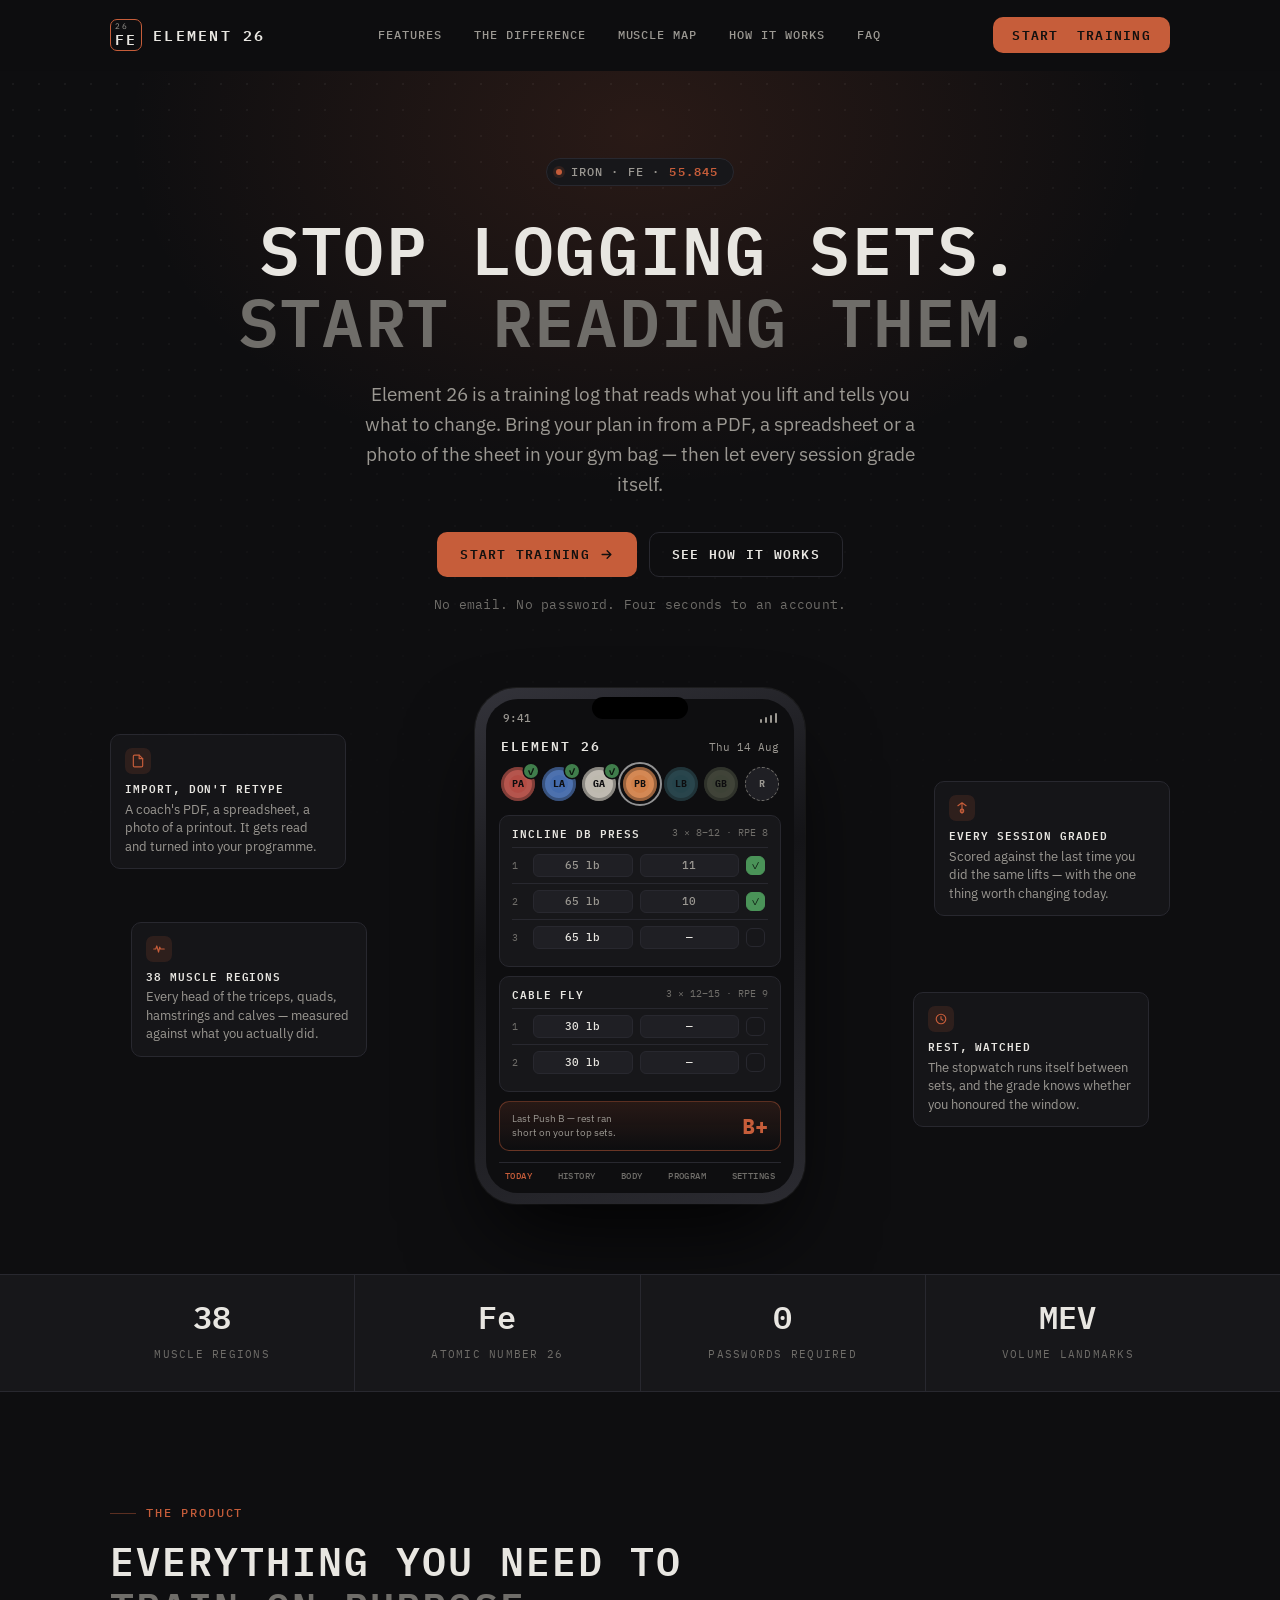
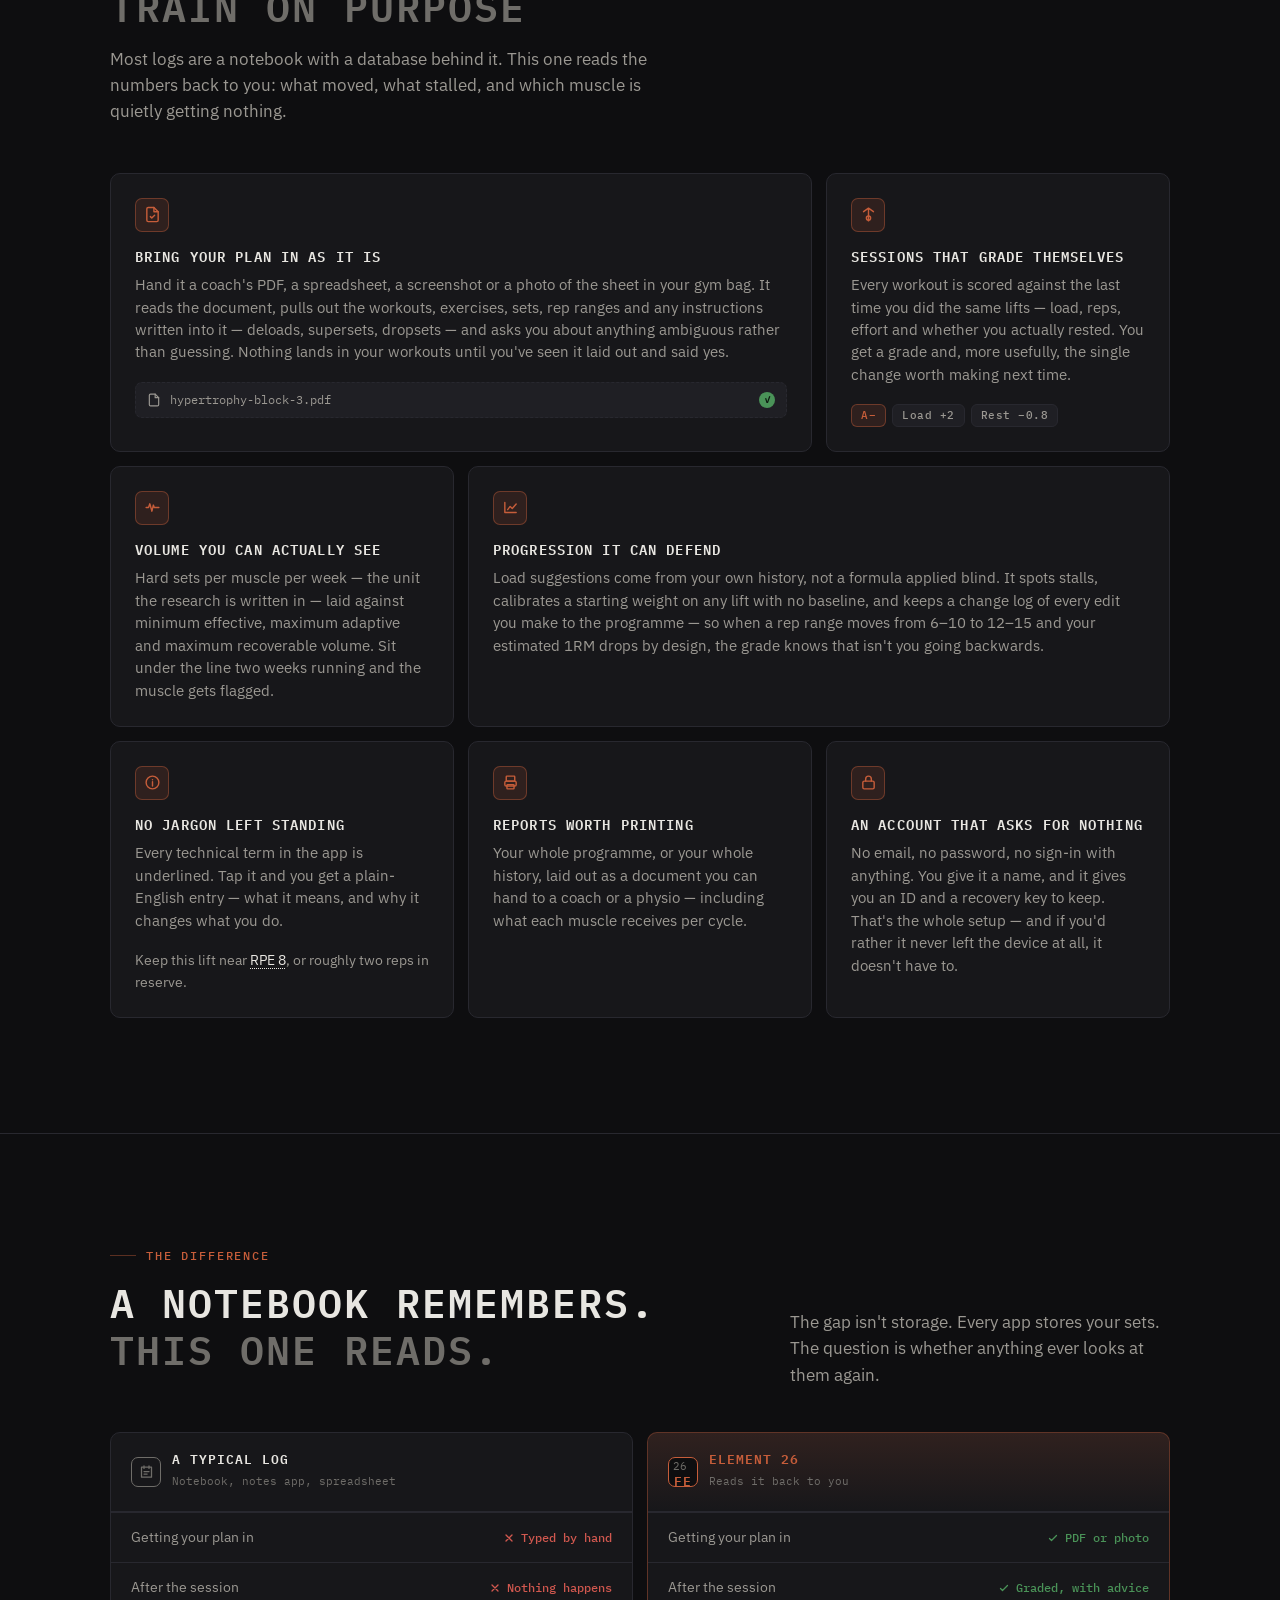
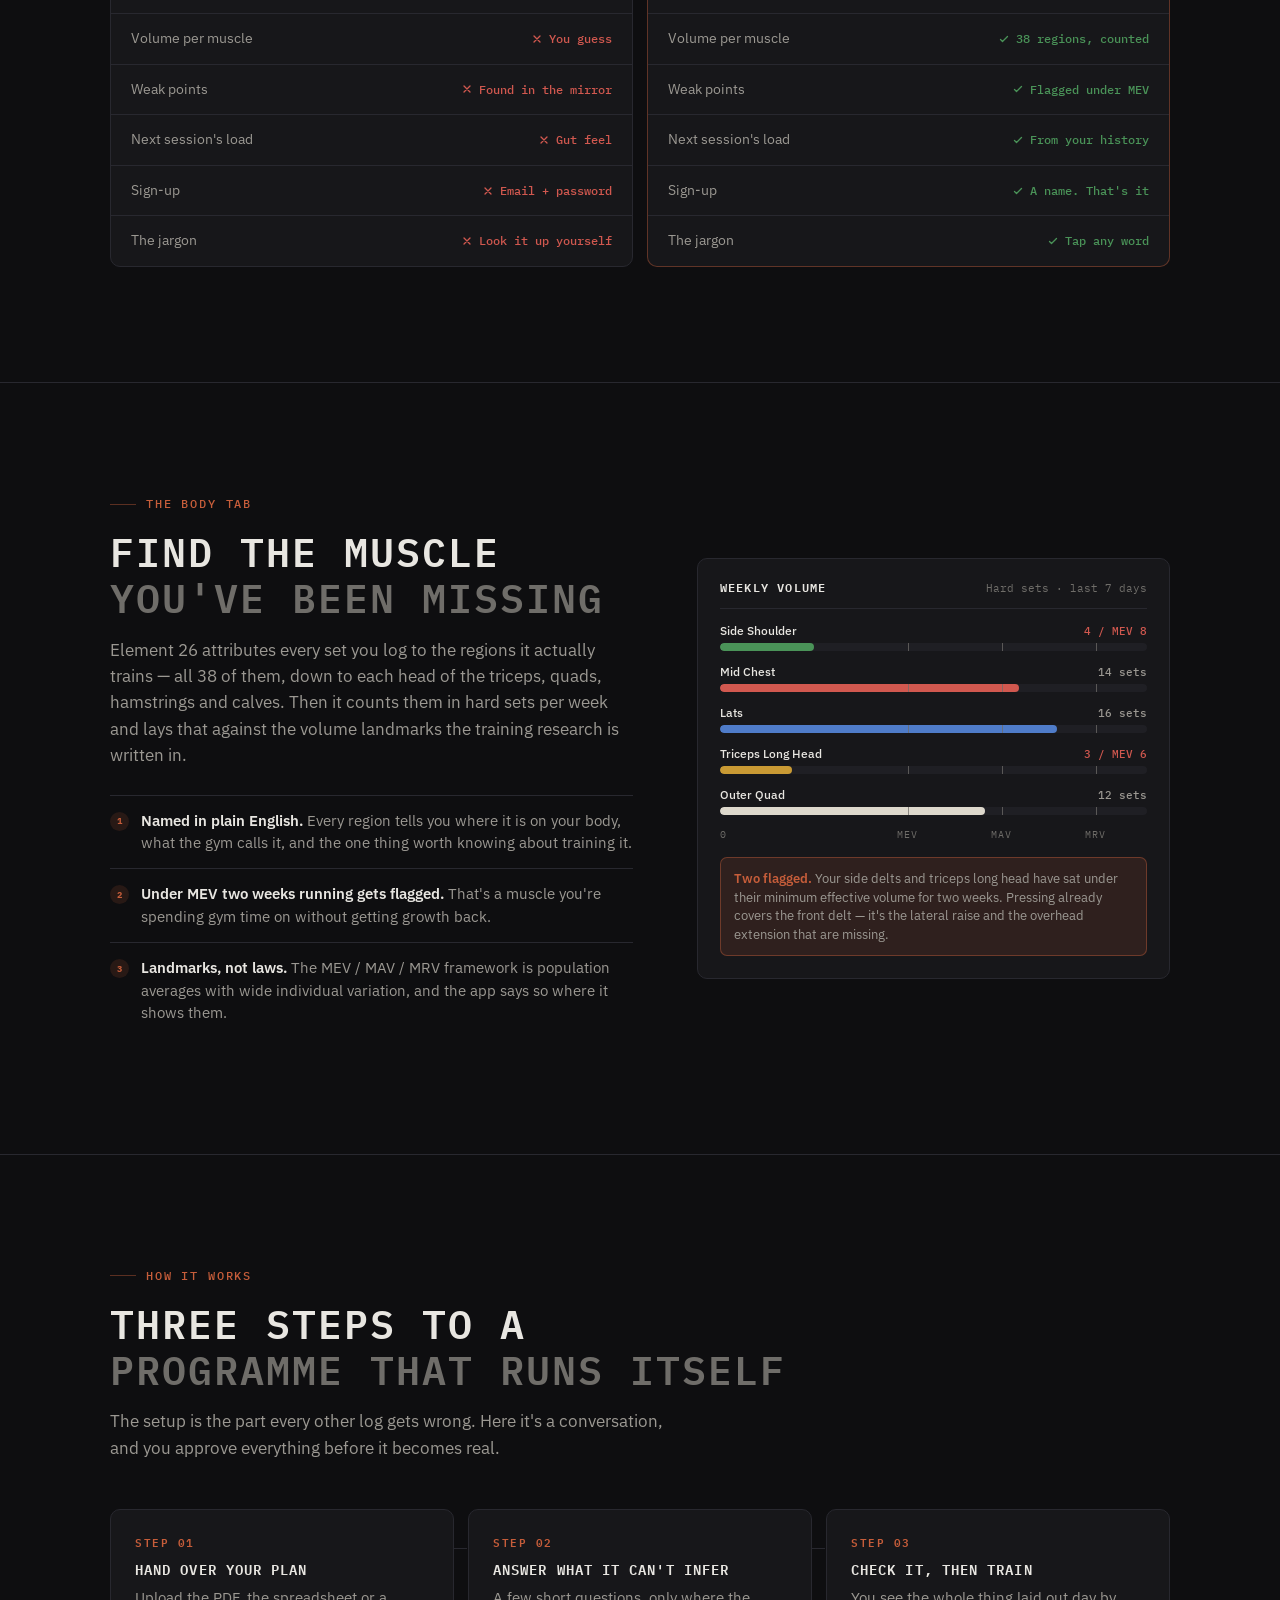
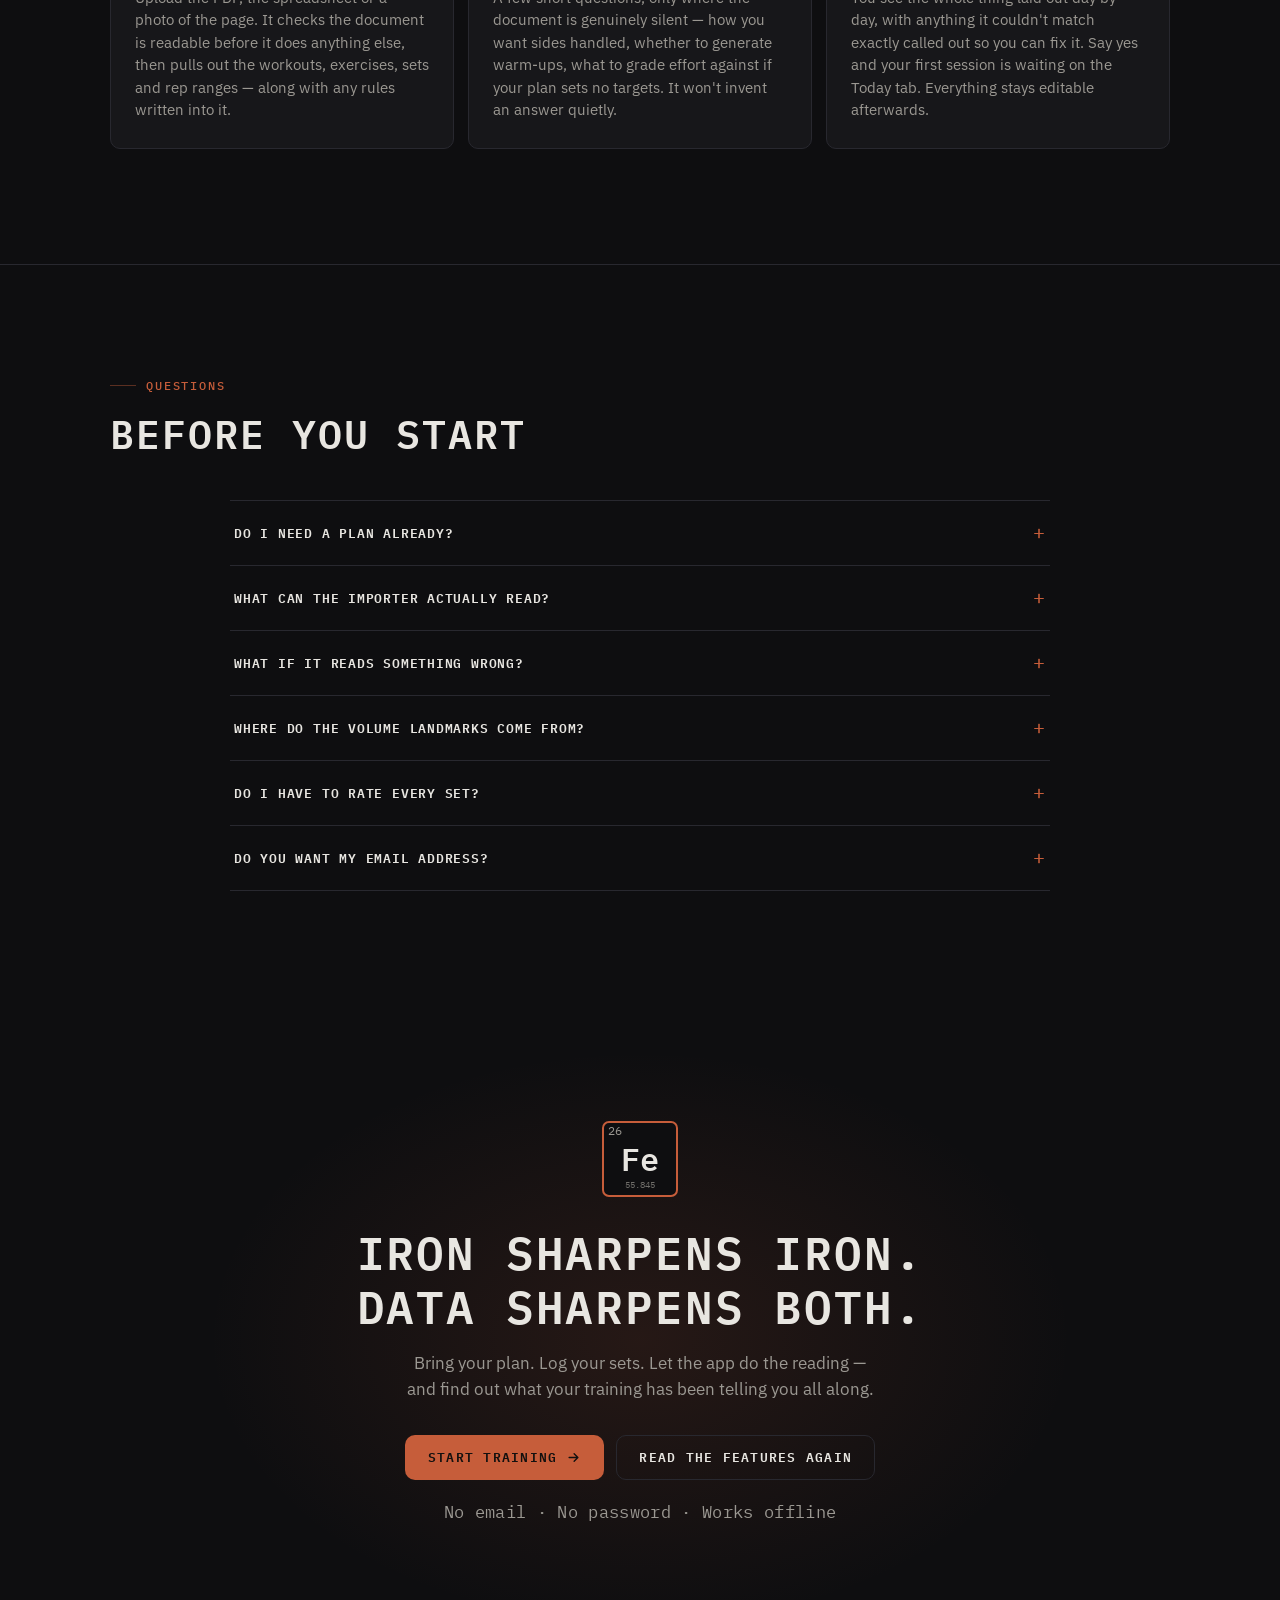
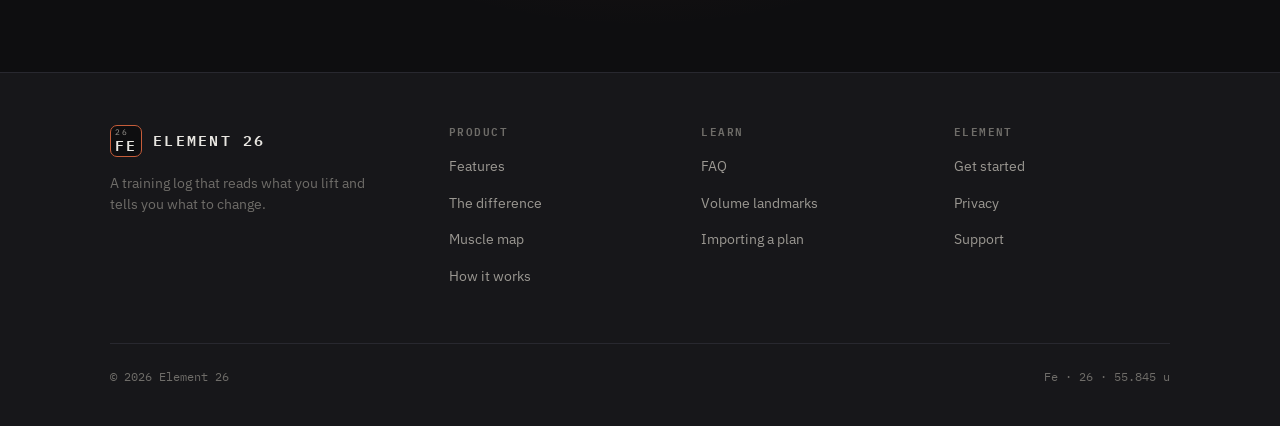
==== index.html @ 4458a9b7 "Add Element 26 promotional site A static one-page marketing site, themed to the app rather than to t" ====
<!DOCTYPE html>
<html lang="en">
<head>
<meta charset="UTF-8">
<meta name="viewport" content="width=device-width, initial-scale=1">
<meta name="theme-color" content="#0e0e10">
<title>Element 26 — The training log that reads what you lift</title>
<meta name="description" content="Element 26 is a training log that reads what you lift and tells you what to change. Import your coach's plan from a PDF or a photo, get every session graded, and see the volume each of 38 muscle regions actually receives.">

<meta property="og:type" content="website">
<meta property="og:title" content="Element 26 — The training log that reads what you lift">
<meta property="og:description" content="Import your plan from a PDF or a photo. Every session graded. Volume tracked across 38 muscle regions against real landmarks.">

<link rel="icon" href="data:image/svg+xml,%3Csvg xmlns='http://www.w3.org/2000/svg' viewBox='0 0 100 100'%3E%3Crect width='100' height='100' rx='12' fill='%230e0e10'/%3E%3Crect x='9' y='9' width='82' height='82' rx='7' fill='none' stroke='%23c65d3a' stroke-width='4'/%3E%3Ctext x='20' y='34' font-family='monospace' font-size='17' fill='%23e8e6e1'%3E26%3C/text%3E%3Ctext x='50' y='72' font-family='monospace' font-size='40' font-weight='bold' fill='%23e8e6e1' text-anchor='middle'%3EFe%3C/text%3E%3C/svg%3E">

<link rel="preconnect" href="https://fonts.googleapis.com">
<link rel="preconnect" href="https://fonts.gstatic.com" crossorigin>
<link href="https://fonts.googleapis.com/css2?family=IBM+Plex+Mono:wght@400;500;600;700&family=IBM+Plex+Sans:wght@400;500;600&display=swap" rel="stylesheet">
<link rel="stylesheet" href="assets/styles.css">
</head>
<body>

<!-- ============================ HEADER ============================ -->
<header id="hdr">
  <div class="wrap hd">
    <a class="brand" href="#top" aria-label="Element 26, home">
      <span class="tile" aria-hidden="true"><i>26</i><b>Fe</b></span>
      <span>Element&nbsp;26</span>
    </a>

    <nav class="nav" id="nav" aria-label="Main">
      <a href="#features">Features</a>
      <a href="#difference">The difference</a>
      <a href="#body">Muscle map</a>
      <a href="#how">How it works</a>
      <a href="#faq">FAQ</a>
    </nav>

    <div class="hd-cta">
      <button class="burger" id="burger" aria-label="Menu" aria-expanded="false" aria-controls="nav">
        <svg viewBox="0 0 24 24" fill="none" stroke="currentColor" stroke-width="2" stroke-linecap="round"><path d="M4 7h16M4 12h16M4 17h16"/></svg>
      </button>
      <a class="btn" href="#get">Start<span class="wide-only">&nbsp;training</span></a>
    </div>
  </div>
</header>

<main id="top">

<!-- ============================ HERO ============================ -->
<section class="hero">
  <div class="wrap">
    <div class="hero-in">
      <span class="eyebrow"><span class="dot"></span> Iron &middot; Fe &middot; <b>55.845</b></span>

      <h1>Stop logging sets.<br><span class="sub">Start reading them.</span></h1>

      <p class="lede">
        Element 26 is a training log that reads what you lift and tells you what to
        change. Bring your plan in from a PDF, a spreadsheet or a photo of the sheet
        in your gym bag — then let every session grade itself.
      </p>

      <div class="hero-btns">
        <a class="btn" href="#get">
          Start training
          <svg viewBox="0 0 24 24" fill="none" stroke="currentColor" stroke-width="2.2" stroke-linecap="round" stroke-linejoin="round"><path d="M5 12h13M13 6l6 6-6 6"/></svg>
        </a>
        <a class="btn ghost" href="#how">See how it works</a>
      </div>

      <p class="hero-note">No email. No password. Four seconds to an account.</p>
    </div>

    <!-- ---------------- the phone ---------------- -->
    <div class="stage">
      <div class="floats">
        <div class="float f1">
          <span class="fic" aria-hidden="true"><svg viewBox="0 0 24 24" fill="none" stroke="currentColor" stroke-width="2" stroke-linecap="round" stroke-linejoin="round"><path d="M14 2H6a2 2 0 0 0-2 2v16a2 2 0 0 0 2 2h12a2 2 0 0 0 2-2V8z"/><path d="M14 2v6h6"/></svg></span>
          <b>Import, don't retype</b>
          <p>A coach's PDF, a spreadsheet, a photo of a printout. It gets read and turned into your programme.</p>
        </div>
        <div class="float f2">
          <span class="fic" aria-hidden="true"><svg viewBox="0 0 24 24" fill="none" stroke="currentColor" stroke-width="2" stroke-linecap="round" stroke-linejoin="round"><path d="M3 12h3.4l1.8-5.2 3 10.4 2-8.6 1.3 3.4H21"/></svg></span>
          <b>38 muscle regions</b>
          <p>Every head of the triceps, quads, hamstrings and calves — measured against what you actually did.</p>
        </div>
        <div class="float f3">
          <span class="fic" aria-hidden="true"><svg viewBox="0 0 24 24" fill="none" stroke="currentColor" stroke-width="2" stroke-linecap="round" stroke-linejoin="round"><path d="M12 3v18M5 8l7-5 7 5"/><circle cx="12" cy="17" r="3"/></svg></span>
          <b>Every session graded</b>
          <p>Scored against the last time you did the same lifts — with the one thing worth changing today.</p>
        </div>
        <div class="float f4">
          <span class="fic" aria-hidden="true"><svg viewBox="0 0 24 24" fill="none" stroke="currentColor" stroke-width="2" stroke-linecap="round" stroke-linejoin="round"><circle cx="12" cy="12" r="8.2"/><path d="M12 8v4l3.3 2.2"/></svg></span>
          <b>Rest, watched</b>
          <p>The stopwatch runs itself between sets, and the grade knows whether you honoured the window.</p>
        </div>
      </div>

      <div class="phone">
        <span class="notch" aria-hidden="true"></span>
        <div class="screen">
          <div class="statusbar">
            <span>9:41</span>
            <span class="bars" aria-hidden="true">
              <i style="height:4px"></i><i style="height:6px"></i><i style="height:8px"></i><i style="height:10px"></i>
            </span>
          </div>

          <div class="ph-hdr">
            <h4>Element 26</h4>
            <span class="date">Thu 14 Aug</span>
          </div>

          <!-- six-day PPL A/B rotation -->
          <div class="plates" aria-hidden="true">
            <span class="plate done" style="background:var(--chest)">PA<span class="pcheck">✓</span></span>
            <span class="plate done" style="background:var(--back)">LA<span class="pcheck">✓</span></span>
            <span class="plate done" style="background:var(--legs)">GA<span class="pcheck">✓</span></span>
            <span class="plate cur"  style="background:#d18049">PB</span>
            <span class="plate"      style="background:#54aabd">LB</span>
            <span class="plate"      style="background:#9aa681">GB</span>
            <span class="plate rest">R</span>
          </div>

          <div class="ph-card">
            <div class="ph-card-h"><b>Incline DB Press</b><i>3 × 8–12 · RPE 8</i></div>
            <div class="set on"><span class="n">1</span><span class="v">65 lb</span><span class="v">11</span><span class="chk">✓</span></div>
            <div class="set on"><span class="n">2</span><span class="v">65 lb</span><span class="v">10</span><span class="chk">✓</span></div>
            <div class="set"><span class="n">3</span><span class="v">65 lb</span><span class="v">—</span><span class="chk">✓</span></div>
          </div>

          <div class="ph-card">
            <div class="ph-card-h"><b>Cable Fly</b><i>3 × 12–15 · RPE 9</i></div>
            <div class="set"><span class="n">1</span><span class="v">30 lb</span><span class="v">—</span><span class="chk">✓</span></div>
            <div class="set"><span class="n">2</span><span class="v">30 lb</span><span class="v">—</span><span class="chk">✓</span></div>
          </div>

          <div class="ph-grade">
            <span>Last Push B — rest ran short on your top sets.</span>
            <b>B+</b>
          </div>

          <div class="ph-nav" aria-hidden="true">
            <i class="on">Today</i><i>History</i><i>Body</i><i>Program</i><i>Settings</i>
          </div>
        </div>
      </div>
    </div>
  </div>
</section>

<!-- ============================ SPEC STRIP ============================ -->
<!-- The template ran a wall of client logos here. Element 26 has no logos to
     borrow, so the strip states the specification instead. -->
<div class="specs">
  <div class="wrap">
    <div class="spec"><b>38</b><span>Muscle regions</span></div>
    <div class="spec"><b>Fe</b><span>Atomic number 26</span></div>
    <div class="spec"><b>0</b><span>Passwords required</span></div>
    <div class="spec"><b>MEV</b><span>Volume landmarks</span></div>
  </div>
</div>

<!-- ============================ FEATURES ============================ -->
<section id="features">
  <div class="wrap">
    <span class="kick rv">The product</span>
    <h2 class="sec-h rv">Everything you need to<br><em>train on purpose</em></h2>
    <p class="sec-p rv">
      Most logs are a notebook with a database behind it. This one reads the numbers
      back to you: what moved, what stalled, and which muscle is quietly getting
      nothing.
    </p>

    <div class="bento">
      <div class="cell wide rv">
        <span class="cic" aria-hidden="true"><svg viewBox="0 0 24 24" fill="none" stroke="currentColor" stroke-width="2" stroke-linecap="round" stroke-linejoin="round"><path d="M14 2H6a2 2 0 0 0-2 2v16a2 2 0 0 0 2 2h12a2 2 0 0 0 2-2V8z"/><path d="M14 2v6h6M9 15l2 2 4-4"/></svg></span>
        <h3>Bring your plan in as it is</h3>
        <p>
          Hand it a coach's PDF, a spreadsheet, a screenshot or a photo of the sheet in
          your gym bag. It reads the document, pulls out the workouts, exercises, sets,
          rep ranges and any instructions written into it — deloads, supersets, dropsets
          — and asks you about anything ambiguous rather than guessing. Nothing lands in
          your workouts until you've seen it laid out and said yes.
        </p>
        <div class="demo">
          <div class="filerow">
            <svg viewBox="0 0 24 24" width="14" height="14" fill="none" stroke="currentColor" stroke-width="2" stroke-linecap="round" stroke-linejoin="round" aria-hidden="true"><path d="M14 2H6a2 2 0 0 0-2 2v16a2 2 0 0 0 2 2h12a2 2 0 0 0 2-2V8z"/><path d="M14 2v6h6"/></svg>
            <span>hypertrophy-block-3.pdf</span>
            <span class="tick" aria-hidden="true">✓</span>
          </div>
        </div>
      </div>

      <div class="cell rv">
        <span class="cic" aria-hidden="true"><svg viewBox="0 0 24 24" fill="none" stroke="currentColor" stroke-width="2" stroke-linecap="round" stroke-linejoin="round"><path d="M12 3v18M5 8l7-5 7 5"/><circle cx="12" cy="17" r="3"/></svg></span>
        <h3>Sessions that grade themselves</h3>
        <p>
          Every workout is scored against the last time you did the same lifts — load,
          reps, effort and whether you actually rested. You get a grade and, more
          usefully, the single change worth making next time.
        </p>
        <div class="demo chips">
          <span class="chip on">A−</span><span class="chip">Load +2</span><span class="chip">Rest −0.8</span>
        </div>
      </div>

      <div class="cell rv">
        <span class="cic" aria-hidden="true"><svg viewBox="0 0 24 24" fill="none" stroke="currentColor" stroke-width="2" stroke-linecap="round" stroke-linejoin="round"><path d="M3 12h3.4l1.8-5.2 3 10.4 2-8.6 1.3 3.4H21"/></svg></span>
        <h3>Volume you can actually see</h3>
        <p>
          Hard sets per muscle per week — the unit the research is written in — laid
          against minimum effective, maximum adaptive and maximum recoverable volume.
          Sit under the line two weeks running and the muscle gets flagged.
        </p>
      </div>

      <div class="cell wide rv">
        <span class="cic" aria-hidden="true"><svg viewBox="0 0 24 24" fill="none" stroke="currentColor" stroke-width="2" stroke-linecap="round" stroke-linejoin="round"><path d="M4 19V5M4 19h16M8 15l3.5-4.5 3 3L20 7"/></svg></span>
        <h3>Progression it can defend</h3>
        <p>
          Load suggestions come from your own history, not a formula applied blind. It
          spots stalls, calibrates a starting weight on any lift with no baseline, and
          keeps a change log of every edit you make to the programme — so when a rep
          range moves from 6–10 to 12–15 and your estimated 1RM drops by design, the
          grade knows that isn't you going backwards.
        </p>
      </div>

      <div class="cell rv">
        <span class="cic" aria-hidden="true"><svg viewBox="0 0 24 24" fill="none" stroke="currentColor" stroke-width="2" stroke-linecap="round" stroke-linejoin="round"><path d="M12 17v-6M12 8h.01"/><circle cx="12" cy="12" r="9"/></svg></span>
        <h3>No jargon left standing</h3>
        <p>
          Every technical term in the app is underlined. Tap it and you get a
          plain-English entry — what it means, and why it changes what you do.
        </p>
        <div class="demo termdemo">
          Keep this lift near <span class="term" title="RPE — how hard a set felt, on a scale where 10 means you could not have done another rep.">RPE&nbsp;8</span>, or roughly two reps in reserve.
        </div>
      </div>

      <div class="cell rv">
        <span class="cic" aria-hidden="true"><svg viewBox="0 0 24 24" fill="none" stroke="currentColor" stroke-width="2" stroke-linecap="round" stroke-linejoin="round"><rect x="6" y="3" width="12" height="7" rx="1"/><rect x="4" y="10" width="16" height="7" rx="2"/><rect x="7" y="15" width="10" height="6" rx="1"/></svg></span>
        <h3>Reports worth printing</h3>
        <p>
          Your whole programme, or your whole history, laid out as a document you can
          hand to a coach or a physio — including what each muscle receives per cycle.
        </p>
      </div>

      <div class="cell rv">
        <span class="cic" aria-hidden="true"><svg viewBox="0 0 24 24" fill="none" stroke="currentColor" stroke-width="2" stroke-linecap="round" stroke-linejoin="round"><rect x="4" y="10" width="16" height="11" rx="2"/><path d="M8 10V7a4 4 0 0 1 8 0v3"/></svg></span>
        <h3>An account that asks for nothing</h3>
        <p>
          No email, no password, no sign-in with anything. You give it a name, and it
          gives you an ID and a recovery key to keep. That's the whole setup — and if
          you'd rather it never left the device at all, it doesn't have to.
        </p>
      </div>
    </div>
  </div>
</section>

<hr class="rule">

<!-- ============================ THE DIFFERENCE ============================ -->
<section id="difference">
  <div class="wrap">
    <div class="cmp-head">
      <div>
        <span class="kick rv">The difference</span>
        <h2 class="sec-h rv">A notebook remembers.<br><em>This one reads.</em></h2>
      </div>
      <p class="sec-p rv" style="max-width:38ch">
        The gap isn't storage. Every app stores your sets. The question is whether
        anything ever looks at them again.
      </p>
    </div>

    <div class="cmp">
      <div class="col rv">
        <div class="col-h">
          <span class="ico" aria-hidden="true"><svg viewBox="0 0 24 24" fill="none" stroke="currentColor" stroke-width="2" stroke-linecap="round" stroke-linejoin="round"><path d="M4 5h16v16H4zM8 3v4M16 3v4M8 12h8M8 16h5"/></svg></span>
          <span><b>A typical log</b><i>Notebook, notes app, spreadsheet</i></span>
        </div>
        <div class="row"><span class="lbl">Getting your plan in</span><span class="val no"><svg viewBox="0 0 24 24" fill="none" stroke="currentColor" stroke-width="2.6" stroke-linecap="round"><path d="M6 6l12 12M18 6L6 18"/></svg>Typed by hand</span></div>
        <div class="row"><span class="lbl">After the session</span><span class="val no"><svg viewBox="0 0 24 24" fill="none" stroke="currentColor" stroke-width="2.6" stroke-linecap="round"><path d="M6 6l12 12M18 6L6 18"/></svg>Nothing happens</span></div>
        <div class="row"><span class="lbl">Volume per muscle</span><span class="val no"><svg viewBox="0 0 24 24" fill="none" stroke="currentColor" stroke-width="2.6" stroke-linecap="round"><path d="M6 6l12 12M18 6L6 18"/></svg>You guess</span></div>
        <div class="row"><span class="lbl">Weak points</span><span class="val no"><svg viewBox="0 0 24 24" fill="none" stroke="currentColor" stroke-width="2.6" stroke-linecap="round"><path d="M6 6l12 12M18 6L6 18"/></svg>Found in the mirror</span></div>
        <div class="row"><span class="lbl">Next session's load</span><span class="val no"><svg viewBox="0 0 24 24" fill="none" stroke="currentColor" stroke-width="2.6" stroke-linecap="round"><path d="M6 6l12 12M18 6L6 18"/></svg>Gut feel</span></div>
        <div class="row"><span class="lbl">Sign-up</span><span class="val no"><svg viewBox="0 0 24 24" fill="none" stroke="currentColor" stroke-width="2.6" stroke-linecap="round"><path d="M6 6l12 12M18 6L6 18"/></svg>Email + password</span></div>
        <div class="row"><span class="lbl">The jargon</span><span class="val no"><svg viewBox="0 0 24 24" fill="none" stroke="currentColor" stroke-width="2.6" stroke-linecap="round"><path d="M6 6l12 12M18 6L6 18"/></svg>Look it up yourself</span></div>
      </div>

      <div class="col mine rv">
        <div class="col-h">
          <span class="tile" aria-hidden="true"><i>26</i><b>Fe</b></span>
          <span><b>Element 26</b><i>Reads it back to you</i></span>
        </div>
        <div class="row"><span class="lbl">Getting your plan in</span><span class="val yes"><svg viewBox="0 0 24 24" fill="none" stroke="currentColor" stroke-width="2.6" stroke-linecap="round" stroke-linejoin="round"><path d="M5 13l4 4L19 7"/></svg>PDF or photo</span></div>
        <div class="row"><span class="lbl">After the session</span><span class="val yes"><svg viewBox="0 0 24 24" fill="none" stroke="currentColor" stroke-width="2.6" stroke-linecap="round" stroke-linejoin="round"><path d="M5 13l4 4L19 7"/></svg>Graded, with advice</span></div>
        <div class="row"><span class="lbl">Volume per muscle</span><span class="val yes"><svg viewBox="0 0 24 24" fill="none" stroke="currentColor" stroke-width="2.6" stroke-linecap="round" stroke-linejoin="round"><path d="M5 13l4 4L19 7"/></svg>38 regions, counted</span></div>
        <div class="row"><span class="lbl">Weak points</span><span class="val yes"><svg viewBox="0 0 24 24" fill="none" stroke="currentColor" stroke-width="2.6" stroke-linecap="round" stroke-linejoin="round"><path d="M5 13l4 4L19 7"/></svg>Flagged under MEV</span></div>
        <div class="row"><span class="lbl">Next session's load</span><span class="val yes"><svg viewBox="0 0 24 24" fill="none" stroke="currentColor" stroke-width="2.6" stroke-linecap="round" stroke-linejoin="round"><path d="M5 13l4 4L19 7"/></svg>From your history</span></div>
        <div class="row"><span class="lbl">Sign-up</span><span class="val yes"><svg viewBox="0 0 24 24" fill="none" stroke="currentColor" stroke-width="2.6" stroke-linecap="round" stroke-linejoin="round"><path d="M5 13l4 4L19 7"/></svg>A name. That's it</span></div>
        <div class="row"><span class="lbl">The jargon</span><span class="val yes"><svg viewBox="0 0 24 24" fill="none" stroke="currentColor" stroke-width="2.6" stroke-linecap="round" stroke-linejoin="round"><path d="M5 13l4 4L19 7"/></svg>Tap any word</span></div>
      </div>
    </div>
  </div>
</section>

<hr class="rule">

<!-- ============================ MUSCLE MAP ============================ -->
<section id="body">
  <div class="wrap split">
    <div>
      <span class="kick rv">The body tab</span>
      <h2 class="sec-h rv">Find the muscle<br><em>you've been missing</em></h2>
      <p class="sec-p rv">
        Element 26 attributes every set you log to the regions it actually trains — all
        38 of them, down to each head of the triceps, quads, hamstrings and calves. Then
        it counts them in hard sets per week and lays that against the volume landmarks
        the training research is written in.
      </p>

      <ul class="bullets">
        <li class="rv"><span class="bic" aria-hidden="true">1</span><span><b>Named in plain English.</b> Every region tells you where it is on your body, what the gym calls it, and the one thing worth knowing about training it.</span></li>
        <li class="rv"><span class="bic" aria-hidden="true">2</span><span><b>Under MEV two weeks running gets flagged.</b> That's a muscle you're spending gym time on without getting growth back.</span></li>
        <li class="rv"><span class="bic" aria-hidden="true">3</span><span><b>Landmarks, not laws.</b> The MEV / MAV / MRV framework is population averages with wide individual variation, and the app says so where it shows them.</span></li>
      </ul>
    </div>

    <div class="panel rv">
      <div class="panel-h"><b>Weekly volume</b><i>Hard sets · last 7 days</i></div>

      <div class="vol">
        <div class="vol-t"><b>Side Shoulder</b><i class="under">4 / MEV 8</i></div>
        <div class="bar"><span class="fill" style="--m:var(--shoulders)" data-w="22"></span>
          <span class="tick" style="left:44%"></span><span class="tick" style="left:66%"></span><span class="tick" style="left:88%"></span></div>
      </div>

      <div class="vol">
        <div class="vol-t"><b>Mid Chest</b><i>14 sets</i></div>
        <div class="bar"><span class="fill" style="--m:var(--chest)" data-w="70"></span>
          <span class="tick" style="left:44%"></span><span class="tick" style="left:66%"></span><span class="tick" style="left:88%"></span></div>
      </div>

      <div class="vol">
        <div class="vol-t"><b>Lats</b><i>16 sets</i></div>
        <div class="bar"><span class="fill" style="--m:var(--back)" data-w="79"></span>
          <span class="tick" style="left:44%"></span><span class="tick" style="left:66%"></span><span class="tick" style="left:88%"></span></div>
      </div>

      <div class="vol">
        <div class="vol-t"><b>Triceps Long Head</b><i class="under">3 / MEV 6</i></div>
        <div class="bar"><span class="fill" style="--m:var(--arms)" data-w="17"></span>
          <span class="tick" style="left:44%"></span><span class="tick" style="left:66%"></span><span class="tick" style="left:88%"></span></div>
      </div>

      <div class="vol">
        <div class="vol-t"><b>Outer Quad</b><i>12 sets</i></div>
        <div class="bar"><span class="fill" style="--m:var(--legs)" data-w="62"></span>
          <span class="tick" style="left:44%"></span><span class="tick" style="left:66%"></span><span class="tick" style="left:88%"></span></div>
      </div>

      <div class="ticks">
        <span style="left:0">0</span>
        <span style="left:44%">MEV</span>
        <span style="left:66%">MAV</span>
        <span style="left:88%">MRV</span>
      </div>

      <div class="flag">
        <b>Two flagged.</b> Your side delts and triceps long head have sat under their
        minimum effective volume for two weeks. Pressing already covers the front delt
        — it's the lateral raise and the overhead extension that are missing.
      </div>
    </div>
  </div>
</section>

<hr class="rule">

<!-- ============================ HOW IT WORKS ============================ -->
<section id="how">
  <div class="wrap">
    <span class="kick rv">How it works</span>
    <h2 class="sec-h rv">Three steps to a<br><em>programme that runs itself</em></h2>
    <p class="sec-p rv">
      The setup is the part every other log gets wrong. Here it's a conversation, and
      you approve everything before it becomes real.
    </p>

    <div class="steps">
      <div class="step rv">
        <span class="no">STEP 01</span>
        <h3>Hand over your plan</h3>
        <p>
          Upload the PDF, the spreadsheet or a photo of the page. It checks the document
          is readable before it does anything else, then pulls out the workouts,
          exercises, sets and rep ranges — along with any rules written into it.
        </p>
      </div>
      <div class="step rv">
        <span class="no">STEP 02</span>
        <h3>Answer what it can't infer</h3>
        <p>
          A few short questions, only where the document is genuinely silent — how you
          want sides handled, whether to generate warm-ups, what to grade effort
          against if your plan sets no targets. It won't invent an answer quietly.
        </p>
      </div>
      <div class="step rv">
        <span class="no">STEP 03</span>
        <h3>Check it, then train</h3>
        <p>
          You see the whole thing laid out day by day, with anything it couldn't match
          exactly called out so you can fix it. Say yes and your first session is
          waiting on the Today tab. Everything stays editable afterwards.
        </p>
      </div>
    </div>
  </div>
</section>

<hr class="rule">

<!-- ============================ FAQ ============================ -->
<section id="faq">
  <div class="wrap">
    <span class="kick rv">Questions</span>
    <h2 class="sec-h rv">Before you start</h2>

    <div class="faq">
      <details class="q rv">
        <summary>Do I need a plan already?</summary>
        <div class="a"><p>It's the fastest way in — the importer exists so you never retype a coach's programme. But you can also build a split by hand in the Program tab, and everything the importer produces is editable there anyway.</p></div>
      </details>

      <details class="q rv">
        <summary>What can the importer actually read?</summary>
        <div class="a"><p>PDFs, images (including photos and screenshots), plain text, Markdown and CSV — or you can paste the plan in as text. It also recognises an Element 26 export, which is how you restore a backup through the same button.</p></div>
      </details>

      <details class="q rv">
        <summary>What if it reads something wrong?</summary>
        <div class="a"><p>You see the full plan before it's added, and anything the exercise database couldn't match exactly is called out with somewhere to correct it. Nothing reaches your workouts until you've approved it — and once your history exists, nothing the importer does can change what you already logged.</p></div>
      </details>

      <details class="q rv">
        <summary>Where do the volume landmarks come from?</summary>
        <div class="a"><p>The MEV / MAV / MRV framework popularised by Mike Israetel and Renaissance Periodization, expressed in hard sets per muscle per week. They're population averages with wide individual variation — the app treats them as a starting frame rather than a rule, and says as much wherever it shows them.</p></div>
      </details>

      <details class="q rv">
        <summary>Do I have to rate every set?</summary>
        <div class="a"><p>No. Rating effort costs one tap per set and it's what drives the grade, the load suggestions and stall detection — but you can turn it off, and the set rows lose the column entirely. The session still grades, with a little less to go on.</p></div>
      </details>

      <details class="q rv">
        <summary>Do you want my email address?</summary>
        <div class="a"><p>No — and there's no password and no sign-in with anyone else's account either. You give it a name and it hands you an ID and a recovery key to save. If you'd rather nothing left the device at all, your account and everything in it can stay local.</p></div>
      </details>
    </div>
  </div>
</section>

<!-- ============================ CTA ============================ -->
<section class="cta" id="get">
  <div class="wrap">
    <span class="tile" aria-hidden="true"><i>26</i><b>Fe</b><em>55.845</em></span>
    <h2>Iron sharpens iron.<br>Data sharpens both.</h2>
    <p>
      Bring your plan. Log your sets. Let the app do the reading — and find out what
      your training has been telling you all along.
    </p>
    <div class="hero-btns">
      <a class="btn" href="#">
        Start training
        <svg viewBox="0 0 24 24" fill="none" stroke="currentColor" stroke-width="2.2" stroke-linecap="round" stroke-linejoin="round"><path d="M5 12h13M13 6l6 6-6 6"/></svg>
      </a>
      <a class="btn ghost" href="#features">Read the features again</a>
    </div>
    <p class="hero-note" style="margin-top:20px">No email · No password · Works offline</p>
  </div>
</section>

</main>

<!-- ============================ FOOTER ============================ -->
<footer>
  <div class="wrap">
    <div class="ft">
      <div class="ft-brand">
        <a class="brand" href="#top">
          <span class="tile" aria-hidden="true"><i>26</i><b>Fe</b></span>
          <span>Element&nbsp;26</span>
        </a>
        <p>A training log that reads what you lift and tells you what to change.</p>
      </div>

      <div>
        <h4>Product</h4>
        <ul>
          <li><a href="#features">Features</a></li>
          <li><a href="#difference">The difference</a></li>
          <li><a href="#body">Muscle map</a></li>
          <li><a href="#how">How it works</a></li>
        </ul>
      </div>

      <div>
        <h4>Learn</h4>
        <ul>
          <li><a href="#faq">FAQ</a></li>
          <li><a href="#body">Volume landmarks</a></li>
          <li><a href="#how">Importing a plan</a></li>
        </ul>
      </div>

      <div>
        <h4>Element</h4>
        <ul>
          <li><a href="#get">Get started</a></li>
          <li><a href="#faq">Privacy</a></li>
          <li><a href="#faq">Support</a></li>
        </ul>
      </div>
    </div>

    <div class="ft-btm">
      <span>&copy; <span id="yr">2026</span> Element 26</span>
      <span>Fe &middot; 26 &middot; 55.845 u</span>
    </div>
  </div>
</footer>

<script src="assets/app.js"></script>
</body>
</html>
---- assets/styles.css ----
/* ============================================================================
   ELEMENT 26 — promotional site

   The palette, type and geometry are lifted directly from the app so the site
   and the product read as one thing. Near-monochrome graphite with a single
   saturated accent (iron oxide), which marks the primary action and nothing
   else. Rectilinear radii: this is a reference table, not a bubble.
   ========================================================================= */

:root{
  --bg:#0e0e10;
  --card:#17171a;
  --card2:#1f1f24;
  --line:#28282f;
  --text:#e8e6e1;
  --dim:#9b9892;
  --faint:#6f6d69;

  --acc:#c65d3a;                     /* iron oxide */
  --acc-soft:rgba(198,93,58,.14);
  --acc-line:rgba(198,93,58,.42);

  /* Wayfinding hues, carried over from the app's muscle map and day plates.
     Pulled down in saturation so the rust stays the loudest thing on screen. */
  --chest:#d1584f; --back:#4f7cc9; --arms:#c99a34;
  --shoulders:#4a9358; --legs:#ddd8cc;
  --ok:#4a9358; --bad:#d1584f;

  --mono:'IBM Plex Mono',ui-monospace,'SF Mono',monospace;
  --disp:'IBM Plex Mono',ui-monospace,monospace;
  --sans:'IBM Plex Sans',-apple-system,BlinkMacSystemFont,'Segoe UI',Roboto,sans-serif;

  --r:10px;
  --r-sm:7px;

  --wrap:1140px;
  --gut:clamp(20px,5vw,40px);
}

*{box-sizing:border-box;-webkit-tap-highlight-color:transparent}
html{scroll-behavior:smooth}
@media (prefers-reduced-motion:reduce){
  html{scroll-behavior:auto}
  *,*::before,*::after{animation-duration:.001ms!important;animation-iteration-count:1!important;transition-duration:.001ms!important}
}
html,body{margin:0;padding:0}
body{
  background:var(--bg);
  color:var(--text);
  font:16px/1.6 var(--sans);
  -webkit-font-smoothing:antialiased;
  overflow-x:hidden;
}
img,svg{max-width:100%}
a{color:inherit;text-decoration:none}

.wrap{max-width:var(--wrap);margin:0 auto;padding:0 var(--gut)}
.num{font-family:var(--mono);font-variant-numeric:tabular-nums;letter-spacing:-.01em}

/* Headings share the app's face: mono, uppercase, wide tracking. A heading set in
   the same face as the numbers under it reads as a column label, which is the
   register a reference table works in. */
h1,h2,h3,h4{
  font-family:var(--disp);font-weight:600;
  text-transform:uppercase;letter-spacing:.09em;
  margin:0;line-height:1.16;
}

/* The section kicker: a rule, a monospace label, an atomic number. */
.kick{
  display:flex;align-items:center;gap:10px;
  font:500 11.5px/1 var(--mono);letter-spacing:.16em;text-transform:uppercase;
  color:var(--acc);margin-bottom:18px;
}
.kick::before{content:"";width:26px;height:1px;background:var(--acc-line)}

.sec-h{font-size:clamp(26px,4vw,40px);letter-spacing:.05em;margin-bottom:16px}
.sec-h em{font-style:normal;color:var(--faint)}
.sec-p{color:var(--dim);font-size:16.5px;max-width:56ch;margin:0}

section{padding:clamp(64px,9vw,116px) 0;position:relative}
.rule{height:1px;background:var(--line);border:0;margin:0}

/* ---------- buttons ---------------------------------------------------- */
/* The primary action is the one place the accent is allowed to fill a shape. */
.btn{
  display:inline-flex;align-items:center;justify-content:center;gap:9px;
  padding:14px 22px;border-radius:var(--r);border:1px solid transparent;
  background:var(--acc);color:#12100f;
  font:600 12.5px/1 var(--disp);text-transform:uppercase;letter-spacing:.1em;
  cursor:pointer;transition:transform .12s ease,filter .18s ease;
}
.btn:hover{filter:brightness(1.09)}
.btn:active{transform:scale(.97)}
.btn.ghost{
  background:transparent;color:var(--text);border-color:var(--line);
}
.btn.ghost:hover{border-color:var(--faint);background:var(--card2)}
.btn svg{width:15px;height:15px}

:focus-visible{outline:2px solid var(--acc);outline-offset:3px;border-radius:4px}

/* ---------- the periodic tile ------------------------------------------ */
/* The atomic number sits in its own row above the symbol rather than floating
   over it — at brand size (32px) an absolutely-positioned "26" lands on top of
   the F, which is the one place this mark cannot afford to look accidental. */
.tile{
  position:relative;flex:none;overflow:hidden;
  display:grid;grid-template-rows:auto 1fr;align-items:center;
  padding:2px 0 1px;
  border:2px solid var(--acc);border-radius:var(--r-sm);
  background:var(--bg);
}
.tile i{
  justify-self:start;padding-left:4px;font-style:normal;
  font:400 var(--tile-z,9px)/1 var(--mono);color:var(--dim);
}
.tile b{
  justify-self:center;align-self:center;
  font:600 var(--tile-sym,20px)/1 var(--mono);color:var(--text);
}

/* ---------- header ------------------------------------------------------ */
header{
  position:sticky;top:0;z-index:40;
  background:rgba(14,14,16,.82);
  backdrop-filter:blur(14px);-webkit-backdrop-filter:blur(14px);
  border-bottom:1px solid transparent;
  transition:border-color .25s ease;
}
header.stuck{border-bottom-color:var(--line)}
.hd{display:flex;align-items:center;justify-content:space-between;gap:20px;height:70px}
.brand{display:flex;align-items:center;gap:11px}
.brand .tile{width:32px;height:32px;--tile-sym:15px;--tile-z:8px;border-width:1.5px}
.brand span{
  font:600 15px/1 var(--disp);letter-spacing:.15em;text-transform:uppercase;
}
.nav{display:flex;align-items:center;gap:4px}
.nav a{
  padding:9px 14px;border-radius:var(--r-sm);
  font:500 12px/1 var(--mono);letter-spacing:.08em;text-transform:uppercase;
  color:var(--dim);transition:color .16s ease,background .16s ease;
}
.nav a:hover{color:var(--text);background:var(--card2)}
.hd-cta{display:flex;align-items:center;gap:12px}
.hd-cta .btn{padding:11px 18px;white-space:nowrap}

.burger{
  display:none;width:40px;height:40px;border:1px solid var(--line);
  border-radius:var(--r-sm);background:var(--card2);color:var(--text);
  cursor:pointer;place-items:center;
}
.burger svg{width:18px;height:18px}

@media (max-width:900px){
  .nav{
    position:fixed;inset:70px 0 auto;flex-direction:column;align-items:stretch;
    gap:0;padding:10px var(--gut) 20px;
    background:var(--bg);border-bottom:1px solid var(--line);
    transform:translateY(-130%);transition:transform .3s cubic-bezier(.16,1,.3,1);
  }
  .nav.open{transform:none}
  .nav a{padding:15px 4px;border-bottom:1px solid var(--line);border-radius:0}
  .burger{display:grid}
  .hd-cta .btn.ghost{display:none}
}
/* Brand mark, menu and CTA all have to fit one 390px line. The header CTA drops
   to "Start" — the hero directly below it still carries the full label. */
@media (max-width:560px){
  .hd-cta .btn .wide-only{display:none}
  .hd-cta .btn{padding:11px 15px;letter-spacing:.07em}
  .brand span:last-child{font-size:13.5px;letter-spacing:.1em}
  .hd{gap:12px}
}

/* ---------- hero -------------------------------------------------------- */
.hero{padding-top:clamp(48px,7vw,86px);padding-bottom:0;overflow:hidden}
/* The one gradient on the page. A single soft accent glow, the way the app's
   first-run screens are lit. */
.hero::before{
  content:"";position:absolute;left:50%;top:-320px;
  width:1100px;height:760px;transform:translateX(-50%);
  background:radial-gradient(ellipse at center,rgba(198,93,58,.15),transparent 66%);
  pointer-events:none;
}
/* A hairline dot grid, almost invisible, that stops the dark from reading as flat. */
.hero::after{
  content:"";position:absolute;inset:0;pointer-events:none;
  background-image:radial-gradient(rgba(232,230,225,.055) 1px,transparent 1px);
  background-size:26px 26px;
  -webkit-mask-image:linear-gradient(180deg,#000,transparent 72%);
          mask-image:linear-gradient(180deg,#000,transparent 72%);
}
.hero .wrap{position:relative;z-index:1}
.hero-in{text-align:center;max-width:860px;margin:0 auto}

.eyebrow{
  display:inline-flex;align-items:center;gap:9px;
  padding:7px 15px 7px 9px;margin-bottom:26px;
  border:1px solid var(--line);border-radius:100px;background:var(--card);
  font:500 11.5px/1 var(--mono);letter-spacing:.1em;text-transform:uppercase;color:var(--dim);
}
.eyebrow b{color:var(--acc);font-weight:600}
.eyebrow .dot{
  width:6px;height:6px;border-radius:50%;background:var(--acc);
  box-shadow:0 0 0 3px var(--acc-soft);
}

.hero h1{
  font-size:clamp(34px,6.6vw,68px);letter-spacing:.02em;line-height:1.06;
  margin-bottom:24px;
}
.hero h1 .sub{color:var(--faint)}
.hero p.lede{
  color:var(--dim);font-size:clamp(15.5px,1.7vw,18.5px);line-height:1.62;
  max-width:50ch;margin:0 auto 32px;
}
.hero-btns{display:flex;gap:12px;justify-content:center;flex-wrap:wrap}
.hero-note{
  margin-top:18px;color:var(--faint);
  font:400 12.5px/1.5 var(--mono);letter-spacing:.02em;
}

/* ---------- the phone --------------------------------------------------- */
.stage{
  position:relative;margin-top:clamp(44px,6vw,74px);
  display:flex;justify-content:center;align-items:flex-start;
  padding-bottom:clamp(40px,6vw,70px);
}
.phone{
  position:relative;z-index:2;width:min(330px,80vw);flex:none;
  border-radius:42px;padding:11px;
  background:linear-gradient(160deg,#33333a,#141417 42%,#2b2b31);
  box-shadow:0 44px 90px -22px rgba(0,0,0,.9),0 0 0 1px rgba(232,230,225,.07);
}
.screen{
  position:relative;border-radius:32px;overflow:hidden;
  background:var(--bg);padding:14px 13px 8px;
}
.notch{
  position:absolute;top:9px;left:50%;transform:translateX(-50%);
  width:96px;height:22px;border-radius:100px;background:#000;z-index:3;
}
.statusbar{
  display:flex;justify-content:space-between;align-items:center;
  font:500 10.5px/1 var(--mono);color:var(--dim);margin-bottom:16px;padding:0 4px;
}
.statusbar .bars{display:flex;gap:2.5px;align-items:flex-end}
.statusbar .bars i{width:2.5px;background:var(--dim);border-radius:1px;display:block}

.ph-hdr{display:flex;align-items:baseline;justify-content:space-between;margin:0 2px 13px}
.ph-hdr h4{font-size:13px;letter-spacing:.15em}
.ph-hdr .date{font:400 10.5px/1 var(--mono);color:var(--dim)}

/* the rotation plate strip */
.plates{display:flex;gap:4px;justify-content:space-between;margin:0 2px 14px}
.plate{
  flex:1;aspect-ratio:1;max-width:34px;border-radius:50%;
  display:grid;place-items:center;position:relative;
  font:700 10px/1 var(--disp);color:var(--bg);opacity:.34;
  box-shadow:inset 0 0 0 3px rgba(0,0,0,.28),inset 0 0 0 8px rgba(255,255,255,.06);
}
.plate.done{opacity:.85}
.plate.cur{opacity:1}
.plate.cur::after{
  content:"";position:absolute;inset:-5px;border-radius:50%;
  border:2px solid rgba(255,255,255,.55);
  animation:ringPulse 1.7s ease-out infinite;
}
@keyframes ringPulse{
  0%{transform:scale(.8);opacity:.9}
  75%,100%{transform:scale(1.3);opacity:0}
}
.plate.rest{
  background:var(--card2);color:var(--dim);opacity:1;
  box-shadow:none;border:1.5px dashed var(--faint);
}
.pcheck{
  position:absolute;top:-3px;right:-3px;width:14px;height:14px;border-radius:50%;
  background:var(--ok);color:#0d1a10;font:700 9px/1 var(--sans);
  display:grid;place-items:center;box-shadow:0 0 0 1.5px var(--bg);
}

.ph-card{
  background:var(--card);border:1px solid var(--line);border-radius:var(--r);
  padding:11px 12px;margin-bottom:9px;
}
.ph-card-h{
  display:flex;justify-content:space-between;align-items:center;gap:8px;margin-bottom:9px;
}
.ph-card-h b{font:600 11px/1 var(--disp);letter-spacing:.09em;text-transform:uppercase}
.ph-card-h i{font:400 9.5px/1 var(--mono);color:var(--faint);font-style:normal}

/* the set rows */
.set{
  display:grid;grid-template-columns:14px 1fr 1fr 22px;gap:7px;align-items:center;
  padding:6px 0;border-top:1px solid var(--line);
}
.set:first-of-type{border-top:0}
.set .n{font:400 9.5px/1 var(--mono);color:var(--faint)}
.set .v{
  background:var(--card2);border:1px solid var(--line);border-radius:6px;
  padding:5px 0;text-align:center;font:500 11px/1 var(--mono);color:var(--text);
}
.set .chk{
  width:19px;height:19px;border-radius:6px;border:1.5px solid var(--line);
  display:grid;place-items:center;font-size:10px;color:transparent;
}
.set.on .chk{background:var(--ok);border-color:var(--ok);color:#0d1a10}
.set.on .v{color:var(--dim)}

.ph-grade{
  display:flex;align-items:center;justify-content:space-between;gap:10px;
  padding:10px 12px;border-radius:var(--r);
  border:1px solid var(--acc-line);
  background:linear-gradient(180deg,var(--acc-soft),transparent);
}
.ph-grade span{font:400 10px/1.4 var(--sans);color:var(--dim);max-width:19ch}
.ph-grade b{font:700 22px/1 var(--disp);color:var(--acc)}

.ph-nav{
  display:flex;justify-content:space-between;padding:9px 6px 4px;
  border-top:1px solid var(--line);margin-top:11px;
}
.ph-nav i{
  font-style:normal;font:500 8.5px/1 var(--mono);letter-spacing:.05em;
  text-transform:uppercase;color:var(--faint);
}
.ph-nav i.on{color:var(--acc)}

/* the floating annotation cards */
.float{
  position:absolute;z-index:3;width:236px;
  background:rgba(23,23,26,.9);backdrop-filter:blur(12px);-webkit-backdrop-filter:blur(12px);
  border:1px solid var(--line);border-radius:var(--r);padding:13px 14px;
  animation:floatIn .7s cubic-bezier(.16,1,.3,1) both;
}
.float b{
  display:block;font:600 10.5px/1 var(--disp);letter-spacing:.09em;
  text-transform:uppercase;margin-bottom:6px;
}
.float p{margin:0;font-size:12.5px;line-height:1.48;color:var(--dim)}
.float .fic{
  width:26px;height:26px;border-radius:var(--r-sm);margin-bottom:9px;
  display:grid;place-items:center;background:var(--acc-soft);color:var(--acc);
}
.float .fic svg{width:14px;height:14px}
@keyframes floatIn{from{opacity:0;transform:translateY(18px)}to{opacity:1;transform:none}}

.f1{top:8%;left:0;animation-delay:.15s}
.f2{top:40%;left:2%;animation-delay:.3s}
.f3{top:16%;right:0;animation-delay:.22s}
.f4{top:52%;right:2%;animation-delay:.38s}

@media (max-width:1080px){.float{width:200px}.f1,.f2{left:-10px}.f3,.f4{right:-10px}}
@media (max-width:900px){
  .float{
    position:static;width:100%;max-width:340px;margin:0 auto;animation:none;
  }
  .stage{flex-direction:column;align-items:center;gap:12px}
  .stage .floats{display:grid;gap:10px;width:100%;max-width:520px;margin-top:24px;
    grid-template-columns:repeat(auto-fit,minmax(220px,1fr))}
}
@media (min-width:901px){
  .stage .floats{display:contents}
}

/* ---------- spec strip -------------------------------------------------- */
/* The template ran a logo wall here. There are no partner logos to show, so this
   is the specification instead: the numbers the app is actually built on. */
.specs{border-top:1px solid var(--line);border-bottom:1px solid var(--line);background:var(--card)}
.specs .wrap{
  display:grid;grid-template-columns:repeat(auto-fit,minmax(168px,1fr));
  gap:1px;background:var(--line);padding:0;
}
.spec{background:var(--card);padding:26px var(--gut);text-align:center}
.spec b{display:block;font:600 clamp(24px,3vw,32px)/1 var(--mono);color:var(--text);margin-bottom:7px}
.spec span{
  font:400 10.5px/1.4 var(--mono);letter-spacing:.12em;text-transform:uppercase;color:var(--faint);
}

/* ---------- bento feature grid ----------------------------------------- */
.bento{
  display:grid;grid-template-columns:repeat(3,1fr);gap:14px;margin-top:48px;
}
.cell{
  background:var(--card);border:1px solid var(--line);border-radius:var(--r);
  padding:24px;display:flex;flex-direction:column;
  transition:border-color .22s ease,transform .22s ease;
}
.cell:hover{border-color:#3a3a44;transform:translateY(-2px)}
.cell.wide{grid-column:span 2}
.cell h3{font-size:14px;letter-spacing:.08em;margin-bottom:10px}
.cell p{margin:0;color:var(--dim);font-size:14.5px;line-height:1.55}
.cell .cic{
  width:34px;height:34px;border-radius:var(--r-sm);margin-bottom:16px;
  display:grid;place-items:center;background:var(--acc-soft);color:var(--acc);
  border:1px solid var(--acc-line);
}
.cell .cic svg{width:17px;height:17px}
.cell .demo{margin-top:18px}
@media (max-width:860px){
  .bento{grid-template-columns:1fr 1fr}
  .cell.wide{grid-column:span 2}
}
@media (max-width:560px){
  .bento{grid-template-columns:1fr}
  .cell.wide{grid-column:span 1}
}

/* in-cell demo: the RPE / grade chips */
.chips{display:flex;flex-wrap:wrap;gap:6px}
.chip{
  padding:5px 9px;border-radius:6px;border:1px solid var(--line);background:var(--card2);
  font:500 10.5px/1 var(--mono);letter-spacing:.05em;color:var(--dim);
}
.chip.on{border-color:var(--acc-line);background:var(--acc-soft);color:var(--acc)}

/* in-cell demo: the import file row */
.filerow{
  display:flex;align-items:center;gap:9px;padding:9px 11px;
  border:1px dashed var(--line);border-radius:var(--r-sm);background:var(--card2);
  font:400 11.5px/1 var(--mono);color:var(--dim);
}
.filerow .tick{
  margin-left:auto;width:16px;height:16px;border-radius:50%;background:var(--ok);
  color:#0d1a10;display:grid;place-items:center;font-size:9px;font-weight:700;
}

/* in-cell demo: the glossary term */
.termdemo{font-size:13.5px;color:var(--dim);line-height:1.6}
.term{
  color:var(--text);text-decoration:underline dotted;text-underline-offset:3px;
  text-decoration-thickness:1px;cursor:help;
}

/* ---------- comparison table -------------------------------------------- */
.cmp-head{
  display:flex;justify-content:space-between;align-items:flex-end;gap:32px;flex-wrap:wrap;
}
.cmp{display:grid;grid-template-columns:1fr 1fr;gap:14px;margin-top:44px}
.col{
  border:1px solid var(--line);border-radius:var(--r);background:var(--card);
  overflow:hidden;
}
.col.mine{border-color:var(--acc-line)}
.col-h{display:flex;align-items:center;gap:11px;padding:18px 20px;border-bottom:1px solid var(--line)}
.col.mine .col-h{background:linear-gradient(180deg,var(--acc-soft),transparent)}
.col-h .tile{width:30px;height:30px;--tile-sym:13px;--tile-z:7px;border-width:1.5px}
.col-h .ico{
  width:30px;height:30px;border-radius:var(--r-sm);display:grid;place-items:center;
  border:1.5px solid var(--faint);color:var(--faint);
}
.col-h .ico svg{width:15px;height:15px}
.col-h b{display:block;font:600 12.5px/1.3 var(--disp);letter-spacing:.08em;text-transform:uppercase}
.col-h i{font-style:normal;font:400 10.5px/1.3 var(--mono);color:var(--faint)}
.col.mine .col-h b{color:var(--acc)}

.row{
  display:flex;justify-content:space-between;align-items:center;gap:14px;
  padding:14px 20px;border-top:1px solid var(--line);font-size:13.5px;
}
.row:first-of-type{border-top:0}
.row .lbl{color:var(--dim)}
.row .val{
  display:inline-flex;align-items:center;gap:6px;text-align:right;flex:none;
  font:500 11.5px/1.35 var(--mono);
}
.row .val.no{color:var(--bad)}
.row .val.yes{color:var(--ok)}
.row .val svg{width:12px;height:12px;flex:none}
@media (max-width:760px){.cmp{grid-template-columns:1fr}}

/* ---------- muscle map / volume ----------------------------------------- */
.split{
  display:grid;grid-template-columns:1.05fr .95fr;gap:clamp(32px,5vw,64px);align-items:center;
}
@media (max-width:900px){.split{grid-template-columns:1fr}}

.panel{
  background:var(--card);border:1px solid var(--line);border-radius:var(--r);padding:22px;
}
.panel-h{
  display:flex;justify-content:space-between;align-items:baseline;
  padding-bottom:14px;margin-bottom:16px;border-bottom:1px solid var(--line);
}
.panel-h b{font:600 12px/1 var(--disp);letter-spacing:.1em;text-transform:uppercase}
.panel-h i{font-style:normal;font:400 10.5px/1 var(--mono);color:var(--faint)}

/* one muscle: name, hard-set count, and the bar against its landmarks */
.vol{margin-bottom:15px}
.vol:last-child{margin-bottom:0}
.vol-t{display:flex;justify-content:space-between;align-items:baseline;margin-bottom:6px}
.vol-t b{font:500 12px/1 var(--sans);font-weight:500;color:var(--text)}
.vol-t i{font-style:normal;font:500 11px/1 var(--mono);color:var(--dim)}
.vol-t i.under{color:var(--bad)}
.bar{position:relative;height:8px;border-radius:100px;background:var(--card2);overflow:hidden}
.bar .fill{
  position:absolute;inset:0 auto 0 0;border-radius:100px;
  background:var(--m,var(--acc));
  width:0;transition:width 1.1s cubic-bezier(.16,1,.3,1);
}
.bar .tick{position:absolute;top:-2px;bottom:-2px;width:1px;background:var(--faint);opacity:.75}
/* The labels are pinned to the same percentages as the tick marks on the bars
   above. Spacing them evenly instead would put "MRV" at the far right while the
   line it names sits at 88% — a legend that disagrees with its own chart. */
.ticks{
  position:relative;height:11px;margin-top:9px;
  font:400 9.5px/1 var(--mono);letter-spacing:.1em;text-transform:uppercase;color:var(--faint);
}
.ticks span{position:absolute;top:0;transform:translateX(-50%)}
.ticks span:first-child{transform:none}
.flag{
  margin-top:16px;padding:11px 13px;border-radius:var(--r-sm);
  border:1px solid var(--acc-line);background:var(--acc-soft);
  font-size:12.5px;line-height:1.5;color:var(--dim);
}
.flag b{color:var(--acc);font-weight:600}

.bullets{list-style:none;padding:0;margin:26px 0 0}
.bullets li{
  display:flex;gap:12px;padding:14px 0;border-top:1px solid var(--line);
  font-size:14.5px;color:var(--dim);line-height:1.55;
}
.bullets li b{color:var(--text);font-weight:600}
.bullets li .bic{
  flex:none;width:19px;height:19px;border-radius:50%;margin-top:2px;
  display:grid;place-items:center;background:var(--acc-soft);color:var(--acc);
  font-size:9px;font-weight:700;
}

/* ---------- how it works ------------------------------------------------ */
.steps{display:grid;grid-template-columns:repeat(3,1fr);gap:14px;margin-top:48px}
@media (max-width:800px){.steps{grid-template-columns:1fr}}
.step{
  position:relative;background:var(--card);border:1px solid var(--line);
  border-radius:var(--r);padding:26px 24px;
}
.step .no{
  font:600 11px/1 var(--mono);letter-spacing:.14em;color:var(--acc);
  display:block;margin-bottom:14px;
}
.step h3{font-size:13.5px;letter-spacing:.08em;margin-bottom:10px}
.step p{margin:0;color:var(--dim);font-size:14.5px;line-height:1.55}
/* the connector between steps, on wide screens only */
@media (min-width:801px){
  .step:not(:last-child)::after{
    content:"";position:absolute;top:38px;right:-14px;width:14px;height:1px;
    background:var(--line);
  }
}

/* ---------- FAQ ---------------------------------------------------------- */
/* Every rule here is scoped under .faq. These are accordion styles, and an
   unscoped `.q` will happily put a border through anything else that borrows
   the name — including an inline span inside the hero headline. */
.faq{max-width:820px;margin:44px auto 0}
.faq .q{border-top:1px solid var(--line)}
.faq .q:last-child{border-bottom:1px solid var(--line)}
.faq .q summary{
  display:flex;align-items:center;gap:16px;padding:22px 4px;cursor:pointer;
  list-style:none;font:600 13px/1.45 var(--disp);letter-spacing:.06em;text-transform:uppercase;
}
.faq .q summary::-webkit-details-marker{display:none}
.faq .q summary::after{
  content:"+";margin-left:auto;flex:none;
  font:400 20px/1 var(--mono);color:var(--acc);transition:transform .22s ease;
}
.faq .q[open] summary::after{transform:rotate(45deg)}
.faq .q summary:hover{color:var(--acc)}
.faq .a{padding:0 4px 24px;color:var(--dim);font-size:14.5px;line-height:1.65;max-width:70ch}
.faq .a p{margin:0 0 12px}
.faq .a p:last-child{margin:0}

/* ---------- closing CTA -------------------------------------------------- */
.cta{text-align:center;position:relative;overflow:hidden}
.cta::before{
  content:"";position:absolute;left:50%;top:50%;
  width:900px;height:600px;transform:translate(-50%,-50%);
  background:radial-gradient(ellipse at center,rgba(198,93,58,.13),transparent 68%);
  pointer-events:none;
}
.cta .wrap{position:relative;z-index:1}
.cta .tile{
  width:76px;height:76px;--tile-sym:32px;--tile-z:12px;margin:0 auto 28px;
}
/* Only the large tile carries the atomic mass, so it is pinned rather than
   given a grid row — the symbol stays optically centred without it. */
.cta .tile{padding-bottom:14px}
.cta .tile em{
  position:absolute;left:0;right:0;bottom:6px;text-align:center;
  font-style:normal;font:400 9px/1 var(--mono);color:var(--faint);
}
.cta h2{font-size:clamp(28px,4.6vw,46px);letter-spacing:.04em;margin-bottom:18px}
.cta p{color:var(--dim);max-width:48ch;margin:0 auto 32px;font-size:16.5px}

/* ---------- footer ------------------------------------------------------- */
footer{border-top:1px solid var(--line);padding:52px 0 40px;background:var(--card)}
.ft{
  display:grid;grid-template-columns:1.4fr repeat(3,1fr);gap:36px;
}
@media (max-width:820px){.ft{grid-template-columns:1fr 1fr;gap:32px}}
@media (max-width:480px){.ft{grid-template-columns:1fr}}
.ft-brand p{
  margin:16px 0 0;color:var(--faint);font-size:13.5px;line-height:1.6;max-width:34ch;
}
.ft h4{
  font-size:10.5px;letter-spacing:.14em;color:var(--faint);margin-bottom:16px;
}
.ft ul{list-style:none;margin:0;padding:0}
.ft li{margin-bottom:11px}
.ft li a{color:var(--dim);font-size:13.5px;transition:color .16s ease}
.ft li a:hover{color:var(--acc)}
.ft-btm{
  display:flex;justify-content:space-between;align-items:center;gap:20px;flex-wrap:wrap;
  margin-top:44px;padding-top:24px;border-top:1px solid var(--line);
  font:400 11.5px/1.5 var(--mono);color:var(--faint);
}

/* ---------- scroll reveal ------------------------------------------------ */
.rv{opacity:0;transform:translateY(22px);transition:opacity .6s ease,transform .6s cubic-bezier(.16,1,.3,1)}
.rv.in{opacity:1;transform:none}
@media (prefers-reduced-motion:reduce){.rv{opacity:1;transform:none}}
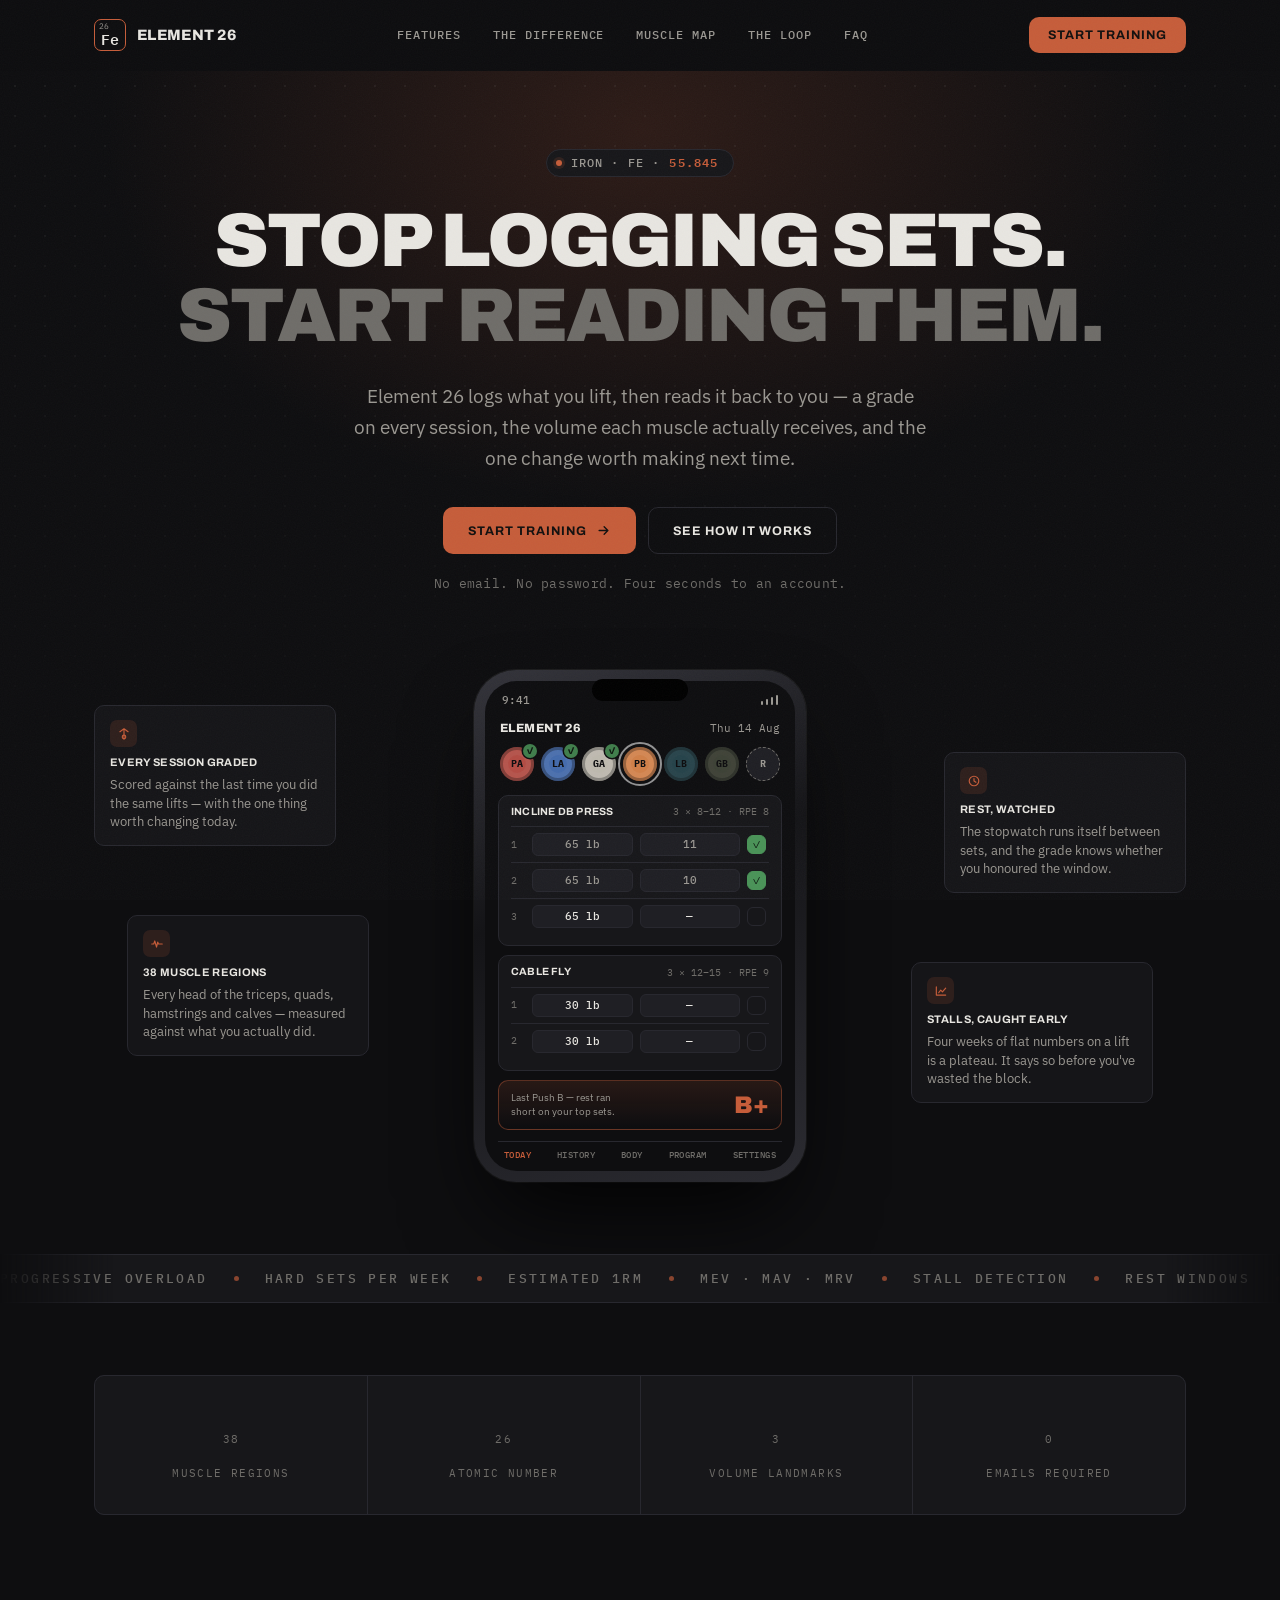
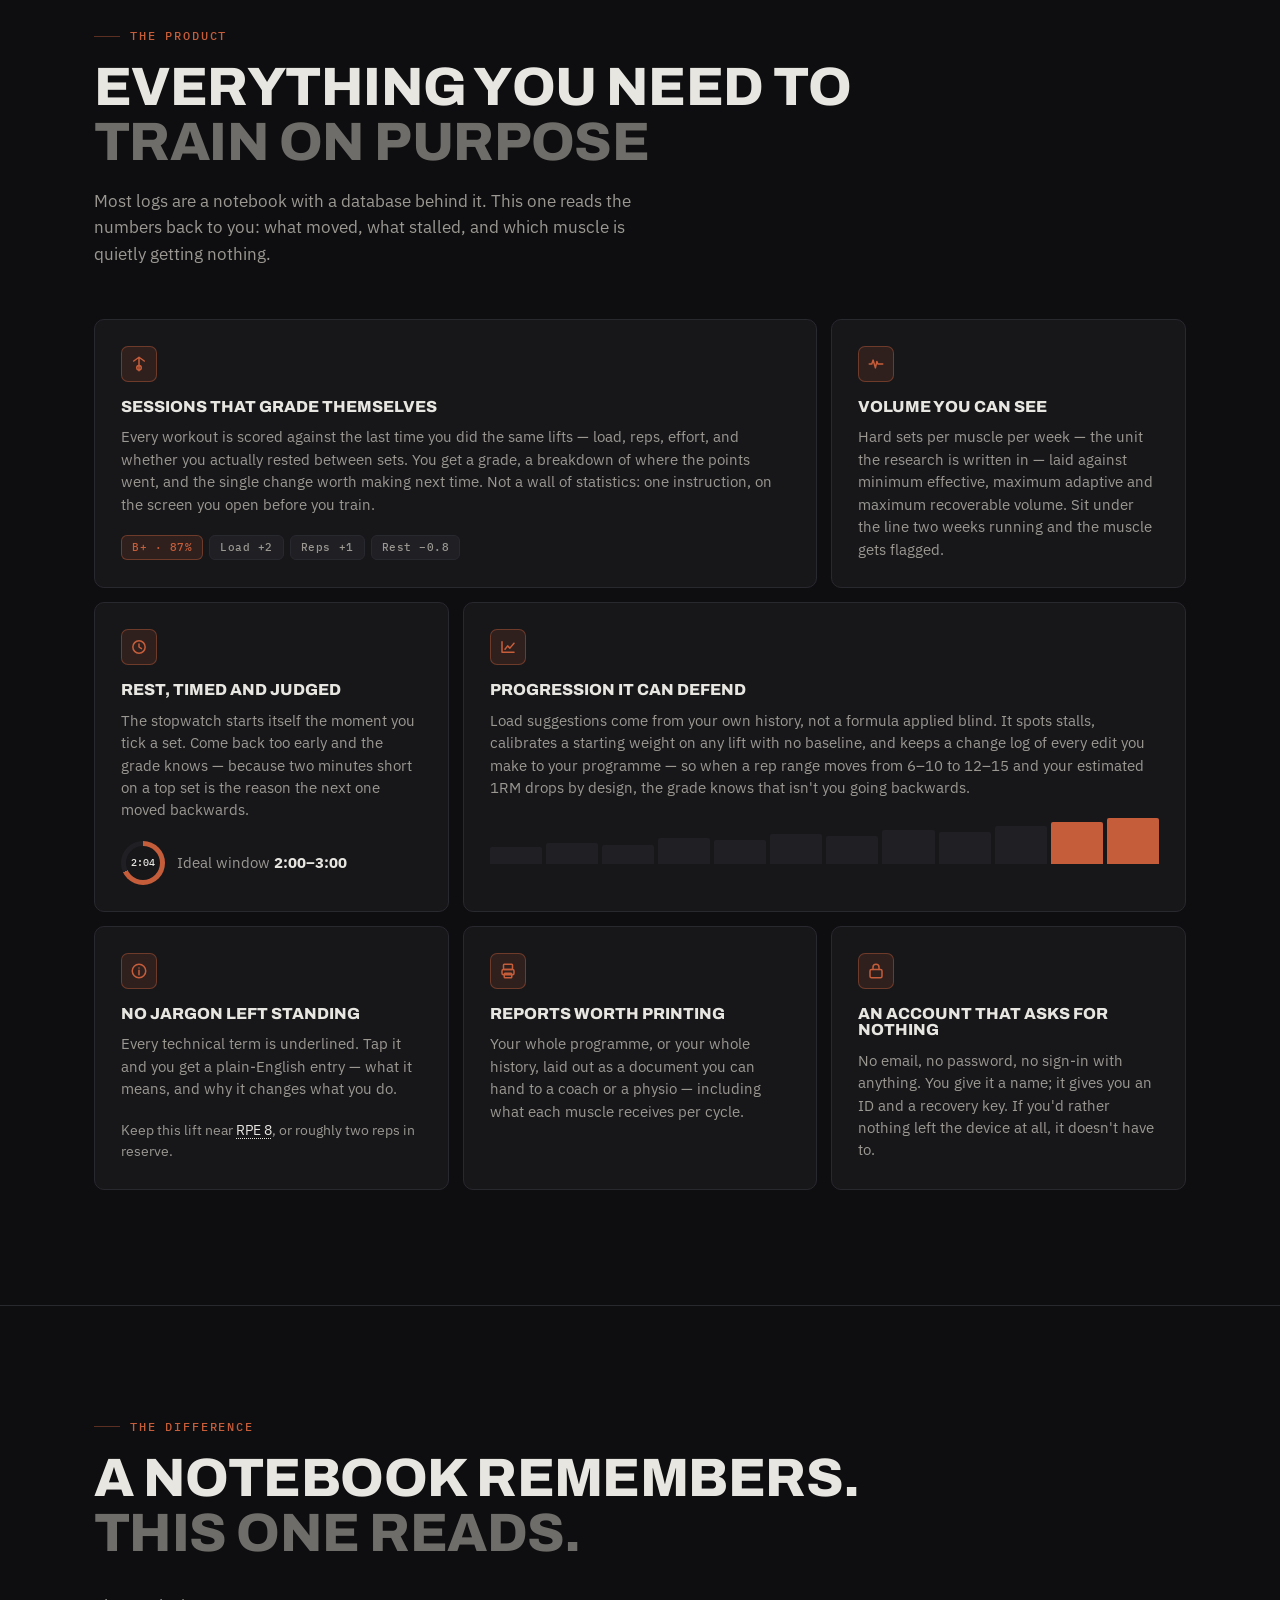
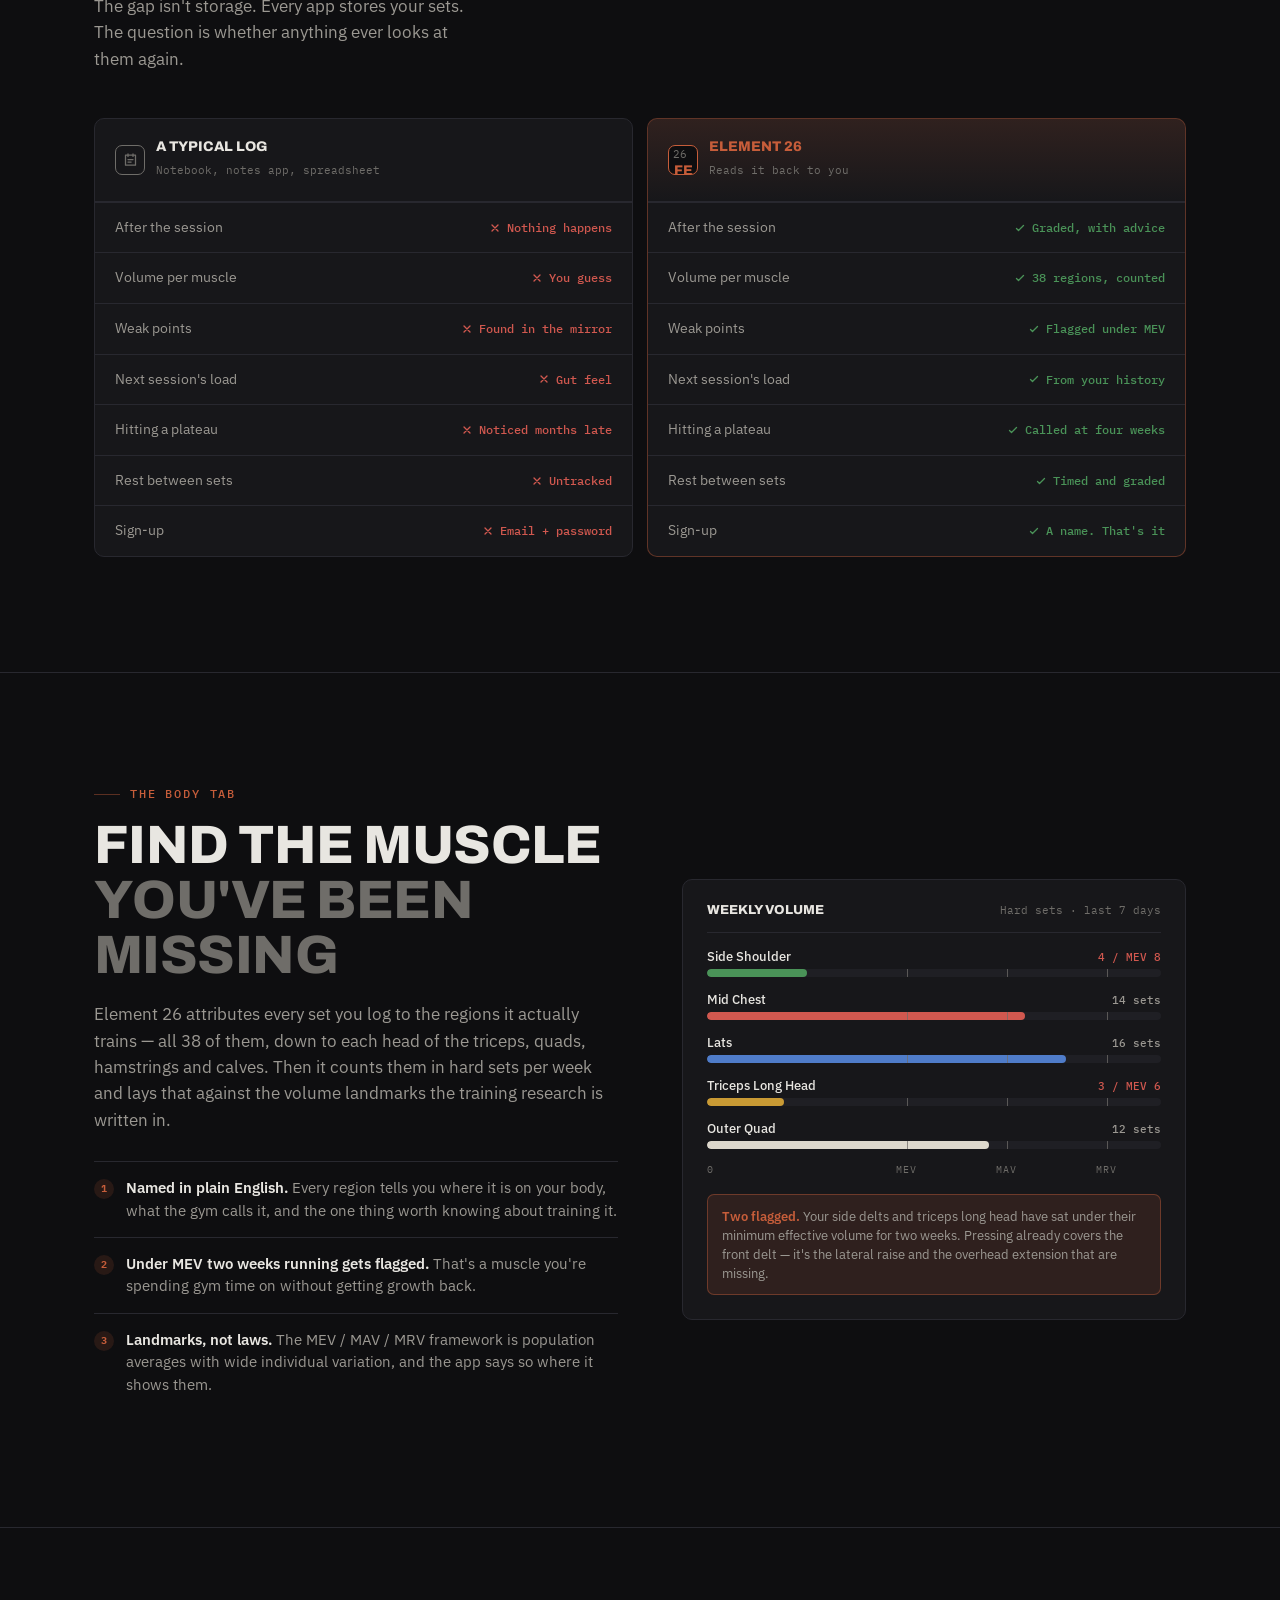
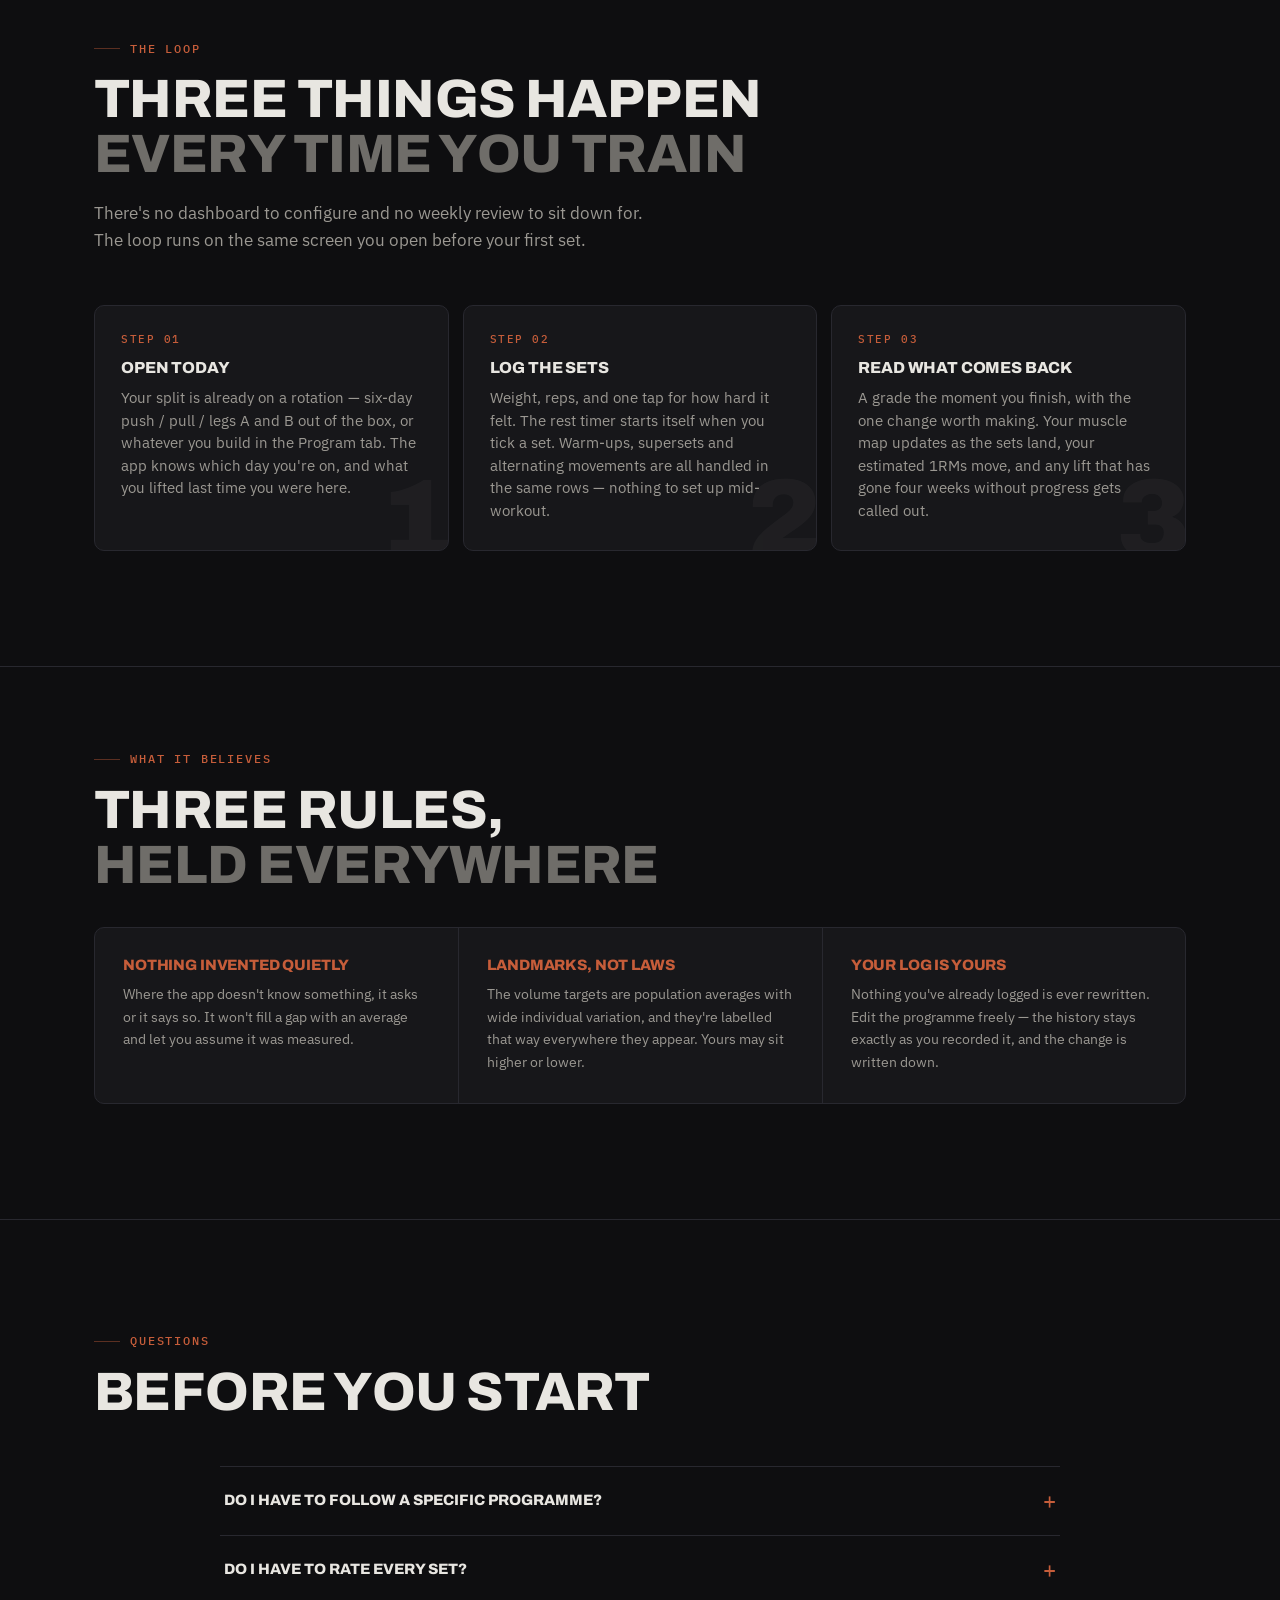
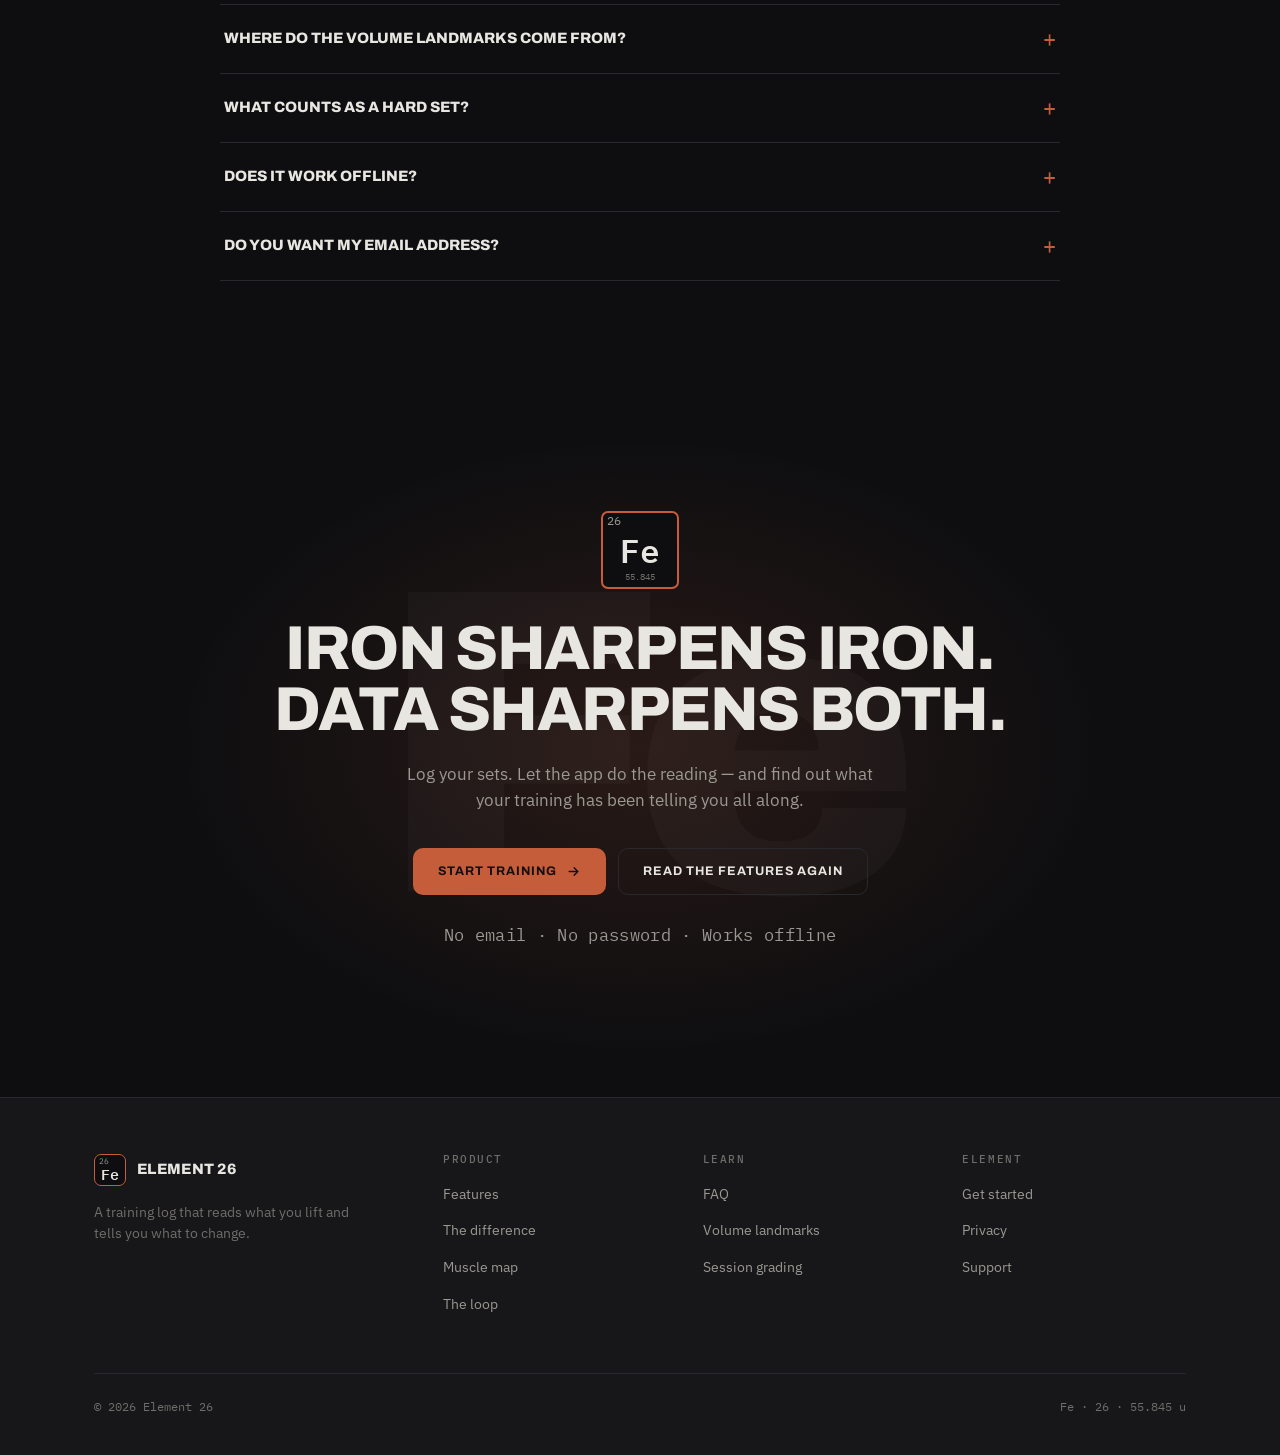
==== commit e91296d4: "Rework site: drop import angle, new display face, more motion Three changes from the first pass, all" ====
--- a/index.html
+++ b/index.html
@@ -5,34 +5,38 @@
 <meta name="viewport" content="width=device-width, initial-scale=1">
 <meta name="theme-color" content="#0e0e10">
 <title>Element 26 — The training log that reads what you lift</title>
-<meta name="description" content="Element 26 is a training log that reads what you lift and tells you what to change. Import your coach's plan from a PDF or a photo, get every session graded, and see the volume each of 38 muscle regions actually receives.">
+<meta name="description" content="Element 26 logs what you lift and reads it back to you: a grade on every session, the volume each of 38 muscle regions actually receives, and the one change worth making next time.">
 
 <meta property="og:type" content="website">
 <meta property="og:title" content="Element 26 — The training log that reads what you lift">
-<meta property="og:description" content="Import your plan from a PDF or a photo. Every session graded. Volume tracked across 38 muscle regions against real landmarks.">
+<meta property="og:description" content="A grade on every session. Volume tracked across 38 muscle regions against real landmarks. Progression that comes from your own history.">
 
 <link rel="icon" href="data:image/svg+xml,%3Csvg xmlns='http://www.w3.org/2000/svg' viewBox='0 0 100 100'%3E%3Crect width='100' height='100' rx='12' fill='%230e0e10'/%3E%3Crect x='9' y='9' width='82' height='82' rx='7' fill='none' stroke='%23c65d3a' stroke-width='4'/%3E%3Ctext x='20' y='34' font-family='monospace' font-size='17' fill='%23e8e6e1'%3E26%3C/text%3E%3Ctext x='50' y='72' font-family='monospace' font-size='40' font-weight='bold' fill='%23e8e6e1' text-anchor='middle'%3EFe%3C/text%3E%3C/svg%3E">
 
 <link rel="preconnect" href="https://fonts.googleapis.com">
 <link rel="preconnect" href="https://fonts.gstatic.com" crossorigin>
-<link href="https://fonts.googleapis.com/css2?family=IBM+Plex+Mono:wght@400;500;600;700&family=IBM+Plex+Sans:wght@400;500;600&display=swap" rel="stylesheet">
+<link href="https://fonts.googleapis.com/css2?family=Archivo:wght@600;700;800;900&family=IBM+Plex+Mono:wght@400;500;600;700&family=IBM+Plex+Sans:wght@400;500;600&display=swap" rel="stylesheet">
 <link rel="stylesheet" href="assets/styles.css">
 </head>
 <body>
+
+<div class="grain" aria-hidden="true"></div>
+<span class="rail l" aria-hidden="true">Fe &middot; 55.845 u</span>
+<span class="rail r" aria-hidden="true">Atomic number 26</span>
 
 <!-- ============================ HEADER ============================ -->
 <header id="hdr">
   <div class="wrap hd">
     <a class="brand" href="#top" aria-label="Element 26, home">
       <span class="tile" aria-hidden="true"><i>26</i><b>Fe</b></span>
-      <span>Element&nbsp;26</span>
+      <span class="wm">Element&nbsp;26</span>
     </a>
 
     <nav class="nav" id="nav" aria-label="Main">
       <a href="#features">Features</a>
       <a href="#difference">The difference</a>
       <a href="#body">Muscle map</a>
-      <a href="#how">How it works</a>
+      <a href="#loop">The loop</a>
       <a href="#faq">FAQ</a>
     </nav>
 
@@ -40,33 +44,40 @@
       <button class="burger" id="burger" aria-label="Menu" aria-expanded="false" aria-controls="nav">
         <svg viewBox="0 0 24 24" fill="none" stroke="currentColor" stroke-width="2" stroke-linecap="round"><path d="M4 7h16M4 12h16M4 17h16"/></svg>
       </button>
-      <a class="btn" href="#get">Start<span class="wide-only">&nbsp;training</span></a>
-    </div>
-  </div>
+      <a class="btn" href="#get"><span>Start<span class="wide-only">&nbsp;training</span></span></a>
+    </div>
+  </div>
+  <span id="prog" aria-hidden="true"></span>
 </header>
 
 <main id="top">
 
 <!-- ============================ HERO ============================ -->
 <section class="hero">
+  <span class="glow" aria-hidden="true"></span>
+  <span class="grid" aria-hidden="true"></span>
+
   <div class="wrap">
     <div class="hero-in">
       <span class="eyebrow"><span class="dot"></span> Iron &middot; Fe &middot; <b>55.845</b></span>
 
-      <h1>Stop logging sets.<br><span class="sub">Start reading them.</span></h1>
+      <h1>
+        <span class="line"><span>Stop logging sets.</span></span>
+        <span class="line"><span class="sub">Start reading them.</span></span>
+      </h1>
 
       <p class="lede">
-        Element 26 is a training log that reads what you lift and tells you what to
-        change. Bring your plan in from a PDF, a spreadsheet or a photo of the sheet
-        in your gym bag — then let every session grade itself.
+        Element 26 logs what you lift, then reads it back to you — a grade on every
+        session, the volume each muscle actually receives, and the one change worth
+        making next time.
       </p>
 
       <div class="hero-btns">
         <a class="btn" href="#get">
-          Start training
+          <span>Start training</span>
           <svg viewBox="0 0 24 24" fill="none" stroke="currentColor" stroke-width="2.2" stroke-linecap="round" stroke-linejoin="round"><path d="M5 12h13M13 6l6 6-6 6"/></svg>
         </a>
-        <a class="btn ghost" href="#how">See how it works</a>
+        <a class="btn ghost" href="#loop"><span>See how it works</span></a>
       </div>
 
       <p class="hero-note">No email. No password. Four seconds to an account.</p>
@@ -75,25 +86,25 @@
     <!-- ---------------- the phone ---------------- -->
     <div class="stage">
       <div class="floats">
-        <div class="float f1">
-          <span class="fic" aria-hidden="true"><svg viewBox="0 0 24 24" fill="none" stroke="currentColor" stroke-width="2" stroke-linecap="round" stroke-linejoin="round"><path d="M14 2H6a2 2 0 0 0-2 2v16a2 2 0 0 0 2 2h12a2 2 0 0 0 2-2V8z"/><path d="M14 2v6h6"/></svg></span>
-          <b>Import, don't retype</b>
-          <p>A coach's PDF, a spreadsheet, a photo of a printout. It gets read and turned into your programme.</p>
-        </div>
-        <div class="float f2">
+        <div class="float f1" data-par="0.05">
+          <span class="fic" aria-hidden="true"><svg viewBox="0 0 24 24" fill="none" stroke="currentColor" stroke-width="2" stroke-linecap="round" stroke-linejoin="round"><path d="M12 3v18M5 8l7-5 7 5"/><circle cx="12" cy="17" r="3"/></svg></span>
+          <b>Every session graded</b>
+          <p>Scored against the last time you did the same lifts — with the one thing worth changing today.</p>
+        </div>
+        <div class="float f2" data-par="0.09">
           <span class="fic" aria-hidden="true"><svg viewBox="0 0 24 24" fill="none" stroke="currentColor" stroke-width="2" stroke-linecap="round" stroke-linejoin="round"><path d="M3 12h3.4l1.8-5.2 3 10.4 2-8.6 1.3 3.4H21"/></svg></span>
           <b>38 muscle regions</b>
           <p>Every head of the triceps, quads, hamstrings and calves — measured against what you actually did.</p>
         </div>
-        <div class="float f3">
-          <span class="fic" aria-hidden="true"><svg viewBox="0 0 24 24" fill="none" stroke="currentColor" stroke-width="2" stroke-linecap="round" stroke-linejoin="round"><path d="M12 3v18M5 8l7-5 7 5"/><circle cx="12" cy="17" r="3"/></svg></span>
-          <b>Every session graded</b>
-          <p>Scored against the last time you did the same lifts — with the one thing worth changing today.</p>
-        </div>
-        <div class="float f4">
+        <div class="float f3" data-par="0.07">
           <span class="fic" aria-hidden="true"><svg viewBox="0 0 24 24" fill="none" stroke="currentColor" stroke-width="2" stroke-linecap="round" stroke-linejoin="round"><circle cx="12" cy="12" r="8.2"/><path d="M12 8v4l3.3 2.2"/></svg></span>
           <b>Rest, watched</b>
           <p>The stopwatch runs itself between sets, and the grade knows whether you honoured the window.</p>
+        </div>
+        <div class="float f4" data-par="0.11">
+          <span class="fic" aria-hidden="true"><svg viewBox="0 0 24 24" fill="none" stroke="currentColor" stroke-width="2" stroke-linecap="round" stroke-linejoin="round"><path d="M4 19V5M4 19h16M8 15l3.5-4.5 3 3L20 7"/></svg></span>
+          <b>Stalls, caught early</b>
+          <p>Four weeks of flat numbers on a lift is a plateau. It says so before you've wasted the block.</p>
         </div>
       </div>
 
@@ -112,7 +123,6 @@
             <span class="date">Thu 14 Aug</span>
           </div>
 
-          <!-- six-day PPL A/B rotation -->
           <div class="plates" aria-hidden="true">
             <span class="plate done" style="background:var(--chest)">PA<span class="pcheck">✓</span></span>
             <span class="plate done" style="background:var(--back)">LA<span class="pcheck">✓</span></span>
@@ -150,17 +160,29 @@
   </div>
 </section>
 
+<!-- ============================ MARQUEE ============================ -->
+<div class="marquee" aria-hidden="true">
+  <div class="mq-track">
+    <span>Progressive overload</span><span>Hard sets per week</span><span>Estimated 1RM</span>
+    <span>MEV &middot; MAV &middot; MRV</span><span>Stall detection</span><span>Rest windows</span>
+    <span>38 muscle regions</span><span>Session grade</span><span>PR tracking</span>
+    <span>Progressive overload</span><span>Hard sets per week</span><span>Estimated 1RM</span>
+    <span>MEV &middot; MAV &middot; MRV</span><span>Stall detection</span><span>Rest windows</span>
+    <span>38 muscle regions</span><span>Session grade</span><span>PR tracking</span>
+  </div>
+</div>
+
 <!-- ============================ SPEC STRIP ============================ -->
-<!-- The template ran a wall of client logos here. Element 26 has no logos to
-     borrow, so the strip states the specification instead. -->
-<div class="specs">
-  <div class="wrap">
-    <div class="spec"><b>38</b><span>Muscle regions</span></div>
-    <div class="spec"><b>Fe</b><span>Atomic number 26</span></div>
-    <div class="spec"><b>0</b><span>Passwords required</span></div>
-    <div class="spec"><b>MEV</b><span>Volume landmarks</span></div>
-  </div>
-</div>
+<section class="specs" style="padding-top:clamp(48px,6vw,72px);padding-bottom:0">
+  <div class="wrap">
+    <div class="specs-grid rv">
+      <div class="spec"><b><span class="count" data-to="38">0</span></b><span>Muscle regions</span></div>
+      <div class="spec"><b><span class="count" data-to="26">0</span></b><span>Atomic number</span></div>
+      <div class="spec"><b><span class="count" data-to="3">0</span></b><span>Volume landmarks</span></div>
+      <div class="spec"><b><span class="count" data-to="0">0</span></b><span>Emails required</span></div>
+    </div>
+  </div>
+</section>
 
 <!-- ============================ FEATURES ============================ -->
 <section id="features">
@@ -175,40 +197,24 @@
 
     <div class="bento">
       <div class="cell wide rv">
-        <span class="cic" aria-hidden="true"><svg viewBox="0 0 24 24" fill="none" stroke="currentColor" stroke-width="2" stroke-linecap="round" stroke-linejoin="round"><path d="M14 2H6a2 2 0 0 0-2 2v16a2 2 0 0 0 2 2h12a2 2 0 0 0 2-2V8z"/><path d="M14 2v6h6M9 15l2 2 4-4"/></svg></span>
-        <h3>Bring your plan in as it is</h3>
-        <p>
-          Hand it a coach's PDF, a spreadsheet, a screenshot or a photo of the sheet in
-          your gym bag. It reads the document, pulls out the workouts, exercises, sets,
-          rep ranges and any instructions written into it — deloads, supersets, dropsets
-          — and asks you about anything ambiguous rather than guessing. Nothing lands in
-          your workouts until you've seen it laid out and said yes.
-        </p>
-        <div class="demo">
-          <div class="filerow">
-            <svg viewBox="0 0 24 24" width="14" height="14" fill="none" stroke="currentColor" stroke-width="2" stroke-linecap="round" stroke-linejoin="round" aria-hidden="true"><path d="M14 2H6a2 2 0 0 0-2 2v16a2 2 0 0 0 2 2h12a2 2 0 0 0 2-2V8z"/><path d="M14 2v6h6"/></svg>
-            <span>hypertrophy-block-3.pdf</span>
-            <span class="tick" aria-hidden="true">✓</span>
-          </div>
-        </div>
-      </div>
-
-      <div class="cell rv">
         <span class="cic" aria-hidden="true"><svg viewBox="0 0 24 24" fill="none" stroke="currentColor" stroke-width="2" stroke-linecap="round" stroke-linejoin="round"><path d="M12 3v18M5 8l7-5 7 5"/><circle cx="12" cy="17" r="3"/></svg></span>
         <h3>Sessions that grade themselves</h3>
         <p>
           Every workout is scored against the last time you did the same lifts — load,
-          reps, effort and whether you actually rested. You get a grade and, more
-          usefully, the single change worth making next time.
+          reps, effort, and whether you actually rested between sets. You get a grade,
+          a breakdown of where the points went, and the single change worth making
+          next time. Not a wall of statistics: one instruction, on the screen you open
+          before you train.
         </p>
         <div class="demo chips">
-          <span class="chip on">A−</span><span class="chip">Load +2</span><span class="chip">Rest −0.8</span>
+          <span class="chip on">B+ · 87%</span><span class="chip">Load +2</span>
+          <span class="chip">Reps +1</span><span class="chip">Rest −0.8</span>
         </div>
       </div>
 
       <div class="cell rv">
         <span class="cic" aria-hidden="true"><svg viewBox="0 0 24 24" fill="none" stroke="currentColor" stroke-width="2" stroke-linecap="round" stroke-linejoin="round"><path d="M3 12h3.4l1.8-5.2 3 10.4 2-8.6 1.3 3.4H21"/></svg></span>
-        <h3>Volume you can actually see</h3>
+        <h3>Volume you can see</h3>
         <p>
           Hard sets per muscle per week — the unit the research is written in — laid
           against minimum effective, maximum adaptive and maximum recoverable volume.
@@ -216,24 +222,43 @@
         </p>
       </div>
 
+      <div class="cell rv">
+        <span class="cic" aria-hidden="true"><svg viewBox="0 0 24 24" fill="none" stroke="currentColor" stroke-width="2" stroke-linecap="round" stroke-linejoin="round"><circle cx="12" cy="12" r="8.2"/><path d="M12 8v4l3.3 2.2"/></svg></span>
+        <h3>Rest, timed and judged</h3>
+        <p>
+          The stopwatch starts itself the moment you tick a set. Come back too early
+          and the grade knows — because two minutes short on a top set is the reason
+          the next one moved backwards.
+        </p>
+        <div class="demo timer">
+          <span class="ring" aria-hidden="true"><b>2:04</b></span>
+          <p>Ideal window <b style="color:var(--text)">2:00–3:00</b></p>
+        </div>
+      </div>
+
       <div class="cell wide rv">
         <span class="cic" aria-hidden="true"><svg viewBox="0 0 24 24" fill="none" stroke="currentColor" stroke-width="2" stroke-linecap="round" stroke-linejoin="round"><path d="M4 19V5M4 19h16M8 15l3.5-4.5 3 3L20 7"/></svg></span>
         <h3>Progression it can defend</h3>
         <p>
           Load suggestions come from your own history, not a formula applied blind. It
           spots stalls, calibrates a starting weight on any lift with no baseline, and
-          keeps a change log of every edit you make to the programme — so when a rep
+          keeps a change log of every edit you make to your programme — so when a rep
           range moves from 6–10 to 12–15 and your estimated 1RM drops by design, the
           grade knows that isn't you going backwards.
         </p>
+        <div class="demo spark" aria-hidden="true">
+          <i data-h="38"></i><i data-h="46"></i><i data-h="42"></i><i data-h="58"></i>
+          <i data-h="54"></i><i data-h="66"></i><i data-h="62"></i><i data-h="74"></i>
+          <i data-h="70"></i><i data-h="84"></i><i data-h="92" class="hi"></i><i data-h="100" class="hi"></i>
+        </div>
       </div>
 
       <div class="cell rv">
         <span class="cic" aria-hidden="true"><svg viewBox="0 0 24 24" fill="none" stroke="currentColor" stroke-width="2" stroke-linecap="round" stroke-linejoin="round"><path d="M12 17v-6M12 8h.01"/><circle cx="12" cy="12" r="9"/></svg></span>
         <h3>No jargon left standing</h3>
         <p>
-          Every technical term in the app is underlined. Tap it and you get a
-          plain-English entry — what it means, and why it changes what you do.
+          Every technical term is underlined. Tap it and you get a plain-English entry
+          — what it means, and why it changes what you do.
         </p>
         <div class="demo termdemo">
           Keep this lift near <span class="term" title="RPE — how hard a set felt, on a scale where 10 means you could not have done another rep.">RPE&nbsp;8</span>, or roughly two reps in reserve.
@@ -253,9 +278,9 @@
         <span class="cic" aria-hidden="true"><svg viewBox="0 0 24 24" fill="none" stroke="currentColor" stroke-width="2" stroke-linecap="round" stroke-linejoin="round"><rect x="4" y="10" width="16" height="11" rx="2"/><path d="M8 10V7a4 4 0 0 1 8 0v3"/></svg></span>
         <h3>An account that asks for nothing</h3>
         <p>
-          No email, no password, no sign-in with anything. You give it a name, and it
-          gives you an ID and a recovery key to keep. That's the whole setup — and if
-          you'd rather it never left the device at all, it doesn't have to.
+          No email, no password, no sign-in with anything. You give it a name; it gives
+          you an ID and a recovery key. If you'd rather nothing left the device at all,
+          it doesn't have to.
         </p>
       </div>
     </div>
@@ -270,7 +295,7 @@
     <div class="cmp-head">
       <div>
         <span class="kick rv">The difference</span>
-        <h2 class="sec-h rv">A notebook remembers.<br><em>This one reads.</em></h2>
+        <h2 class="sec-h rv" style="margin-bottom:0">A notebook remembers.<br><em>This one reads.</em></h2>
       </div>
       <p class="sec-p rv" style="max-width:38ch">
         The gap isn't storage. Every app stores your sets. The question is whether
@@ -284,13 +309,13 @@
           <span class="ico" aria-hidden="true"><svg viewBox="0 0 24 24" fill="none" stroke="currentColor" stroke-width="2" stroke-linecap="round" stroke-linejoin="round"><path d="M4 5h16v16H4zM8 3v4M16 3v4M8 12h8M8 16h5"/></svg></span>
           <span><b>A typical log</b><i>Notebook, notes app, spreadsheet</i></span>
         </div>
-        <div class="row"><span class="lbl">Getting your plan in</span><span class="val no"><svg viewBox="0 0 24 24" fill="none" stroke="currentColor" stroke-width="2.6" stroke-linecap="round"><path d="M6 6l12 12M18 6L6 18"/></svg>Typed by hand</span></div>
         <div class="row"><span class="lbl">After the session</span><span class="val no"><svg viewBox="0 0 24 24" fill="none" stroke="currentColor" stroke-width="2.6" stroke-linecap="round"><path d="M6 6l12 12M18 6L6 18"/></svg>Nothing happens</span></div>
         <div class="row"><span class="lbl">Volume per muscle</span><span class="val no"><svg viewBox="0 0 24 24" fill="none" stroke="currentColor" stroke-width="2.6" stroke-linecap="round"><path d="M6 6l12 12M18 6L6 18"/></svg>You guess</span></div>
         <div class="row"><span class="lbl">Weak points</span><span class="val no"><svg viewBox="0 0 24 24" fill="none" stroke="currentColor" stroke-width="2.6" stroke-linecap="round"><path d="M6 6l12 12M18 6L6 18"/></svg>Found in the mirror</span></div>
         <div class="row"><span class="lbl">Next session's load</span><span class="val no"><svg viewBox="0 0 24 24" fill="none" stroke="currentColor" stroke-width="2.6" stroke-linecap="round"><path d="M6 6l12 12M18 6L6 18"/></svg>Gut feel</span></div>
+        <div class="row"><span class="lbl">Hitting a plateau</span><span class="val no"><svg viewBox="0 0 24 24" fill="none" stroke="currentColor" stroke-width="2.6" stroke-linecap="round"><path d="M6 6l12 12M18 6L6 18"/></svg>Noticed months late</span></div>
+        <div class="row"><span class="lbl">Rest between sets</span><span class="val no"><svg viewBox="0 0 24 24" fill="none" stroke="currentColor" stroke-width="2.6" stroke-linecap="round"><path d="M6 6l12 12M18 6L6 18"/></svg>Untracked</span></div>
         <div class="row"><span class="lbl">Sign-up</span><span class="val no"><svg viewBox="0 0 24 24" fill="none" stroke="currentColor" stroke-width="2.6" stroke-linecap="round"><path d="M6 6l12 12M18 6L6 18"/></svg>Email + password</span></div>
-        <div class="row"><span class="lbl">The jargon</span><span class="val no"><svg viewBox="0 0 24 24" fill="none" stroke="currentColor" stroke-width="2.6" stroke-linecap="round"><path d="M6 6l12 12M18 6L6 18"/></svg>Look it up yourself</span></div>
       </div>
 
       <div class="col mine rv">
@@ -298,13 +323,13 @@
           <span class="tile" aria-hidden="true"><i>26</i><b>Fe</b></span>
           <span><b>Element 26</b><i>Reads it back to you</i></span>
         </div>
-        <div class="row"><span class="lbl">Getting your plan in</span><span class="val yes"><svg viewBox="0 0 24 24" fill="none" stroke="currentColor" stroke-width="2.6" stroke-linecap="round" stroke-linejoin="round"><path d="M5 13l4 4L19 7"/></svg>PDF or photo</span></div>
         <div class="row"><span class="lbl">After the session</span><span class="val yes"><svg viewBox="0 0 24 24" fill="none" stroke="currentColor" stroke-width="2.6" stroke-linecap="round" stroke-linejoin="round"><path d="M5 13l4 4L19 7"/></svg>Graded, with advice</span></div>
         <div class="row"><span class="lbl">Volume per muscle</span><span class="val yes"><svg viewBox="0 0 24 24" fill="none" stroke="currentColor" stroke-width="2.6" stroke-linecap="round" stroke-linejoin="round"><path d="M5 13l4 4L19 7"/></svg>38 regions, counted</span></div>
         <div class="row"><span class="lbl">Weak points</span><span class="val yes"><svg viewBox="0 0 24 24" fill="none" stroke="currentColor" stroke-width="2.6" stroke-linecap="round" stroke-linejoin="round"><path d="M5 13l4 4L19 7"/></svg>Flagged under MEV</span></div>
         <div class="row"><span class="lbl">Next session's load</span><span class="val yes"><svg viewBox="0 0 24 24" fill="none" stroke="currentColor" stroke-width="2.6" stroke-linecap="round" stroke-linejoin="round"><path d="M5 13l4 4L19 7"/></svg>From your history</span></div>
+        <div class="row"><span class="lbl">Hitting a plateau</span><span class="val yes"><svg viewBox="0 0 24 24" fill="none" stroke="currentColor" stroke-width="2.6" stroke-linecap="round" stroke-linejoin="round"><path d="M5 13l4 4L19 7"/></svg>Called at four weeks</span></div>
+        <div class="row"><span class="lbl">Rest between sets</span><span class="val yes"><svg viewBox="0 0 24 24" fill="none" stroke="currentColor" stroke-width="2.6" stroke-linecap="round" stroke-linejoin="round"><path d="M5 13l4 4L19 7"/></svg>Timed and graded</span></div>
         <div class="row"><span class="lbl">Sign-up</span><span class="val yes"><svg viewBox="0 0 24 24" fill="none" stroke="currentColor" stroke-width="2.6" stroke-linecap="round" stroke-linejoin="round"><path d="M5 13l4 4L19 7"/></svg>A name. That's it</span></div>
-        <div class="row"><span class="lbl">The jargon</span><span class="val yes"><svg viewBox="0 0 24 24" fill="none" stroke="currentColor" stroke-width="2.6" stroke-linecap="round" stroke-linejoin="round"><path d="M5 13l4 4L19 7"/></svg>Tap any word</span></div>
       </div>
     </div>
   </div>
@@ -383,42 +408,80 @@
 
 <hr class="rule">
 
-<!-- ============================ HOW IT WORKS ============================ -->
-<section id="how">
-  <div class="wrap">
-    <span class="kick rv">How it works</span>
-    <h2 class="sec-h rv">Three steps to a<br><em>programme that runs itself</em></h2>
+<!-- ============================ THE LOOP ============================ -->
+<section id="loop">
+  <div class="wrap">
+    <span class="kick rv">The loop</span>
+    <h2 class="sec-h rv">Three things happen<br><em>every time you train</em></h2>
     <p class="sec-p rv">
-      The setup is the part every other log gets wrong. Here it's a conversation, and
-      you approve everything before it becomes real.
+      There's no dashboard to configure and no weekly review to sit down for. The loop
+      runs on the same screen you open before your first set.
     </p>
 
     <div class="steps">
       <div class="step rv">
+        <span class="ghost-n" aria-hidden="true">1</span>
         <span class="no">STEP 01</span>
-        <h3>Hand over your plan</h3>
-        <p>
-          Upload the PDF, the spreadsheet or a photo of the page. It checks the document
-          is readable before it does anything else, then pulls out the workouts,
-          exercises, sets and rep ranges — along with any rules written into it.
+        <h3>Open Today</h3>
+        <p>
+          Your split is already on a rotation — six-day push / pull / legs A and B out
+          of the box, or whatever you build in the Program tab. The app knows which day
+          you're on, and what you lifted last time you were here.
         </p>
       </div>
       <div class="step rv">
+        <span class="ghost-n" aria-hidden="true">2</span>
         <span class="no">STEP 02</span>
-        <h3>Answer what it can't infer</h3>
-        <p>
-          A few short questions, only where the document is genuinely silent — how you
-          want sides handled, whether to generate warm-ups, what to grade effort
-          against if your plan sets no targets. It won't invent an answer quietly.
+        <h3>Log the sets</h3>
+        <p>
+          Weight, reps, and one tap for how hard it felt. The rest timer starts itself
+          when you tick a set. Warm-ups, supersets and alternating movements are all
+          handled in the same rows — nothing to set up mid-workout.
         </p>
       </div>
       <div class="step rv">
+        <span class="ghost-n" aria-hidden="true">3</span>
         <span class="no">STEP 03</span>
-        <h3>Check it, then train</h3>
-        <p>
-          You see the whole thing laid out day by day, with anything it couldn't match
-          exactly called out so you can fix it. Say yes and your first session is
-          waiting on the Today tab. Everything stays editable afterwards.
+        <h3>Read what comes back</h3>
+        <p>
+          A grade the moment you finish, with the one change worth making. Your muscle
+          map updates as the sets land, your estimated 1RMs move, and any lift that has
+          gone four weeks without progress gets called out.
+        </p>
+      </div>
+    </div>
+  </div>
+</section>
+
+<hr class="rule">
+
+<!-- ============================ PRINCIPLES ============================ -->
+<section style="padding-top:clamp(56px,7vw,86px)">
+  <div class="wrap">
+    <span class="kick rv">What it believes</span>
+    <h2 class="sec-h rv" style="margin-bottom:34px">Three rules,<br><em>held everywhere</em></h2>
+
+    <div class="creed rv">
+      <div>
+        <h4>Nothing invented quietly</h4>
+        <p>
+          Where the app doesn't know something, it asks or it says so. It won't fill a
+          gap with an average and let you assume it was measured.
+        </p>
+      </div>
+      <div>
+        <h4>Landmarks, not laws</h4>
+        <p>
+          The volume targets are population averages with wide individual variation,
+          and they're labelled that way everywhere they appear. Yours may sit higher
+          or lower.
+        </p>
+      </div>
+      <div>
+        <h4>Your log is yours</h4>
+        <p>
+          Nothing you've already logged is ever rewritten. Edit the programme freely —
+          the history stays exactly as you recorded it, and the change is written down.
         </p>
       </div>
     </div>
@@ -435,23 +498,8 @@
 
     <div class="faq">
       <details class="q rv">
-        <summary>Do I need a plan already?</summary>
-        <div class="a"><p>It's the fastest way in — the importer exists so you never retype a coach's programme. But you can also build a split by hand in the Program tab, and everything the importer produces is editable there anyway.</p></div>
-      </details>
-
-      <details class="q rv">
-        <summary>What can the importer actually read?</summary>
-        <div class="a"><p>PDFs, images (including photos and screenshots), plain text, Markdown and CSV — or you can paste the plan in as text. It also recognises an Element 26 export, which is how you restore a backup through the same button.</p></div>
-      </details>
-
-      <details class="q rv">
-        <summary>What if it reads something wrong?</summary>
-        <div class="a"><p>You see the full plan before it's added, and anything the exercise database couldn't match exactly is called out with somewhere to correct it. Nothing reaches your workouts until you've approved it — and once your history exists, nothing the importer does can change what you already logged.</p></div>
-      </details>
-
-      <details class="q rv">
-        <summary>Where do the volume landmarks come from?</summary>
-        <div class="a"><p>The MEV / MAV / MRV framework popularised by Mike Israetel and Renaissance Periodization, expressed in hard sets per muscle per week. They're population averages with wide individual variation — the app treats them as a starting frame rather than a rule, and says as much wherever it shows them.</p></div>
+        <summary>Do I have to follow a specific programme?</summary>
+        <div class="a"><p>No. It ships with a six-day push / pull / legs rotation that's already been measured against the volume landmarks muscle by muscle, but every exercise, set count and rep range is editable — and you can build your own split from scratch in the Program tab.</p></div>
       </details>
 
       <details class="q rv">
@@ -460,6 +508,21 @@
       </details>
 
       <details class="q rv">
+        <summary>Where do the volume landmarks come from?</summary>
+        <div class="a"><p>The MEV / MAV / MRV framework popularised by Mike Israetel and Renaissance Periodization, expressed in hard sets per muscle per week — the unit the research on training volume is written in. They're population averages with wide individual variation, so the app treats them as a starting frame rather than a rule, and says as much wherever it shows them.</p></div>
+      </details>
+
+      <details class="q rv">
+        <summary>What counts as a hard set?</summary>
+        <div class="a"><p>A working set taken close enough to failure to drive adaptation. Warm-ups don't count toward your weekly volume, don't reach the muscle map, and don't affect the grade — they're logged, but they're kept out of the totals so the numbers mean what they say.</p></div>
+      </details>
+
+      <details class="q rv">
+        <summary>Does it work offline?</summary>
+        <div class="a"><p>Yes. Gym basements are the normal case, not the edge case. Everything you log is written locally first, and syncing is something the app does when it can rather than something it needs to function.</p></div>
+      </details>
+
+      <details class="q rv">
         <summary>Do you want my email address?</summary>
         <div class="a"><p>No — and there's no password and no sign-in with anyone else's account either. You give it a name and it hands you an ID and a recovery key to save. If you'd rather nothing left the device at all, your account and everything in it can stay local.</p></div>
       </details>
@@ -469,21 +532,23 @@
 
 <!-- ============================ CTA ============================ -->
 <section class="cta" id="get">
-  <div class="wrap">
-    <span class="tile" aria-hidden="true"><i>26</i><b>Fe</b><em>55.845</em></span>
-    <h2>Iron sharpens iron.<br>Data sharpens both.</h2>
-    <p>
-      Bring your plan. Log your sets. Let the app do the reading — and find out what
-      your training has been telling you all along.
+  <span class="glow" aria-hidden="true"></span>
+  <span class="mark" aria-hidden="true">Fe</span>
+  <div class="wrap">
+    <span class="tile rv" aria-hidden="true"><i>26</i><b>Fe</b><em>55.845</em></span>
+    <h2 class="rv">Iron sharpens iron.<br>Data sharpens both.</h2>
+    <p class="rv">
+      Log your sets. Let the app do the reading — and find out what your training has
+      been telling you all along.
     </p>
-    <div class="hero-btns">
+    <div class="hero-btns rv" style="opacity:1;animation:none">
       <a class="btn" href="#">
-        Start training
+        <span>Start training</span>
         <svg viewBox="0 0 24 24" fill="none" stroke="currentColor" stroke-width="2.2" stroke-linecap="round" stroke-linejoin="round"><path d="M5 12h13M13 6l6 6-6 6"/></svg>
       </a>
-      <a class="btn ghost" href="#features">Read the features again</a>
-    </div>
-    <p class="hero-note" style="margin-top:20px">No email · No password · Works offline</p>
+      <a class="btn ghost" href="#features"><span>Read the features again</span></a>
+    </div>
+    <p class="hero-note rv" style="opacity:1;animation:none">No email · No password · Works offline</p>
   </div>
 </section>
 
@@ -496,7 +561,7 @@
       <div class="ft-brand">
         <a class="brand" href="#top">
           <span class="tile" aria-hidden="true"><i>26</i><b>Fe</b></span>
-          <span>Element&nbsp;26</span>
+          <span class="wm">Element&nbsp;26</span>
         </a>
         <p>A training log that reads what you lift and tells you what to change.</p>
       </div>
@@ -507,7 +572,7 @@
           <li><a href="#features">Features</a></li>
           <li><a href="#difference">The difference</a></li>
           <li><a href="#body">Muscle map</a></li>
-          <li><a href="#how">How it works</a></li>
+          <li><a href="#loop">The loop</a></li>
         </ul>
       </div>
 
@@ -516,7 +581,7 @@
         <ul>
           <li><a href="#faq">FAQ</a></li>
           <li><a href="#body">Volume landmarks</a></li>
-          <li><a href="#how">Importing a plan</a></li>
+          <li><a href="#features">Session grading</a></li>
         </ul>
       </div>
 
--- a/assets/styles.css
+++ b/assets/styles.css
@@ -1,10 +1,15 @@
 /* ============================================================================
    ELEMENT 26 — promotional site
 
-   The palette, type and geometry are lifted directly from the app so the site
-   and the product read as one thing. Near-monochrome graphite with a single
-   saturated accent (iron oxide), which marks the primary action and nothing
-   else. Rectilinear radii: this is a reference table, not a bubble.
+   Palette and geometry come from the app: near-monochrome graphite with one
+   saturated accent (iron oxide) that marks the primary action and nothing else.
+
+   TYPE IS SPLIT BY JOB, and this is the whole system:
+     • Archivo, 800/900, for display. Heavy, tight, mostly uppercase — it is the
+       stencil on the side of a plate, and it carries the loud end of the page.
+     • IBM Plex Mono for anything that is a label, a figure or a reading. This
+       is the app's own face, and it keeps the data feeling instrumented.
+     • IBM Plex Sans for prose.
    ========================================================================= */
 
 :root{
@@ -17,32 +22,27 @@
   --faint:#6f6d69;
 
   --acc:#c65d3a;                     /* iron oxide */
+  --acc-hi:#e07a52;
   --acc-soft:rgba(198,93,58,.14);
   --acc-line:rgba(198,93,58,.42);
 
-  /* Wayfinding hues, carried over from the app's muscle map and day plates.
-     Pulled down in saturation so the rust stays the loudest thing on screen. */
   --chest:#d1584f; --back:#4f7cc9; --arms:#c99a34;
   --shoulders:#4a9358; --legs:#ddd8cc;
   --ok:#4a9358; --bad:#d1584f;
 
   --mono:'IBM Plex Mono',ui-monospace,'SF Mono',monospace;
-  --disp:'IBM Plex Mono',ui-monospace,monospace;
+  --disp:'Archivo','Helvetica Neue',Arial,sans-serif;
   --sans:'IBM Plex Sans',-apple-system,BlinkMacSystemFont,'Segoe UI',Roboto,sans-serif;
 
   --r:10px;
   --r-sm:7px;
 
-  --wrap:1140px;
-  --gut:clamp(20px,5vw,40px);
+  --wrap:1180px;
+  --gut:clamp(20px,5vw,44px);
 }
 
 *{box-sizing:border-box;-webkit-tap-highlight-color:transparent}
 html{scroll-behavior:smooth}
-@media (prefers-reduced-motion:reduce){
-  html{scroll-behavior:auto}
-  *,*::before,*::after{animation-duration:.001ms!important;animation-iteration-count:1!important;transition-duration:.001ms!important}
-}
 html,body{margin:0;padding:0}
 body{
   background:var(--bg);
@@ -54,19 +54,15 @@
 img,svg{max-width:100%}
 a{color:inherit;text-decoration:none}
 
-.wrap{max-width:var(--wrap);margin:0 auto;padding:0 var(--gut)}
+.wrap{max-width:var(--wrap);margin:0 auto;padding:0 var(--gut);position:relative}
 .num{font-family:var(--mono);font-variant-numeric:tabular-nums;letter-spacing:-.01em}
 
-/* Headings share the app's face: mono, uppercase, wide tracking. A heading set in
-   the same face as the numbers under it reads as a column label, which is the
-   register a reference table works in. */
 h1,h2,h3,h4{
-  font-family:var(--disp);font-weight:600;
-  text-transform:uppercase;letter-spacing:.09em;
-  margin:0;line-height:1.16;
-}
-
-/* The section kicker: a rule, a monospace label, an atomic number. */
+  font-family:var(--disp);font-weight:800;
+  text-transform:uppercase;letter-spacing:-.01em;
+  margin:0;line-height:1.02;
+}
+
 .kick{
   display:flex;align-items:center;gap:10px;
   font:500 11.5px/1 var(--mono);letter-spacing:.16em;text-transform:uppercase;
@@ -74,36 +70,58 @@
 }
 .kick::before{content:"";width:26px;height:1px;background:var(--acc-line)}
 
-.sec-h{font-size:clamp(26px,4vw,40px);letter-spacing:.05em;margin-bottom:16px}
+.sec-h{font-size:clamp(30px,4.8vw,54px);margin-bottom:18px}
 .sec-h em{font-style:normal;color:var(--faint)}
 .sec-p{color:var(--dim);font-size:16.5px;max-width:56ch;margin:0}
 
-section{padding:clamp(64px,9vw,116px) 0;position:relative}
+section{padding:clamp(66px,9vw,120px) 0;position:relative}
 .rule{height:1px;background:var(--line);border:0;margin:0}
 
-/* ---------- buttons ---------------------------------------------------- */
-/* The primary action is the one place the accent is allowed to fill a shape. */
+/* ---------- global texture --------------------------------------------- */
+/* A fine grain over the whole page. Large flat fields of near-black band on
+   cheap panels; the noise breaks the gradient up and costs one element. */
+.grain{
+  position:fixed;inset:0;z-index:200;pointer-events:none;opacity:.032;
+  background-image:url("data:image/svg+xml,%3Csvg xmlns='http://www.w3.org/2000/svg' width='140' height='140'%3E%3Cfilter id='n'%3E%3CfeTurbulence type='fractalNoise' baseFrequency='.85' numOctaves='3'/%3E%3C/filter%3E%3Crect width='140' height='140' filter='url(%23n)'/%3E%3C/svg%3E");
+}
+
+/* The vertical rails. Pure decoration, and only where there is dead margin to
+   put them in — below 1360px the gutters are doing real work. */
+.rail{
+  position:fixed;top:50%;z-index:5;pointer-events:none;
+  font:500 10.5px/1 var(--mono);letter-spacing:.34em;text-transform:uppercase;
+  color:var(--faint);opacity:.5;white-space:nowrap;
+}
+.rail.l{left:20px;transform:translateY(-50%) rotate(180deg);writing-mode:vertical-rl}
+.rail.r{right:20px;transform:translateY(-50%);writing-mode:vertical-rl}
+@media (max-width:1360px){.rail{display:none}}
+
+/* ---------- buttons ----------------------------------------------------- */
 .btn{
+  position:relative;overflow:hidden;
   display:inline-flex;align-items:center;justify-content:center;gap:9px;
-  padding:14px 22px;border-radius:var(--r);border:1px solid transparent;
+  padding:15px 24px;border-radius:var(--r);border:1px solid transparent;
   background:var(--acc);color:#12100f;
-  font:600 12.5px/1 var(--disp);text-transform:uppercase;letter-spacing:.1em;
-  cursor:pointer;transition:transform .12s ease,filter .18s ease;
-}
-.btn:hover{filter:brightness(1.09)}
+  font:700 12.5px/1 var(--disp);text-transform:uppercase;letter-spacing:.08em;
+  cursor:pointer;transition:transform .14s ease,box-shadow .3s ease,filter .2s ease;
+}
+.btn:hover{filter:brightness(1.08);box-shadow:0 0 34px -6px rgba(198,93,58,.75)}
 .btn:active{transform:scale(.97)}
-.btn.ghost{
-  background:transparent;color:var(--text);border-color:var(--line);
-}
-.btn.ghost:hover{border-color:var(--faint);background:var(--card2)}
-.btn svg{width:15px;height:15px}
+/* A shine that crosses the face on hover. */
+.btn::after{
+  content:"";position:absolute;top:0;bottom:0;left:-60%;width:45%;
+  background:linear-gradient(100deg,transparent,rgba(255,255,255,.35),transparent);
+  transform:skewX(-18deg);transition:left .55s cubic-bezier(.4,0,.2,1);
+}
+.btn:hover::after{left:130%}
+.btn.ghost{background:transparent;color:var(--text);border-color:var(--line)}
+.btn.ghost:hover{border-color:var(--acc-line);background:var(--card2);box-shadow:none}
+.btn svg{width:15px;height:15px;position:relative;z-index:1}
+.btn span{position:relative;z-index:1}
 
 :focus-visible{outline:2px solid var(--acc);outline-offset:3px;border-radius:4px}
 
-/* ---------- the periodic tile ------------------------------------------ */
-/* The atomic number sits in its own row above the symbol rather than floating
-   over it — at brand size (32px) an absolutely-positioned "26" lands on top of
-   the F, which is the one place this mark cannot afford to look accidental. */
+/* ---------- the periodic tile ------------------------------------------- */
 .tile{
   position:relative;flex:none;overflow:hidden;
   display:grid;grid-template-rows:auto 1fr;align-items:center;
@@ -125,23 +143,32 @@
   position:sticky;top:0;z-index:40;
   background:rgba(14,14,16,.82);
   backdrop-filter:blur(14px);-webkit-backdrop-filter:blur(14px);
-  border-bottom:1px solid transparent;
-  transition:border-color .25s ease;
+  border-bottom:1px solid transparent;transition:border-color .25s ease;
 }
 header.stuck{border-bottom-color:var(--line)}
+/* Read progress, drawn on the header's own bottom edge. */
+#prog{
+  position:absolute;left:0;bottom:-1px;height:2px;width:0;
+  background:linear-gradient(90deg,var(--acc),var(--acc-hi));
+  box-shadow:0 0 12px rgba(198,93,58,.8);
+}
 .hd{display:flex;align-items:center;justify-content:space-between;gap:20px;height:70px}
 .brand{display:flex;align-items:center;gap:11px}
 .brand .tile{width:32px;height:32px;--tile-sym:15px;--tile-z:8px;border-width:1.5px}
-.brand span{
-  font:600 15px/1 var(--disp);letter-spacing:.15em;text-transform:uppercase;
-}
+.brand .wm{font:800 15px/1 var(--disp);letter-spacing:.02em;text-transform:uppercase}
 .nav{display:flex;align-items:center;gap:4px}
 .nav a{
-  padding:9px 14px;border-radius:var(--r-sm);
+  position:relative;padding:9px 14px;border-radius:var(--r-sm);
   font:500 12px/1 var(--mono);letter-spacing:.08em;text-transform:uppercase;
-  color:var(--dim);transition:color .16s ease,background .16s ease;
-}
-.nav a:hover{color:var(--text);background:var(--card2)}
+  color:var(--dim);transition:color .16s ease;
+}
+.nav a::after{
+  content:"";position:absolute;left:14px;right:14px;bottom:4px;height:1px;
+  background:var(--acc);transform:scaleX(0);transform-origin:left;
+  transition:transform .28s cubic-bezier(.16,1,.3,1);
+}
+.nav a:hover{color:var(--text)}
+.nav a:hover::after{transform:scaleX(1)}
 .hd-cta{display:flex;align-items:center;gap:12px}
 .hd-cta .btn{padding:11px 18px;white-space:nowrap}
 
@@ -152,91 +179,108 @@
 }
 .burger svg{width:18px;height:18px}
 
-@media (max-width:900px){
+@media (max-width:940px){
   .nav{
     position:fixed;inset:70px 0 auto;flex-direction:column;align-items:stretch;
     gap:0;padding:10px var(--gut) 20px;
     background:var(--bg);border-bottom:1px solid var(--line);
-    transform:translateY(-130%);transition:transform .3s cubic-bezier(.16,1,.3,1);
+    transform:translateY(-130%);transition:transform .34s cubic-bezier(.16,1,.3,1);
   }
   .nav.open{transform:none}
   .nav a{padding:15px 4px;border-bottom:1px solid var(--line);border-radius:0}
+  .nav a::after{display:none}
   .burger{display:grid}
   .hd-cta .btn.ghost{display:none}
 }
-/* Brand mark, menu and CTA all have to fit one 390px line. The header CTA drops
-   to "Start" — the hero directly below it still carries the full label. */
 @media (max-width:560px){
   .hd-cta .btn .wide-only{display:none}
-  .hd-cta .btn{padding:11px 15px;letter-spacing:.07em}
-  .brand span:last-child{font-size:13.5px;letter-spacing:.1em}
+  .hd-cta .btn{padding:11px 15px;letter-spacing:.06em}
+  .brand .wm{font-size:13.5px}
   .hd{gap:12px}
 }
 
 /* ---------- hero -------------------------------------------------------- */
-.hero{padding-top:clamp(48px,7vw,86px);padding-bottom:0;overflow:hidden}
-/* The one gradient on the page. A single soft accent glow, the way the app's
-   first-run screens are lit. */
-.hero::before{
-  content:"";position:absolute;left:50%;top:-320px;
-  width:1100px;height:760px;transform:translateX(-50%);
-  background:radial-gradient(ellipse at center,rgba(198,93,58,.15),transparent 66%);
-  pointer-events:none;
-}
-/* A hairline dot grid, almost invisible, that stops the dark from reading as flat. */
-.hero::after{
-  content:"";position:absolute;inset:0;pointer-events:none;
-  background-image:radial-gradient(rgba(232,230,225,.055) 1px,transparent 1px);
-  background-size:26px 26px;
-  -webkit-mask-image:linear-gradient(180deg,#000,transparent 72%);
-          mask-image:linear-gradient(180deg,#000,transparent 72%);
-}
-.hero .wrap{position:relative;z-index:1}
-.hero-in{text-align:center;max-width:860px;margin:0 auto}
+.hero{padding-top:clamp(44px,6vw,80px);padding-bottom:0;overflow:hidden}
+/* One soft accent glow, drifting. The only gradient above the fold. */
+.hero .glow{
+  position:absolute;left:50%;top:-340px;
+  width:1150px;height:800px;transform:translateX(-50%);
+  background:radial-gradient(ellipse at center,rgba(198,93,58,.17),transparent 66%);
+  pointer-events:none;animation:drift 15s ease-in-out infinite alternate;
+}
+@keyframes drift{
+  from{transform:translateX(-52%) scale(1)}
+  to{transform:translateX(-46%) scale(1.14)}
+}
+/* A hairline dot grid so the dark does not read as flat. */
+.hero .grid{
+  position:absolute;inset:0;pointer-events:none;
+  background-image:radial-gradient(rgba(232,230,225,.06) 1px,transparent 1px);
+  background-size:30px 30px;
+  -webkit-mask-image:linear-gradient(180deg,#000,transparent 74%);
+          mask-image:linear-gradient(180deg,#000,transparent 74%);
+}
+.hero .wrap{z-index:1}
+.hero-in{text-align:center;max-width:1010px;margin:0 auto}
 
 .eyebrow{
   display:inline-flex;align-items:center;gap:9px;
-  padding:7px 15px 7px 9px;margin-bottom:26px;
+  padding:7px 15px 7px 9px;margin-bottom:28px;
   border:1px solid var(--line);border-radius:100px;background:var(--card);
   font:500 11.5px/1 var(--mono);letter-spacing:.1em;text-transform:uppercase;color:var(--dim);
 }
 .eyebrow b{color:var(--acc);font-weight:600}
 .eyebrow .dot{
   width:6px;height:6px;border-radius:50%;background:var(--acc);
-  box-shadow:0 0 0 3px var(--acc-soft);
-}
-
+  box-shadow:0 0 0 3px var(--acc-soft);animation:pulseDot 2.4s ease-in-out infinite;
+}
+@keyframes pulseDot{50%{box-shadow:0 0 0 7px rgba(198,93,58,0)}}
+
+/* THE HEADLINE. Archivo 900, tight and set solid — a plate stencil, not a
+   terminal. Each line is masked and lifted in on load. */
+/* Sized so each sentence holds one line at desktop width — the two-line
+   stack is the shape of the headline, and a four-line wrap loses it. */
 .hero h1{
-  font-size:clamp(34px,6.6vw,68px);letter-spacing:.02em;line-height:1.06;
-  margin-bottom:24px;
+  font-weight:900;font-size:clamp(34px,6.1vw,76px);
+  letter-spacing:-.025em;line-height:.95;margin-bottom:26px;
 }
 .hero h1 .sub{color:var(--faint)}
+.line{display:block;overflow:hidden;padding-bottom:.04em}
+.line>span{display:block;transform:translateY(105%);animation:lineUp .95s cubic-bezier(.16,1,.3,1) forwards}
+.line:nth-child(2)>span{animation-delay:.11s}
+@keyframes lineUp{to{transform:none}}
+
 .hero p.lede{
-  color:var(--dim);font-size:clamp(15.5px,1.7vw,18.5px);line-height:1.62;
-  max-width:50ch;margin:0 auto 32px;
-}
-.hero-btns{display:flex;gap:12px;justify-content:center;flex-wrap:wrap}
+  color:var(--dim);font-size:clamp(15.5px,1.7vw,19px);line-height:1.62;
+  max-width:52ch;margin:0 auto 34px;
+  opacity:0;animation:fadeUp .8s .34s cubic-bezier(.16,1,.3,1) forwards;
+}
+@keyframes fadeUp{from{opacity:0;transform:translateY(16px)}to{opacity:1;transform:none}}
+.hero-btns{
+  display:flex;gap:12px;justify-content:center;flex-wrap:wrap;
+  opacity:0;animation:fadeUp .8s .46s cubic-bezier(.16,1,.3,1) forwards;
+}
 .hero-note{
-  margin-top:18px;color:var(--faint);
+  margin-top:20px;color:var(--faint);
   font:400 12.5px/1.5 var(--mono);letter-spacing:.02em;
+  opacity:0;animation:fadeUp .8s .58s cubic-bezier(.16,1,.3,1) forwards;
 }
 
 /* ---------- the phone --------------------------------------------------- */
 .stage{
-  position:relative;margin-top:clamp(44px,6vw,74px);
+  position:relative;margin-top:clamp(46px,6vw,78px);
   display:flex;justify-content:center;align-items:flex-start;
-  padding-bottom:clamp(40px,6vw,70px);
+  padding-bottom:clamp(40px,6vw,72px);
 }
 .phone{
-  position:relative;z-index:2;width:min(330px,80vw);flex:none;
+  position:relative;z-index:2;width:min(332px,80vw);flex:none;
   border-radius:42px;padding:11px;
   background:linear-gradient(160deg,#33333a,#141417 42%,#2b2b31);
   box-shadow:0 44px 90px -22px rgba(0,0,0,.9),0 0 0 1px rgba(232,230,225,.07);
-}
-.screen{
-  position:relative;border-radius:32px;overflow:hidden;
-  background:var(--bg);padding:14px 13px 8px;
-}
+  opacity:0;animation:phoneIn 1.1s .3s cubic-bezier(.16,1,.3,1) forwards;
+}
+@keyframes phoneIn{from{opacity:0;transform:translateY(46px) scale(.97)}to{opacity:1;transform:none}}
+.screen{position:relative;border-radius:32px;overflow:hidden;background:var(--bg);padding:14px 13px 8px}
 .notch{
   position:absolute;top:9px;left:50%;transform:translateX(-50%);
   width:96px;height:22px;border-radius:100px;background:#000;z-index:3;
@@ -249,28 +293,23 @@
 .statusbar .bars i{width:2.5px;background:var(--dim);border-radius:1px;display:block}
 
 .ph-hdr{display:flex;align-items:baseline;justify-content:space-between;margin:0 2px 13px}
-.ph-hdr h4{font-size:13px;letter-spacing:.15em}
+.ph-hdr h4{font-size:12px;letter-spacing:.04em}
 .ph-hdr .date{font:400 10.5px/1 var(--mono);color:var(--dim)}
 
-/* the rotation plate strip */
 .plates{display:flex;gap:4px;justify-content:space-between;margin:0 2px 14px}
 .plate{
   flex:1;aspect-ratio:1;max-width:34px;border-radius:50%;
   display:grid;place-items:center;position:relative;
-  font:700 10px/1 var(--disp);color:var(--bg);opacity:.34;
+  font:700 10px/1 var(--mono);color:var(--bg);opacity:.34;
   box-shadow:inset 0 0 0 3px rgba(0,0,0,.28),inset 0 0 0 8px rgba(255,255,255,.06);
 }
 .plate.done{opacity:.85}
 .plate.cur{opacity:1}
 .plate.cur::after{
   content:"";position:absolute;inset:-5px;border-radius:50%;
-  border:2px solid rgba(255,255,255,.55);
-  animation:ringPulse 1.7s ease-out infinite;
-}
-@keyframes ringPulse{
-  0%{transform:scale(.8);opacity:.9}
-  75%,100%{transform:scale(1.3);opacity:0}
-}
+  border:2px solid rgba(255,255,255,.55);animation:ringPulse 1.7s ease-out infinite;
+}
+@keyframes ringPulse{0%{transform:scale(.8);opacity:.9}75%,100%{transform:scale(1.3);opacity:0}}
 .plate.rest{
   background:var(--card2);color:var(--dim);opacity:1;
   box-shadow:none;border:1.5px dashed var(--faint);
@@ -285,13 +324,10 @@
   background:var(--card);border:1px solid var(--line);border-radius:var(--r);
   padding:11px 12px;margin-bottom:9px;
 }
-.ph-card-h{
-  display:flex;justify-content:space-between;align-items:center;gap:8px;margin-bottom:9px;
-}
-.ph-card-h b{font:600 11px/1 var(--disp);letter-spacing:.09em;text-transform:uppercase}
+.ph-card-h{display:flex;justify-content:space-between;align-items:center;gap:8px;margin-bottom:9px}
+.ph-card-h b{font:700 10.5px/1 var(--disp);letter-spacing:.02em;text-transform:uppercase}
 .ph-card-h i{font:400 9.5px/1 var(--mono);color:var(--faint);font-style:normal}
 
-/* the set rows */
 .set{
   display:grid;grid-template-columns:14px 1fr 1fr 22px;gap:7px;align-items:center;
   padding:6px 0;border-top:1px solid var(--line);
@@ -316,7 +352,7 @@
   background:linear-gradient(180deg,var(--acc-soft),transparent);
 }
 .ph-grade span{font:400 10px/1.4 var(--sans);color:var(--dim);max-width:19ch}
-.ph-grade b{font:700 22px/1 var(--disp);color:var(--acc)}
+.ph-grade b{font:900 24px/1 var(--disp);color:var(--acc)}
 
 .ph-nav{
   display:flex;justify-content:space-between;padding:9px 6px 4px;
@@ -330,121 +366,153 @@
 
 /* the floating annotation cards */
 .float{
-  position:absolute;z-index:3;width:236px;
+  position:absolute;z-index:3;width:242px;
   background:rgba(23,23,26,.9);backdrop-filter:blur(12px);-webkit-backdrop-filter:blur(12px);
-  border:1px solid var(--line);border-radius:var(--r);padding:13px 14px;
-  animation:floatIn .7s cubic-bezier(.16,1,.3,1) both;
+  border:1px solid var(--line);border-radius:var(--r);padding:14px 15px;
+  opacity:0;animation:floatIn .85s cubic-bezier(.16,1,.3,1) forwards;
+  will-change:transform;
 }
 .float b{
-  display:block;font:600 10.5px/1 var(--disp);letter-spacing:.09em;
-  text-transform:uppercase;margin-bottom:6px;
+  display:block;font:700 11px/1 var(--disp);letter-spacing:.03em;
+  text-transform:uppercase;margin-bottom:7px;
 }
 .float p{margin:0;font-size:12.5px;line-height:1.48;color:var(--dim)}
 .float .fic{
-  width:26px;height:26px;border-radius:var(--r-sm);margin-bottom:9px;
+  width:27px;height:27px;border-radius:var(--r-sm);margin-bottom:10px;
   display:grid;place-items:center;background:var(--acc-soft);color:var(--acc);
 }
 .float .fic svg{width:14px;height:14px}
-@keyframes floatIn{from{opacity:0;transform:translateY(18px)}to{opacity:1;transform:none}}
-
-.f1{top:8%;left:0;animation-delay:.15s}
-.f2{top:40%;left:2%;animation-delay:.3s}
-.f3{top:16%;right:0;animation-delay:.22s}
-.f4{top:52%;right:2%;animation-delay:.38s}
-
-@media (max-width:1080px){.float{width:200px}.f1,.f2{left:-10px}.f3,.f4{right:-10px}}
-@media (max-width:900px){
-  .float{
-    position:static;width:100%;max-width:340px;margin:0 auto;animation:none;
+@keyframes floatIn{from{opacity:0;transform:translateY(24px)}to{opacity:1;transform:none}}
+/* A running animation outranks inline style, so the parallax transform app.js
+   writes would be ignored for as long as floatIn is filling forwards. The
+   class is added on animationend and hands transform back to the inline rule. */
+.float.settled{animation:none;opacity:1}
+
+.f1{top:6%;left:0;animation-delay:.62s}
+.f2{top:42%;left:3%;animation-delay:.76s}
+.f3{top:14%;right:0;animation-delay:.69s}
+.f4{top:50%;right:3%;animation-delay:.83s}
+
+@media (max-width:1140px){.float{width:206px}.f1,.f2{left:-12px}.f3,.f4{right:-12px}}
+@media (max-width:940px){
+  .float{position:static;width:100%;animation:none;opacity:1;transform:none!important}
+  .stage{flex-direction:column;align-items:center}
+  /* The cards annotate the phone, so the phone has to arrive first once they
+     stop sitting beside it. */
+  .stage .phone{order:-1}
+  .stage .floats{
+    display:grid;gap:10px;width:100%;max-width:560px;margin-top:26px;
+    grid-template-columns:repeat(auto-fit,minmax(224px,1fr));
   }
-  .stage{flex-direction:column;align-items:center;gap:12px}
-  .stage .floats{display:grid;gap:10px;width:100%;max-width:520px;margin-top:24px;
-    grid-template-columns:repeat(auto-fit,minmax(220px,1fr))}
-}
-@media (min-width:901px){
-  .stage .floats{display:contents}
-}
-
-/* ---------- spec strip -------------------------------------------------- */
-/* The template ran a logo wall here. There are no partner logos to show, so this
-   is the specification instead: the numbers the app is actually built on. */
-.specs{border-top:1px solid var(--line);border-bottom:1px solid var(--line);background:var(--card)}
-.specs .wrap{
+}
+@media (min-width:941px){.stage .floats{display:contents}}
+
+/* ---------- marquee ------------------------------------------------------ */
+/* A moving band of the vocabulary the app actually works in. It fills the seam
+   between two dark sections with something that is still information. */
+.marquee{
+  border-top:1px solid var(--line);border-bottom:1px solid var(--line);
+  background:var(--card);overflow:hidden;padding:17px 0;
+  -webkit-mask-image:linear-gradient(90deg,transparent,#000 9%,#000 91%,transparent);
+          mask-image:linear-gradient(90deg,transparent,#000 9%,#000 91%,transparent);
+}
+.mq-track{display:flex;width:max-content;animation:mq 34s linear infinite}
+.marquee:hover .mq-track{animation-play-state:paused}
+.mq-track span{
+  display:flex;align-items:center;gap:26px;padding-right:26px;flex:none;
+  font:500 12.5px/1 var(--mono);letter-spacing:.19em;text-transform:uppercase;color:var(--faint);
+}
+.mq-track span::after{content:"";width:5px;height:5px;border-radius:50%;background:var(--acc);opacity:.65}
+@keyframes mq{to{transform:translateX(-50%)}}
+
+/* ---------- spec strip --------------------------------------------------- */
+.specs-grid{
   display:grid;grid-template-columns:repeat(auto-fit,minmax(168px,1fr));
-  gap:1px;background:var(--line);padding:0;
-}
-.spec{background:var(--card);padding:26px var(--gut);text-align:center}
-.spec b{display:block;font:600 clamp(24px,3vw,32px)/1 var(--mono);color:var(--text);margin-bottom:7px}
-.spec span{
-  font:400 10.5px/1.4 var(--mono);letter-spacing:.12em;text-transform:uppercase;color:var(--faint);
-}
-
-/* ---------- bento feature grid ----------------------------------------- */
-.bento{
-  display:grid;grid-template-columns:repeat(3,1fr);gap:14px;margin-top:48px;
-}
+  gap:1px;background:var(--line);border:1px solid var(--line);border-radius:var(--r);
+  overflow:hidden;
+}
+.spec{background:var(--card);padding:30px 20px;text-align:center}
+.spec b{display:block;font:900 clamp(30px,4vw,44px)/1 var(--disp);color:var(--text);margin-bottom:9px}
+.spec b .u{color:var(--acc)}
+.spec span{font:400 10.5px/1.4 var(--mono);letter-spacing:.13em;text-transform:uppercase;color:var(--faint)}
+
+/* ---------- bento feature grid ------------------------------------------ */
+.bento{display:grid;grid-template-columns:repeat(3,1fr);gap:14px;margin-top:52px}
 .cell{
+  position:relative;overflow:hidden;
   background:var(--card);border:1px solid var(--line);border-radius:var(--r);
-  padding:24px;display:flex;flex-direction:column;
-  transition:border-color .22s ease,transform .22s ease;
-}
-.cell:hover{border-color:#3a3a44;transform:translateY(-2px)}
+  padding:26px;display:flex;flex-direction:column;
+  transition:border-color .25s ease,transform .25s ease;
+}
+.cell:hover{border-color:#3d3d47;transform:translateY(-3px)}
+/* A glow that tracks the cursor across the card. --mx/--my are set in app.js. */
+.cell::before{
+  content:"";position:absolute;inset:0;pointer-events:none;opacity:0;
+  transition:opacity .3s ease;
+  background:radial-gradient(340px circle at var(--mx,50%) var(--my,50%),rgba(198,93,58,.13),transparent 68%);
+}
+.cell:hover::before{opacity:1}
+/* Corner brackets, borrowed from the app's frame motif. */
+.cell::after{
+  content:"";position:absolute;top:9px;right:9px;width:13px;height:13px;
+  border-top:1px solid var(--acc-line);border-right:1px solid var(--acc-line);
+  opacity:0;transition:opacity .3s ease,transform .3s ease;transform:translate(-4px,4px);
+}
+.cell:hover::after{opacity:1;transform:none}
+.cell>*{position:relative;z-index:1}
 .cell.wide{grid-column:span 2}
-.cell h3{font-size:14px;letter-spacing:.08em;margin-bottom:10px}
+.cell h3{font-size:16px;letter-spacing:0;margin-bottom:11px}
 .cell p{margin:0;color:var(--dim);font-size:14.5px;line-height:1.55}
 .cell .cic{
-  width:34px;height:34px;border-radius:var(--r-sm);margin-bottom:16px;
+  width:36px;height:36px;border-radius:var(--r-sm);margin-bottom:17px;
   display:grid;place-items:center;background:var(--acc-soft);color:var(--acc);
-  border:1px solid var(--acc-line);
-}
-.cell .cic svg{width:17px;height:17px}
-.cell .demo{margin-top:18px}
-@media (max-width:860px){
-  .bento{grid-template-columns:1fr 1fr}
-  .cell.wide{grid-column:span 2}
-}
-@media (max-width:560px){
-  .bento{grid-template-columns:1fr}
-  .cell.wide{grid-column:span 1}
-}
-
-/* in-cell demo: the RPE / grade chips */
+  border:1px solid var(--acc-line);transition:transform .3s cubic-bezier(.34,1.4,.64,1);
+}
+.cell:hover .cic{transform:scale(1.09) rotate(-4deg)}
+.cell .cic svg{width:18px;height:18px}
+.cell .demo{margin-top:19px}
+@media (max-width:900px){.bento{grid-template-columns:1fr 1fr}.cell.wide{grid-column:span 2}}
+@media (max-width:580px){.bento{grid-template-columns:1fr}.cell.wide{grid-column:span 1}}
+
 .chips{display:flex;flex-wrap:wrap;gap:6px}
 .chip{
-  padding:5px 9px;border-radius:6px;border:1px solid var(--line);background:var(--card2);
+  padding:6px 10px;border-radius:6px;border:1px solid var(--line);background:var(--card2);
   font:500 10.5px/1 var(--mono);letter-spacing:.05em;color:var(--dim);
 }
 .chip.on{border-color:var(--acc-line);background:var(--acc-soft);color:var(--acc)}
 
-/* in-cell demo: the import file row */
-.filerow{
-  display:flex;align-items:center;gap:9px;padding:9px 11px;
-  border:1px dashed var(--line);border-radius:var(--r-sm);background:var(--card2);
-  font:400 11.5px/1 var(--mono);color:var(--dim);
-}
-.filerow .tick{
-  margin-left:auto;width:16px;height:16px;border-radius:50%;background:var(--ok);
-  color:#0d1a10;display:grid;place-items:center;font-size:9px;font-weight:700;
-}
-
-/* in-cell demo: the glossary term */
+/* the estimated-1RM sparkline demo */
+.spark{display:flex;align-items:flex-end;gap:4px;height:46px}
+.spark i{
+  flex:1;background:var(--card2);border-radius:2px 2px 0 0;display:block;
+  transition:height .9s cubic-bezier(.16,1,.3,1);height:0;
+}
+.spark i.hi{background:var(--acc)}
+
 .termdemo{font-size:13.5px;color:var(--dim);line-height:1.6}
 .term{
   color:var(--text);text-decoration:underline dotted;text-underline-offset:3px;
   text-decoration-thickness:1px;cursor:help;
 }
 
-/* ---------- comparison table -------------------------------------------- */
-.cmp-head{
-  display:flex;justify-content:space-between;align-items:flex-end;gap:32px;flex-wrap:wrap;
-}
-.cmp{display:grid;grid-template-columns:1fr 1fr;gap:14px;margin-top:44px}
-.col{
-  border:1px solid var(--line);border-radius:var(--r);background:var(--card);
-  overflow:hidden;
-}
+/* the rest-timer demo */
+.timer{display:flex;align-items:center;gap:12px}
+.timer .ring{
+  width:44px;height:44px;border-radius:50%;flex:none;display:grid;place-items:center;
+  background:conic-gradient(var(--acc) 0 68%,var(--card2) 68% 100%);
+}
+.timer .ring b{
+  width:34px;height:34px;border-radius:50%;background:var(--card);
+  display:grid;place-items:center;font:500 10px/1 var(--mono);color:var(--text);
+}
+.timer p{margin:0}
+
+/* ---------- comparison table --------------------------------------------- */
+.cmp-head{display:flex;justify-content:space-between;align-items:flex-end;gap:32px;flex-wrap:wrap}
+.cmp{display:grid;grid-template-columns:1fr 1fr;gap:14px;margin-top:46px}
+.col{border:1px solid var(--line);border-radius:var(--r);background:var(--card);overflow:hidden}
 .col.mine{border-color:var(--acc-line)}
-.col-h{display:flex;align-items:center;gap:11px;padding:18px 20px;border-bottom:1px solid var(--line)}
+.col-h{display:flex;align-items:center;gap:11px;padding:19px 20px;border-bottom:1px solid var(--line)}
 .col.mine .col-h{background:linear-gradient(180deg,var(--acc-soft),transparent)}
 .col-h .tile{width:30px;height:30px;--tile-sym:13px;--tile-z:7px;border-width:1.5px}
 .col-h .ico{
@@ -452,15 +520,17 @@
   border:1.5px solid var(--faint);color:var(--faint);
 }
 .col-h .ico svg{width:15px;height:15px}
-.col-h b{display:block;font:600 12.5px/1.3 var(--disp);letter-spacing:.08em;text-transform:uppercase}
+.col-h b{display:block;font:800 14px/1.3 var(--disp);text-transform:uppercase}
 .col-h i{font-style:normal;font:400 10.5px/1.3 var(--mono);color:var(--faint)}
 .col.mine .col-h b{color:var(--acc)}
 
 .row{
   display:flex;justify-content:space-between;align-items:center;gap:14px;
   padding:14px 20px;border-top:1px solid var(--line);font-size:13.5px;
+  transition:background .2s ease;
 }
 .row:first-of-type{border-top:0}
+.col.mine .row:hover{background:var(--acc-soft)}
 .row .lbl{color:var(--dim)}
 .row .val{
   display:inline-flex;align-items:center;gap:6px;text-align:right;flex:none;
@@ -469,41 +539,32 @@
 .row .val.no{color:var(--bad)}
 .row .val.yes{color:var(--ok)}
 .row .val svg{width:12px;height:12px;flex:none}
-@media (max-width:760px){.cmp{grid-template-columns:1fr}}
-
-/* ---------- muscle map / volume ----------------------------------------- */
-.split{
-  display:grid;grid-template-columns:1.05fr .95fr;gap:clamp(32px,5vw,64px);align-items:center;
-}
-@media (max-width:900px){.split{grid-template-columns:1fr}}
-
-.panel{
-  background:var(--card);border:1px solid var(--line);border-radius:var(--r);padding:22px;
-}
+@media (max-width:780px){.cmp{grid-template-columns:1fr}}
+
+/* ---------- muscle map / volume ------------------------------------------ */
+.split{display:grid;grid-template-columns:1.02fr .98fr;gap:clamp(32px,5vw,68px);align-items:center}
+@media (max-width:940px){.split{grid-template-columns:1fr}}
+
+.panel{background:var(--card);border:1px solid var(--line);border-radius:var(--r);padding:24px}
 .panel-h{
   display:flex;justify-content:space-between;align-items:baseline;
-  padding-bottom:14px;margin-bottom:16px;border-bottom:1px solid var(--line);
-}
-.panel-h b{font:600 12px/1 var(--disp);letter-spacing:.1em;text-transform:uppercase}
+  padding-bottom:15px;margin-bottom:17px;border-bottom:1px solid var(--line);
+}
+.panel-h b{font:800 13px/1 var(--disp);text-transform:uppercase}
 .panel-h i{font-style:normal;font:400 10.5px/1 var(--mono);color:var(--faint)}
 
-/* one muscle: name, hard-set count, and the bar against its landmarks */
-.vol{margin-bottom:15px}
-.vol:last-child{margin-bottom:0}
+.vol{margin-bottom:16px}
+.vol:last-of-type{margin-bottom:0}
 .vol-t{display:flex;justify-content:space-between;align-items:baseline;margin-bottom:6px}
-.vol-t b{font:500 12px/1 var(--sans);font-weight:500;color:var(--text)}
+.vol-t b{font:500 12.5px/1 var(--sans);color:var(--text)}
 .vol-t i{font-style:normal;font:500 11px/1 var(--mono);color:var(--dim)}
 .vol-t i.under{color:var(--bad)}
 .bar{position:relative;height:8px;border-radius:100px;background:var(--card2);overflow:hidden}
 .bar .fill{
-  position:absolute;inset:0 auto 0 0;border-radius:100px;
-  background:var(--m,var(--acc));
-  width:0;transition:width 1.1s cubic-bezier(.16,1,.3,1);
+  position:absolute;inset:0 auto 0 0;border-radius:100px;background:var(--m,var(--acc));
+  width:0;transition:width 1.15s cubic-bezier(.16,1,.3,1);
 }
 .bar .tick{position:absolute;top:-2px;bottom:-2px;width:1px;background:var(--faint);opacity:.75}
-/* The labels are pinned to the same percentages as the tick marks on the bars
-   above. Spacing them evenly instead would put "MRV" at the far right while the
-   line it names sits at 88% — a legend that disagrees with its own chart. */
 .ticks{
   position:relative;height:11px;margin-top:9px;
   font:400 9.5px/1 var(--mono);letter-spacing:.1em;text-transform:uppercase;color:var(--faint);
@@ -511,113 +572,143 @@
 .ticks span{position:absolute;top:0;transform:translateX(-50%)}
 .ticks span:first-child{transform:none}
 .flag{
-  margin-top:16px;padding:11px 13px;border-radius:var(--r-sm);
+  margin-top:18px;padding:12px 14px;border-radius:var(--r-sm);
   border:1px solid var(--acc-line);background:var(--acc-soft);
   font-size:12.5px;line-height:1.5;color:var(--dim);
 }
 .flag b{color:var(--acc);font-weight:600}
 
-.bullets{list-style:none;padding:0;margin:26px 0 0}
+.bullets{list-style:none;padding:0;margin:28px 0 0}
 .bullets li{
-  display:flex;gap:12px;padding:14px 0;border-top:1px solid var(--line);
+  display:flex;gap:12px;padding:15px 0;border-top:1px solid var(--line);
   font-size:14.5px;color:var(--dim);line-height:1.55;
 }
 .bullets li b{color:var(--text);font-weight:600}
 .bullets li .bic{
-  flex:none;width:19px;height:19px;border-radius:50%;margin-top:2px;
+  flex:none;width:20px;height:20px;border-radius:50%;margin-top:2px;
   display:grid;place-items:center;background:var(--acc-soft);color:var(--acc);
-  font-size:9px;font-weight:700;
-}
-
-/* ---------- how it works ------------------------------------------------ */
-.steps{display:grid;grid-template-columns:repeat(3,1fr);gap:14px;margin-top:48px}
-@media (max-width:800px){.steps{grid-template-columns:1fr}}
+  font:700 9.5px/1 var(--mono);
+}
+
+/* ---------- the loop (how it works) -------------------------------------- */
+.steps{display:grid;grid-template-columns:repeat(3,1fr);gap:14px;margin-top:52px}
+@media (max-width:820px){.steps{grid-template-columns:1fr}}
 .step{
-  position:relative;background:var(--card);border:1px solid var(--line);
-  border-radius:var(--r);padding:26px 24px;
-}
-.step .no{
-  font:600 11px/1 var(--mono);letter-spacing:.14em;color:var(--acc);
-  display:block;margin-bottom:14px;
-}
-.step h3{font-size:13.5px;letter-spacing:.08em;margin-bottom:10px}
-.step p{margin:0;color:var(--dim);font-size:14.5px;line-height:1.55}
-/* the connector between steps, on wide screens only */
-@media (min-width:801px){
+  position:relative;overflow:hidden;
+  background:var(--card);border:1px solid var(--line);border-radius:var(--r);padding:28px 26px;
+  transition:border-color .25s ease,transform .25s ease;
+}
+.step:hover{border-color:#3d3d47;transform:translateY(-3px)}
+/* An outsized ghost numeral behind each card. */
+.step .ghost-n{
+  position:absolute;right:-6px;bottom:-26px;
+  font:900 112px/1 var(--disp);color:var(--text);opacity:.035;pointer-events:none;
+}
+.step .no{font:500 11px/1 var(--mono);letter-spacing:.14em;color:var(--acc);display:block;margin-bottom:15px}
+.step h3{font-size:16px;margin-bottom:11px}
+.step p{margin:0;color:var(--dim);font-size:14.5px;line-height:1.55;position:relative}
+@media (min-width:821px){
   .step:not(:last-child)::after{
-    content:"";position:absolute;top:38px;right:-14px;width:14px;height:1px;
-    background:var(--line);
+    content:"";position:absolute;top:40px;right:-14px;width:14px;height:1px;background:var(--line);
   }
 }
 
-/* ---------- FAQ ---------------------------------------------------------- */
-/* Every rule here is scoped under .faq. These are accordion styles, and an
-   unscoped `.q` will happily put a border through anything else that borrows
-   the name — including an inline span inside the hero headline. */
-.faq{max-width:820px;margin:44px auto 0}
+/* ---------- principles band ----------------------------------------------- */
+.creed{
+  display:grid;grid-template-columns:repeat(3,1fr);gap:0;
+  border:1px solid var(--line);border-radius:var(--r);overflow:hidden;background:var(--card);
+}
+@media (max-width:820px){.creed{grid-template-columns:1fr}}
+.creed div{padding:30px 28px;border-left:1px solid var(--line)}
+.creed div:first-child{border-left:0}
+@media (max-width:820px){
+  .creed div{border-left:0;border-top:1px solid var(--line)}
+  .creed div:first-child{border-top:0}
+}
+.creed h4{font-size:15px;margin-bottom:10px;color:var(--acc)}
+.creed p{margin:0;color:var(--dim);font-size:14px;line-height:1.6}
+
+/* ---------- FAQ ----------------------------------------------------------- */
+/* Scoped throughout: an unscoped `.q` will put a border through anything else
+   that borrows the name, including a span inside the hero headline. */
+.faq{max-width:840px;margin:46px auto 0}
 .faq .q{border-top:1px solid var(--line)}
 .faq .q:last-child{border-bottom:1px solid var(--line)}
 .faq .q summary{
-  display:flex;align-items:center;gap:16px;padding:22px 4px;cursor:pointer;
-  list-style:none;font:600 13px/1.45 var(--disp);letter-spacing:.06em;text-transform:uppercase;
+  display:flex;align-items:center;gap:16px;padding:23px 4px;cursor:pointer;
+  list-style:none;font:800 15px/1.4 var(--disp);text-transform:uppercase;
+  transition:color .2s ease;
 }
 .faq .q summary::-webkit-details-marker{display:none}
 .faq .q summary::after{
   content:"+";margin-left:auto;flex:none;
-  font:400 20px/1 var(--mono);color:var(--acc);transition:transform .22s ease;
+  font:400 22px/1 var(--mono);color:var(--acc);transition:transform .26s ease;
 }
 .faq .q[open] summary::after{transform:rotate(45deg)}
 .faq .q summary:hover{color:var(--acc)}
-.faq .a{padding:0 4px 24px;color:var(--dim);font-size:14.5px;line-height:1.65;max-width:70ch}
+.faq .a{padding:0 4px 25px;color:var(--dim);font-size:14.5px;line-height:1.65;max-width:70ch}
+.faq .q[open] .a{animation:fadeUp .4s ease both}
 .faq .a p{margin:0 0 12px}
 .faq .a p:last-child{margin:0}
 
-/* ---------- closing CTA -------------------------------------------------- */
+/* ---------- closing CTA ---------------------------------------------------- */
 .cta{text-align:center;position:relative;overflow:hidden}
-.cta::before{
-  content:"";position:absolute;left:50%;top:50%;
-  width:900px;height:600px;transform:translate(-50%,-50%);
-  background:radial-gradient(ellipse at center,rgba(198,93,58,.13),transparent 68%);
-  pointer-events:none;
-}
-.cta .wrap{position:relative;z-index:1}
-.cta .tile{
-  width:76px;height:76px;--tile-sym:32px;--tile-z:12px;margin:0 auto 28px;
-}
-/* Only the large tile carries the atomic mass, so it is pinned rather than
-   given a grid row — the symbol stays optically centred without it. */
-.cta .tile{padding-bottom:14px}
+.cta .glow{
+  position:absolute;left:50%;top:50%;width:960px;height:640px;transform:translate(-50%,-50%);
+  background:radial-gradient(ellipse at center,rgba(198,93,58,.15),transparent 68%);
+  pointer-events:none;animation:drift2 13s ease-in-out infinite alternate;
+}
+@keyframes drift2{
+  from{transform:translate(-52%,-50%) scale(1)}
+  to{transform:translate(-48%,-50%) scale(1.12)}
+}
+/* The wordmark as a watermark behind the whole section. */
+.cta .mark{
+  position:absolute;left:50%;top:50%;transform:translate(-50%,-50%);
+  font:900 clamp(200px,34vw,440px)/1 var(--disp);color:var(--text);
+  opacity:.028;pointer-events:none;user-select:none;letter-spacing:-.04em;
+}
+.cta .wrap{z-index:1}
+.cta .tile{width:78px;height:78px;--tile-sym:33px;--tile-z:12px;margin:0 auto 30px;padding-bottom:14px}
 .cta .tile em{
   position:absolute;left:0;right:0;bottom:6px;text-align:center;
   font-style:normal;font:400 9px/1 var(--mono);color:var(--faint);
 }
-.cta h2{font-size:clamp(28px,4.6vw,46px);letter-spacing:.04em;margin-bottom:18px}
-.cta p{color:var(--dim);max-width:48ch;margin:0 auto 32px;font-size:16.5px}
-
-/* ---------- footer ------------------------------------------------------- */
-footer{border-top:1px solid var(--line);padding:52px 0 40px;background:var(--card)}
-.ft{
-  display:grid;grid-template-columns:1.4fr repeat(3,1fr);gap:36px;
-}
-@media (max-width:820px){.ft{grid-template-columns:1fr 1fr;gap:32px}}
+.cta h2{font-size:clamp(32px,5.4vw,62px);margin-bottom:20px;letter-spacing:-.025em;line-height:.98}
+.cta p{color:var(--dim);max-width:48ch;margin:0 auto 34px;font-size:16.5px}
+.cta .hero-note{margin-top:28px}
+
+/* ---------- footer --------------------------------------------------------- */
+footer{border-top:1px solid var(--line);padding:56px 0 40px;background:var(--card)}
+.ft{display:grid;grid-template-columns:1.4fr repeat(3,1fr);gap:36px}
+@media (max-width:840px){.ft{grid-template-columns:1fr 1fr;gap:32px}}
 @media (max-width:480px){.ft{grid-template-columns:1fr}}
-.ft-brand p{
-  margin:16px 0 0;color:var(--faint);font-size:13.5px;line-height:1.6;max-width:34ch;
-}
-.ft h4{
-  font-size:10.5px;letter-spacing:.14em;color:var(--faint);margin-bottom:16px;
-}
+.ft-brand p{margin:16px 0 0;color:var(--faint);font-size:13.5px;line-height:1.6;max-width:34ch}
+.ft h4{font-size:11px;letter-spacing:.14em;color:var(--faint);margin-bottom:16px;font-family:var(--mono);font-weight:500}
 .ft ul{list-style:none;margin:0;padding:0}
 .ft li{margin-bottom:11px}
-.ft li a{color:var(--dim);font-size:13.5px;transition:color .16s ease}
-.ft li a:hover{color:var(--acc)}
+.ft li a{color:var(--dim);font-size:13.5px;transition:color .16s ease,padding-left .16s ease}
+.ft li a:hover{color:var(--acc);padding-left:4px}
 .ft-btm{
   display:flex;justify-content:space-between;align-items:center;gap:20px;flex-wrap:wrap;
-  margin-top:44px;padding-top:24px;border-top:1px solid var(--line);
+  margin-top:46px;padding-top:24px;border-top:1px solid var(--line);
   font:400 11.5px/1.5 var(--mono);color:var(--faint);
 }
 
-/* ---------- scroll reveal ------------------------------------------------ */
-.rv{opacity:0;transform:translateY(22px);transition:opacity .6s ease,transform .6s cubic-bezier(.16,1,.3,1)}
+/* ---------- scroll reveal --------------------------------------------------- */
+.rv{opacity:0;transform:translateY(26px);transition:opacity .7s ease,transform .7s cubic-bezier(.16,1,.3,1)}
 .rv.in{opacity:1;transform:none}
-@media (prefers-reduced-motion:reduce){.rv{opacity:1;transform:none}}
+
+/* ---------- reduced motion --------------------------------------------------- */
+/* One block, at the end, so it beats everything above it. Nothing here is
+   load-bearing: every animated element has a legible resting state. */
+@media (prefers-reduced-motion:reduce){
+  html{scroll-behavior:auto}
+  *,*::before,*::after{
+    animation-duration:.001ms!important;animation-iteration-count:1!important;
+    transition-duration:.001ms!important;
+  }
+  .line>span,.hero p.lede,.hero-btns,.hero-note,.phone,.float{opacity:1;transform:none}
+  .rv{opacity:1;transform:none}
+  .mq-track{animation:none}
+}
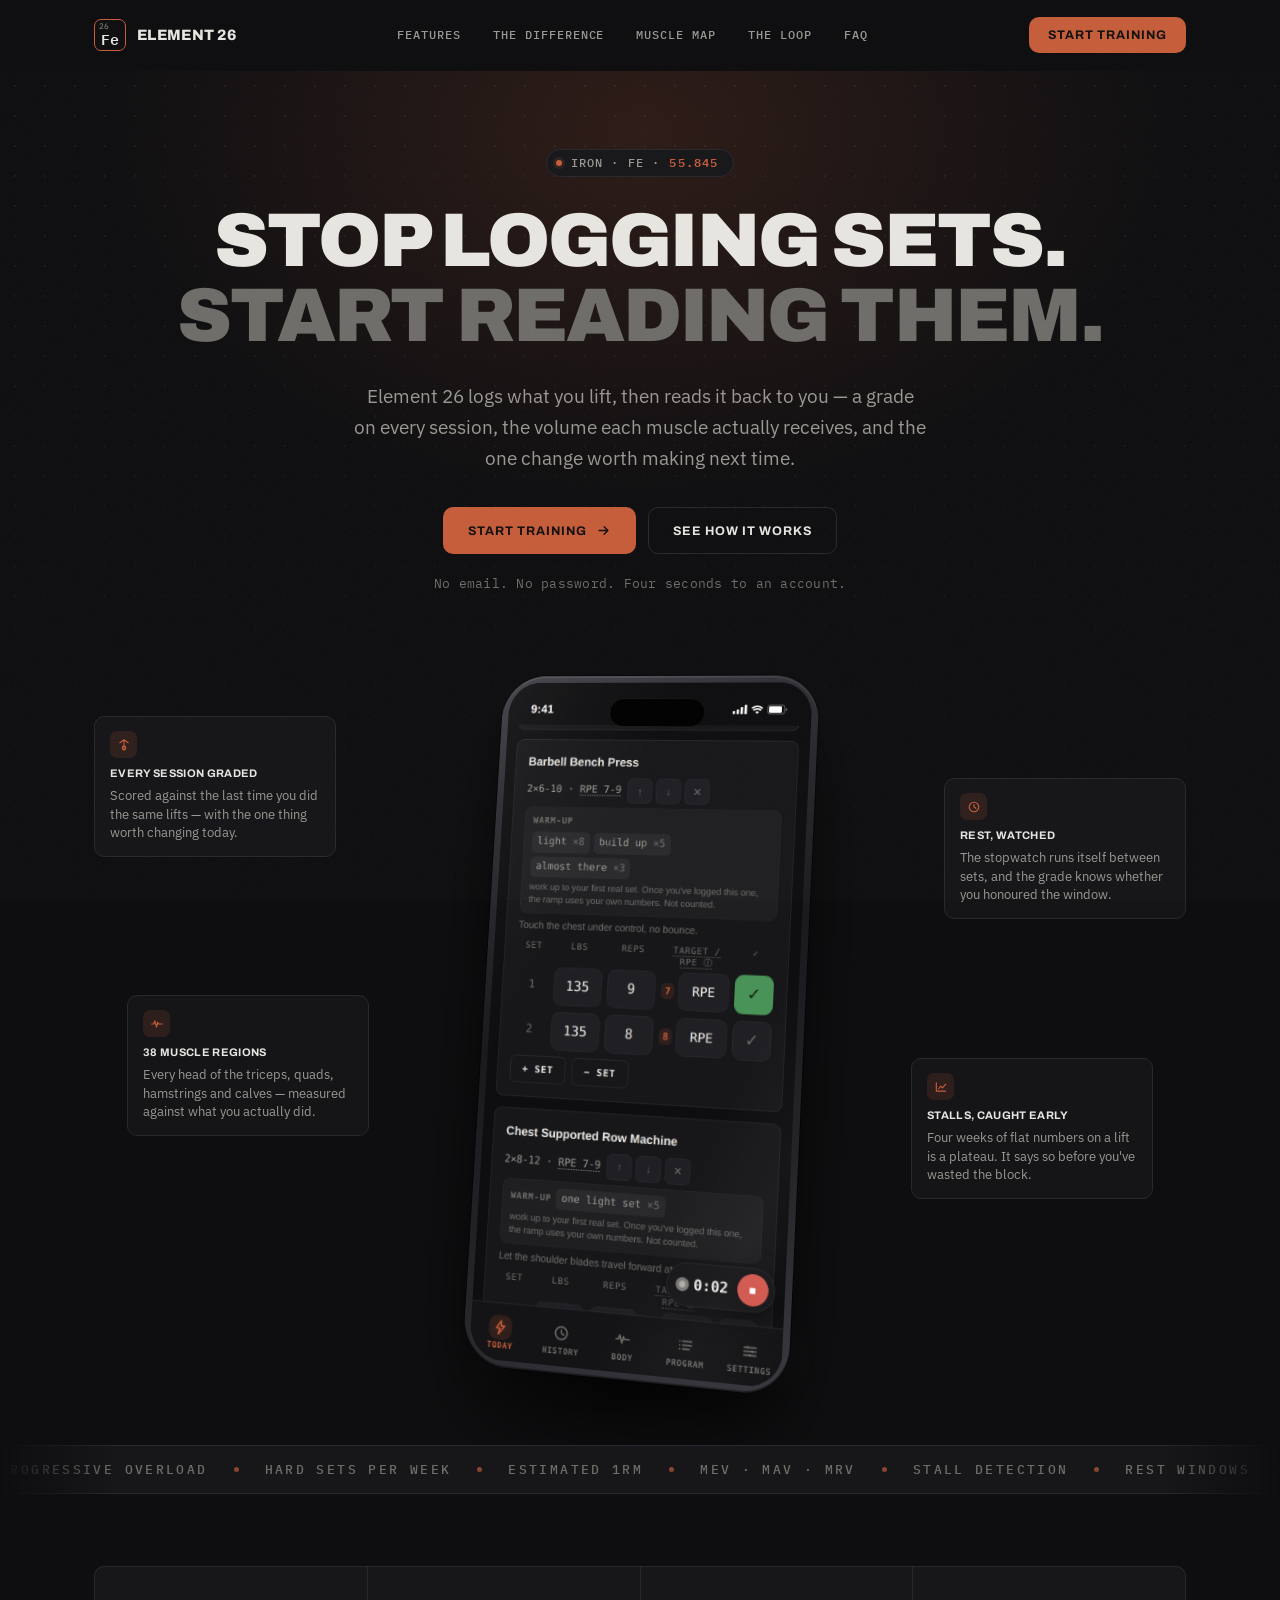
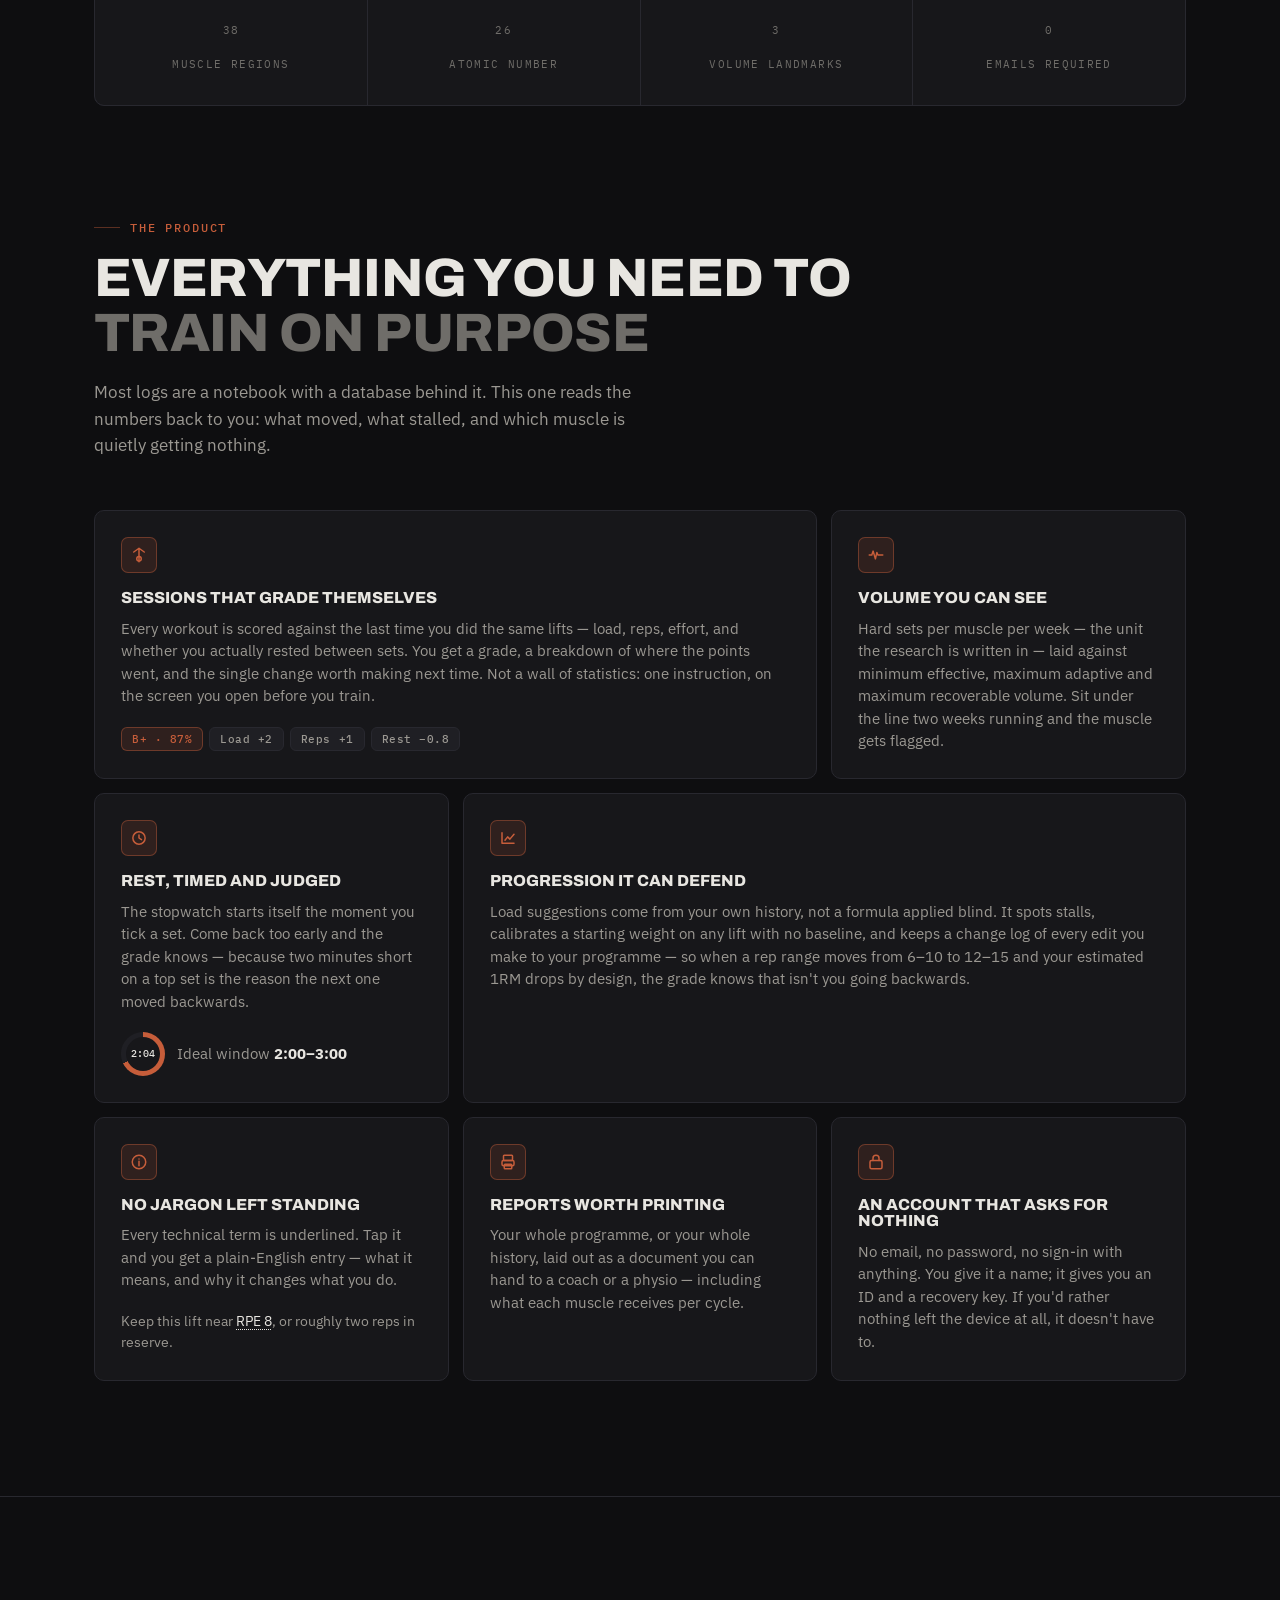
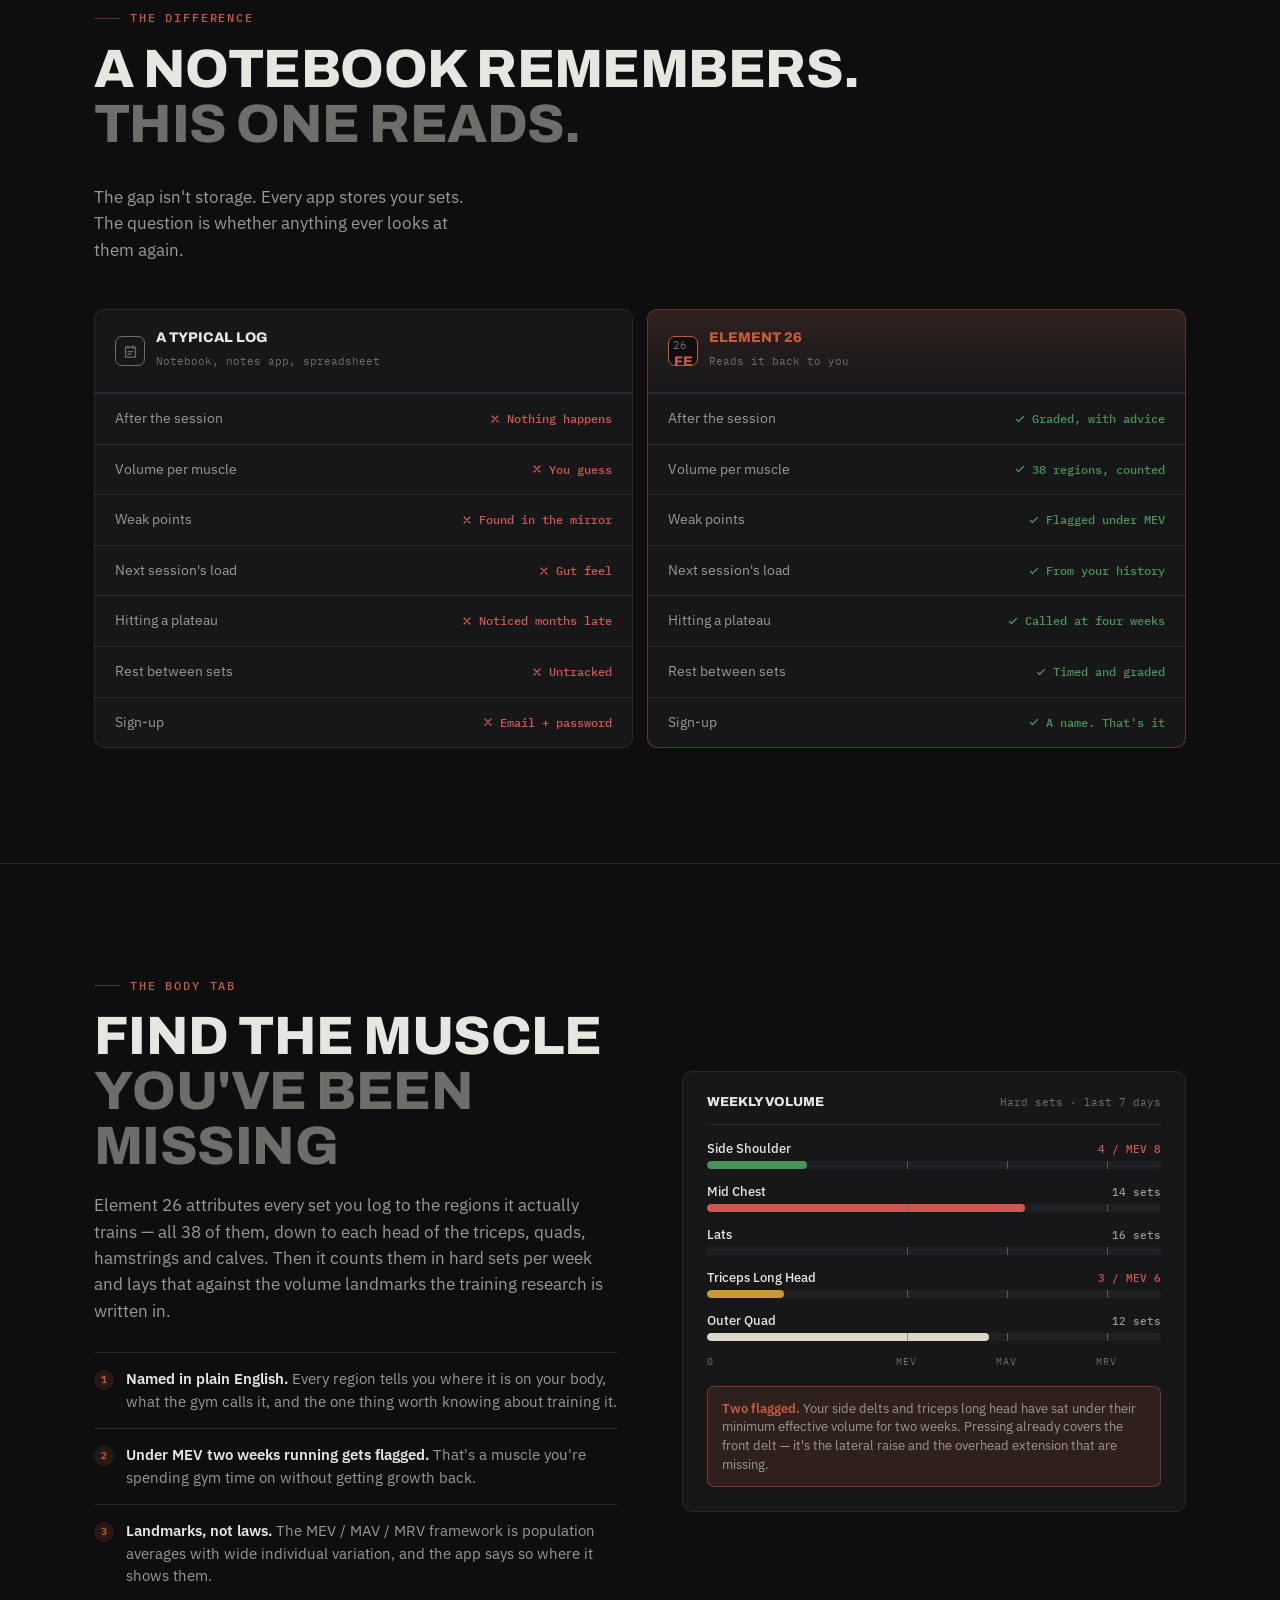
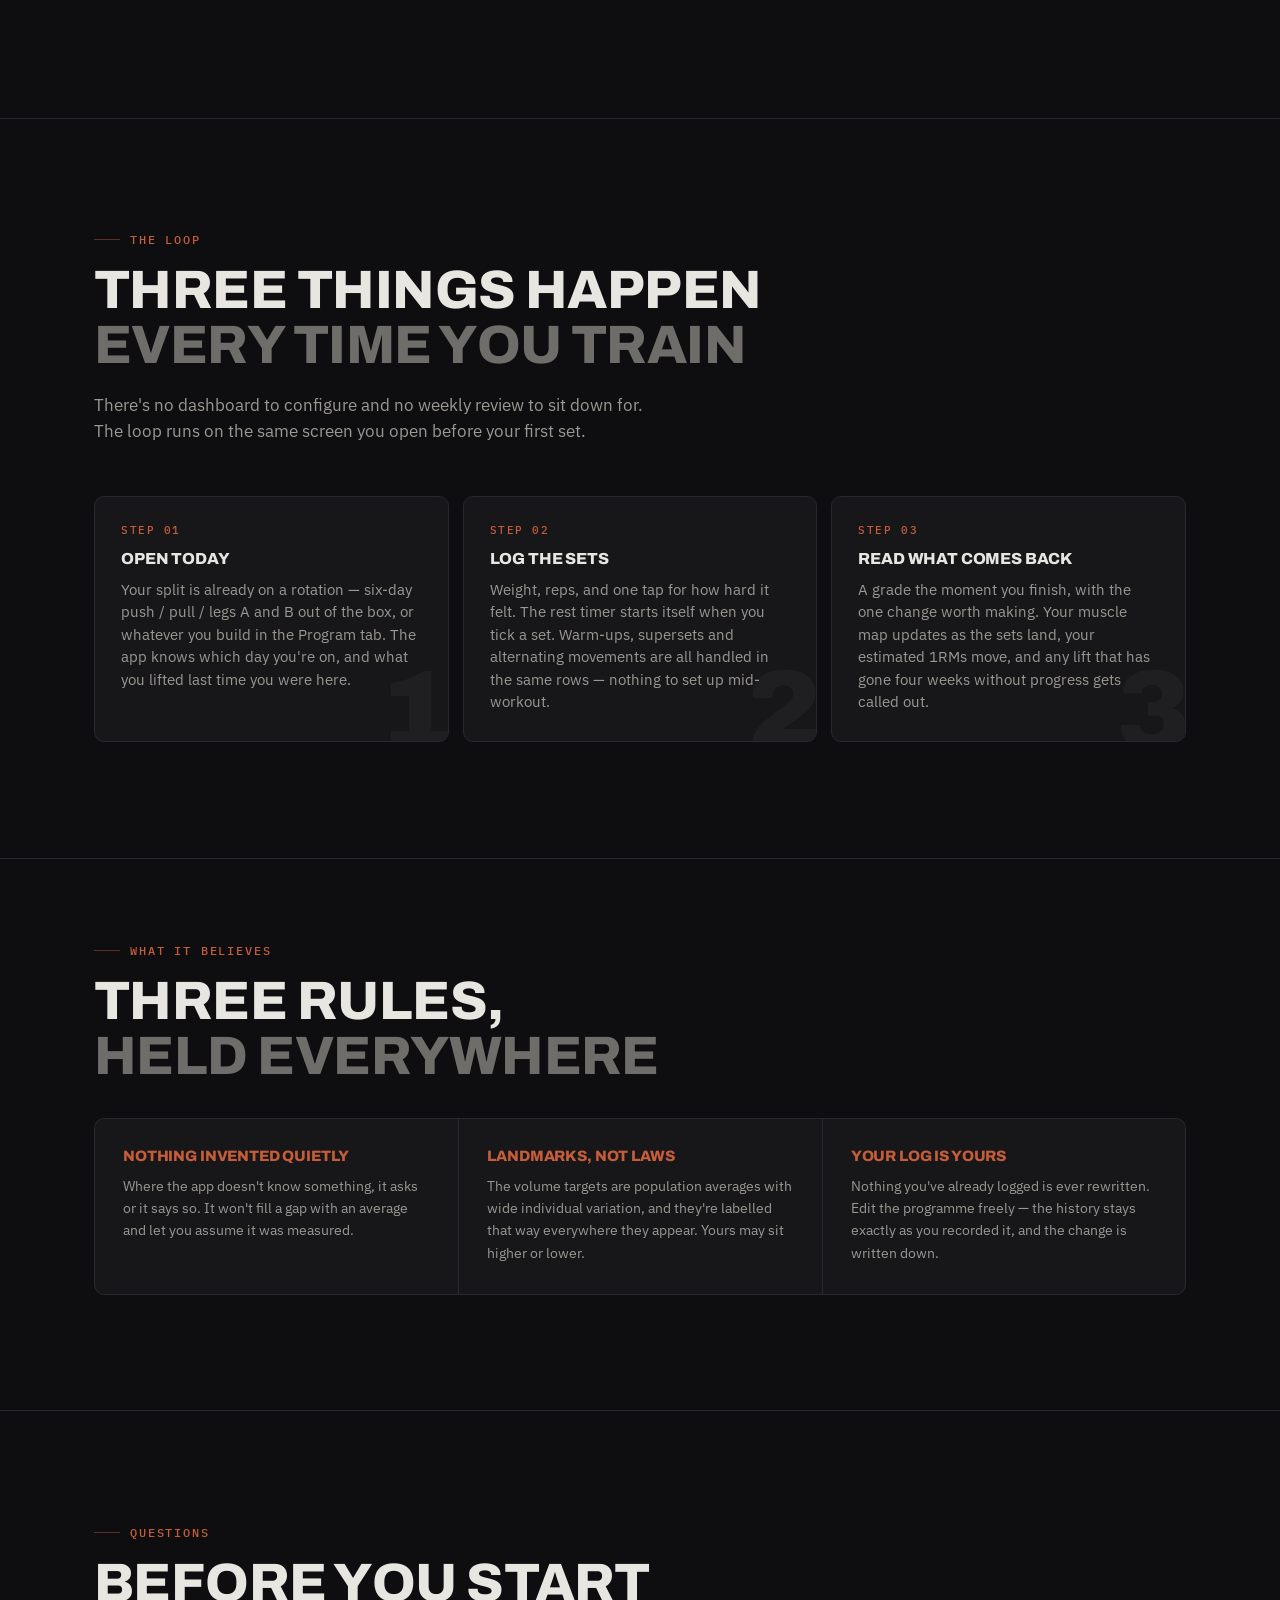
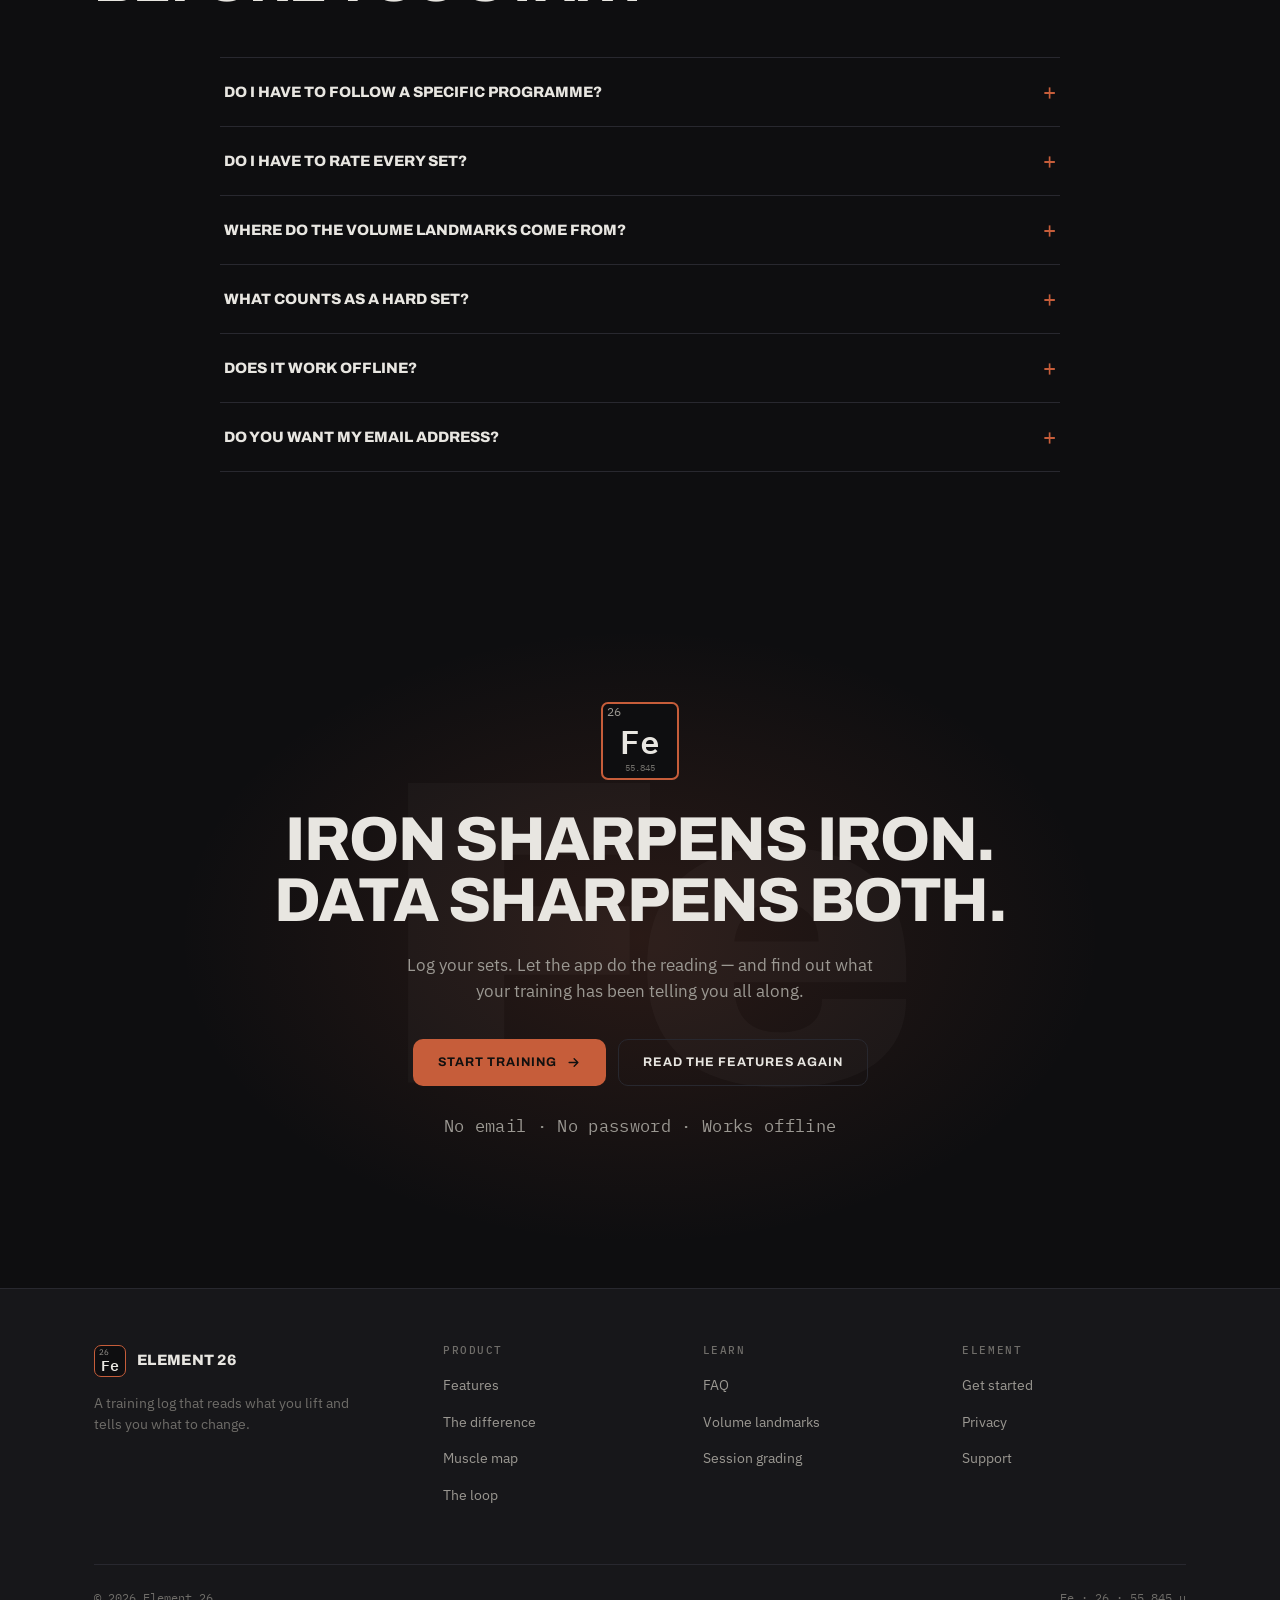
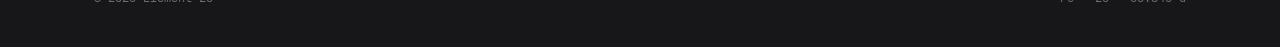
==== commit c89dc7f5: "Show the real app in a true-to-spec iPhone 15 frame The hero mockup was a hand-built approximation o" ====
--- a/index.html
+++ b/index.html
@@ -108,52 +108,19 @@
         </div>
       </div>
 
+      <span class="phone-shadow" aria-hidden="true"></span>
+
       <div class="phone">
-        <span class="notch" aria-hidden="true"></span>
+        <span class="btn-side btn-power" aria-hidden="true"></span>
+        <span class="btn-side btn-vol" aria-hidden="true"></span>
+        <span class="btn-side btn-vol2" aria-hidden="true"></span>
         <div class="screen">
-          <div class="statusbar">
-            <span>9:41</span>
-            <span class="bars" aria-hidden="true">
-              <i style="height:4px"></i><i style="height:6px"></i><i style="height:8px"></i><i style="height:10px"></i>
-            </span>
-          </div>
-
-          <div class="ph-hdr">
-            <h4>Element 26</h4>
-            <span class="date">Thu 14 Aug</span>
-          </div>
-
-          <div class="plates" aria-hidden="true">
-            <span class="plate done" style="background:var(--chest)">PA<span class="pcheck">✓</span></span>
-            <span class="plate done" style="background:var(--back)">LA<span class="pcheck">✓</span></span>
-            <span class="plate done" style="background:var(--legs)">GA<span class="pcheck">✓</span></span>
-            <span class="plate cur"  style="background:#d18049">PB</span>
-            <span class="plate"      style="background:#54aabd">LB</span>
-            <span class="plate"      style="background:#9aa681">GB</span>
-            <span class="plate rest">R</span>
-          </div>
-
-          <div class="ph-card">
-            <div class="ph-card-h"><b>Incline DB Press</b><i>3 × 8–12 · RPE 8</i></div>
-            <div class="set on"><span class="n">1</span><span class="v">65 lb</span><span class="v">11</span><span class="chk">✓</span></div>
-            <div class="set on"><span class="n">2</span><span class="v">65 lb</span><span class="v">10</span><span class="chk">✓</span></div>
-            <div class="set"><span class="n">3</span><span class="v">65 lb</span><span class="v">—</span><span class="chk">✓</span></div>
-          </div>
-
-          <div class="ph-card">
-            <div class="ph-card-h"><b>Cable Fly</b><i>3 × 12–15 · RPE 9</i></div>
-            <div class="set"><span class="n">1</span><span class="v">30 lb</span><span class="v">—</span><span class="chk">✓</span></div>
-            <div class="set"><span class="n">2</span><span class="v">30 lb</span><span class="v">—</span><span class="chk">✓</span></div>
-          </div>
-
-          <div class="ph-grade">
-            <span>Last Push B — rest ran short on your top sets.</span>
-            <b>B+</b>
-          </div>
-
-          <div class="ph-nav" aria-hidden="true">
-            <i class="on">Today</i><i>History</i><i>Body</i><i>Program</i><i>Settings</i>
-          </div>
+          <img class="app-shot"
+               src="assets/app-screen.png"
+               width="786" height="1704"
+               alt="Element 26 on iPhone: an Upper A session in progress, with warm-up ramp, a coaching cue, and the first working set of Barbell Bench Press logged at 135 lb for 9 reps."
+               loading="lazy" decoding="async">
+          <span class="island" aria-hidden="true"></span>
         </div>
       </div>
     </div>
--- a/assets/styles.css
+++ b/assets/styles.css
@@ -266,103 +266,102 @@
   opacity:0;animation:fadeUp .8s .58s cubic-bezier(.16,1,.3,1) forwards;
 }
 
-/* ---------- the phone --------------------------------------------------- */
+/* ---------- the phone ----------------------------------------------------
+   A flat rounded rectangle with a notch reads as an icon, not a photograph.
+   What sells "real phone" is the thing product photography always has: a
+   camera with actual depth (perspective + a held rotation), a bezel that
+   catches light on one edge and falls into shadow on the other, glass glare
+   crossing the screen at an angle, and a shadow that stays on the ground
+   plane instead of tilting along with the device. */
 .stage{
   position:relative;margin-top:clamp(46px,6vw,78px);
   display:flex;justify-content:center;align-items:flex-start;
   padding-bottom:clamp(40px,6vw,72px);
+  perspective:1800px;perspective-origin:50% 28%;
+}
+:root{
+  /* Shared so the resting pose and the reduced-motion fallback can't drift
+     apart into two different tilts. */
+  --tilt:rotateY(-15deg) rotateX(6deg) rotateZ(1.6deg);
 }
 .phone{
   position:relative;z-index:2;width:min(332px,80vw);flex:none;
-  border-radius:42px;padding:11px;
-  background:linear-gradient(160deg,#33333a,#141417 42%,#2b2b31);
-  box-shadow:0 44px 90px -22px rgba(0,0,0,.9),0 0 0 1px rgba(232,230,225,.07);
-  opacity:0;animation:phoneIn 1.1s .3s cubic-bezier(.16,1,.3,1) forwards;
-}
-@keyframes phoneIn{from{opacity:0;transform:translateY(46px) scale(.97)}to{opacity:1;transform:none}}
-.screen{position:relative;border-radius:32px;overflow:hidden;background:var(--bg);padding:14px 13px 8px}
-.notch{
-  position:absolute;top:9px;left:50%;transform:translateX(-50%);
-  width:96px;height:22px;border-radius:100px;background:#000;z-index:3;
-}
-.statusbar{
-  display:flex;justify-content:space-between;align-items:center;
-  font:500 10.5px/1 var(--mono);color:var(--dim);margin-bottom:16px;padding:0 4px;
-}
-.statusbar .bars{display:flex;gap:2.5px;align-items:flex-end}
-.statusbar .bars i{width:2.5px;background:var(--dim);border-radius:1px;display:block}
-
-.ph-hdr{display:flex;align-items:baseline;justify-content:space-between;margin:0 2px 13px}
-.ph-hdr h4{font-size:12px;letter-spacing:.04em}
-.ph-hdr .date{font:400 10.5px/1 var(--mono);color:var(--dim)}
-
-.plates{display:flex;gap:4px;justify-content:space-between;margin:0 2px 14px}
-.plate{
-  flex:1;aspect-ratio:1;max-width:34px;border-radius:50%;
-  display:grid;place-items:center;position:relative;
-  font:700 10px/1 var(--mono);color:var(--bg);opacity:.34;
-  box-shadow:inset 0 0 0 3px rgba(0,0,0,.28),inset 0 0 0 8px rgba(255,255,255,.06);
-}
-.plate.done{opacity:.85}
-.plate.cur{opacity:1}
-.plate.cur::after{
-  content:"";position:absolute;inset:-5px;border-radius:50%;
-  border:2px solid rgba(255,255,255,.55);animation:ringPulse 1.7s ease-out infinite;
-}
-@keyframes ringPulse{0%{transform:scale(.8);opacity:.9}75%,100%{transform:scale(1.3);opacity:0}}
-.plate.rest{
-  background:var(--card2);color:var(--dim);opacity:1;
-  box-shadow:none;border:1.5px dashed var(--faint);
-}
-.pcheck{
-  position:absolute;top:-3px;right:-3px;width:14px;height:14px;border-radius:50%;
-  background:var(--ok);color:#0d1a10;font:700 9px/1 var(--sans);
-  display:grid;place-items:center;box-shadow:0 0 0 1.5px var(--bg);
-}
-
-.ph-card{
-  background:var(--card);border:1px solid var(--line);border-radius:var(--r);
-  padding:11px 12px;margin-bottom:9px;
-}
-.ph-card-h{display:flex;justify-content:space-between;align-items:center;gap:8px;margin-bottom:9px}
-.ph-card-h b{font:700 10.5px/1 var(--disp);letter-spacing:.02em;text-transform:uppercase}
-.ph-card-h i{font:400 9.5px/1 var(--mono);color:var(--faint);font-style:normal}
-
-.set{
-  display:grid;grid-template-columns:14px 1fr 1fr 22px;gap:7px;align-items:center;
-  padding:6px 0;border-top:1px solid var(--line);
-}
-.set:first-of-type{border-top:0}
-.set .n{font:400 9.5px/1 var(--mono);color:var(--faint)}
-.set .v{
-  background:var(--card2);border:1px solid var(--line);border-radius:6px;
-  padding:5px 0;text-align:center;font:500 11px/1 var(--mono);color:var(--text);
-}
-.set .chk{
-  width:19px;height:19px;border-radius:6px;border:1.5px solid var(--line);
-  display:grid;place-items:center;font-size:10px;color:transparent;
-}
-.set.on .chk{background:var(--ok);border-color:var(--ok);color:#0d1a10}
-.set.on .v{color:var(--dim)}
-
-.ph-grade{
-  display:flex;align-items:center;justify-content:space-between;gap:10px;
-  padding:10px 12px;border-radius:var(--r);
-  border:1px solid var(--acc-line);
-  background:linear-gradient(180deg,var(--acc-soft),transparent);
-}
-.ph-grade span{font:400 10px/1.4 var(--sans);color:var(--dim);max-width:19ch}
-.ph-grade b{font:900 24px/1 var(--disp);color:var(--acc)}
-
-.ph-nav{
-  display:flex;justify-content:space-between;padding:9px 6px 4px;
-  border-top:1px solid var(--line);margin-top:11px;
-}
-.ph-nav i{
-  font-style:normal;font:500 8.5px/1 var(--mono);letter-spacing:.05em;
-  text-transform:uppercase;color:var(--faint);
-}
-.ph-nav i.on{color:var(--acc)}
+  /* Thin, uniform bezel — the iPhone 15's edge is a few points on every side,
+     not the thick frame a generic phone illustration uses. */
+  border-radius:46px;padding:7px;
+  transform:var(--tilt);transform-origin:50% 50%;
+  /* Three metal tones instead of one: a lit facet along the top-left edge,
+     the body colour through the middle, a darker facet bottom-right — the
+     same trick a rendered product shot uses to read as a bevelled edge. */
+  background:
+    linear-gradient(155deg,#48484f 0%,#313138 16%,#1a1a1e 46%,#242429 74%,#3a3a41 100%);
+  box-shadow:
+    0 2px 0 rgba(255,255,255,.09) inset,          /* top rim catching light */
+    0 -1.5px 0 rgba(0,0,0,.5) inset,               /* bottom rim in shadow */
+    0 0 0 1px rgba(0,0,0,.6),
+    0 30px 60px -18px rgba(0,0,0,.75),             /* close contact shadow */
+    0 70px 120px -30px rgba(0,0,0,.6);             /* long cast shadow */
+  opacity:0;animation:phoneIn 1.15s .3s cubic-bezier(.16,1,.3,1) forwards;
+}
+@keyframes phoneIn{
+  from{opacity:0;transform:var(--tilt) translateY(50px) scale(.96)}
+  to{opacity:1;transform:var(--tilt)}
+}
+/* The contact shadow lives on the ground plane, not on the phone, so it does
+   not rotate into the same perspective — a real dropped shadow stays flat
+   under a tilted object instead of tilting with it.
+
+   A pure-black shadow is invisible against a background that is already
+   near-black — there's nothing darker to fall to. So this is two layers: a
+   faint lightened halo standing in for a lit floor, with the shadow itself
+   pooling inside that halo. The darkening only reads because the ground
+   around it was lightened first. */
+.phone-shadow{
+  position:absolute;left:50%;bottom:clamp(24px,5vw,50px);
+  width:min(340px,76vw);height:80px;transform:translateX(-50%);
+  background:
+    radial-gradient(ellipse 46% 100% at center,rgba(0,0,0,.65),transparent 72%),
+    radial-gradient(ellipse 88% 100% at center,rgba(232,230,225,.05),transparent 76%);
+  filter:blur(9px);z-index:1;opacity:0;
+  animation:shadowIn 1.15s .5s cubic-bezier(.16,1,.3,1) forwards;
+}
+/* The thin bright line a real surface throws right where a glossy object
+   touches it — the detail that reads as "resting on something" rather than
+   "shadow floating near something". */
+.phone-shadow::after{
+  content:"";position:absolute;left:14%;right:14%;top:2px;height:1px;
+  background:linear-gradient(90deg,transparent,rgba(232,230,225,.22),transparent);
+}
+@keyframes shadowIn{from{opacity:0;transform:translateX(-50%) scaleX(.7)}to{opacity:1;transform:translateX(-50%) scaleX(1)}}
+
+/* The screen. Aspect ratio is the iPhone 15's real 393 x 852 pt, so the
+   screenshot sits in it at exactly the proportions it was captured at —
+   any other ratio would letterbox or crop the app's own layout. */
+.screen{
+  position:relative;border-radius:34px;overflow:hidden;background:#000;
+  aspect-ratio:393/852;
+}
+.app-shot{
+  display:block;width:100%;height:100%;object-fit:cover;object-position:top center;
+}
+/* Glass glare: a soft diagonal band of light crossing the display, as if a
+   studio light were catching its coating. Above the screenshot, below the
+   Dynamic Island, and never interactive. */
+.screen::before{
+  content:"";position:absolute;inset:0;z-index:2;pointer-events:none;
+  background:linear-gradient(115deg,
+    rgba(255,255,255,.055) 0%,rgba(255,255,255,.018) 15%,
+    transparent 30%,transparent 70%,
+    rgba(255,255,255,.03) 84%,transparent 100%);
+  mix-blend-mode:screen;
+}
+/* The iPhone 15 has a Dynamic Island, not a notch — a free-floating pill
+   inset from the top edge rather than a cut-out hanging off it. */
+.island{
+  position:absolute;top:2.4%;left:50%;transform:translateX(-50%);
+  width:31%;aspect-ratio:125/36;border-radius:100px;z-index:3;
+  background:#000;box-shadow:0 0 0 .5px rgba(255,255,255,.05);
+}
 
 /* the floating annotation cards */
 .float{
@@ -404,6 +403,11 @@
     display:grid;gap:10px;width:100%;max-width:560px;margin-top:26px;
     grid-template-columns:repeat(auto-fit,minmax(224px,1fr));
   }
+  /* The 3D tilt reads as depth when the phone has room to sit at an angle
+     beside its annotations. Stacked single-column, that same tilt just looks
+     like a crooked screenshot, so it settles flat once the layout stacks. */
+  :root{--tilt:none}
+  .phone-shadow{width:min(240px,64vw);height:38px}
 }
 @media (min-width:941px){.stage .floats{display:contents}}
 
@@ -708,7 +712,11 @@
     animation-duration:.001ms!important;animation-iteration-count:1!important;
     transition-duration:.001ms!important;
   }
-  .line>span,.hero p.lede,.hero-btns,.hero-note,.phone,.float{opacity:1;transform:none}
+  .line>span,.hero p.lede,.hero-btns,.hero-note,.float{opacity:1;transform:none}
+  /* The phone's tilt is a held pose, not motion — only the slide-and-fade
+     entrance is what reduced motion asks to skip, so this keeps the pose
+     rather than flattening the device. */
+  .phone{opacity:1;transform:var(--tilt)}
   .rv{opacity:1;transform:none}
   .mq-track{animation:none}
 }
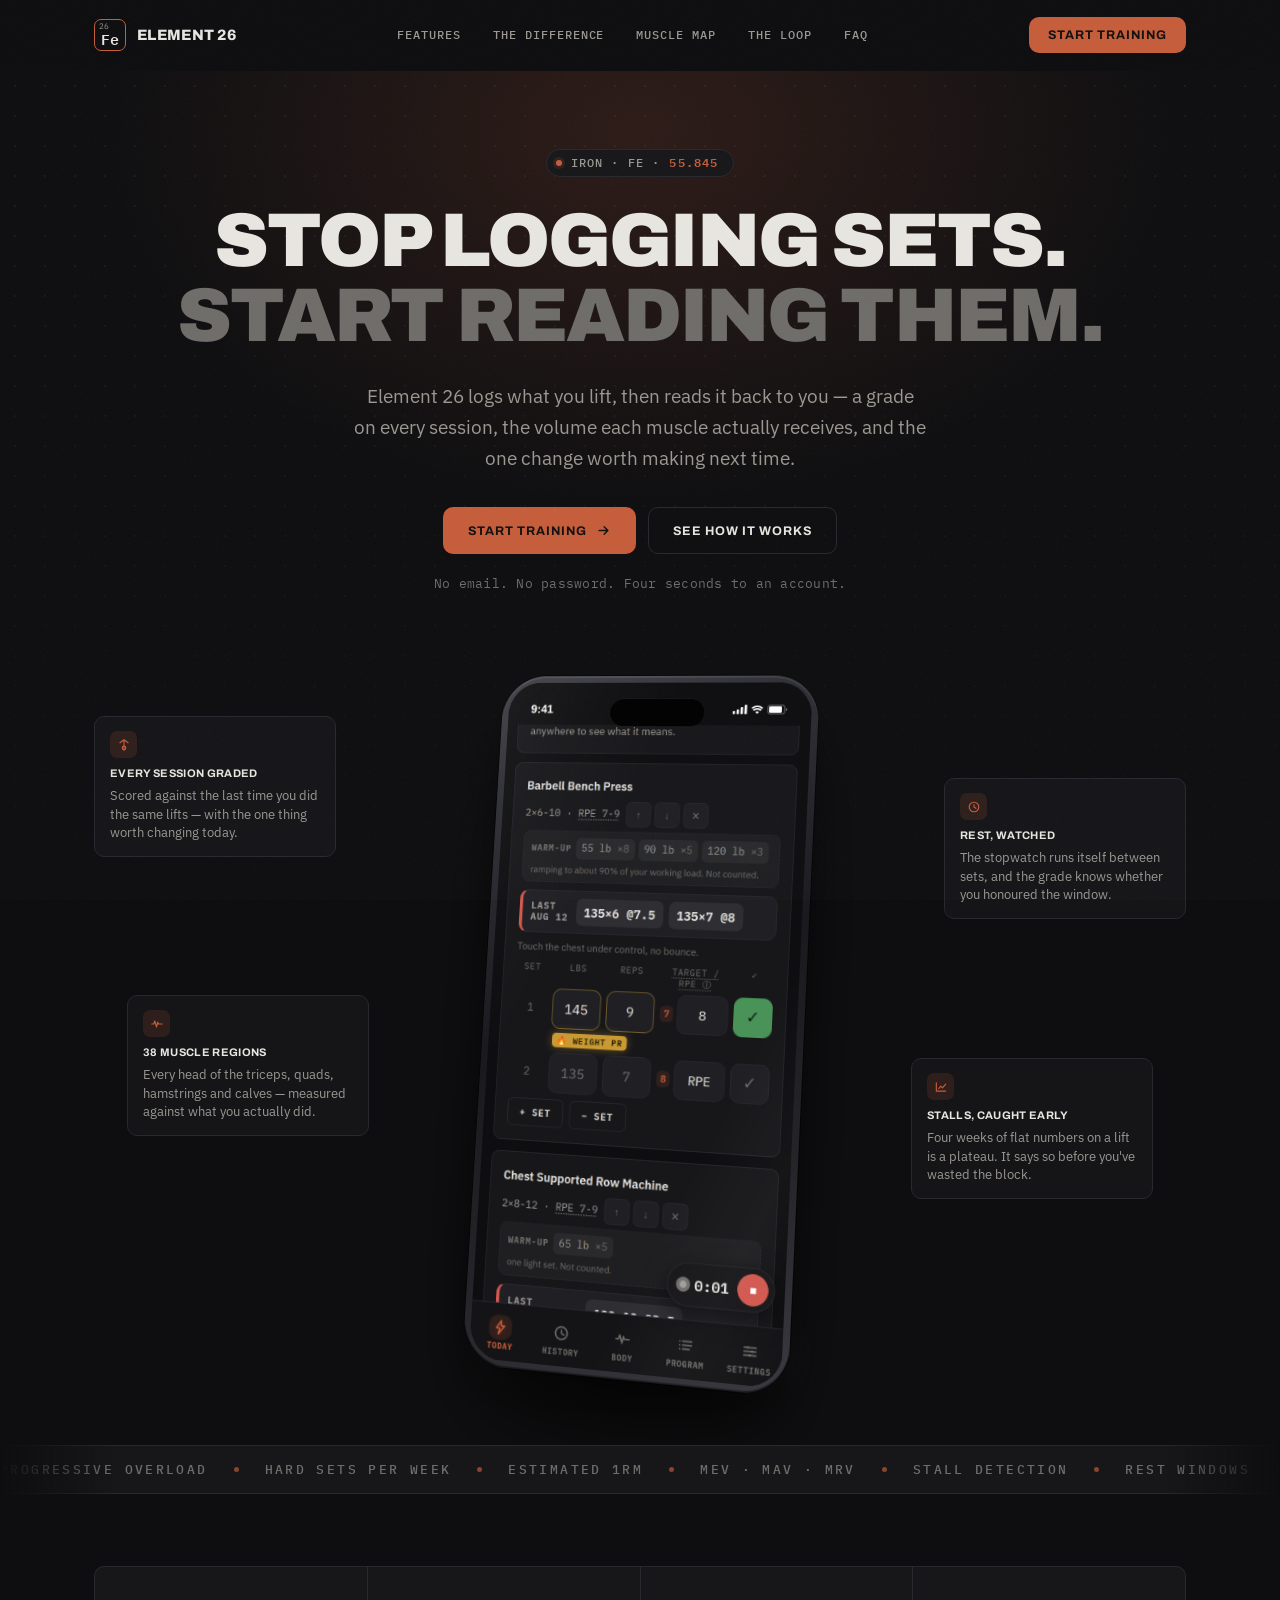
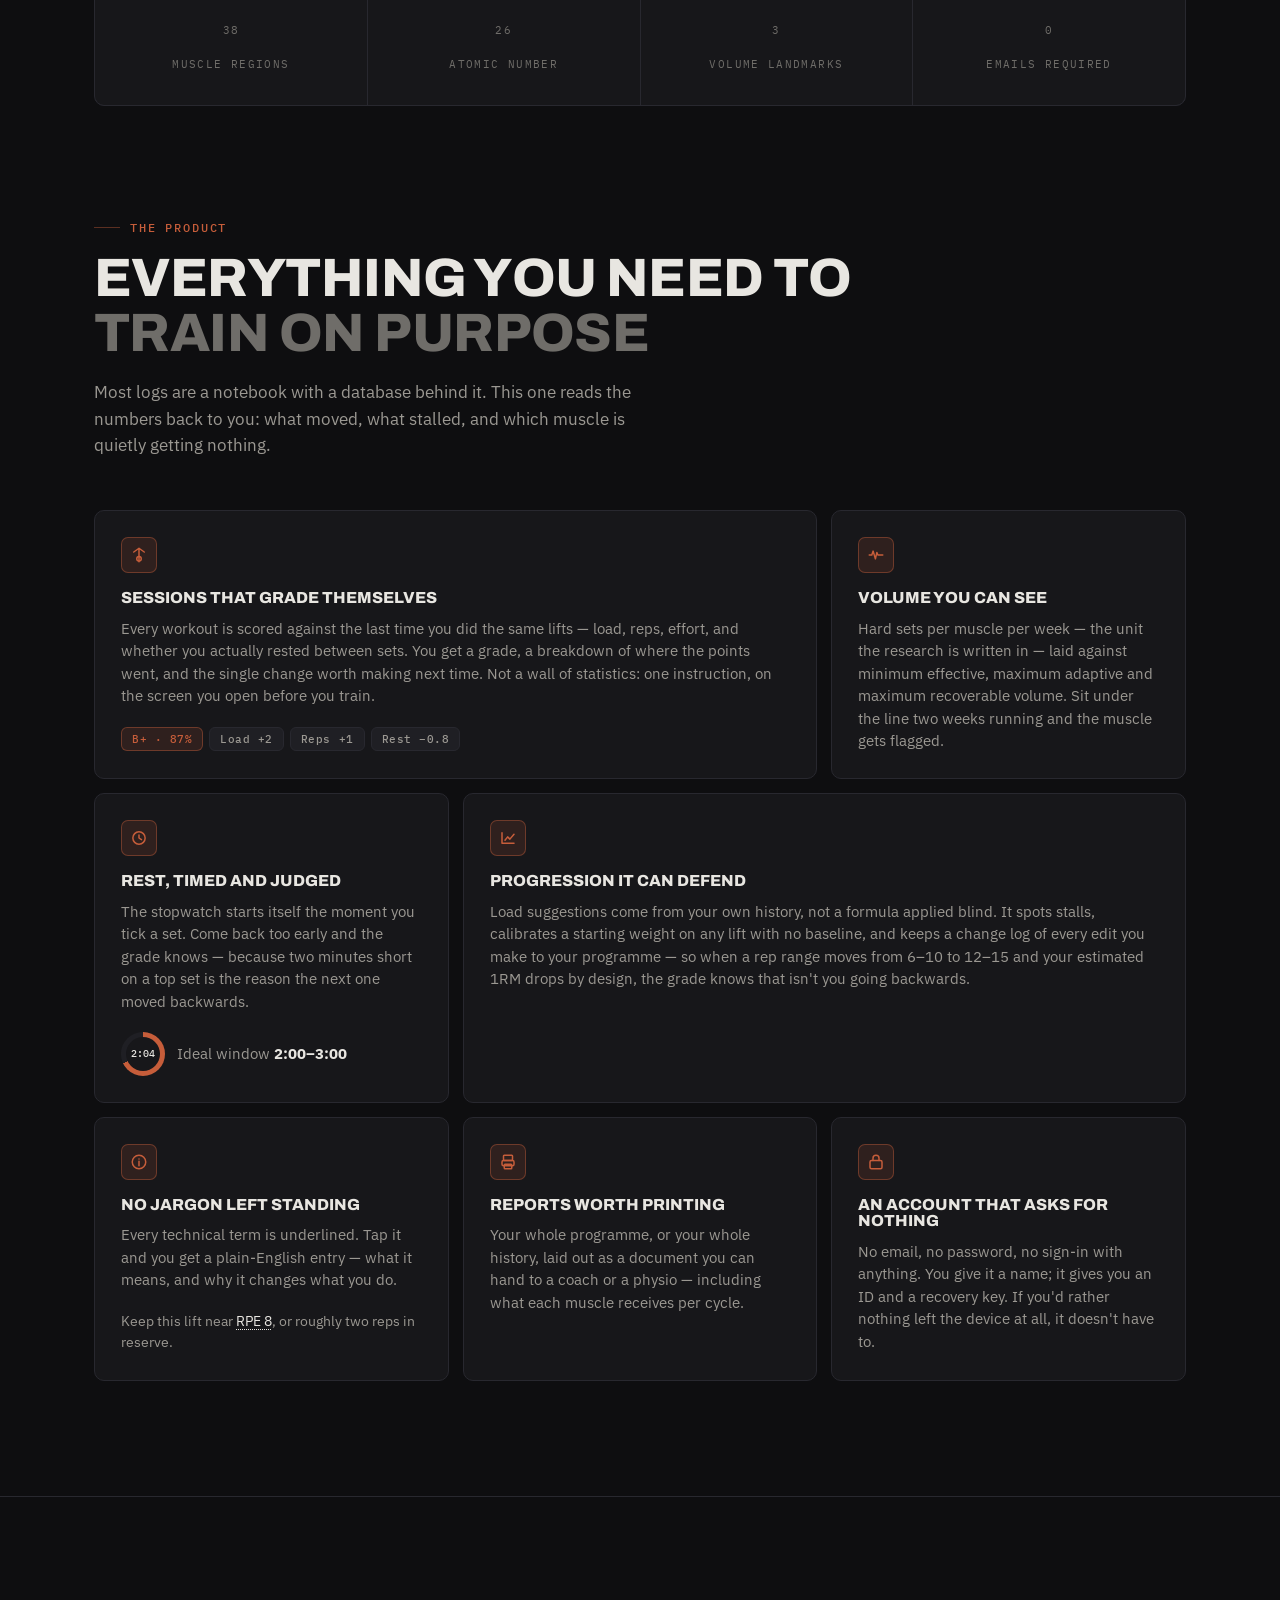
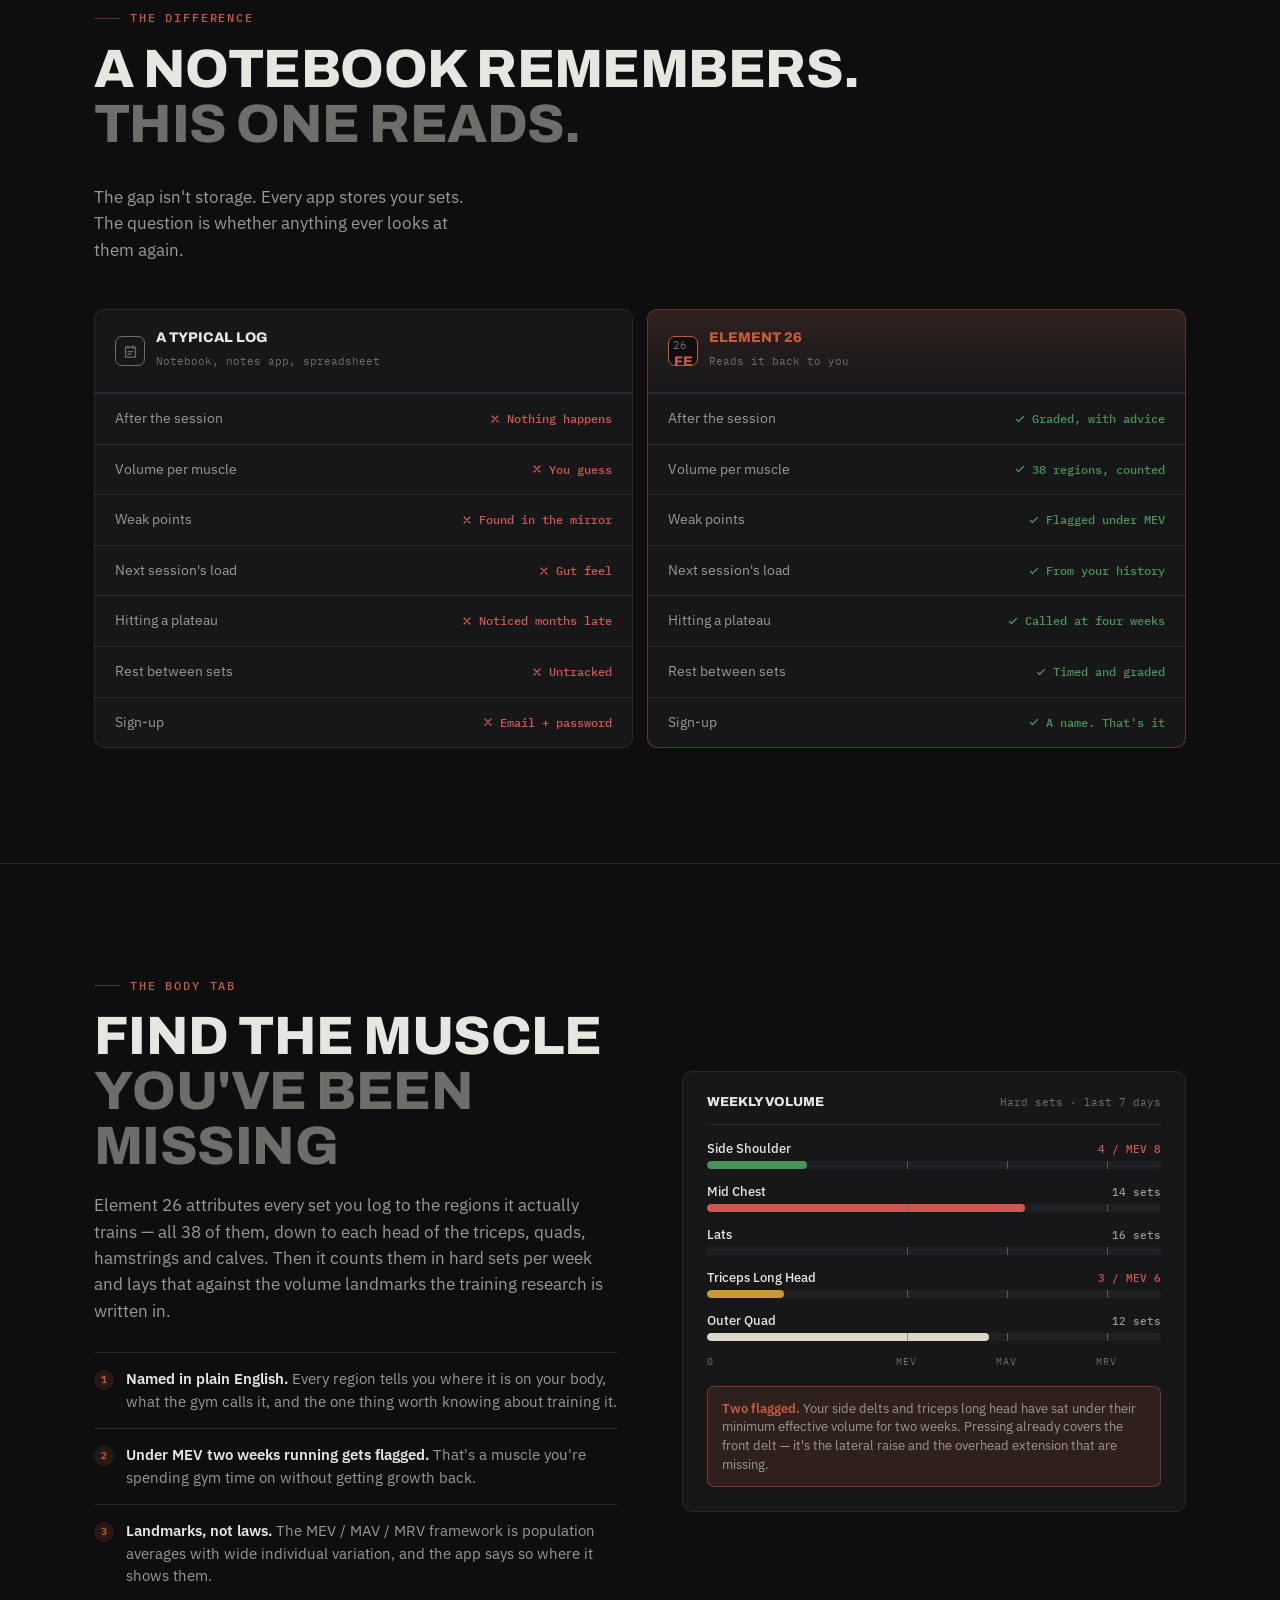
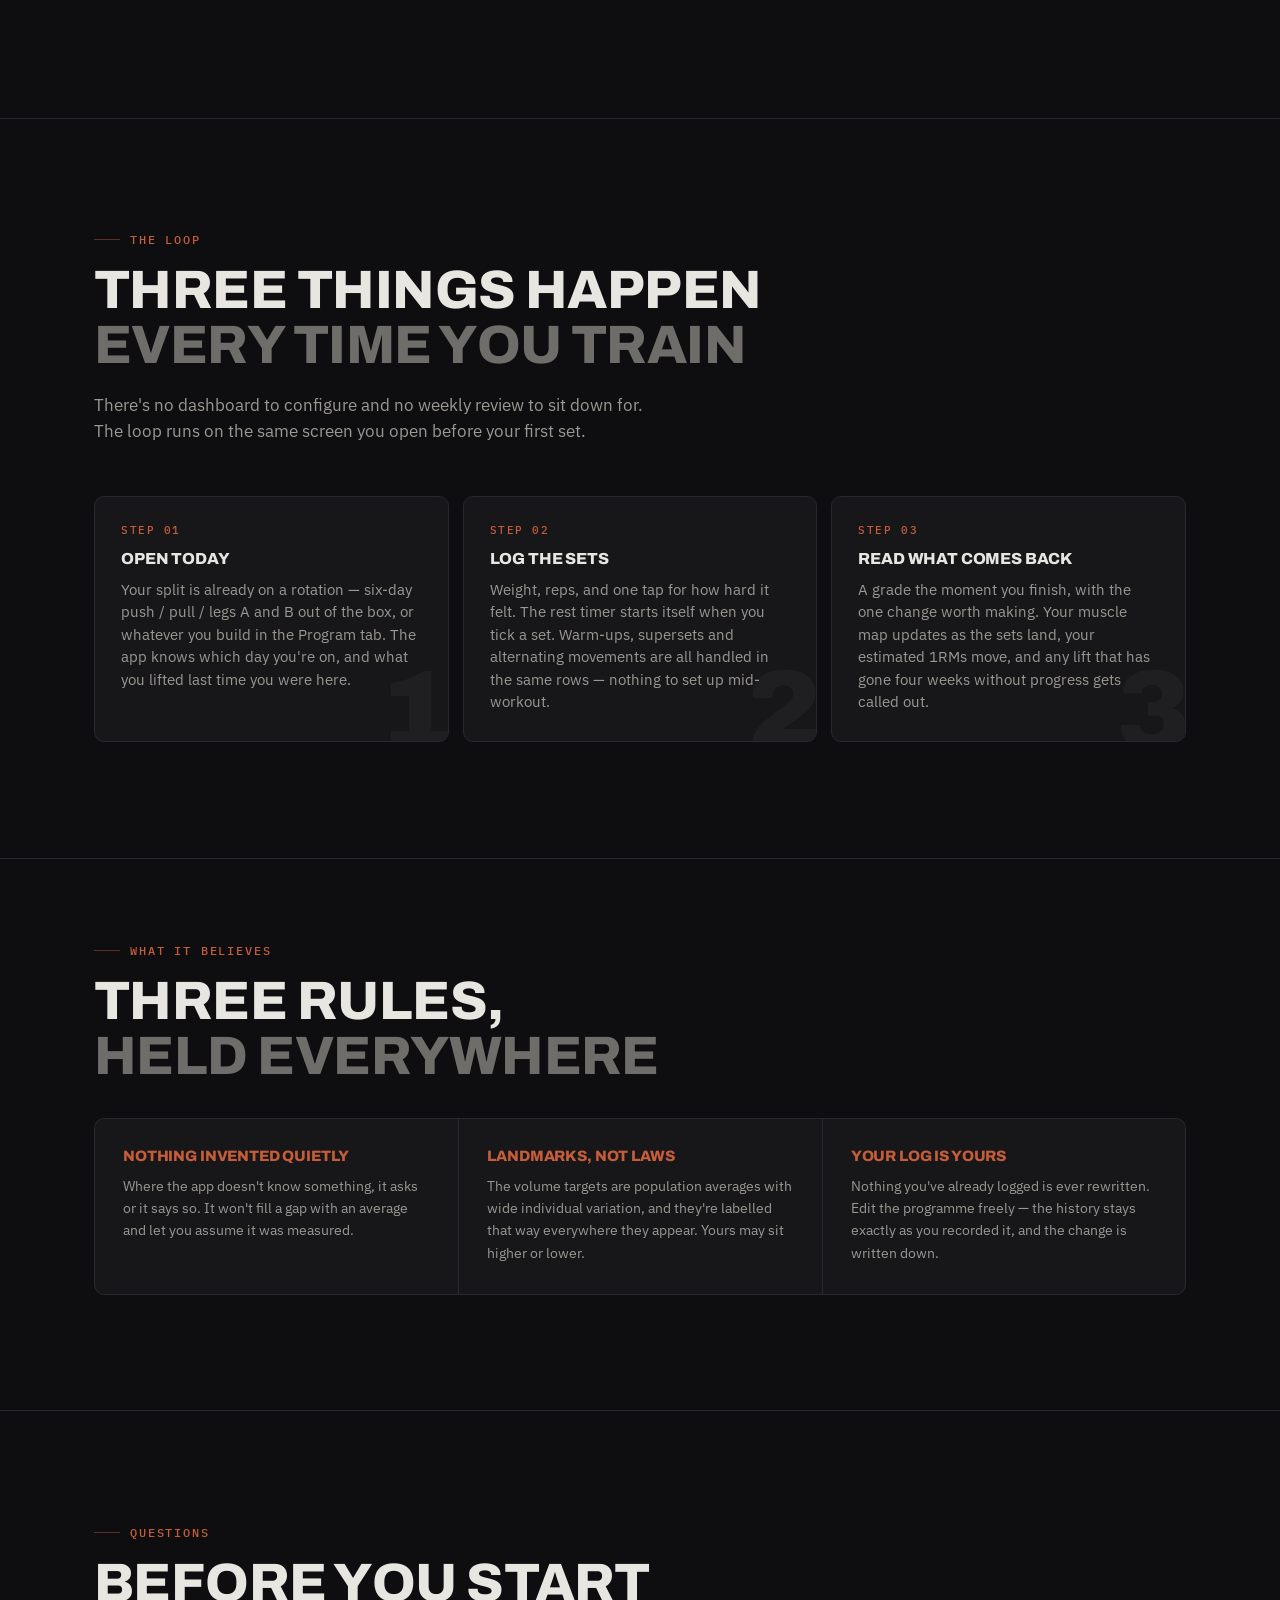
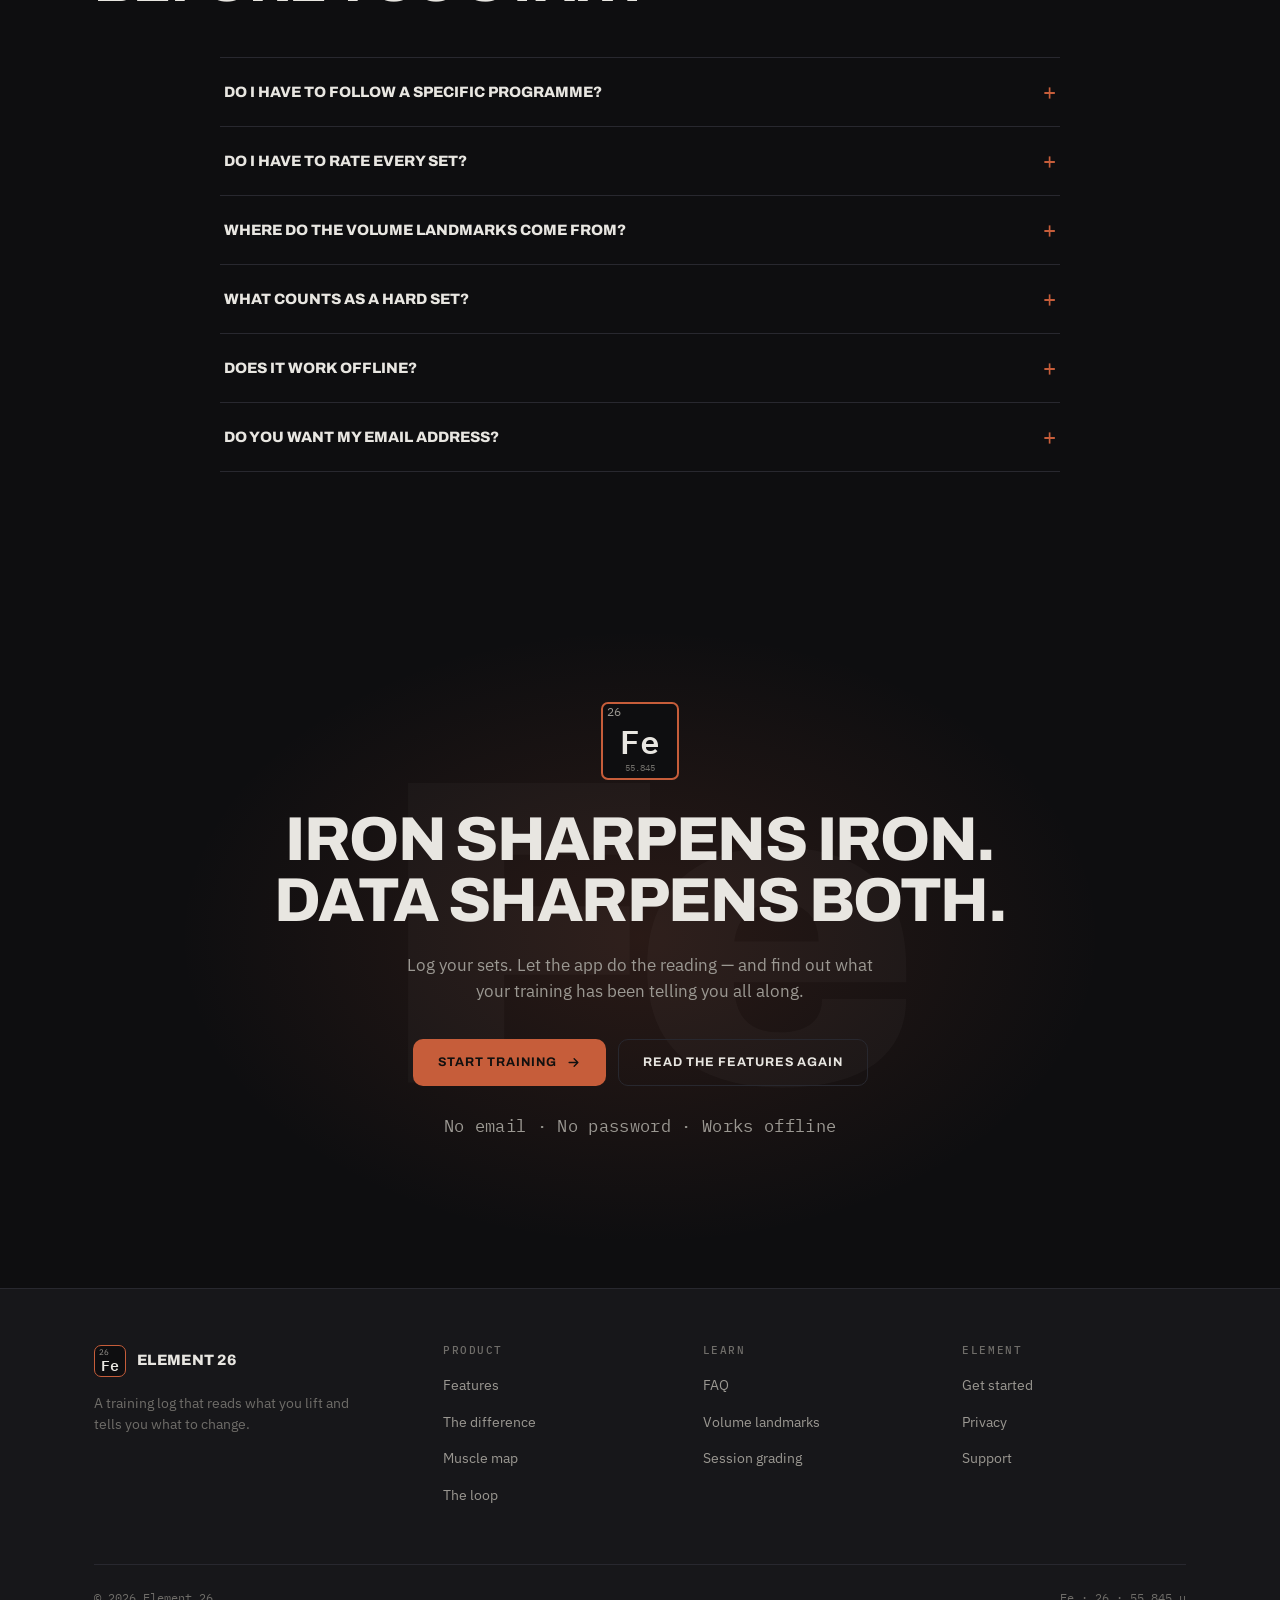
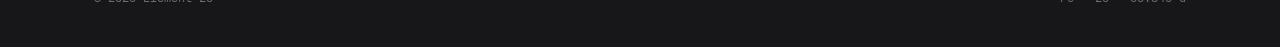
==== commit a1fa003a: "Fix webfont fallback in captures; add app screenshot set Every screenshot was rendered without the a" ====
--- a/index.html
+++ b/index.html
@@ -118,7 +118,7 @@
           <img class="app-shot"
                src="assets/app-screen.png"
                width="786" height="1704"
-               alt="Element 26 on iPhone: an Upper A session in progress, with warm-up ramp, a coaching cue, and the first working set of Barbell Bench Press logged at 135 lb for 9 reps."
+               alt="Element 26 on iPhone: an Upper A session in progress. Barbell Bench Press shows a generated warm-up ramp, what the same lift did on Aug 12, and a first working set logged at 145 lb for 9 reps, flagged as a weight PR."
                loading="lazy" decoding="async">
           <span class="island" aria-hidden="true"></span>
         </div>
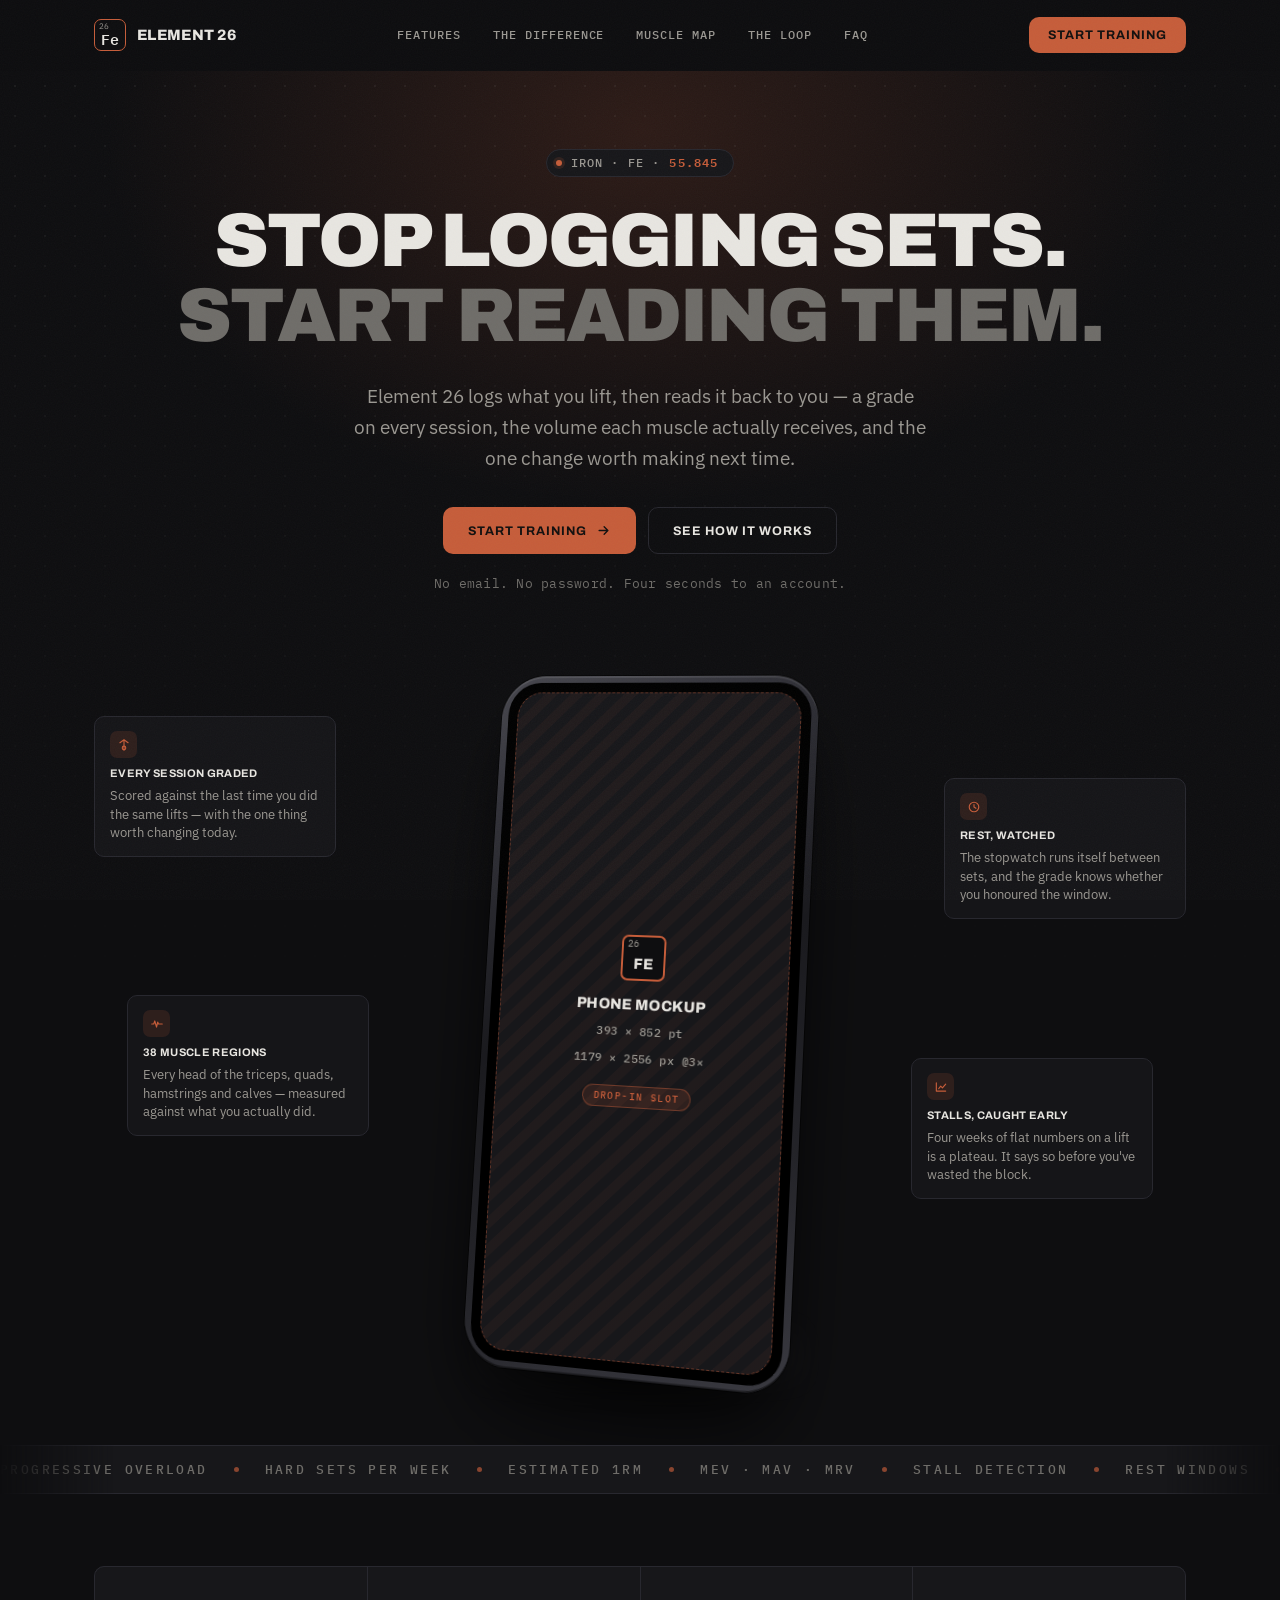
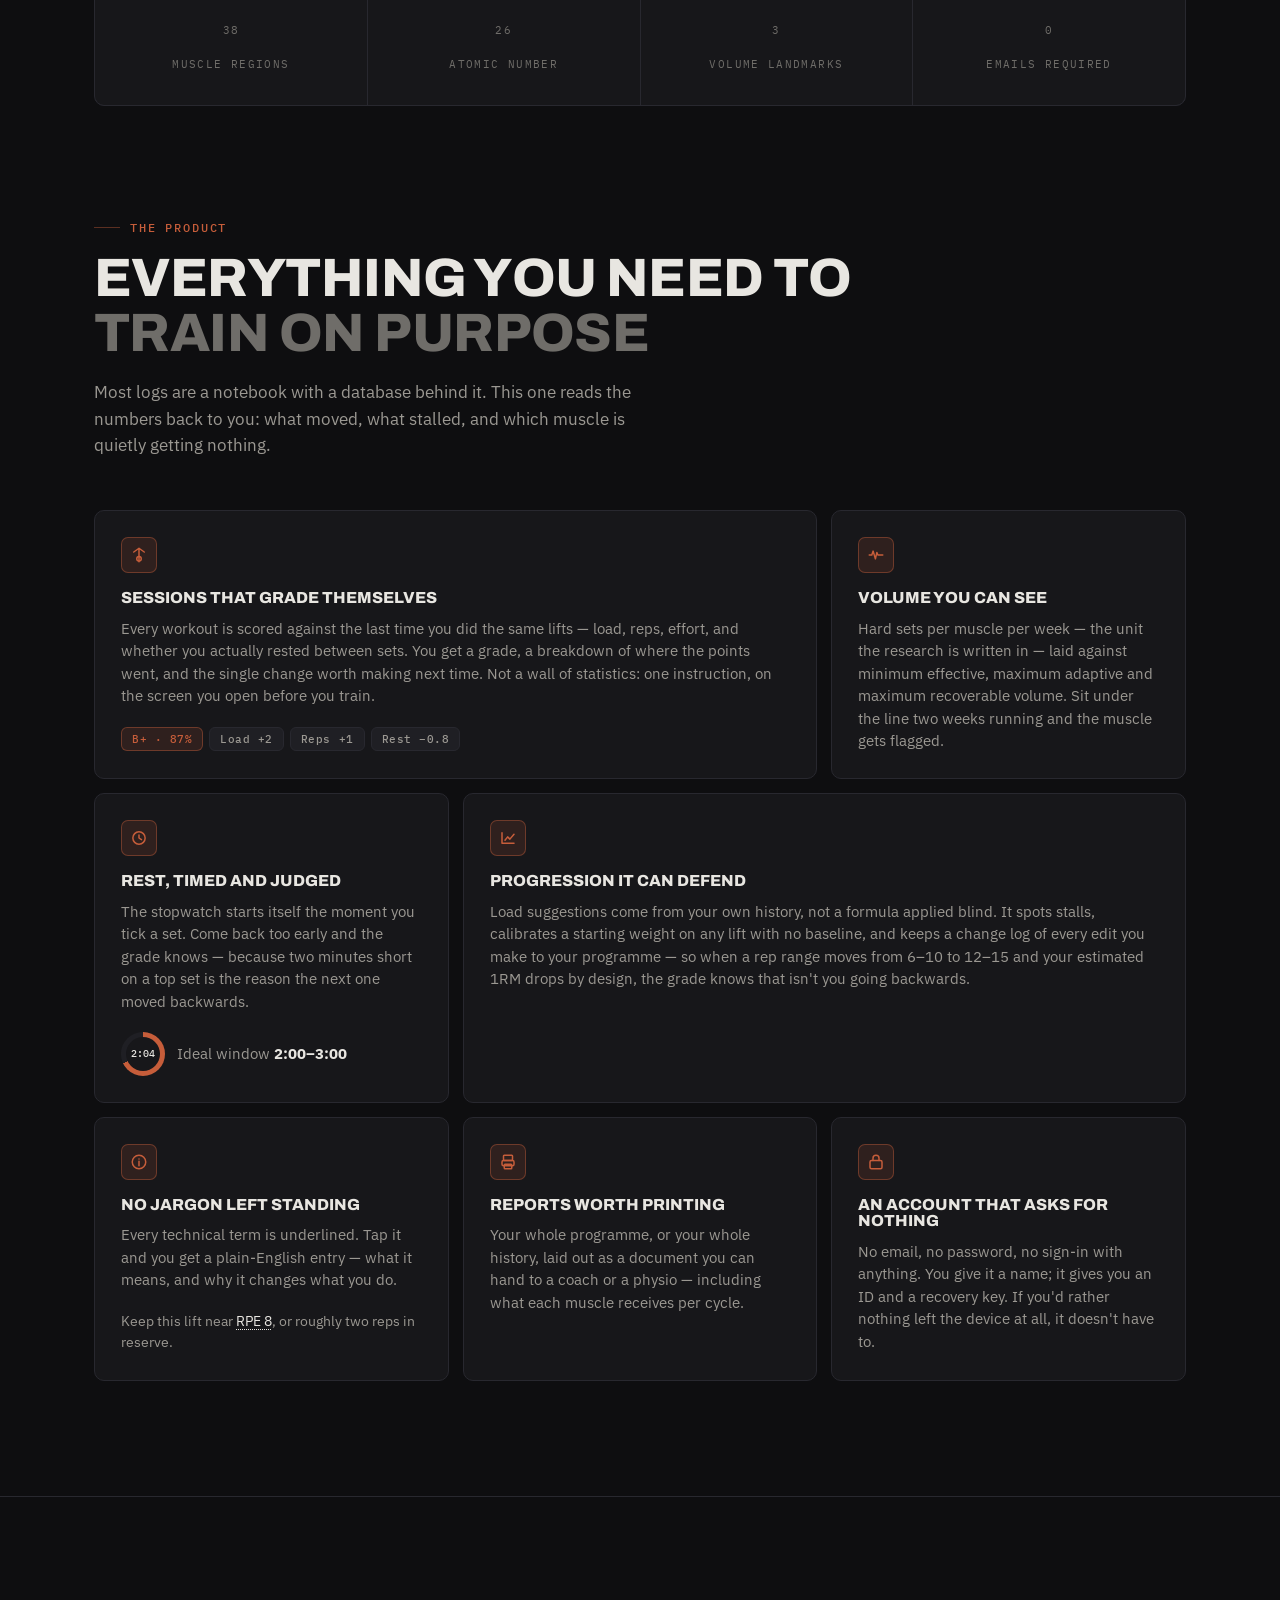
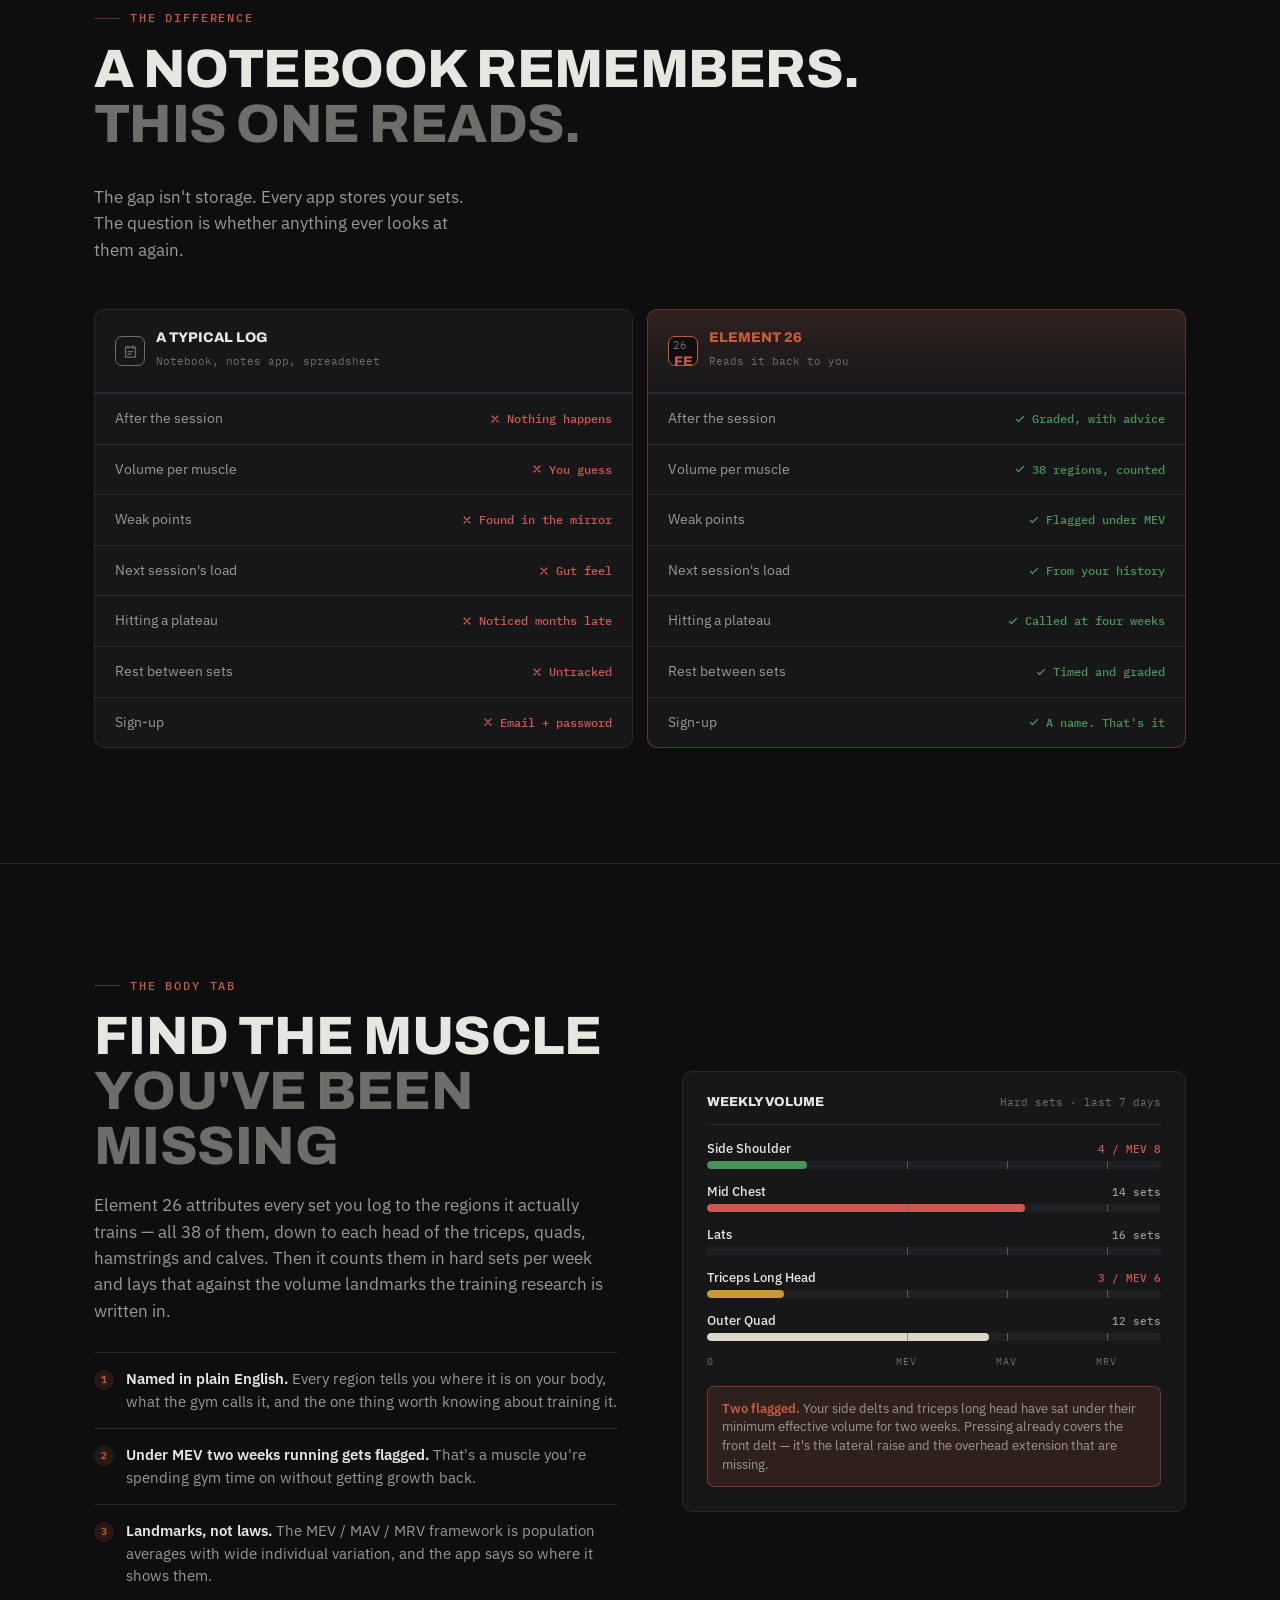
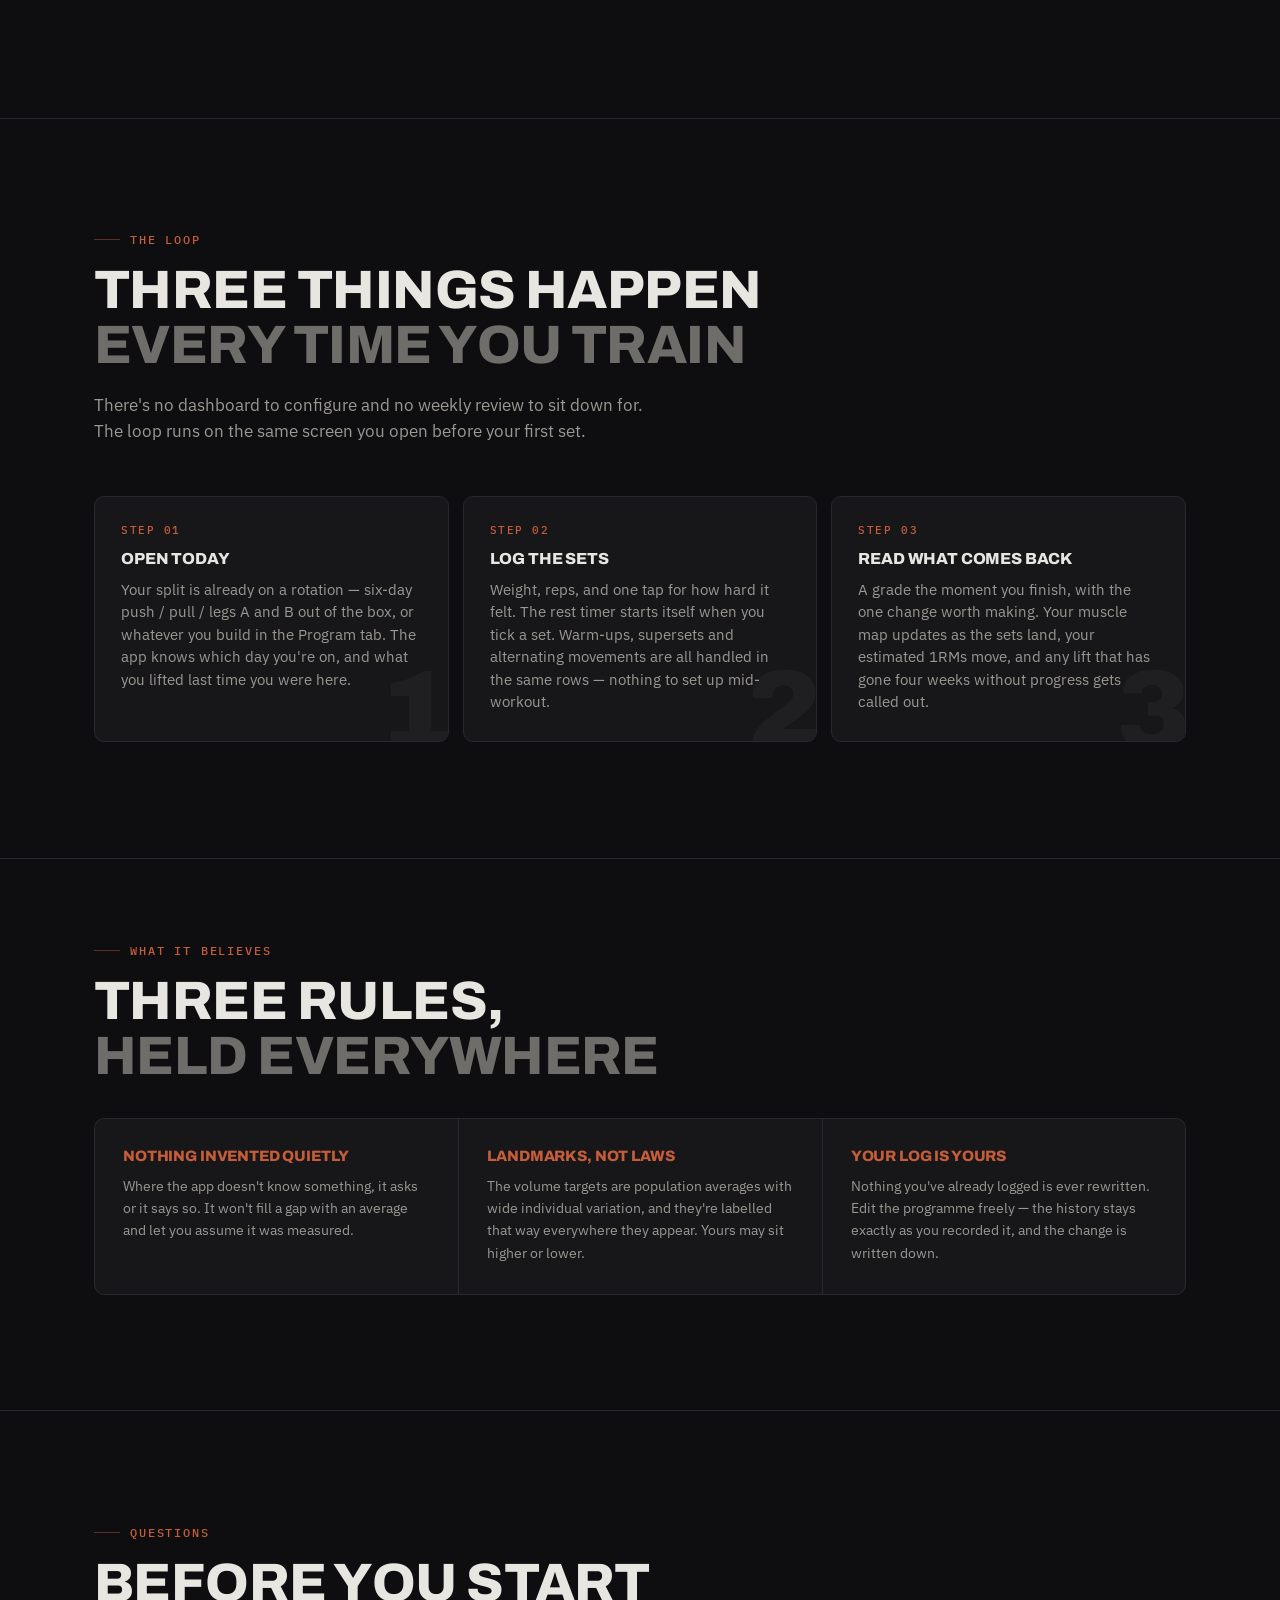
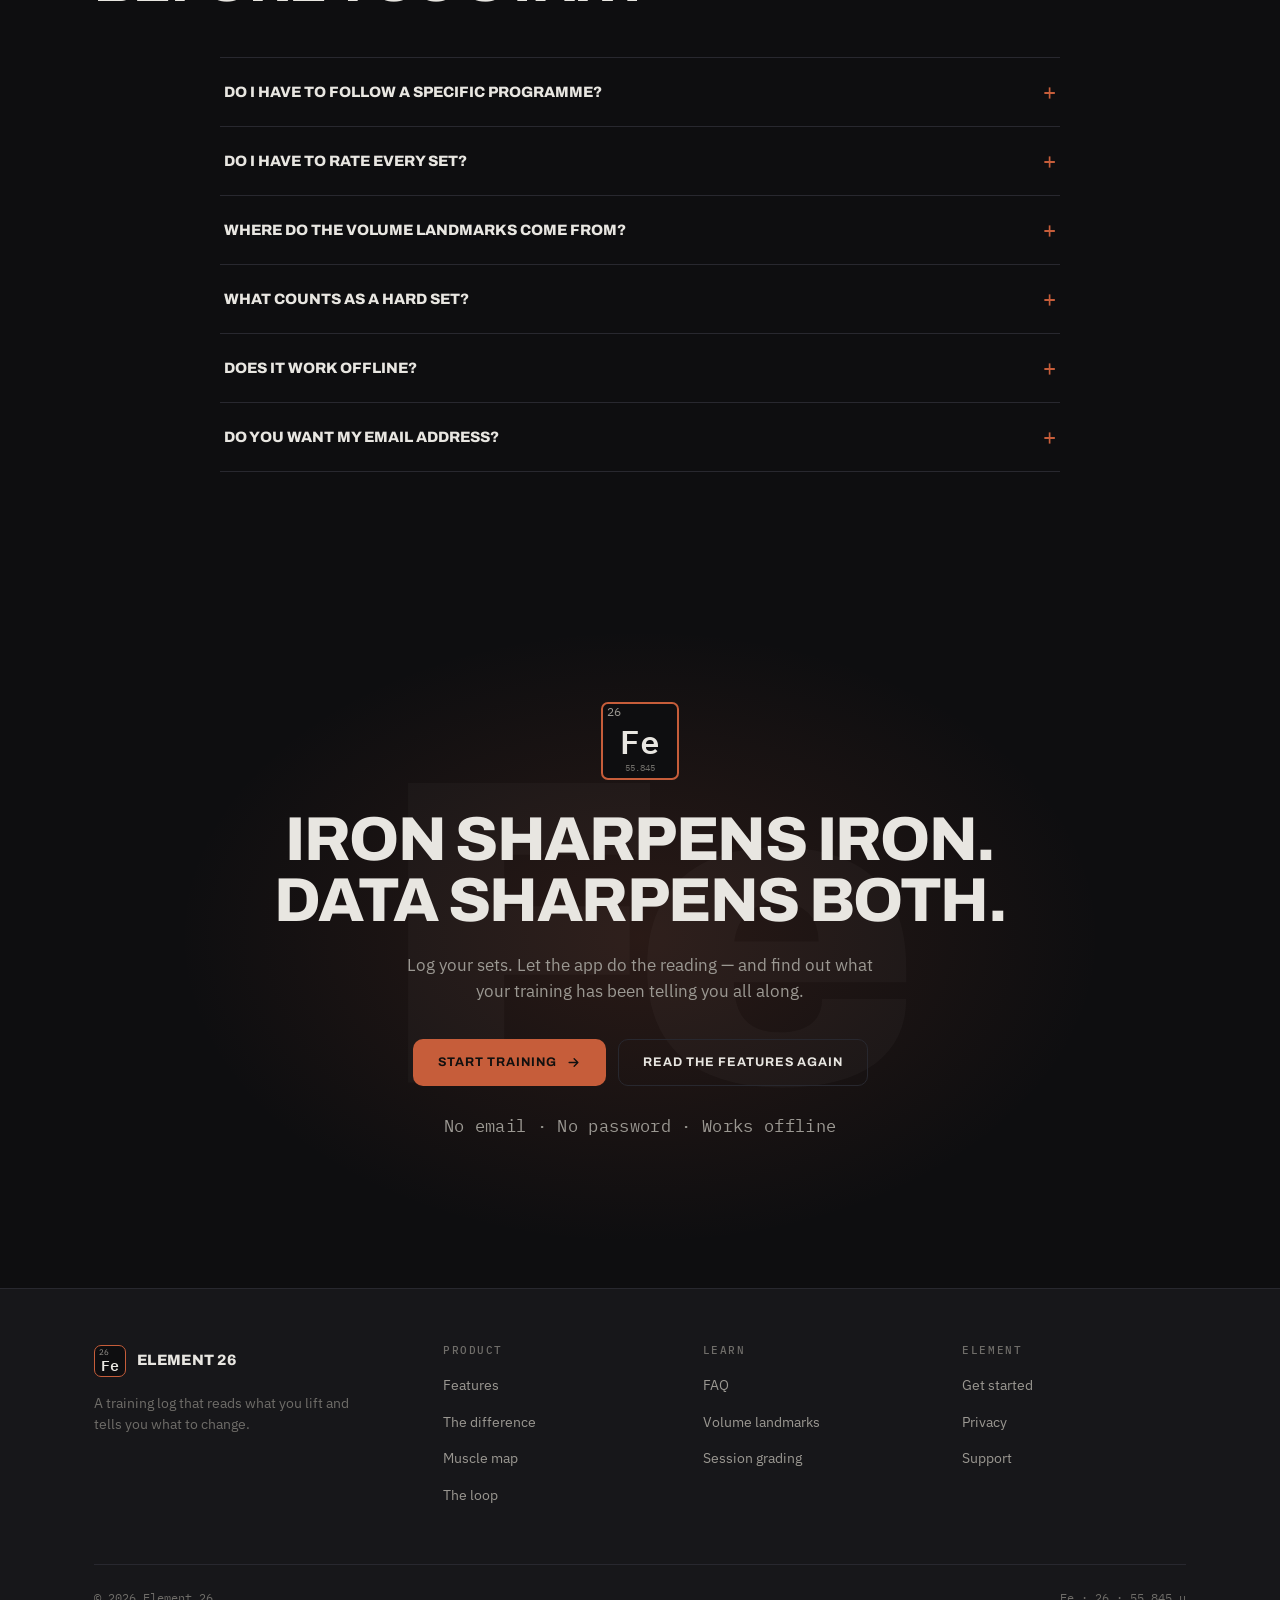
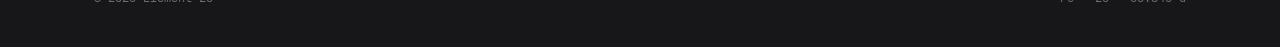
==== commit a0f37c60: "Swap the hero screenshot for a labelled placeholder slot The supplied phone mockups will replace thi" ====
--- a/index.html
+++ b/index.html
@@ -114,13 +114,26 @@
         <span class="btn-side btn-power" aria-hidden="true"></span>
         <span class="btn-side btn-vol" aria-hidden="true"></span>
         <span class="btn-side btn-vol2" aria-hidden="true"></span>
-        <div class="screen">
-          <img class="app-shot"
-               src="assets/app-screen.png"
-               width="786" height="1704"
-               alt="Element 26 on iPhone: an Upper A session in progress. Barbell Bench Press shows a generated warm-up ramp, what the same lift did on Aug 12, and a first working set logged at 145 lb for 9 reps, flagged as a weight PR."
-               loading="lazy" decoding="async">
-          <span class="island" aria-hidden="true"></span>
+        <!-- PLACEHOLDER — awaiting the supplied phone mockup.
+             To drop the real thing back in, replace this whole .screen block with:
+
+               <div class="screen">
+                 <img class="app-shot" src="assets/YOUR-MOCKUP.png"
+                      width="786" height="1704" alt="…">
+                 <span class="island" aria-hidden="true"></span>
+               </div>
+
+             The frame is locked to the iPhone 15's 393:852 ratio, so any
+             screenshot at that ratio drops in without cropping or stretching.
+             assets/app-screen.png is the previous real capture, kept for reference. -->
+        <div class="screen is-placeholder">
+          <div class="shot-slot">
+            <span class="tile" aria-hidden="true"><i>26</i><b>Fe</b></span>
+            <b>Phone mockup</b>
+            <span class="dim">393 &times; 852 pt</span>
+            <span class="dim">1179 &times; 2556 px @3&times;</span>
+            <span class="hint">Drop-in slot</span>
+          </div>
         </div>
       </div>
     </div>
--- a/assets/styles.css
+++ b/assets/styles.css
@@ -355,6 +355,34 @@
     rgba(255,255,255,.03) 84%,transparent 100%);
   mix-blend-mode:screen;
 }
+/* ---- placeholder slot ----------------------------------------------------
+   Stands in for the supplied phone mockup. It states the exact size the slot
+   wants rather than just being an empty grey box, so the artwork that replaces
+   it can be produced to fit without measuring anything. The glare and the
+   Dynamic Island are suppressed while it is showing: both are lighting and
+   hardware detail that only make sense over a real screenshot. */
+.screen.is-placeholder::before{content:none}
+.shot-slot{
+  position:absolute;inset:10px;border-radius:26px;
+  border:1.5px dashed var(--acc-line);
+  background:
+    repeating-linear-gradient(135deg,
+      rgba(198,93,58,.05) 0 10px, transparent 10px 20px),
+    var(--card);
+  display:flex;flex-direction:column;align-items:center;justify-content:center;gap:9px;
+  text-align:center;padding:20px;
+}
+.shot-slot .tile{width:46px;height:46px;--tile-sym:20px;--tile-z:10px;margin-bottom:6px}
+.shot-slot b{
+  font:800 15px/1.2 var(--disp);text-transform:uppercase;letter-spacing:.02em;color:var(--text);
+}
+.shot-slot .dim{font:500 11.5px/1.5 var(--mono);color:var(--dim);letter-spacing:.04em}
+.shot-slot .hint{
+  margin-top:10px;padding:5px 11px;border-radius:100px;
+  border:1px solid var(--acc-line);background:var(--acc-soft);
+  font:500 10px/1 var(--mono);letter-spacing:.14em;text-transform:uppercase;color:var(--acc);
+}
+
 /* The iPhone 15 has a Dynamic Island, not a notch — a free-floating pill
    inset from the top edge rather than a cut-out hanging off it. */
 .island{
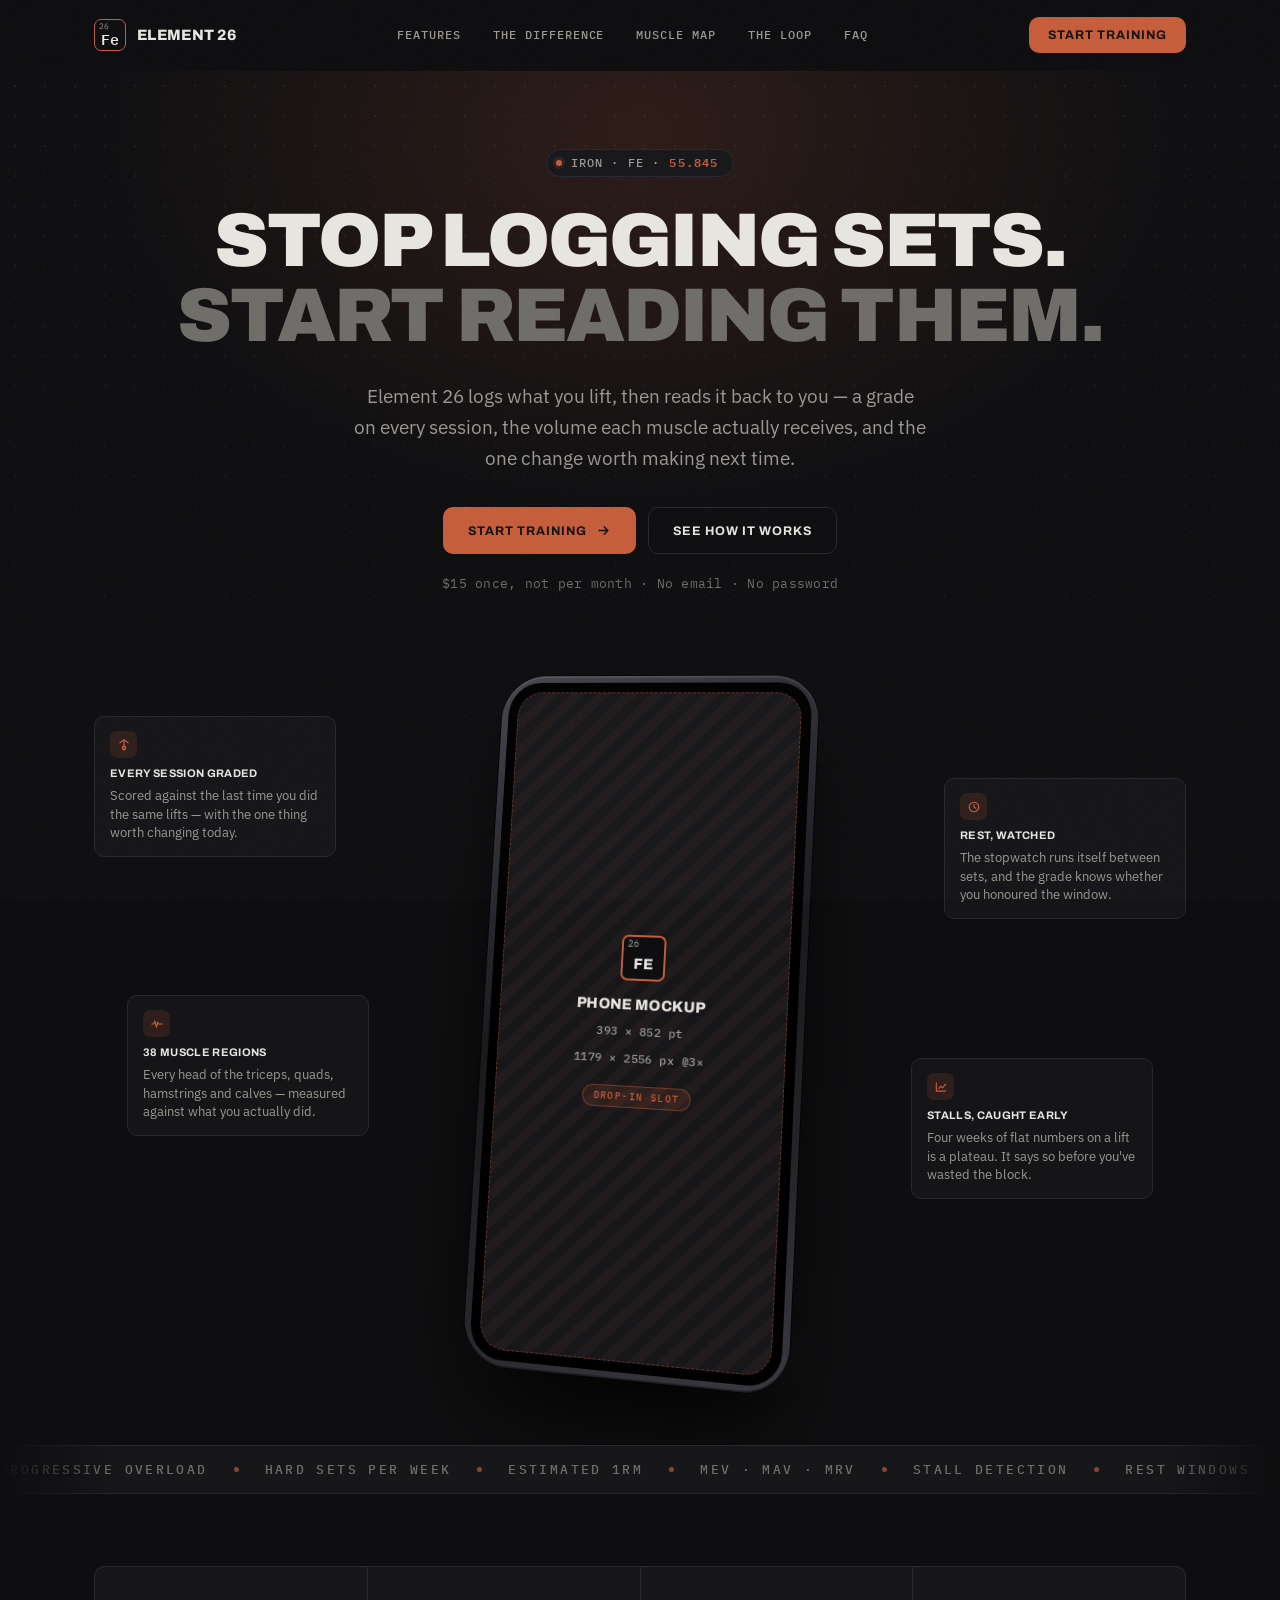
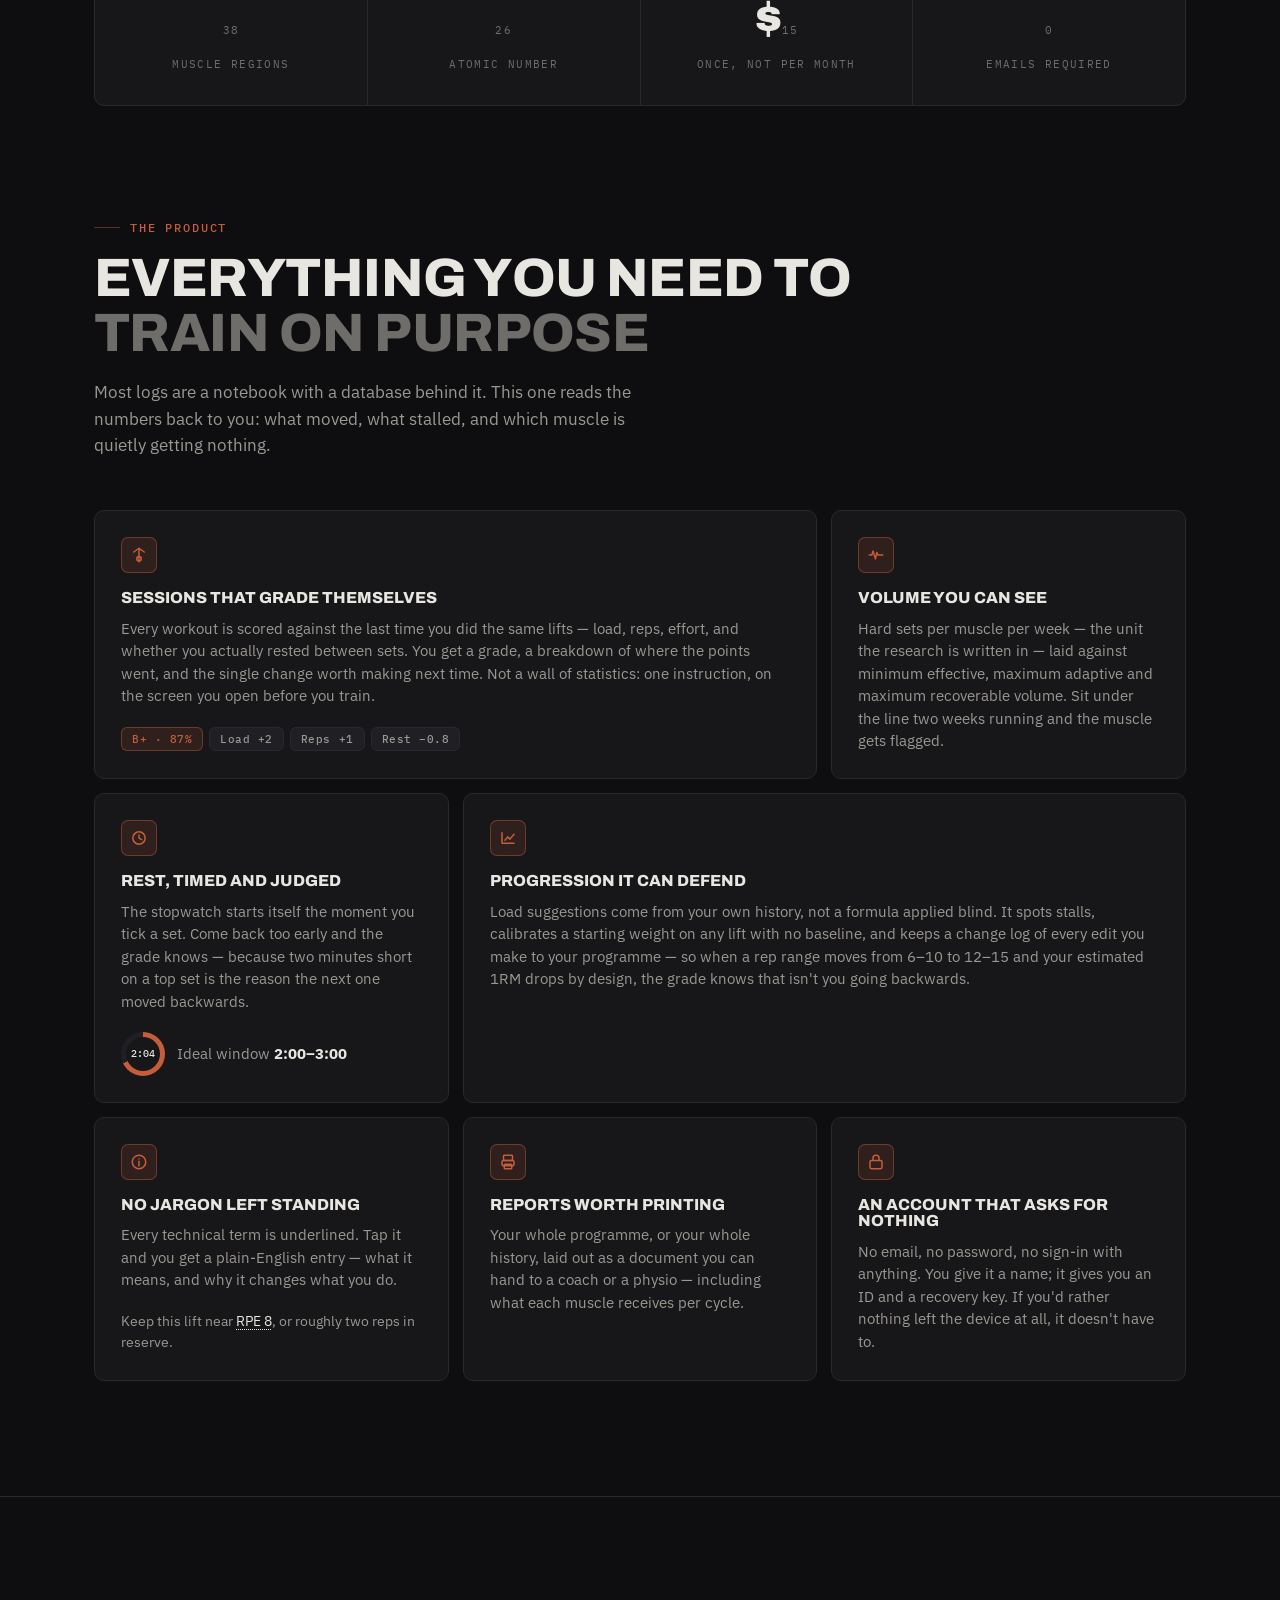
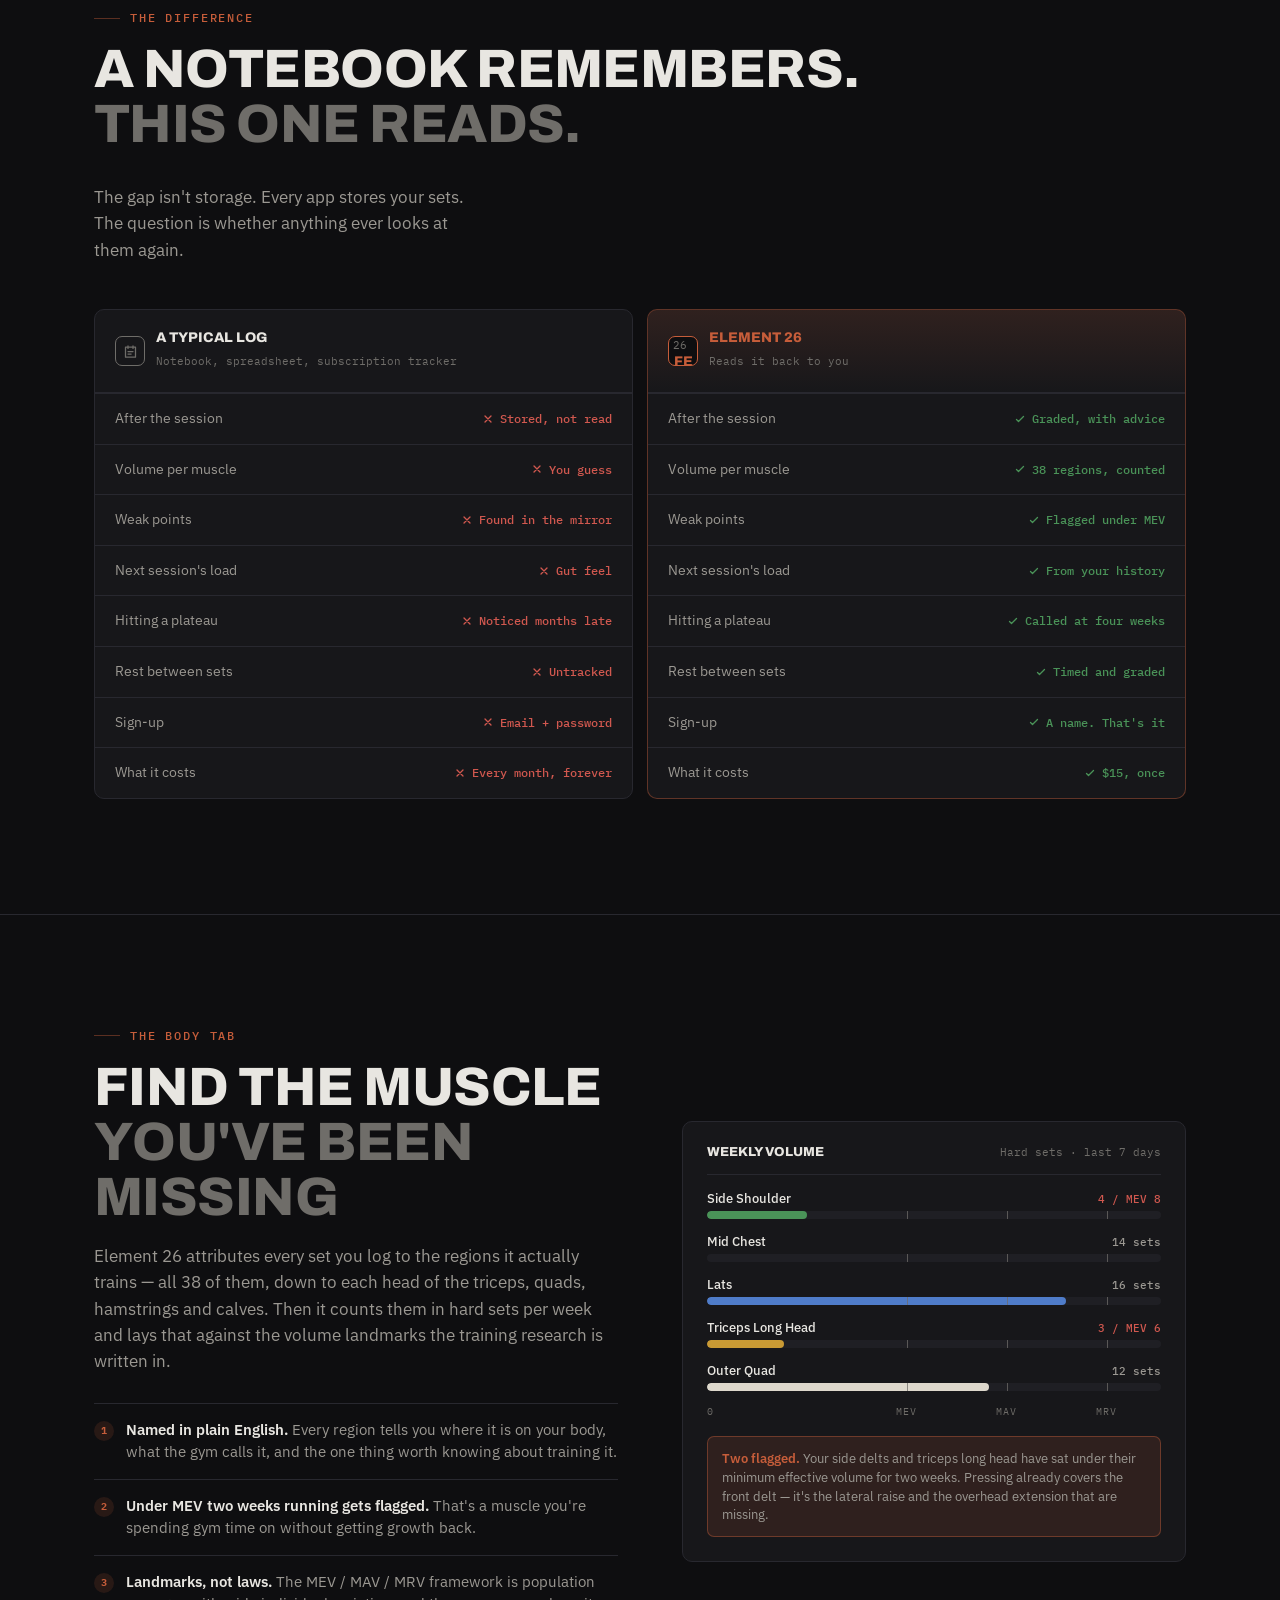
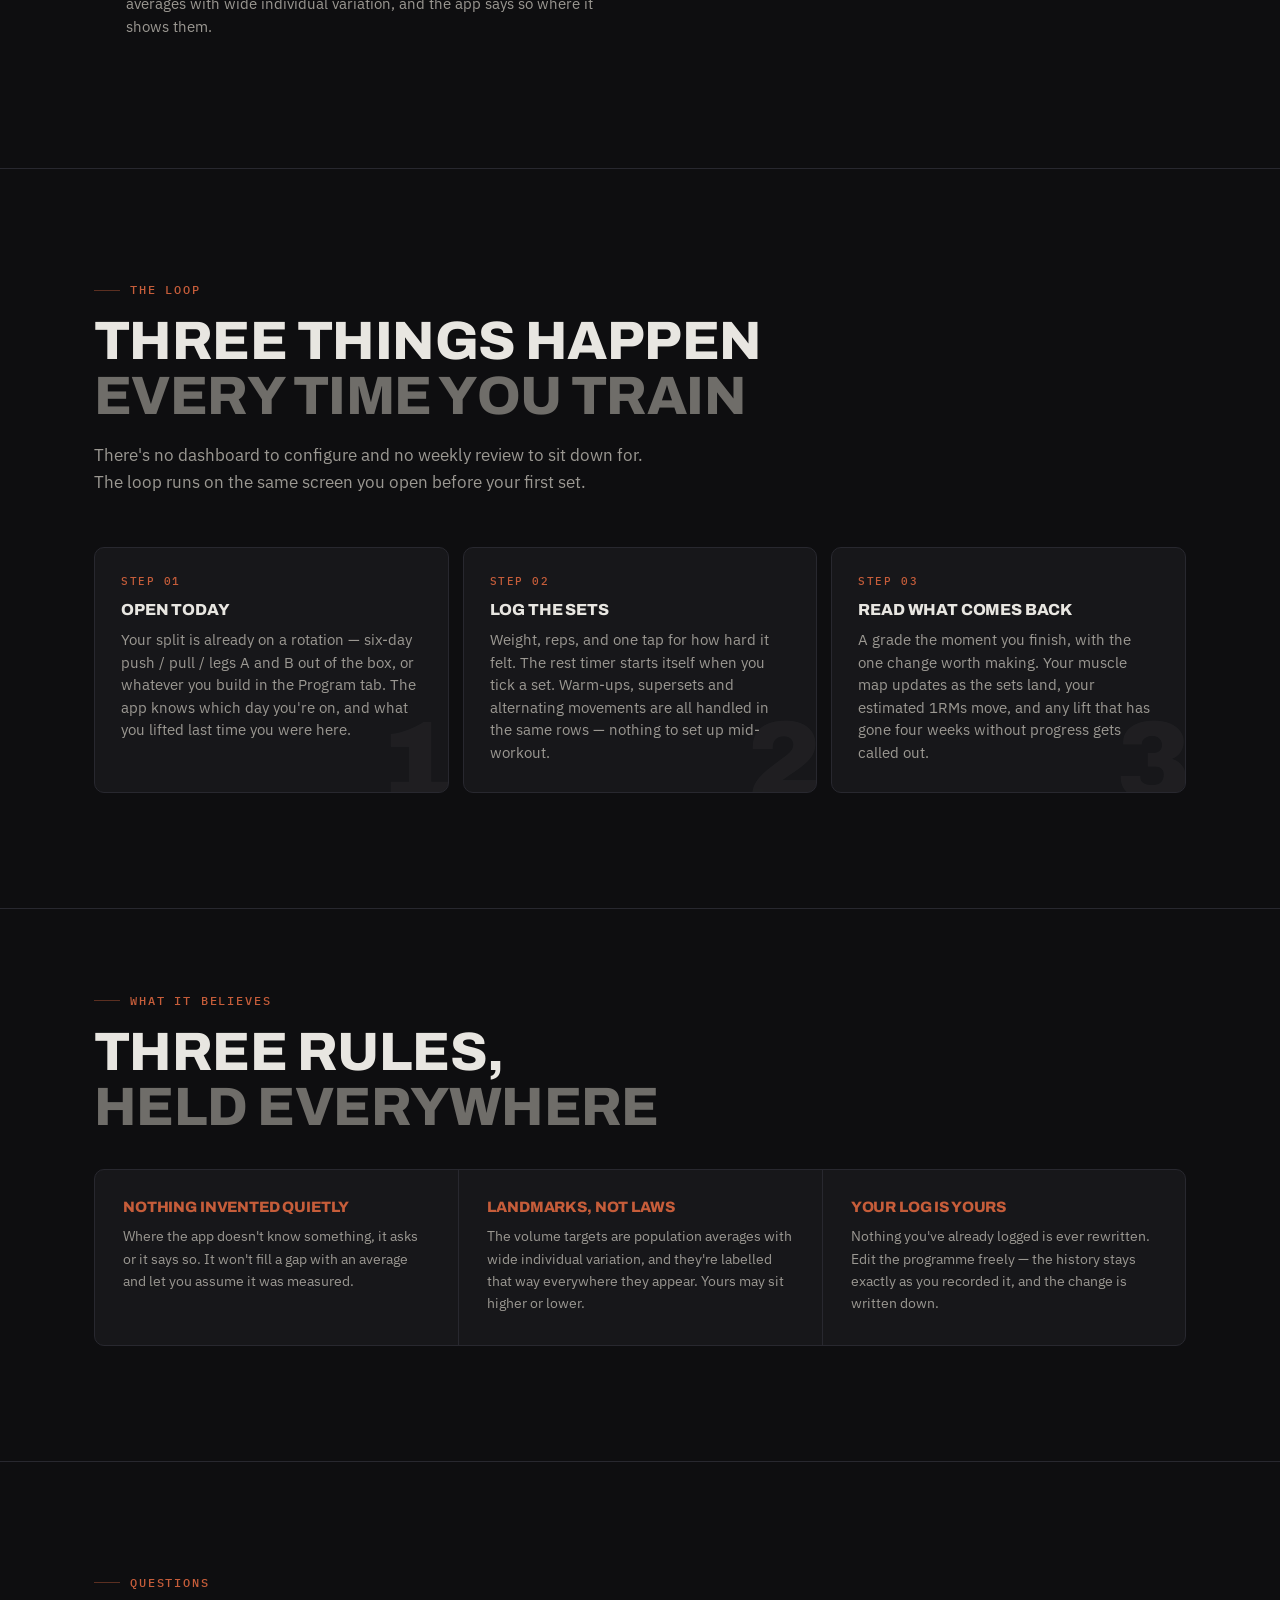
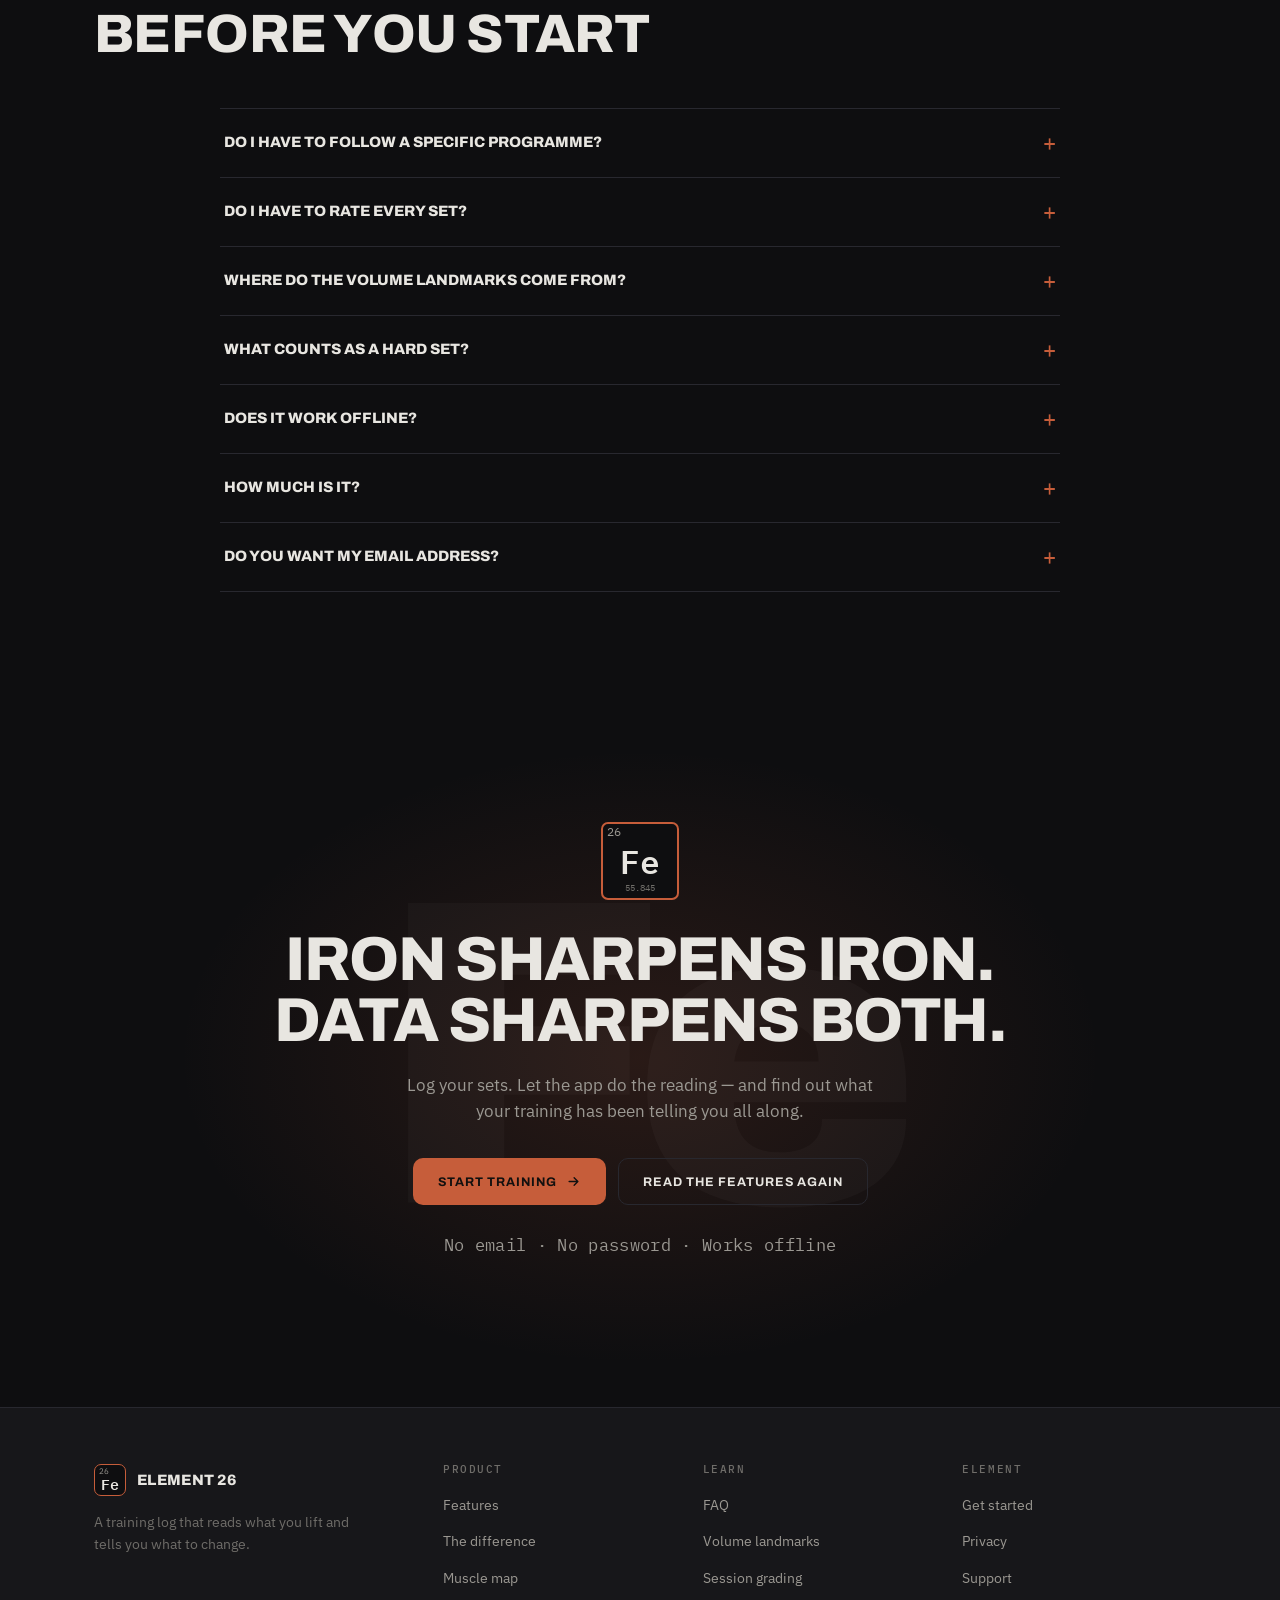
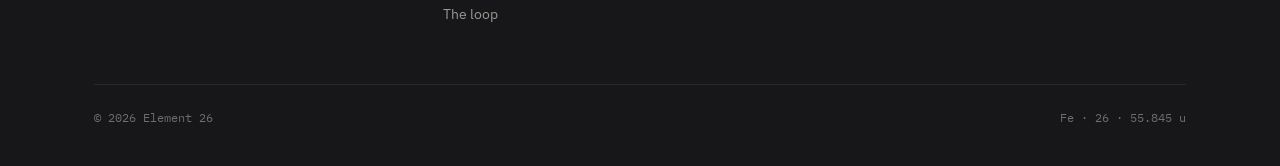
==== commit 5184652a: "Price at $15 once, and sell it as one Element 26 is a single $15 payment, kept forever, for one pers" ====
--- a/index.html
+++ b/index.html
@@ -44,7 +44,7 @@
       <button class="burger" id="burger" aria-label="Menu" aria-expanded="false" aria-controls="nav">
         <svg viewBox="0 0 24 24" fill="none" stroke="currentColor" stroke-width="2" stroke-linecap="round"><path d="M4 7h16M4 12h16M4 17h16"/></svg>
       </button>
-      <a class="btn" href="#get"><span>Start<span class="wide-only">&nbsp;training</span></span></a>
+      <a class="btn" href="buy.html"><span>Start<span class="wide-only">&nbsp;training</span></span></a>
     </div>
   </div>
   <span id="prog" aria-hidden="true"></span>
@@ -73,14 +73,14 @@
       </p>
 
       <div class="hero-btns">
-        <a class="btn" href="#get">
+        <a class="btn" href="buy.html">
           <span>Start training</span>
           <svg viewBox="0 0 24 24" fill="none" stroke="currentColor" stroke-width="2.2" stroke-linecap="round" stroke-linejoin="round"><path d="M5 12h13M13 6l6 6-6 6"/></svg>
         </a>
         <a class="btn ghost" href="#loop"><span>See how it works</span></a>
       </div>
 
-      <p class="hero-note">No email. No password. Four seconds to an account.</p>
+      <p class="hero-note">$15 once, not per month &middot; No email &middot; No password</p>
     </div>
 
     <!-- ---------------- the phone ---------------- -->
@@ -158,7 +158,7 @@
     <div class="specs-grid rv">
       <div class="spec"><b><span class="count" data-to="38">0</span></b><span>Muscle regions</span></div>
       <div class="spec"><b><span class="count" data-to="26">0</span></b><span>Atomic number</span></div>
-      <div class="spec"><b><span class="count" data-to="3">0</span></b><span>Volume landmarks</span></div>
+      <div class="spec"><b>$<span class="count" data-to="15">0</span></b><span>Once, not per month</span></div>
       <div class="spec"><b><span class="count" data-to="0">0</span></b><span>Emails required</span></div>
     </div>
   </div>
@@ -287,15 +287,16 @@
       <div class="col rv">
         <div class="col-h">
           <span class="ico" aria-hidden="true"><svg viewBox="0 0 24 24" fill="none" stroke="currentColor" stroke-width="2" stroke-linecap="round" stroke-linejoin="round"><path d="M4 5h16v16H4zM8 3v4M16 3v4M8 12h8M8 16h5"/></svg></span>
-          <span><b>A typical log</b><i>Notebook, notes app, spreadsheet</i></span>
-        </div>
-        <div class="row"><span class="lbl">After the session</span><span class="val no"><svg viewBox="0 0 24 24" fill="none" stroke="currentColor" stroke-width="2.6" stroke-linecap="round"><path d="M6 6l12 12M18 6L6 18"/></svg>Nothing happens</span></div>
+          <span><b>A typical log</b><i>Notebook, spreadsheet, subscription tracker</i></span>
+        </div>
+        <div class="row"><span class="lbl">After the session</span><span class="val no"><svg viewBox="0 0 24 24" fill="none" stroke="currentColor" stroke-width="2.6" stroke-linecap="round"><path d="M6 6l12 12M18 6L6 18"/></svg>Stored, not read</span></div>
         <div class="row"><span class="lbl">Volume per muscle</span><span class="val no"><svg viewBox="0 0 24 24" fill="none" stroke="currentColor" stroke-width="2.6" stroke-linecap="round"><path d="M6 6l12 12M18 6L6 18"/></svg>You guess</span></div>
         <div class="row"><span class="lbl">Weak points</span><span class="val no"><svg viewBox="0 0 24 24" fill="none" stroke="currentColor" stroke-width="2.6" stroke-linecap="round"><path d="M6 6l12 12M18 6L6 18"/></svg>Found in the mirror</span></div>
         <div class="row"><span class="lbl">Next session's load</span><span class="val no"><svg viewBox="0 0 24 24" fill="none" stroke="currentColor" stroke-width="2.6" stroke-linecap="round"><path d="M6 6l12 12M18 6L6 18"/></svg>Gut feel</span></div>
         <div class="row"><span class="lbl">Hitting a plateau</span><span class="val no"><svg viewBox="0 0 24 24" fill="none" stroke="currentColor" stroke-width="2.6" stroke-linecap="round"><path d="M6 6l12 12M18 6L6 18"/></svg>Noticed months late</span></div>
         <div class="row"><span class="lbl">Rest between sets</span><span class="val no"><svg viewBox="0 0 24 24" fill="none" stroke="currentColor" stroke-width="2.6" stroke-linecap="round"><path d="M6 6l12 12M18 6L6 18"/></svg>Untracked</span></div>
         <div class="row"><span class="lbl">Sign-up</span><span class="val no"><svg viewBox="0 0 24 24" fill="none" stroke="currentColor" stroke-width="2.6" stroke-linecap="round"><path d="M6 6l12 12M18 6L6 18"/></svg>Email + password</span></div>
+        <div class="row"><span class="lbl">What it costs</span><span class="val no"><svg viewBox="0 0 24 24" fill="none" stroke="currentColor" stroke-width="2.6" stroke-linecap="round"><path d="M6 6l12 12M18 6L6 18"/></svg>Every month, forever</span></div>
       </div>
 
       <div class="col mine rv">
@@ -310,6 +311,7 @@
         <div class="row"><span class="lbl">Hitting a plateau</span><span class="val yes"><svg viewBox="0 0 24 24" fill="none" stroke="currentColor" stroke-width="2.6" stroke-linecap="round" stroke-linejoin="round"><path d="M5 13l4 4L19 7"/></svg>Called at four weeks</span></div>
         <div class="row"><span class="lbl">Rest between sets</span><span class="val yes"><svg viewBox="0 0 24 24" fill="none" stroke="currentColor" stroke-width="2.6" stroke-linecap="round" stroke-linejoin="round"><path d="M5 13l4 4L19 7"/></svg>Timed and graded</span></div>
         <div class="row"><span class="lbl">Sign-up</span><span class="val yes"><svg viewBox="0 0 24 24" fill="none" stroke="currentColor" stroke-width="2.6" stroke-linecap="round" stroke-linejoin="round"><path d="M5 13l4 4L19 7"/></svg>A name. That's it</span></div>
+        <div class="row"><span class="lbl">What it costs</span><span class="val yes"><svg viewBox="0 0 24 24" fill="none" stroke="currentColor" stroke-width="2.6" stroke-linecap="round" stroke-linejoin="round"><path d="M5 13l4 4L19 7"/></svg>$15, once</span></div>
       </div>
     </div>
   </div>
@@ -503,6 +505,11 @@
       </details>
 
       <details class="q rv">
+        <summary>How much is it?</summary>
+        <div class="a"><p>$15, paid once, for one person — not $15 a month. There's no renewal, no tier above it and no feature held back, and updates come with it. That's the entire commercial arrangement.</p></div>
+      </details>
+
+      <details class="q rv">
         <summary>Do you want my email address?</summary>
         <div class="a"><p>No — and there's no password and no sign-in with anyone else's account either. You give it a name and it hands you an ID and a recovery key to save. If you'd rather nothing left the device at all, your account and everything in it can stay local.</p></div>
       </details>
@@ -522,7 +529,7 @@
       been telling you all along.
     </p>
     <div class="hero-btns rv" style="opacity:1;animation:none">
-      <a class="btn" href="#">
+      <a class="btn" href="buy.html">
         <span>Start training</span>
         <svg viewBox="0 0 24 24" fill="none" stroke="currentColor" stroke-width="2.2" stroke-linecap="round" stroke-linejoin="round"><path d="M5 12h13M13 6l6 6-6 6"/></svg>
       </a>
@@ -568,7 +575,7 @@
       <div>
         <h4>Element</h4>
         <ul>
-          <li><a href="#get">Get started</a></li>
+          <li><a href="buy.html">Get started</a></li>
           <li><a href="#faq">Privacy</a></li>
           <li><a href="#faq">Support</a></li>
         </ul>
--- a/assets/styles.css
+++ b/assets/styles.css
@@ -748,3 +748,89 @@
   .rv{opacity:1;transform:none}
   .mq-track{animation:none}
 }
+
+/* ---------- purchase page ---------------------------------------------- */
+.buy{padding-top:clamp(52px,7vw,88px);overflow:hidden}
+.buy .glow{
+  position:absolute;left:50%;top:-320px;width:1100px;height:760px;transform:translateX(-50%);
+  background:radial-gradient(ellipse at center,rgba(198,93,58,.16),transparent 66%);
+  pointer-events:none;animation:drift 15s ease-in-out infinite alternate;
+}
+.buy .wrap{z-index:1}
+.buy-head{text-align:center;max-width:720px;margin:0 auto 34px}
+.buy-head h1{font-weight:900;font-size:clamp(34px,5.6vw,64px);letter-spacing:-.025em;line-height:.98;margin-bottom:18px}
+.buy-head h1 em{font-style:normal;color:var(--faint)}
+.buy-head p{color:var(--dim);font-size:17px;margin:0 auto;max-width:46ch}
+
+/* billing period switch */
+.period{
+  display:flex;gap:4px;margin:0 auto 26px;width:max-content;padding:4px;
+  border:1px solid var(--line);border-radius:100px;background:var(--card);
+}
+.period button{
+  display:flex;align-items:center;gap:7px;
+  padding:10px 20px;border:0;border-radius:100px;background:transparent;color:var(--dim);
+  font:500 12px/1 var(--mono);letter-spacing:.08em;text-transform:uppercase;cursor:pointer;
+  transition:background .2s ease,color .2s ease;
+}
+.period button.on{background:var(--acc);color:#12100f;font-weight:600}
+.period button i{
+  font-style:normal;font-size:10px;letter-spacing:.06em;
+  padding:3px 7px;border-radius:100px;background:var(--acc-soft);color:var(--acc);
+}
+.period button.on i{background:rgba(0,0,0,.22);color:#12100f}
+.period button i:empty{display:none}
+
+/* the plan card */
+.plan{
+  display:grid;grid-template-columns:minmax(0,.85fr) minmax(0,1.15fr);
+  border:1px solid var(--acc-line);border-radius:var(--r);overflow:hidden;
+  background:var(--card);max-width:1000px;margin:0 auto;
+}
+@media (max-width:860px){.plan{grid-template-columns:1fr}}
+.plan-main{
+  padding:clamp(28px,4vw,40px);text-align:center;
+  background:linear-gradient(180deg,var(--acc-soft),transparent 60%);
+  border-right:1px solid var(--line);
+}
+@media (max-width:860px){.plan-main{border-right:0;border-bottom:1px solid var(--line)}}
+.plan-tag{
+  display:inline-block;margin-bottom:22px;padding:6px 13px;border-radius:100px;
+  border:1px solid var(--acc-line);background:var(--bg);
+  font:500 10.5px/1 var(--mono);letter-spacing:.12em;text-transform:uppercase;color:var(--acc);
+}
+.plan-price{display:flex;align-items:baseline;justify-content:center;gap:3px;flex-wrap:wrap}
+.plan-price .cur{font:800 26px/1 var(--disp);color:var(--text);align-self:flex-start;margin-top:8px}
+.plan-price .amount{font:900 clamp(48px,7vw,76px)/1 var(--disp);color:var(--text);letter-spacing:-.03em}
+.plan-price .per{font:400 13px/1 var(--mono);color:var(--dim);margin-left:6px}
+/* Unset price: reads as a state, not as a number. */
+body.price-unset .plan-price .amount{
+  font:600 17px/1.3 var(--mono);color:var(--faint);letter-spacing:.04em;
+}
+.plan-billed{margin:14px 0 22px;color:var(--dim);font-size:13.5px}
+.plan-main .btn{width:100%}
+.btn.is-disabled{
+  background:var(--card2);color:var(--faint);border-color:var(--line);
+  cursor:not-allowed;box-shadow:none;
+}
+.btn.is-disabled:hover{filter:none;box-shadow:none}
+.btn.is-disabled::after{display:none}
+.plan-note{margin:14px 0 0;color:var(--faint);font:400 12px/1.5 var(--mono)}
+
+.assure{list-style:none;margin:26px 0 0;padding:22px 0 0;border-top:1px solid var(--line);text-align:left}
+.assure li{display:flex;gap:10px;margin-bottom:11px;color:var(--dim);font-size:13.5px;line-height:1.5}
+.assure li:last-child{margin-bottom:0}
+.assure .tick{
+  flex:none;width:17px;height:17px;border-radius:50%;margin-top:2px;
+  display:grid;place-items:center;background:var(--acc-soft);color:var(--acc);font-size:9px;font-weight:700;
+}
+
+.plan-side{padding:clamp(28px,4vw,40px)}
+.plan-side h2{font-size:15px;margin-bottom:20px;color:var(--acc)}
+.includes{list-style:none;margin:0;padding:0}
+.includes li{
+  padding:14px 0;border-top:1px solid var(--line);
+  color:var(--dim);font-size:14px;line-height:1.55;
+}
+.includes li:first-child{border-top:0;padding-top:0}
+.includes li b{display:block;color:var(--text);font-weight:600;margin-bottom:3px;font-size:14.5px}
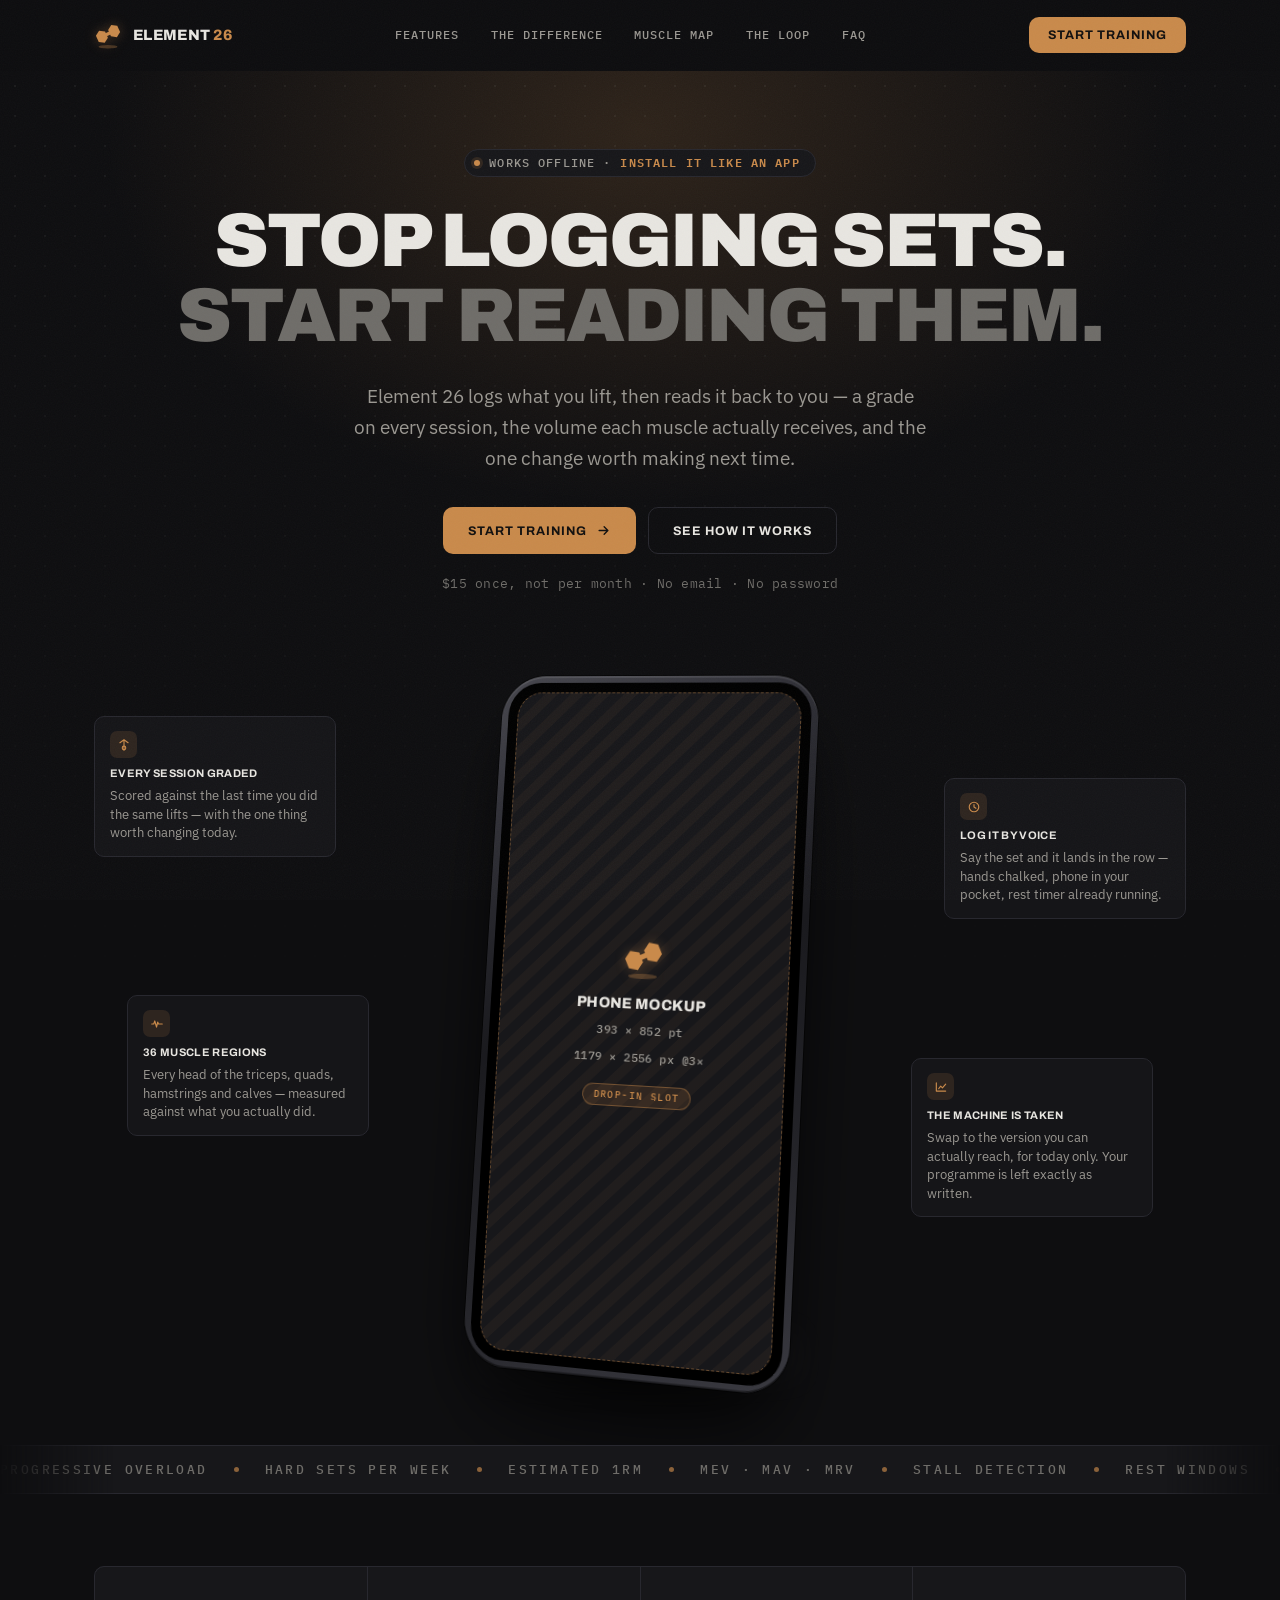
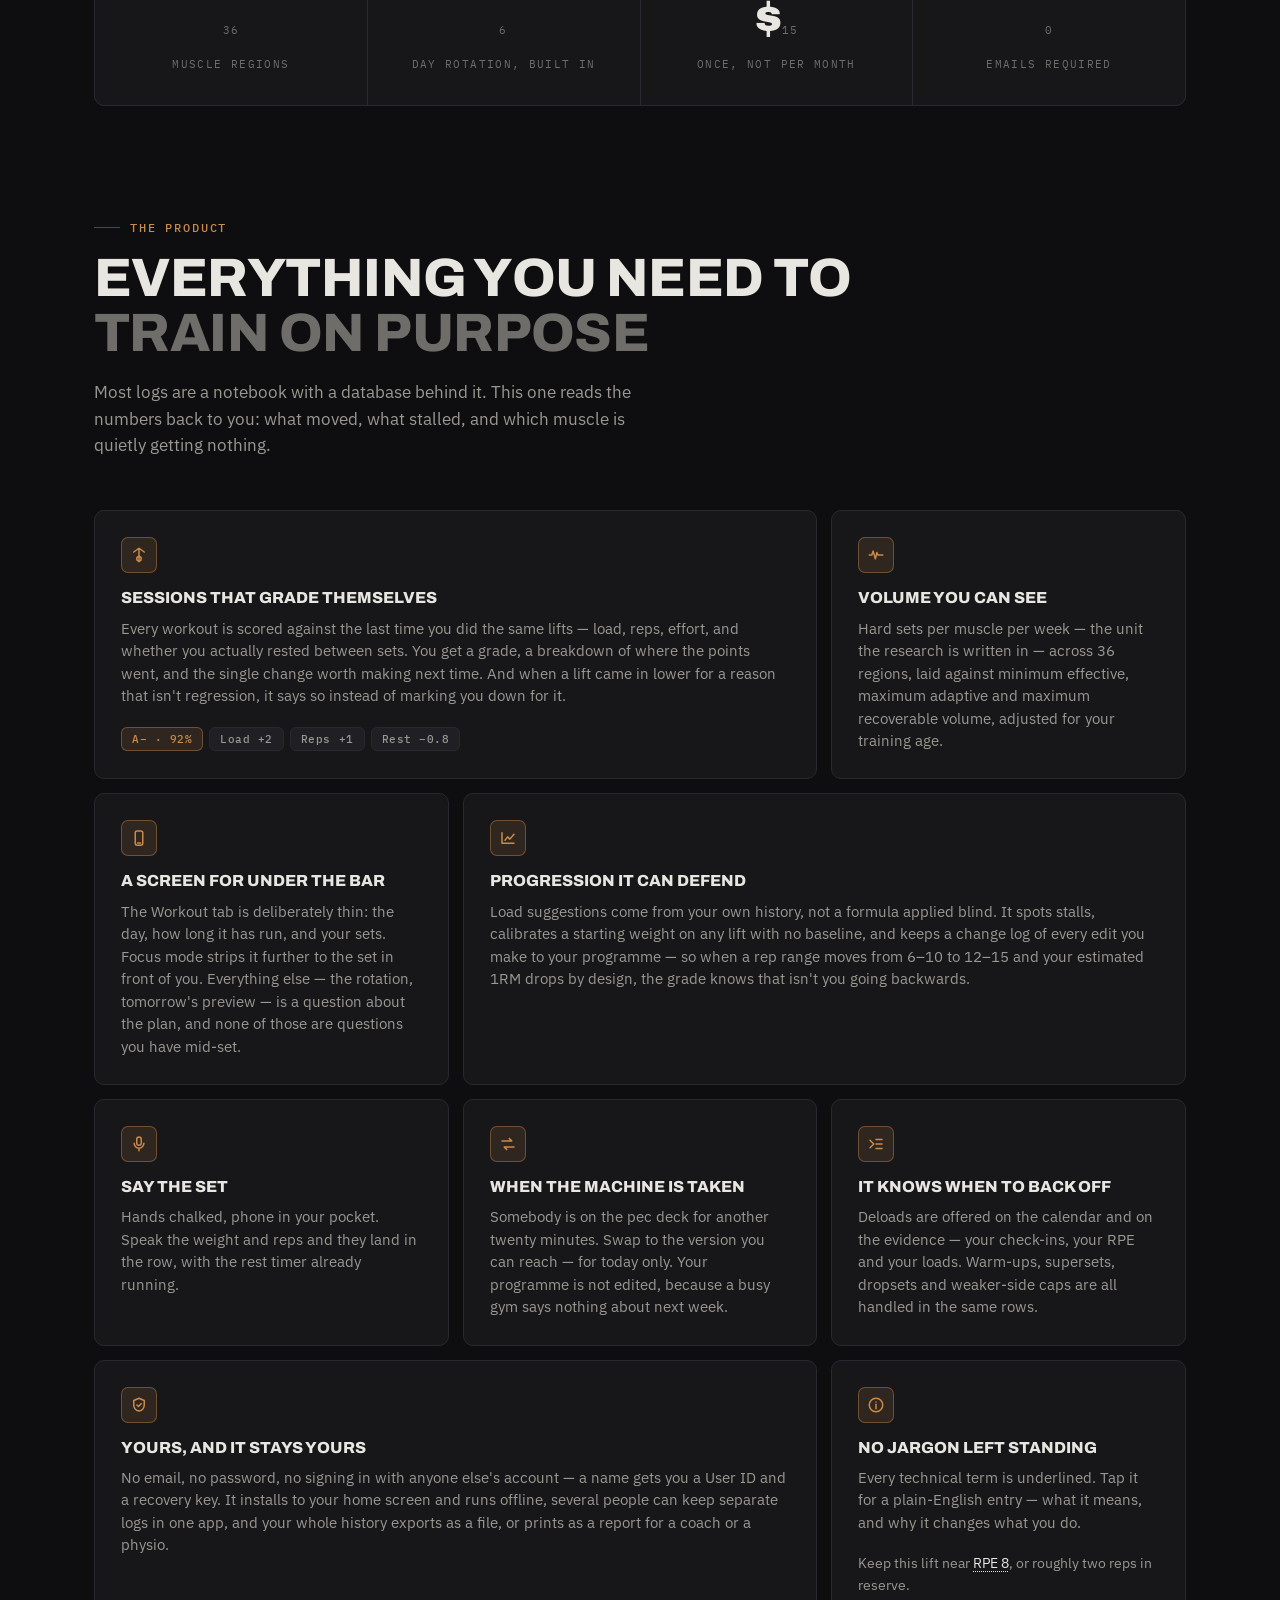
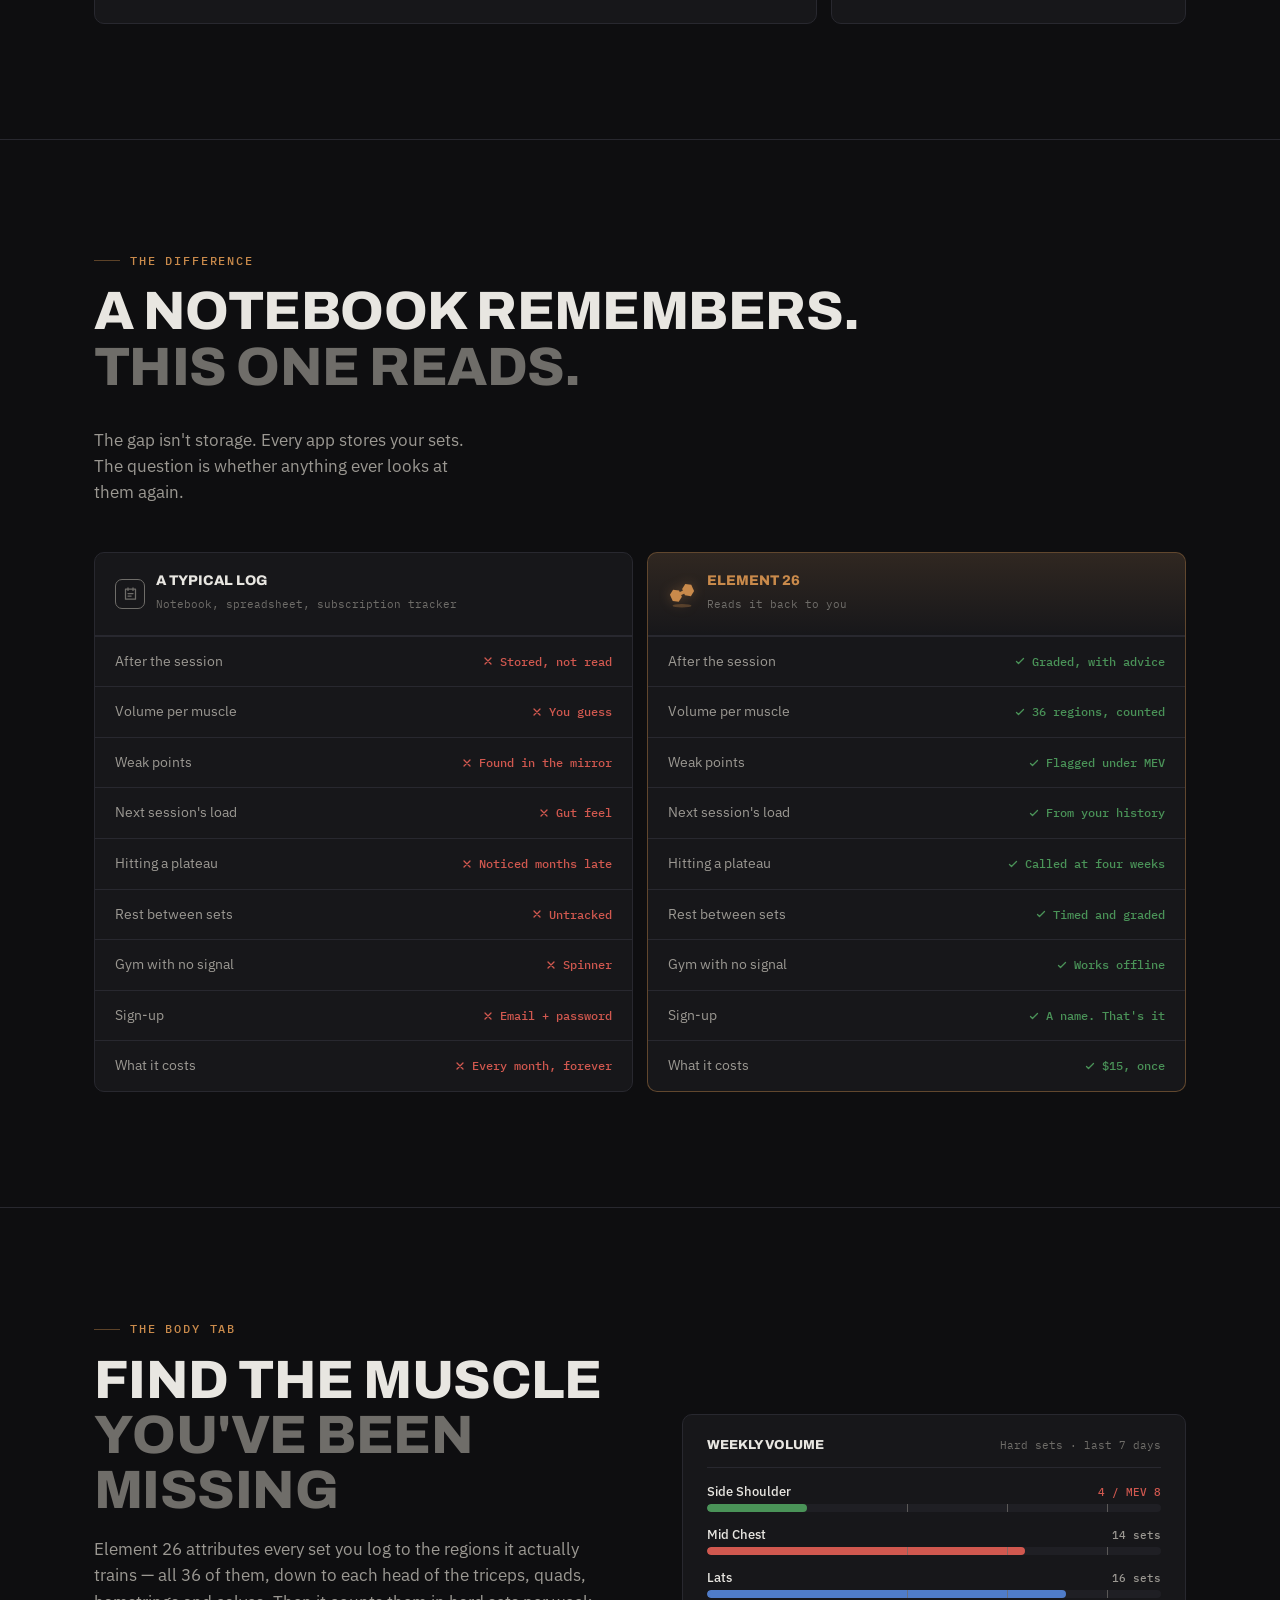
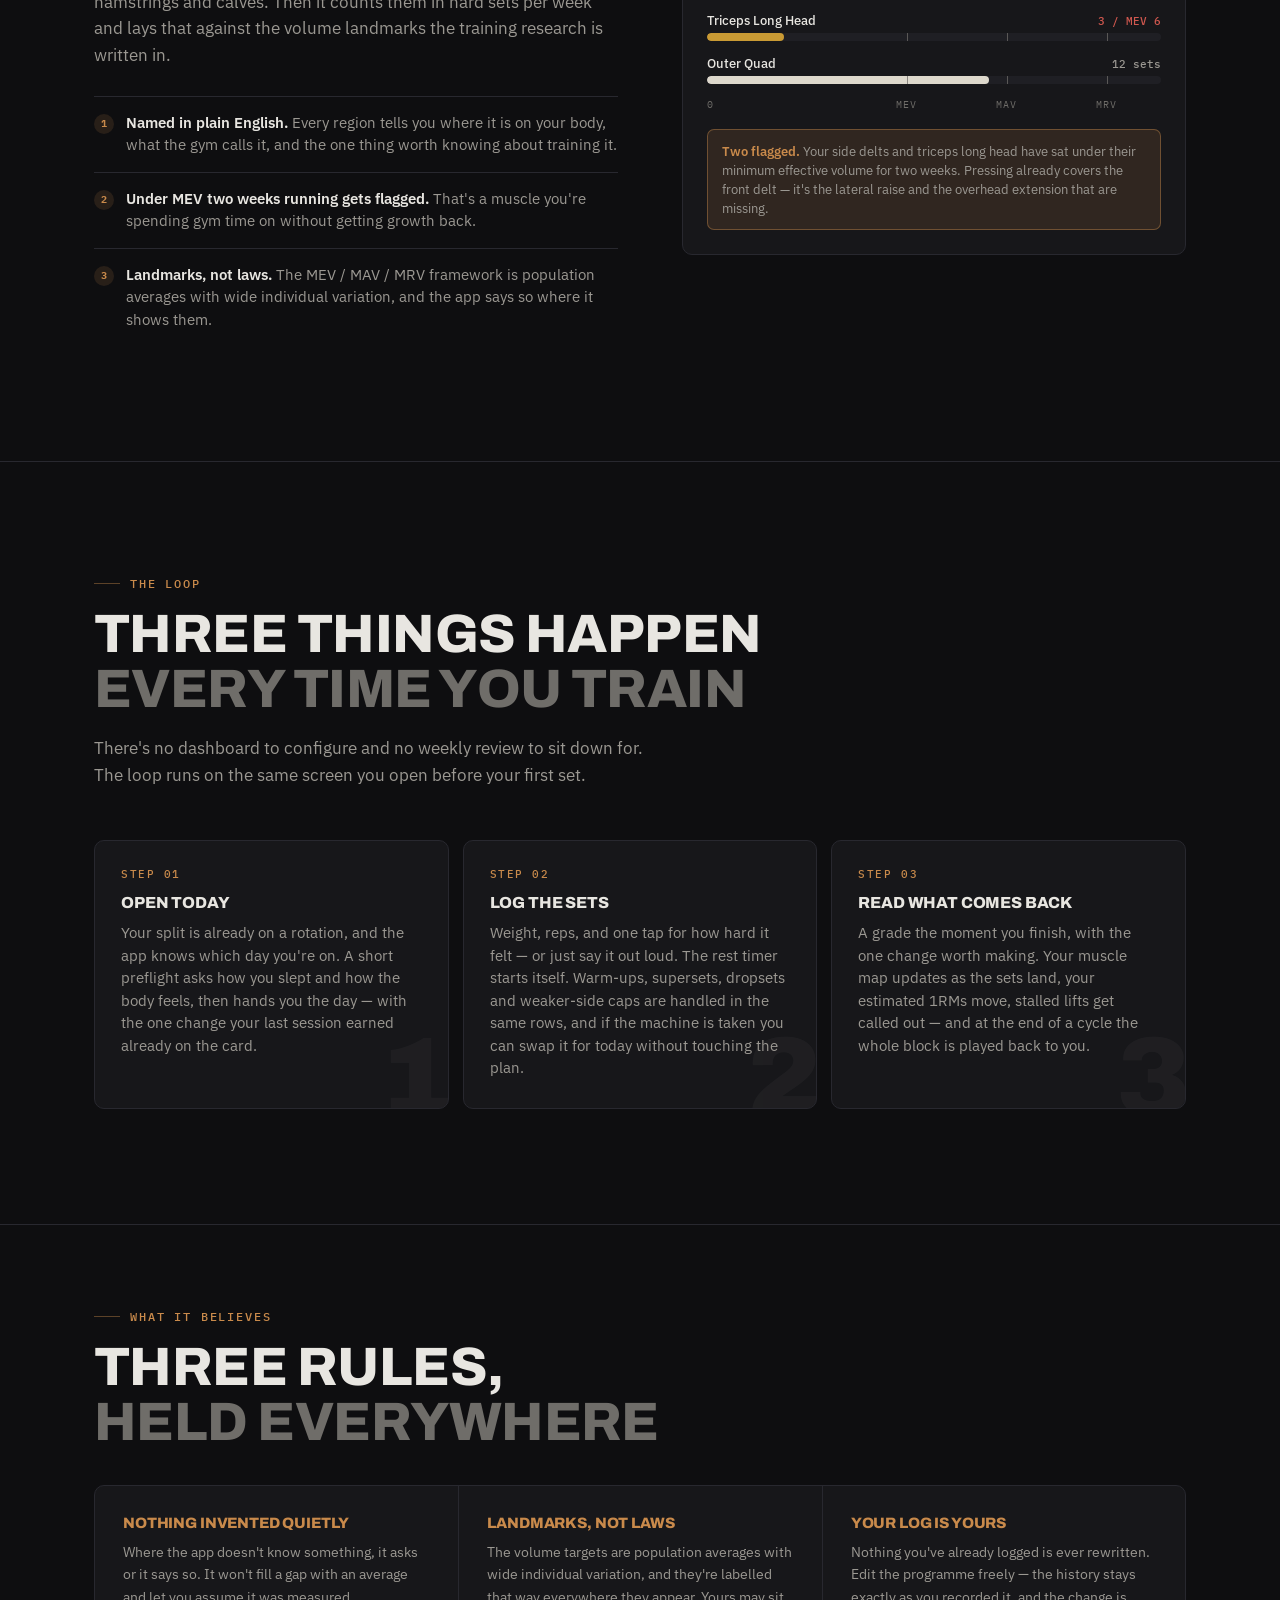
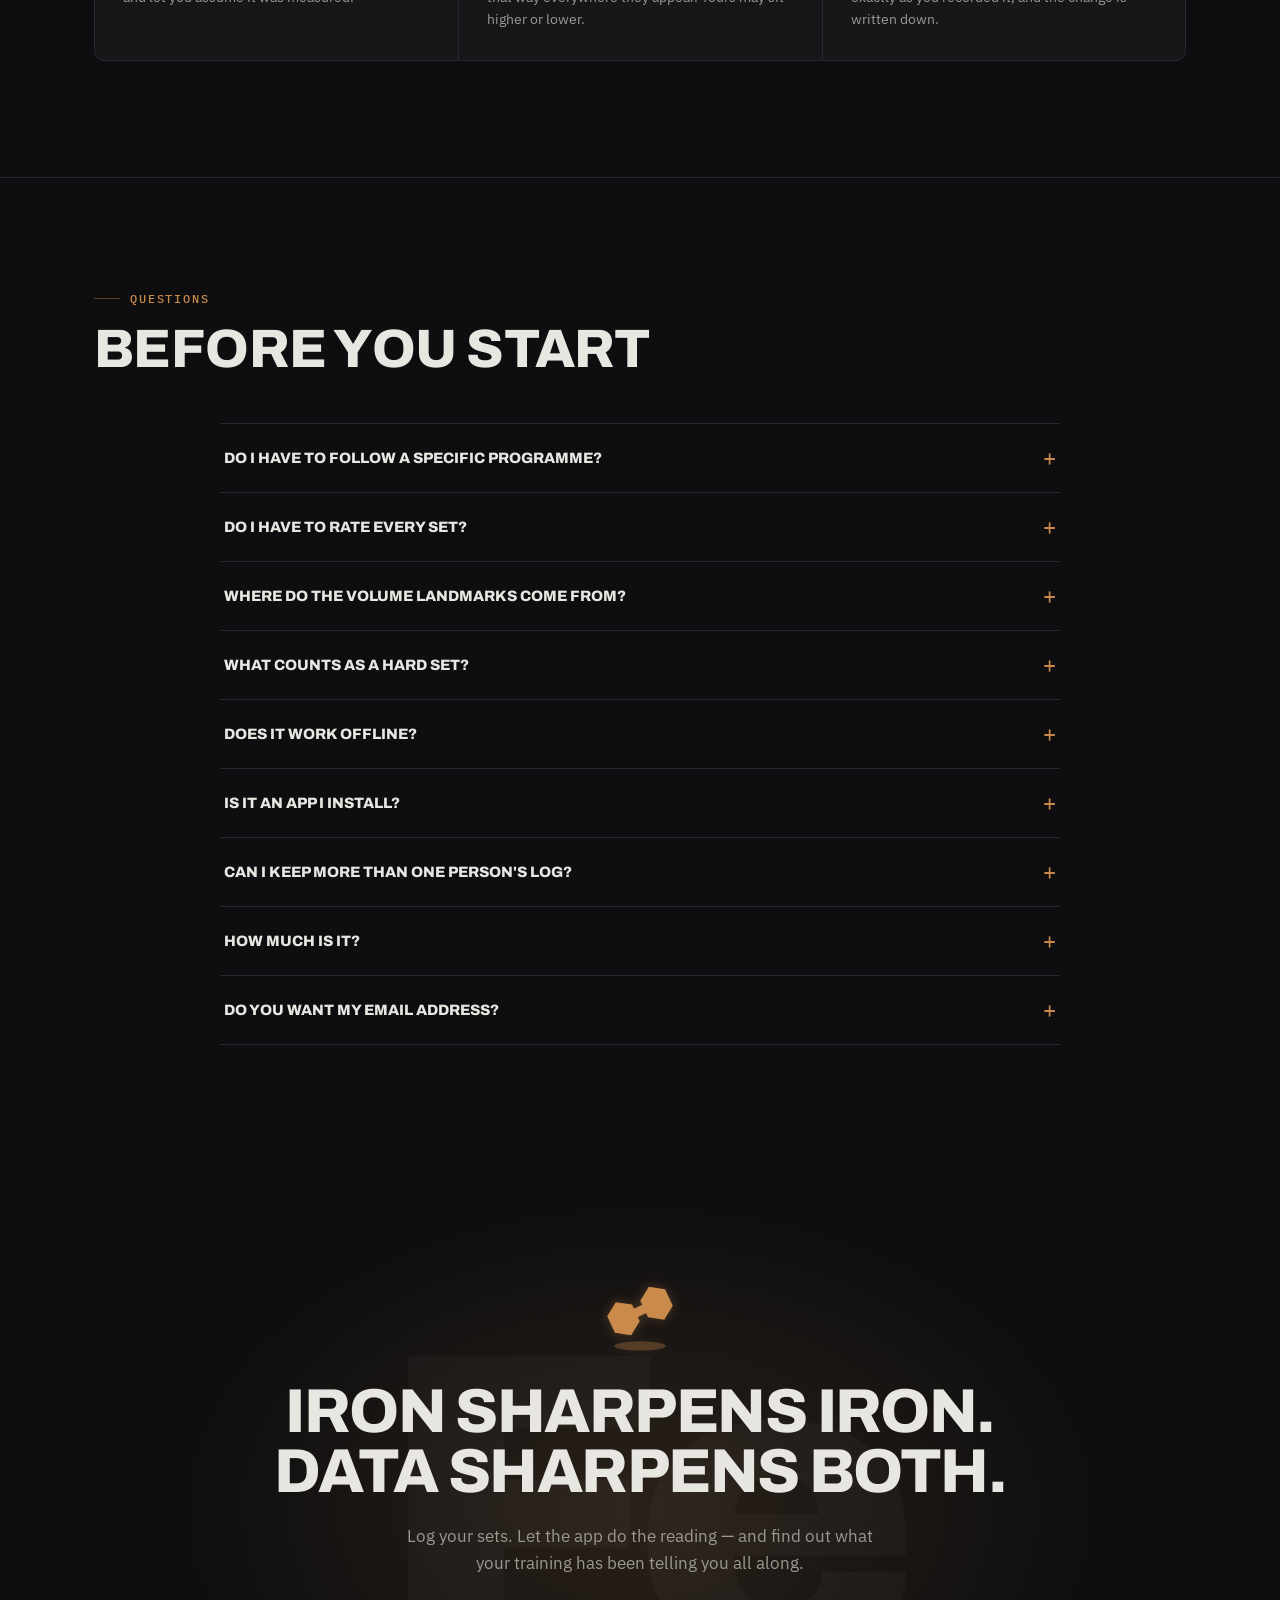
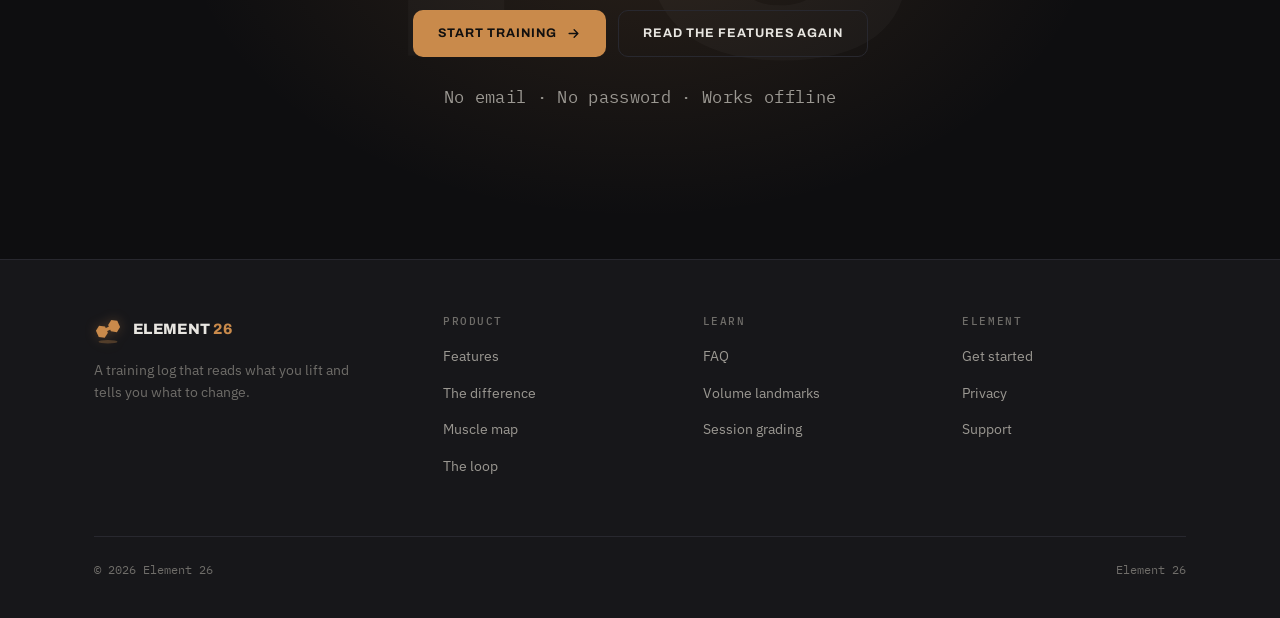
==== commit fa043faf: "Realign the site with the rebuilt app Read brother12334/ShowcaseE26, which has roughly doubled since" ====
--- a/index.html
+++ b/index.html
@@ -5,13 +5,13 @@
 <meta name="viewport" content="width=device-width, initial-scale=1">
 <meta name="theme-color" content="#0e0e10">
 <title>Element 26 — The training log that reads what you lift</title>
-<meta name="description" content="Element 26 logs what you lift and reads it back to you: a grade on every session, the volume each of 38 muscle regions actually receives, and the one change worth making next time.">
+<meta name="description" content="Element 26 logs what you lift and reads it back to you: a grade on every session, the volume each of 36 muscle regions actually receives, and the one change worth making next time.">
 
 <meta property="og:type" content="website">
 <meta property="og:title" content="Element 26 — The training log that reads what you lift">
-<meta property="og:description" content="A grade on every session. Volume tracked across 38 muscle regions against real landmarks. Progression that comes from your own history.">
-
-<link rel="icon" href="data:image/svg+xml,%3Csvg xmlns='http://www.w3.org/2000/svg' viewBox='0 0 100 100'%3E%3Crect width='100' height='100' rx='12' fill='%230e0e10'/%3E%3Crect x='9' y='9' width='82' height='82' rx='7' fill='none' stroke='%23c65d3a' stroke-width='4'/%3E%3Ctext x='20' y='34' font-family='monospace' font-size='17' fill='%23e8e6e1'%3E26%3C/text%3E%3Ctext x='50' y='72' font-family='monospace' font-size='40' font-weight='bold' fill='%23e8e6e1' text-anchor='middle'%3EFe%3C/text%3E%3C/svg%3E">
+<meta property="og:description" content="A grade on every session. Volume tracked across 36 muscle regions against real landmarks. Progression that comes from your own history.">
+
+<link rel="icon" href="data:image/svg+xml,%3Csvg xmlns='http://www.w3.org/2000/svg' viewBox='0 0 100 100'%3E%3Crect width='100' height='100' rx='14' fill='%230e0e10'/%3E%3Cg transform='translate(50 50) scale(.6016) translate(-50 -52.249)'%3E%3Cellipse cx='50' cy='92' rx='34' ry='6' fill='%23c98a4b' opacity='.3'/%3E%3Cg transform='translate(0 -4) rotate(-25 50 50)' fill='%23c98a4b'%3E%3Crect x='26' y='44' width='48' height='12'/%3E%3Cpolygon points='26,26 44,38 44,62 26,74 8,62 8,38'/%3E%3Cpolygon points='74,26 92,38 92,62 74,74 56,62 56,38'/%3E%3C/g%3E%3C/g%3E%3C/svg%3E">
 
 <link rel="preconnect" href="https://fonts.googleapis.com">
 <link rel="preconnect" href="https://fonts.gstatic.com" crossorigin>
@@ -20,16 +20,30 @@
 </head>
 <body>
 
+<!-- THE MARK, defined once and reused by <use>: the same glyph the app defines
+     as #e26-mark, so the site and the product cannot drift apart. Two hexagonal
+     plates on a tilted bar over a ground-contact ellipse, all in currentColor. -->
+<svg width="0" height="0" style="position:absolute" aria-hidden="true">
+  <symbol id="e26-mark" viewBox="0 0 100 100">
+    <ellipse cx="50" cy="92" rx="34" ry="6" fill="currentColor" opacity="0.3"></ellipse>
+    <g transform="translate(0 -4) rotate(-25 50 50)">
+      <rect x="26" y="44" width="48" height="12" fill="currentColor"></rect>
+      <polygon points="26,26 44,38 44,62 26,74 8,62 8,38" fill="currentColor"></polygon>
+      <polygon points="74,26 92,38 92,62 74,74 56,62 56,38" fill="currentColor"></polygon>
+    </g>
+  </symbol>
+</svg>
+
 <div class="grain" aria-hidden="true"></div>
-<span class="rail l" aria-hidden="true">Fe &middot; 55.845 u</span>
-<span class="rail r" aria-hidden="true">Atomic number 26</span>
+<span class="rail l" aria-hidden="true">Train &middot; Log &middot; Read</span>
+<span class="rail r" aria-hidden="true">Element 26</span>
 
 <!-- ============================ HEADER ============================ -->
 <header id="hdr">
   <div class="wrap hd">
     <a class="brand" href="#top" aria-label="Element 26, home">
-      <span class="tile" aria-hidden="true"><i>26</i><b>Fe</b></span>
-      <span class="wm">Element&nbsp;26</span>
+      <svg class="mk" aria-hidden="true"><use href="#e26-mark"></use></svg>
+      <span class="wm">Element&nbsp;<em>26</em></span>
     </a>
 
     <nav class="nav" id="nav" aria-label="Main">
@@ -59,7 +73,7 @@
 
   <div class="wrap">
     <div class="hero-in">
-      <span class="eyebrow"><span class="dot"></span> Iron &middot; Fe &middot; <b>55.845</b></span>
+      <span class="eyebrow"><span class="dot"></span> Works offline &middot; <b>Install it like an app</b></span>
 
       <h1>
         <span class="line"><span>Stop logging sets.</span></span>
@@ -93,18 +107,18 @@
         </div>
         <div class="float f2" data-par="0.09">
           <span class="fic" aria-hidden="true"><svg viewBox="0 0 24 24" fill="none" stroke="currentColor" stroke-width="2" stroke-linecap="round" stroke-linejoin="round"><path d="M3 12h3.4l1.8-5.2 3 10.4 2-8.6 1.3 3.4H21"/></svg></span>
-          <b>38 muscle regions</b>
+          <b>36 muscle regions</b>
           <p>Every head of the triceps, quads, hamstrings and calves — measured against what you actually did.</p>
         </div>
         <div class="float f3" data-par="0.07">
           <span class="fic" aria-hidden="true"><svg viewBox="0 0 24 24" fill="none" stroke="currentColor" stroke-width="2" stroke-linecap="round" stroke-linejoin="round"><circle cx="12" cy="12" r="8.2"/><path d="M12 8v4l3.3 2.2"/></svg></span>
-          <b>Rest, watched</b>
-          <p>The stopwatch runs itself between sets, and the grade knows whether you honoured the window.</p>
+          <b>Log it by voice</b>
+          <p>Say the set and it lands in the row — hands chalked, phone in your pocket, rest timer already running.</p>
         </div>
         <div class="float f4" data-par="0.11">
           <span class="fic" aria-hidden="true"><svg viewBox="0 0 24 24" fill="none" stroke="currentColor" stroke-width="2" stroke-linecap="round" stroke-linejoin="round"><path d="M4 19V5M4 19h16M8 15l3.5-4.5 3 3L20 7"/></svg></span>
-          <b>Stalls, caught early</b>
-          <p>Four weeks of flat numbers on a lift is a plateau. It says so before you've wasted the block.</p>
+          <b>The machine is taken</b>
+          <p>Swap to the version you can actually reach, for today only. Your programme is left exactly as written.</p>
         </div>
       </div>
 
@@ -128,7 +142,7 @@
              assets/app-screen.png is the previous real capture, kept for reference. -->
         <div class="screen is-placeholder">
           <div class="shot-slot">
-            <span class="tile" aria-hidden="true"><i>26</i><b>Fe</b></span>
+            <svg class="mk" aria-hidden="true"><use href="#e26-mark"></use></svg>
             <b>Phone mockup</b>
             <span class="dim">393 &times; 852 pt</span>
             <span class="dim">1179 &times; 2556 px @3&times;</span>
@@ -145,10 +159,10 @@
   <div class="mq-track">
     <span>Progressive overload</span><span>Hard sets per week</span><span>Estimated 1RM</span>
     <span>MEV &middot; MAV &middot; MRV</span><span>Stall detection</span><span>Rest windows</span>
-    <span>38 muscle regions</span><span>Session grade</span><span>PR tracking</span>
+    <span>36 muscle regions</span><span>Session grade</span><span>PR tracking</span>
     <span>Progressive overload</span><span>Hard sets per week</span><span>Estimated 1RM</span>
     <span>MEV &middot; MAV &middot; MRV</span><span>Stall detection</span><span>Rest windows</span>
-    <span>38 muscle regions</span><span>Session grade</span><span>PR tracking</span>
+    <span>36 muscle regions</span><span>Session grade</span><span>PR tracking</span>
   </div>
 </div>
 
@@ -156,8 +170,8 @@
 <section class="specs" style="padding-top:clamp(48px,6vw,72px);padding-bottom:0">
   <div class="wrap">
     <div class="specs-grid rv">
-      <div class="spec"><b><span class="count" data-to="38">0</span></b><span>Muscle regions</span></div>
-      <div class="spec"><b><span class="count" data-to="26">0</span></b><span>Atomic number</span></div>
+      <div class="spec"><b><span class="count" data-to="36">0</span></b><span>Muscle regions</span></div>
+      <div class="spec"><b><span class="count" data-to="6">0</span></b><span>Day rotation, built in</span></div>
       <div class="spec"><b>$<span class="count" data-to="15">0</span></b><span>Once, not per month</span></div>
       <div class="spec"><b><span class="count" data-to="0">0</span></b><span>Emails required</span></div>
     </div>
@@ -181,13 +195,13 @@
         <h3>Sessions that grade themselves</h3>
         <p>
           Every workout is scored against the last time you did the same lifts — load,
-          reps, effort, and whether you actually rested between sets. You get a grade,
-          a breakdown of where the points went, and the single change worth making
-          next time. Not a wall of statistics: one instruction, on the screen you open
-          before you train.
+          reps, effort, and whether you actually rested between sets. You get a grade, a
+          breakdown of where the points went, and the single change worth making next
+          time. And when a lift came in lower for a reason that isn't regression, it
+          says so instead of marking you down for it.
         </p>
         <div class="demo chips">
-          <span class="chip on">B+ · 87%</span><span class="chip">Load +2</span>
+          <span class="chip on">A− · 92%</span><span class="chip">Load +2</span>
           <span class="chip">Reps +1</span><span class="chip">Rest −0.8</span>
         </div>
       </div>
@@ -196,35 +210,32 @@
         <span class="cic" aria-hidden="true"><svg viewBox="0 0 24 24" fill="none" stroke="currentColor" stroke-width="2" stroke-linecap="round" stroke-linejoin="round"><path d="M3 12h3.4l1.8-5.2 3 10.4 2-8.6 1.3 3.4H21"/></svg></span>
         <h3>Volume you can see</h3>
         <p>
-          Hard sets per muscle per week — the unit the research is written in — laid
-          against minimum effective, maximum adaptive and maximum recoverable volume.
-          Sit under the line two weeks running and the muscle gets flagged.
+          Hard sets per muscle per week — the unit the research is written in — across 36
+          regions, laid against minimum effective, maximum adaptive and maximum
+          recoverable volume, adjusted for your training age.
         </p>
       </div>
 
       <div class="cell rv">
-        <span class="cic" aria-hidden="true"><svg viewBox="0 0 24 24" fill="none" stroke="currentColor" stroke-width="2" stroke-linecap="round" stroke-linejoin="round"><circle cx="12" cy="12" r="8.2"/><path d="M12 8v4l3.3 2.2"/></svg></span>
-        <h3>Rest, timed and judged</h3>
-        <p>
-          The stopwatch starts itself the moment you tick a set. Come back too early
-          and the grade knows — because two minutes short on a top set is the reason
-          the next one moved backwards.
-        </p>
-        <div class="demo timer">
-          <span class="ring" aria-hidden="true"><b>2:04</b></span>
-          <p>Ideal window <b style="color:var(--text)">2:00–3:00</b></p>
-        </div>
+        <span class="cic" aria-hidden="true"><svg viewBox="0 0 24 24" fill="none" stroke="currentColor" stroke-width="2" stroke-linecap="round" stroke-linejoin="round"><rect x="7" y="2.5" width="10" height="19" rx="2.4"/><path d="M10 18.5h4"/></svg></span>
+        <h3>A screen for under the bar</h3>
+        <p>
+          The Workout tab is deliberately thin: the day, how long it has run, and your sets.
+          Focus mode strips it further to the set in front of you. Everything else — the
+          rotation, tomorrow's preview — is a question about the plan, and none of those
+          are questions you have mid-set.
+        </p>
       </div>
 
       <div class="cell wide rv">
         <span class="cic" aria-hidden="true"><svg viewBox="0 0 24 24" fill="none" stroke="currentColor" stroke-width="2" stroke-linecap="round" stroke-linejoin="round"><path d="M4 19V5M4 19h16M8 15l3.5-4.5 3 3L20 7"/></svg></span>
         <h3>Progression it can defend</h3>
         <p>
-          Load suggestions come from your own history, not a formula applied blind. It
-          spots stalls, calibrates a starting weight on any lift with no baseline, and
-          keeps a change log of every edit you make to your programme — so when a rep
-          range moves from 6–10 to 12–15 and your estimated 1RM drops by design, the
-          grade knows that isn't you going backwards.
+          Load suggestions come from your own history, not a formula applied blind. It spots
+          stalls, calibrates a starting weight on any lift with no baseline, and keeps a
+          change log of every edit you make to your programme — so when a rep range moves
+          from 6–10 to 12–15 and your estimated 1RM drops by design, the grade knows that
+          isn't you going backwards.
         </p>
         <div class="demo spark" aria-hidden="true">
           <i data-h="38"></i><i data-h="46"></i><i data-h="42"></i><i data-h="58"></i>
@@ -234,35 +245,57 @@
       </div>
 
       <div class="cell rv">
-        <span class="cic" aria-hidden="true"><svg viewBox="0 0 24 24" fill="none" stroke="currentColor" stroke-width="2" stroke-linecap="round" stroke-linejoin="round"><path d="M12 17v-6M12 8h.01"/><circle cx="12" cy="12" r="9"/></svg></span>
+        <span class="cic" aria-hidden="true"><svg viewBox="0 0 24 24" fill="none" stroke="currentColor" stroke-width="2" stroke-linecap="round" stroke-linejoin="round"><rect x="9" y="2.5" width="6" height="11" rx="3"/><path d="M5.5 11a6.5 6.5 0 0 0 13 0M12 17.5V21"/></svg></span>
+        <h3>Say the set</h3>
+        <p>
+          Hands chalked, phone in your pocket. Speak the weight and reps and they land in the
+          row, with the rest timer already running.
+        </p>
+      </div>
+
+      <div class="cell rv">
+        <span class="cic" aria-hidden="true"><svg viewBox="0 0 24 24" fill="none" stroke="currentColor" stroke-width="2" stroke-linecap="round" stroke-linejoin="round"><path d="M4 8h13l-3.2-3.2M20 16H7l3.2 3.2"/></svg></span>
+        <h3>When the machine is taken</h3>
+        <p>
+          Somebody is on the pec deck for another twenty minutes. Swap to the version you can
+          reach — for today only. Your programme is not edited, because a busy gym says
+          nothing about next week.
+        </p>
+      </div>
+
+      <div class="cell rv">
+        <span class="cic" aria-hidden="true"><svg viewBox="0 0 24 24" fill="none" stroke="currentColor" stroke-width="2" stroke-linecap="round" stroke-linejoin="round"><path d="M4 7l5 5-5 5"/><path d="M12 12h8"/><path d="M12 6h8M12 18h8"/></svg></span>
+        <h3>It knows when to back off</h3>
+        <p>
+          Deloads are offered on the calendar and on the evidence — your check-ins, your RPE
+          and your loads. Warm-ups, supersets, dropsets and weaker-side caps are all
+          handled in the same rows.
+        </p>
+      </div>
+
+      <div class="cell wide rv">
+        <span class="cic" aria-hidden="true"><svg viewBox="0 0 24 24" fill="none" stroke="currentColor" stroke-width="2" stroke-linecap="round" stroke-linejoin="round"><path d="M12 3l7 3v5.5c0 4.2-2.9 7.6-7 8.5-4.1-.9-7-4.3-7-8.5V6z"/><path d="M9.2 12l2 2 3.6-3.8"/></svg></span>
+        <h3>Yours, and it stays yours</h3>
+        <p>
+          No email, no password, no signing in with anyone else's account — a name gets you a
+          User ID and a recovery key. It installs to your home screen and runs offline,
+          several people can keep separate logs in one app, and your whole history exports
+          as a file, or prints as a report for a coach or a physio.
+        </p>
+      </div>
+
+      <div class="cell rv">
+        <span class="cic" aria-hidden="true"><svg viewBox="0 0 24 24" fill="none" stroke="currentColor" stroke-width="2" stroke-linecap="round" stroke-linejoin="round"><circle cx="12" cy="12" r="9"/><path d="M12 17v-6M12 8h.01"/></svg></span>
         <h3>No jargon left standing</h3>
         <p>
-          Every technical term is underlined. Tap it and you get a plain-English entry
-          — what it means, and why it changes what you do.
+          Every technical term is underlined. Tap it for a plain-English entry — what it
+          means, and why it changes what you do.
         </p>
         <div class="demo termdemo">
           Keep this lift near <span class="term" title="RPE — how hard a set felt, on a scale where 10 means you could not have done another rep.">RPE&nbsp;8</span>, or roughly two reps in reserve.
         </div>
       </div>
 
-      <div class="cell rv">
-        <span class="cic" aria-hidden="true"><svg viewBox="0 0 24 24" fill="none" stroke="currentColor" stroke-width="2" stroke-linecap="round" stroke-linejoin="round"><rect x="6" y="3" width="12" height="7" rx="1"/><rect x="4" y="10" width="16" height="7" rx="2"/><rect x="7" y="15" width="10" height="6" rx="1"/></svg></span>
-        <h3>Reports worth printing</h3>
-        <p>
-          Your whole programme, or your whole history, laid out as a document you can
-          hand to a coach or a physio — including what each muscle receives per cycle.
-        </p>
-      </div>
-
-      <div class="cell rv">
-        <span class="cic" aria-hidden="true"><svg viewBox="0 0 24 24" fill="none" stroke="currentColor" stroke-width="2" stroke-linecap="round" stroke-linejoin="round"><rect x="4" y="10" width="16" height="11" rx="2"/><path d="M8 10V7a4 4 0 0 1 8 0v3"/></svg></span>
-        <h3>An account that asks for nothing</h3>
-        <p>
-          No email, no password, no sign-in with anything. You give it a name; it gives
-          you an ID and a recovery key. If you'd rather nothing left the device at all,
-          it doesn't have to.
-        </p>
-      </div>
     </div>
   </div>
 </section>
@@ -295,21 +328,23 @@
         <div class="row"><span class="lbl">Next session's load</span><span class="val no"><svg viewBox="0 0 24 24" fill="none" stroke="currentColor" stroke-width="2.6" stroke-linecap="round"><path d="M6 6l12 12M18 6L6 18"/></svg>Gut feel</span></div>
         <div class="row"><span class="lbl">Hitting a plateau</span><span class="val no"><svg viewBox="0 0 24 24" fill="none" stroke="currentColor" stroke-width="2.6" stroke-linecap="round"><path d="M6 6l12 12M18 6L6 18"/></svg>Noticed months late</span></div>
         <div class="row"><span class="lbl">Rest between sets</span><span class="val no"><svg viewBox="0 0 24 24" fill="none" stroke="currentColor" stroke-width="2.6" stroke-linecap="round"><path d="M6 6l12 12M18 6L6 18"/></svg>Untracked</span></div>
+        <div class="row"><span class="lbl">Gym with no signal</span><span class="val no"><svg viewBox="0 0 24 24" fill="none" stroke="currentColor" stroke-width="2.6" stroke-linecap="round"><path d="M6 6l12 12M18 6L6 18"/></svg>Spinner</span></div>
         <div class="row"><span class="lbl">Sign-up</span><span class="val no"><svg viewBox="0 0 24 24" fill="none" stroke="currentColor" stroke-width="2.6" stroke-linecap="round"><path d="M6 6l12 12M18 6L6 18"/></svg>Email + password</span></div>
         <div class="row"><span class="lbl">What it costs</span><span class="val no"><svg viewBox="0 0 24 24" fill="none" stroke="currentColor" stroke-width="2.6" stroke-linecap="round"><path d="M6 6l12 12M18 6L6 18"/></svg>Every month, forever</span></div>
       </div>
 
       <div class="col mine rv">
         <div class="col-h">
-          <span class="tile" aria-hidden="true"><i>26</i><b>Fe</b></span>
+          <svg class="mk" aria-hidden="true"><use href="#e26-mark"></use></svg>
           <span><b>Element 26</b><i>Reads it back to you</i></span>
         </div>
         <div class="row"><span class="lbl">After the session</span><span class="val yes"><svg viewBox="0 0 24 24" fill="none" stroke="currentColor" stroke-width="2.6" stroke-linecap="round" stroke-linejoin="round"><path d="M5 13l4 4L19 7"/></svg>Graded, with advice</span></div>
-        <div class="row"><span class="lbl">Volume per muscle</span><span class="val yes"><svg viewBox="0 0 24 24" fill="none" stroke="currentColor" stroke-width="2.6" stroke-linecap="round" stroke-linejoin="round"><path d="M5 13l4 4L19 7"/></svg>38 regions, counted</span></div>
+        <div class="row"><span class="lbl">Volume per muscle</span><span class="val yes"><svg viewBox="0 0 24 24" fill="none" stroke="currentColor" stroke-width="2.6" stroke-linecap="round" stroke-linejoin="round"><path d="M5 13l4 4L19 7"/></svg>36 regions, counted</span></div>
         <div class="row"><span class="lbl">Weak points</span><span class="val yes"><svg viewBox="0 0 24 24" fill="none" stroke="currentColor" stroke-width="2.6" stroke-linecap="round" stroke-linejoin="round"><path d="M5 13l4 4L19 7"/></svg>Flagged under MEV</span></div>
         <div class="row"><span class="lbl">Next session's load</span><span class="val yes"><svg viewBox="0 0 24 24" fill="none" stroke="currentColor" stroke-width="2.6" stroke-linecap="round" stroke-linejoin="round"><path d="M5 13l4 4L19 7"/></svg>From your history</span></div>
         <div class="row"><span class="lbl">Hitting a plateau</span><span class="val yes"><svg viewBox="0 0 24 24" fill="none" stroke="currentColor" stroke-width="2.6" stroke-linecap="round" stroke-linejoin="round"><path d="M5 13l4 4L19 7"/></svg>Called at four weeks</span></div>
         <div class="row"><span class="lbl">Rest between sets</span><span class="val yes"><svg viewBox="0 0 24 24" fill="none" stroke="currentColor" stroke-width="2.6" stroke-linecap="round" stroke-linejoin="round"><path d="M5 13l4 4L19 7"/></svg>Timed and graded</span></div>
+        <div class="row"><span class="lbl">Gym with no signal</span><span class="val yes"><svg viewBox="0 0 24 24" fill="none" stroke="currentColor" stroke-width="2.6" stroke-linecap="round" stroke-linejoin="round"><path d="M5 13l4 4L19 7"/></svg>Works offline</span></div>
         <div class="row"><span class="lbl">Sign-up</span><span class="val yes"><svg viewBox="0 0 24 24" fill="none" stroke="currentColor" stroke-width="2.6" stroke-linecap="round" stroke-linejoin="round"><path d="M5 13l4 4L19 7"/></svg>A name. That's it</span></div>
         <div class="row"><span class="lbl">What it costs</span><span class="val yes"><svg viewBox="0 0 24 24" fill="none" stroke="currentColor" stroke-width="2.6" stroke-linecap="round" stroke-linejoin="round"><path d="M5 13l4 4L19 7"/></svg>$15, once</span></div>
       </div>
@@ -327,7 +362,7 @@
       <h2 class="sec-h rv">Find the muscle<br><em>you've been missing</em></h2>
       <p class="sec-p rv">
         Element 26 attributes every set you log to the regions it actually trains — all
-        38 of them, down to each head of the triceps, quads, hamstrings and calves. Then
+        36 of them, down to each head of the triceps, quads, hamstrings and calves. Then
         it counts them in hard sets per week and lays that against the volume landmarks
         the training research is written in.
       </p>
@@ -406,9 +441,9 @@
         <span class="no">STEP 01</span>
         <h3>Open Today</h3>
         <p>
-          Your split is already on a rotation — six-day push / pull / legs A and B out
-          of the box, or whatever you build in the Program tab. The app knows which day
-          you're on, and what you lifted last time you were here.
+          Your split is already on a rotation, and the app knows which day you're on. A
+          short preflight asks how you slept and how the body feels, then hands you the
+          day — with the one change your last session earned already on the card.
         </p>
       </div>
       <div class="step rv">
@@ -416,9 +451,10 @@
         <span class="no">STEP 02</span>
         <h3>Log the sets</h3>
         <p>
-          Weight, reps, and one tap for how hard it felt. The rest timer starts itself
-          when you tick a set. Warm-ups, supersets and alternating movements are all
-          handled in the same rows — nothing to set up mid-workout.
+          Weight, reps, and one tap for how hard it felt — or just say it out loud. The
+          rest timer starts itself. Warm-ups, supersets, dropsets and weaker-side caps
+          are handled in the same rows, and if the machine is taken you can swap it for
+          today without touching the plan.
         </p>
       </div>
       <div class="step rv">
@@ -427,8 +463,8 @@
         <h3>Read what comes back</h3>
         <p>
           A grade the moment you finish, with the one change worth making. Your muscle
-          map updates as the sets land, your estimated 1RMs move, and any lift that has
-          gone four weeks without progress gets called out.
+          map updates as the sets land, your estimated 1RMs move, stalled lifts get
+          called out — and at the end of a cycle the whole block is played back to you.
         </p>
       </div>
     </div>
@@ -501,7 +537,17 @@
 
       <details class="q rv">
         <summary>Does it work offline?</summary>
-        <div class="a"><p>Yes. Gym basements are the normal case, not the edge case. Everything you log is written locally first, and syncing is something the app does when it can rather than something it needs to function.</p></div>
+        <div class="a"><p>Yes. Gym basements are the normal case, not the edge case. Everything you log is written locally first, and syncing is something the app does when it can rather than something it needs to function — the app is even built so a missing font can't stop it starting.</p></div>
+      </details>
+
+      <details class="q rv">
+        <summary>Is it an app I install?</summary>
+        <div class="a"><p>It runs in your browser and installs to your home screen, where it opens full-screen with its own icon and no address bar. There's no app store, no review queue, and no separate build per platform.</p></div>
+      </details>
+
+      <details class="q rv">
+        <summary>Can I keep more than one person's log?</summary>
+        <div class="a"><p>Yes. Several profiles live side by side in one app — you, plus anyone you coach. Each keeps its own data and its own sync, so nothing bleeds between them, and switching is instant and works offline.</p></div>
       </details>
 
       <details class="q rv">
@@ -522,7 +568,7 @@
   <span class="glow" aria-hidden="true"></span>
   <span class="mark" aria-hidden="true">Fe</span>
   <div class="wrap">
-    <span class="tile rv" aria-hidden="true"><i>26</i><b>Fe</b><em>55.845</em></span>
+    <svg class="mk rv" aria-hidden="true"><use href="#e26-mark"></use></svg>
     <h2 class="rv">Iron sharpens iron.<br>Data sharpens both.</h2>
     <p class="rv">
       Log your sets. Let the app do the reading — and find out what your training has
@@ -547,8 +593,8 @@
     <div class="ft">
       <div class="ft-brand">
         <a class="brand" href="#top">
-          <span class="tile" aria-hidden="true"><i>26</i><b>Fe</b></span>
-          <span class="wm">Element&nbsp;26</span>
+          <svg class="mk" aria-hidden="true"><use href="#e26-mark"></use></svg>
+          <span class="wm">Element&nbsp;<em>26</em></span>
         </a>
         <p>A training log that reads what you lift and tells you what to change.</p>
       </div>
@@ -584,7 +630,7 @@
 
     <div class="ft-btm">
       <span>&copy; <span id="yr">2026</span> Element 26</span>
-      <span>Fe &middot; 26 &middot; 55.845 u</span>
+      <span>Element 26</span>
     </div>
   </div>
 </footer>
--- a/assets/styles.css
+++ b/assets/styles.css
@@ -1,8 +1,8 @@
 /* ============================================================================
    ELEMENT 26 — promotional site
 
-   Palette and geometry come from the app: near-monochrome graphite with one
-   saturated accent (iron oxide) that marks the primary action and nothing else.
+   Palette, mark and geometry come from the app: near-monochrome graphite with
+   one saturated accent (copper) that marks the primary action and nothing else.
 
    TYPE IS SPLIT BY JOB, and this is the whole system:
      • Archivo, 800/900, for display. Heavy, tight, mostly uppercase — it is the
@@ -21,10 +21,10 @@
   --dim:#9b9892;
   --faint:#6f6d69;
 
-  --acc:#c65d3a;                     /* iron oxide */
-  --acc-hi:#e07a52;
-  --acc-soft:rgba(198,93,58,.14);
-  --acc-line:rgba(198,93,58,.42);
+  --acc:#c98a4b;                     /* copper — the app's mark colour */
+  --acc-hi:#e0a463;
+  --acc-soft:rgba(201,138,75,.14);
+  --acc-line:rgba(201,138,75,.42);
 
   --chest:#d1584f; --back:#4f7cc9; --arms:#c99a34;
   --shoulders:#4a9358; --legs:#ddd8cc;
@@ -105,7 +105,7 @@
   font:700 12.5px/1 var(--disp);text-transform:uppercase;letter-spacing:.08em;
   cursor:pointer;transition:transform .14s ease,box-shadow .3s ease,filter .2s ease;
 }
-.btn:hover{filter:brightness(1.08);box-shadow:0 0 34px -6px rgba(198,93,58,.75)}
+.btn:hover{filter:brightness(1.08);box-shadow:0 0 34px -6px rgba(201,138,75,.75)}
 .btn:active{transform:scale(.97)}
 /* A shine that crosses the face on hover. */
 .btn::after{
@@ -121,22 +121,23 @@
 
 :focus-visible{outline:2px solid var(--acc);outline-offset:3px;border-radius:4px}
 
-/* ---------- the periodic tile ------------------------------------------- */
-.tile{
-  position:relative;flex:none;overflow:hidden;
-  display:grid;grid-template-rows:auto 1fr;align-items:center;
-  padding:2px 0 1px;
-  border:2px solid var(--acc);border-radius:var(--r-sm);
-  background:var(--bg);
-}
-.tile i{
-  justify-self:start;padding-left:4px;font-style:normal;
-  font:400 var(--tile-z,9px)/1 var(--mono);color:var(--dim);
-}
-.tile b{
-  justify-self:center;align-self:center;
-  font:600 var(--tile-sym,20px)/1 var(--mono);color:var(--text);
-}
+/* ---------- the brand mark ----------------------------------------------
+   Two hexagonal plates on a tilted bar over a ground-contact ellipse — the same
+   glyph the app defines once as #e26-mark and <use>s everywhere. Drawn in
+   currentColor so one colour rule decides the shade, and set bare rather than
+   inside a tile: at header size the glyph and the wordmark should carry the same
+   visual weight, instead of one being a badge for the other. */
+.mk{
+  width:var(--mk,28px);height:var(--mk,28px);flex:none;display:block;overflow:visible;
+  color:var(--acc);filter:drop-shadow(0 0 6px rgba(201,138,75,.32));
+}
+/* The wordmark. `.wm` is the class the markup actually carries, so the rules hang
+   off it directly — scoping them to a wrapper left the <em> at the browser's
+   default italic and the wrong colour, which is the whole point of the element. */
+.wm{
+  font:800 15px/1 var(--disp);letter-spacing:.02em;text-transform:uppercase;color:var(--text);
+}
+.wm em{font-style:normal;color:var(--acc)}
 
 /* ---------- header ------------------------------------------------------ */
 header{
@@ -150,11 +151,10 @@
 #prog{
   position:absolute;left:0;bottom:-1px;height:2px;width:0;
   background:linear-gradient(90deg,var(--acc),var(--acc-hi));
-  box-shadow:0 0 12px rgba(198,93,58,.8);
+  box-shadow:0 0 12px rgba(201,138,75,.8);
 }
 .hd{display:flex;align-items:center;justify-content:space-between;gap:20px;height:70px}
 .brand{display:flex;align-items:center;gap:11px}
-.brand .tile{width:32px;height:32px;--tile-sym:15px;--tile-z:8px;border-width:1.5px}
 .brand .wm{font:800 15px/1 var(--disp);letter-spacing:.02em;text-transform:uppercase}
 .nav{display:flex;align-items:center;gap:4px}
 .nav a{
@@ -205,7 +205,7 @@
 .hero .glow{
   position:absolute;left:50%;top:-340px;
   width:1150px;height:800px;transform:translateX(-50%);
-  background:radial-gradient(ellipse at center,rgba(198,93,58,.17),transparent 66%);
+  background:radial-gradient(ellipse at center,rgba(201,138,75,.17),transparent 66%);
   pointer-events:none;animation:drift 15s ease-in-out infinite alternate;
 }
 @keyframes drift{
@@ -234,7 +234,7 @@
   width:6px;height:6px;border-radius:50%;background:var(--acc);
   box-shadow:0 0 0 3px var(--acc-soft);animation:pulseDot 2.4s ease-in-out infinite;
 }
-@keyframes pulseDot{50%{box-shadow:0 0 0 7px rgba(198,93,58,0)}}
+@keyframes pulseDot{50%{box-shadow:0 0 0 7px rgba(201,138,75,0)}}
 
 /* THE HEADLINE. Archivo 900, tight and set solid — a plate stencil, not a
    terminal. Each line is masked and lifted in on load. */
@@ -367,12 +367,12 @@
   border:1.5px dashed var(--acc-line);
   background:
     repeating-linear-gradient(135deg,
-      rgba(198,93,58,.05) 0 10px, transparent 10px 20px),
+      rgba(201,138,75,.05) 0 10px, transparent 10px 20px),
     var(--card);
   display:flex;flex-direction:column;align-items:center;justify-content:center;gap:9px;
   text-align:center;padding:20px;
 }
-.shot-slot .tile{width:46px;height:46px;--tile-sym:20px;--tile-z:10px;margin-bottom:6px}
+.shot-slot .mk{--mk:44px;margin:0 auto 6px}
 .shot-slot b{
   font:800 15px/1.2 var(--disp);text-transform:uppercase;letter-spacing:.02em;color:var(--text);
 }
@@ -481,7 +481,7 @@
 .cell::before{
   content:"";position:absolute;inset:0;pointer-events:none;opacity:0;
   transition:opacity .3s ease;
-  background:radial-gradient(340px circle at var(--mx,50%) var(--my,50%),rgba(198,93,58,.13),transparent 68%);
+  background:radial-gradient(340px circle at var(--mx,50%) var(--my,50%),rgba(201,138,75,.13),transparent 68%);
 }
 .cell:hover::before{opacity:1}
 /* Corner brackets, borrowed from the app's frame motif. */
@@ -546,7 +546,7 @@
 .col.mine{border-color:var(--acc-line)}
 .col-h{display:flex;align-items:center;gap:11px;padding:19px 20px;border-bottom:1px solid var(--line)}
 .col.mine .col-h{background:linear-gradient(180deg,var(--acc-soft),transparent)}
-.col-h .tile{width:30px;height:30px;--tile-sym:13px;--tile-z:7px;border-width:1.5px}
+.col-h .mk{--mk:28px}
 .col-h .ico{
   width:30px;height:30px;border-radius:var(--r-sm);display:grid;place-items:center;
   border:1.5px solid var(--faint);color:var(--faint);
@@ -687,7 +687,7 @@
 .cta{text-align:center;position:relative;overflow:hidden}
 .cta .glow{
   position:absolute;left:50%;top:50%;width:960px;height:640px;transform:translate(-50%,-50%);
-  background:radial-gradient(ellipse at center,rgba(198,93,58,.15),transparent 68%);
+  background:radial-gradient(ellipse at center,rgba(201,138,75,.15),transparent 68%);
   pointer-events:none;animation:drift2 13s ease-in-out infinite alternate;
 }
 @keyframes drift2{
@@ -701,11 +701,7 @@
   opacity:.028;pointer-events:none;user-select:none;letter-spacing:-.04em;
 }
 .cta .wrap{z-index:1}
-.cta .tile{width:78px;height:78px;--tile-sym:33px;--tile-z:12px;margin:0 auto 30px;padding-bottom:14px}
-.cta .tile em{
-  position:absolute;left:0;right:0;bottom:6px;text-align:center;
-  font-style:normal;font:400 9px/1 var(--mono);color:var(--faint);
-}
+.cta .mk{--mk:76px;margin:0 auto 30px}
 .cta h2{font-size:clamp(32px,5.4vw,62px);margin-bottom:20px;letter-spacing:-.025em;line-height:.98}
 .cta p{color:var(--dim);max-width:48ch;margin:0 auto 34px;font-size:16.5px}
 .cta .hero-note{margin-top:28px}
@@ -753,7 +749,7 @@
 .buy{padding-top:clamp(52px,7vw,88px);overflow:hidden}
 .buy .glow{
   position:absolute;left:50%;top:-320px;width:1100px;height:760px;transform:translateX(-50%);
-  background:radial-gradient(ellipse at center,rgba(198,93,58,.16),transparent 66%);
+  background:radial-gradient(ellipse at center,rgba(201,138,75,.16),transparent 66%);
   pointer-events:none;animation:drift 15s ease-in-out infinite alternate;
 }
 .buy .wrap{z-index:1}
@@ -834,3 +830,40 @@
 }
 .includes li:first-child{border-top:0;padding-top:0}
 .includes li b{display:block;color:var(--text);font-weight:600;margin-bottom:3px;font-size:14.5px}
+
+/* ---------- post-purchase page ------------------------------------------ */
+.thanks{max-width:640px;margin:0 auto;text-align:center}
+.thanks h1{font-weight:900;font-size:clamp(34px,5.4vw,58px);letter-spacing:-.025em;margin-bottom:18px}
+.thanks .lede{color:var(--dim);font-size:16.5px;line-height:1.62;margin:0 auto 30px;max-width:46ch}
+.thanks .btn{min-width:270px}
+.seal{
+  width:62px;height:62px;border-radius:50%;margin:0 auto 24px;
+  display:grid;place-items:center;color:var(--acc);
+  background:var(--acc-soft);border:1px solid var(--acc-line);
+  animation:sealIn .6s cubic-bezier(.34,1.4,.64,1) both;
+}
+.seal svg{width:26px;height:26px}
+@keyframes sealIn{from{transform:scale(.5);opacity:0}to{transform:none;opacity:1}}
+
+/* The first-run steps are a real sequence — you cannot save the recovery key
+   before the file exists — so they are numbered, and the numbers mean it. */
+.firstrun{
+  list-style:none;counter-reset:step;margin:38px 0 0;padding:26px 0 0;
+  border-top:1px solid var(--line);text-align:left;
+}
+.firstrun li{
+  counter-increment:step;position:relative;
+  padding:0 0 18px 46px;color:var(--dim);font-size:14.5px;line-height:1.55;
+}
+.firstrun li:last-child{padding-bottom:0}
+.firstrun li::before{
+  content:counter(step,decimal-leading-zero);
+  position:absolute;left:0;top:1px;
+  font:500 11px/1 var(--mono);letter-spacing:.1em;color:var(--acc);
+  padding:5px 7px;border-radius:5px;background:var(--acc-soft);border:1px solid var(--acc-line);
+}
+.firstrun li b{display:block;color:var(--text);font-weight:600;margin-bottom:3px;font-size:15px}
+.receipt{
+  margin:30px 0 0;color:var(--faint);
+  font:400 11px/1.5 var(--mono);word-break:break-all;
+}
